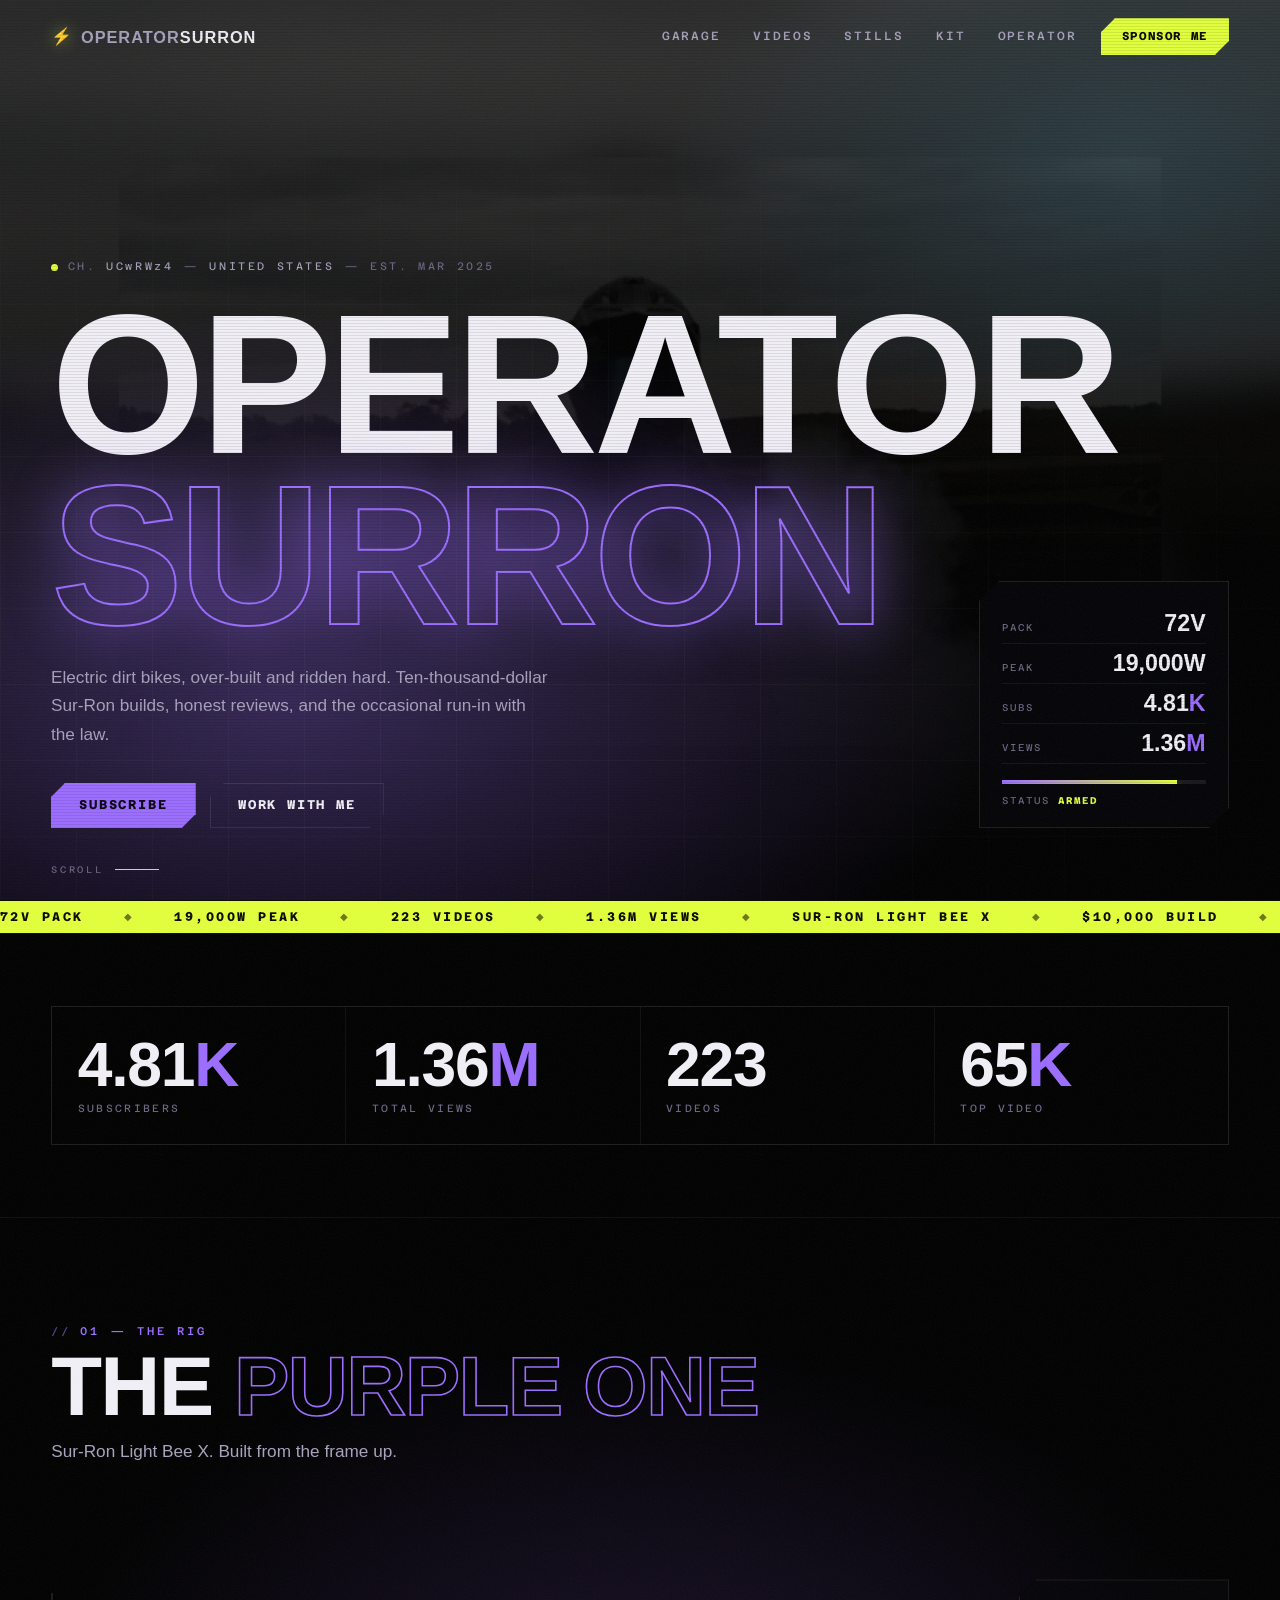
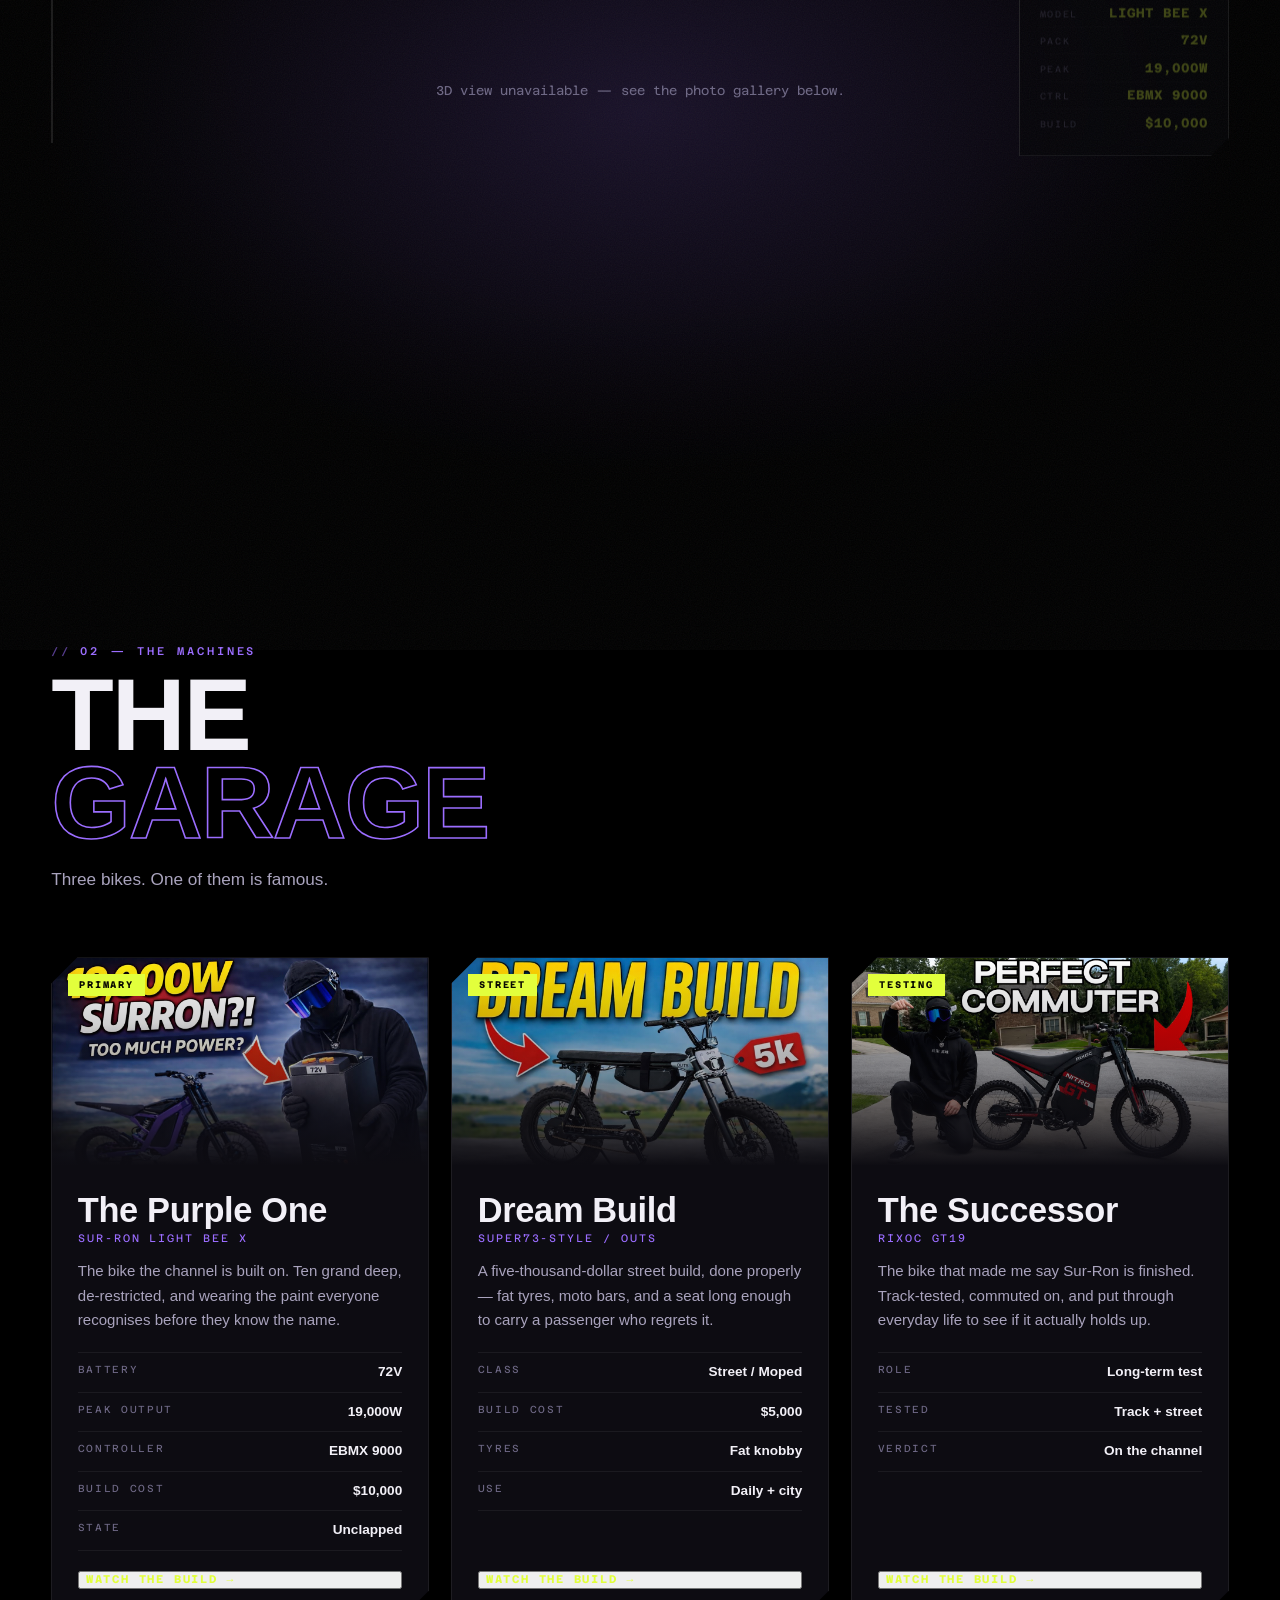
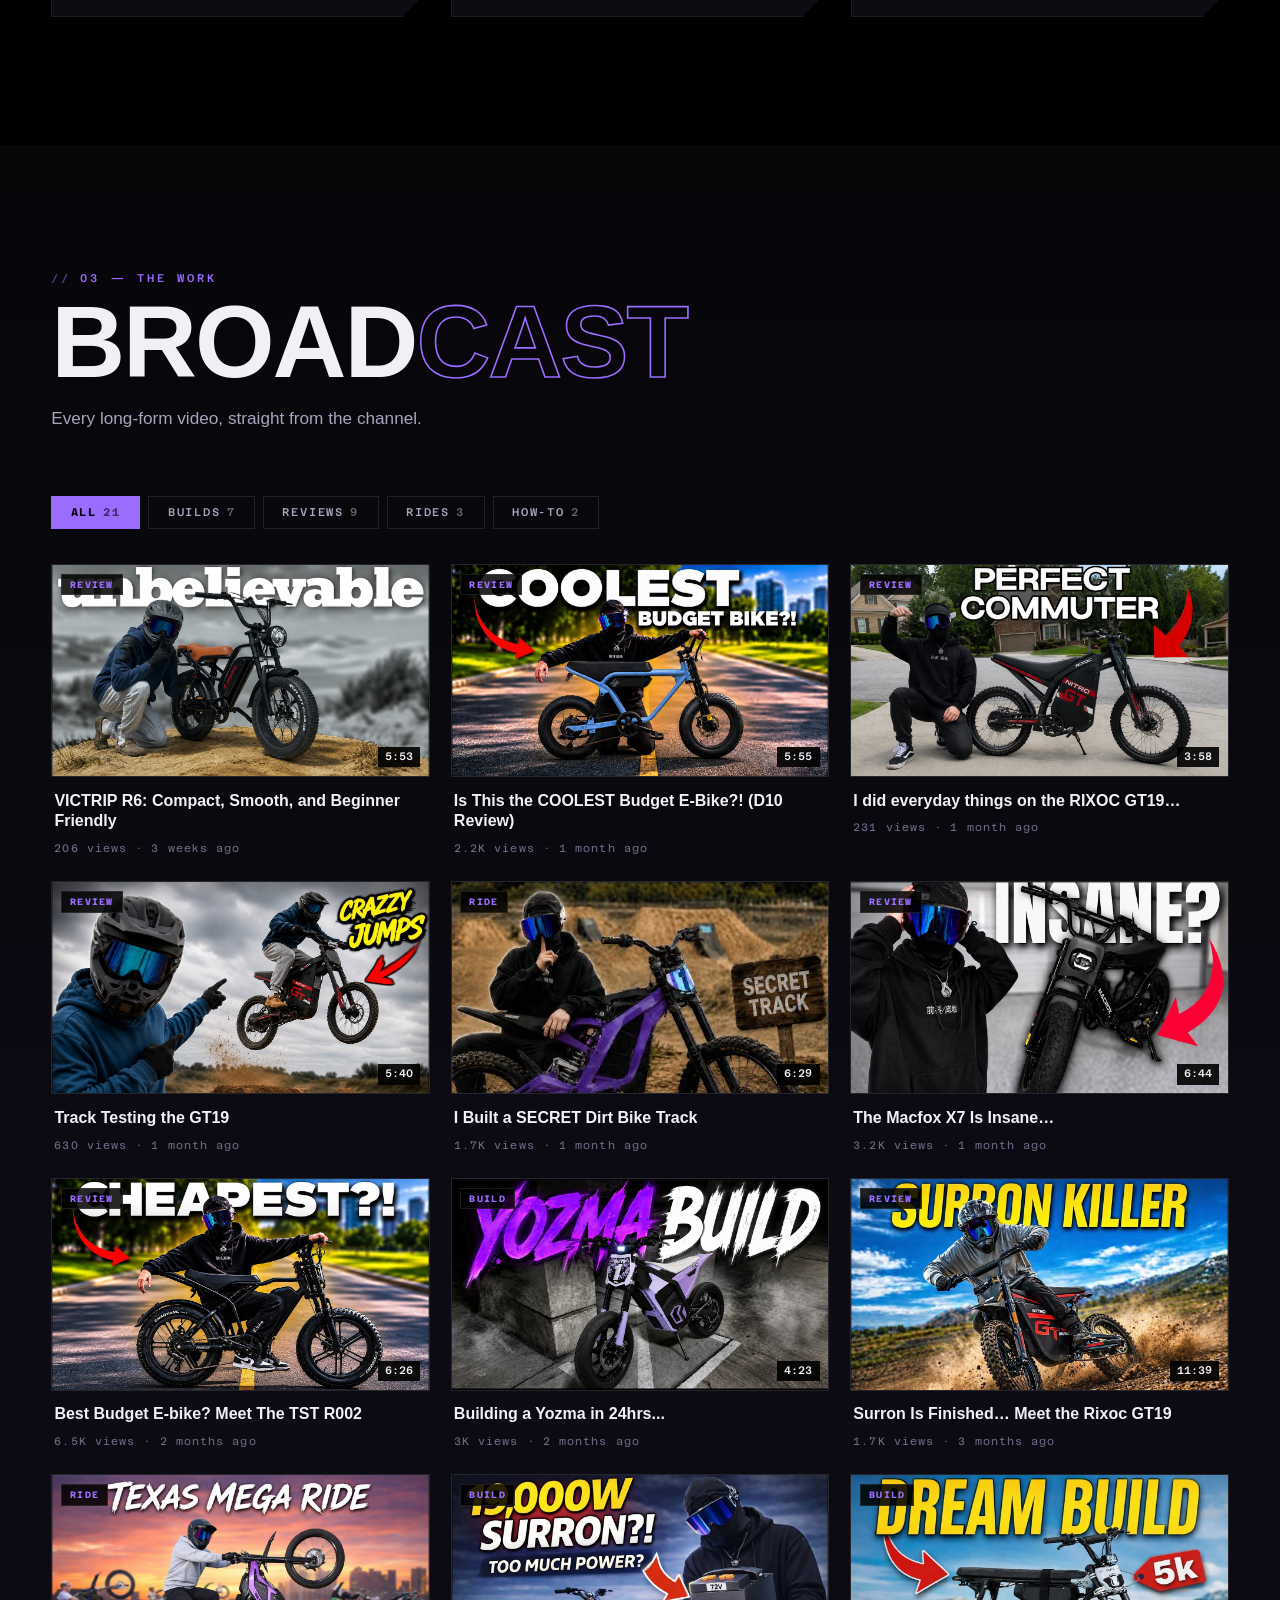
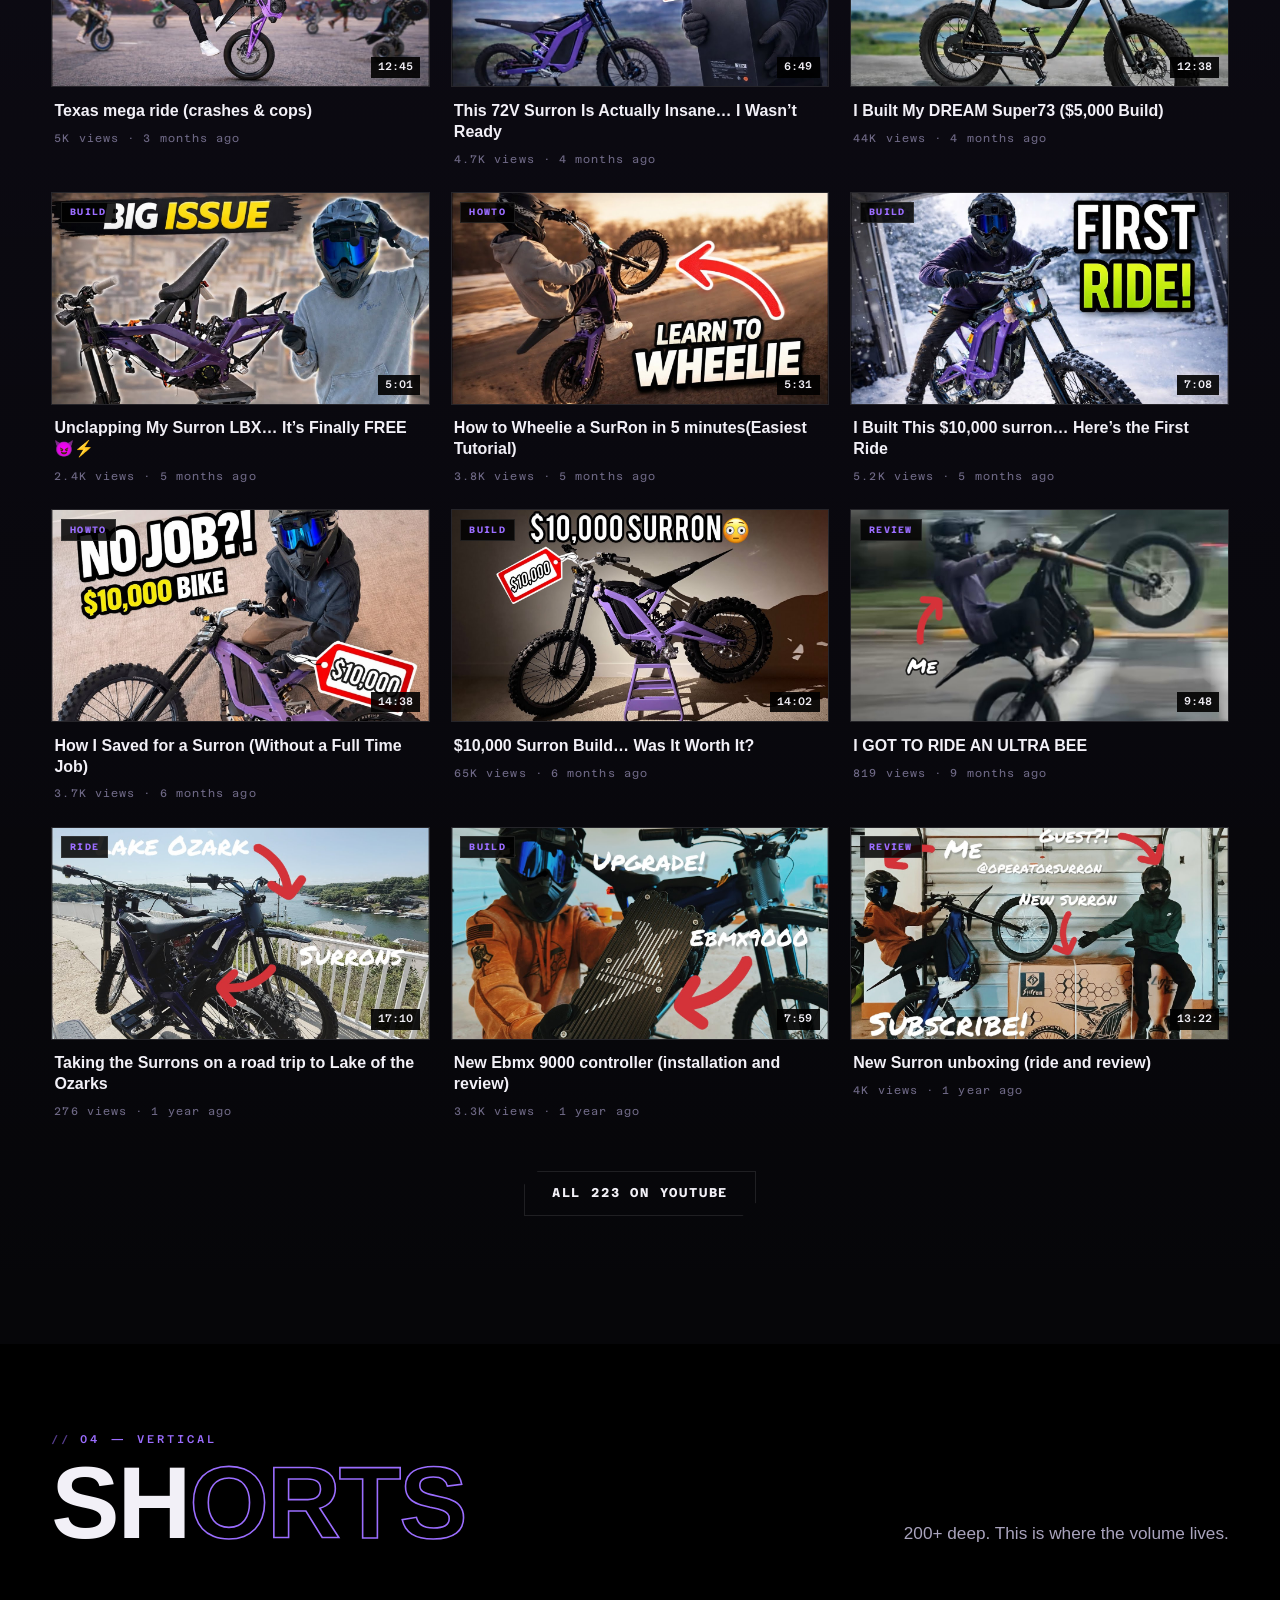
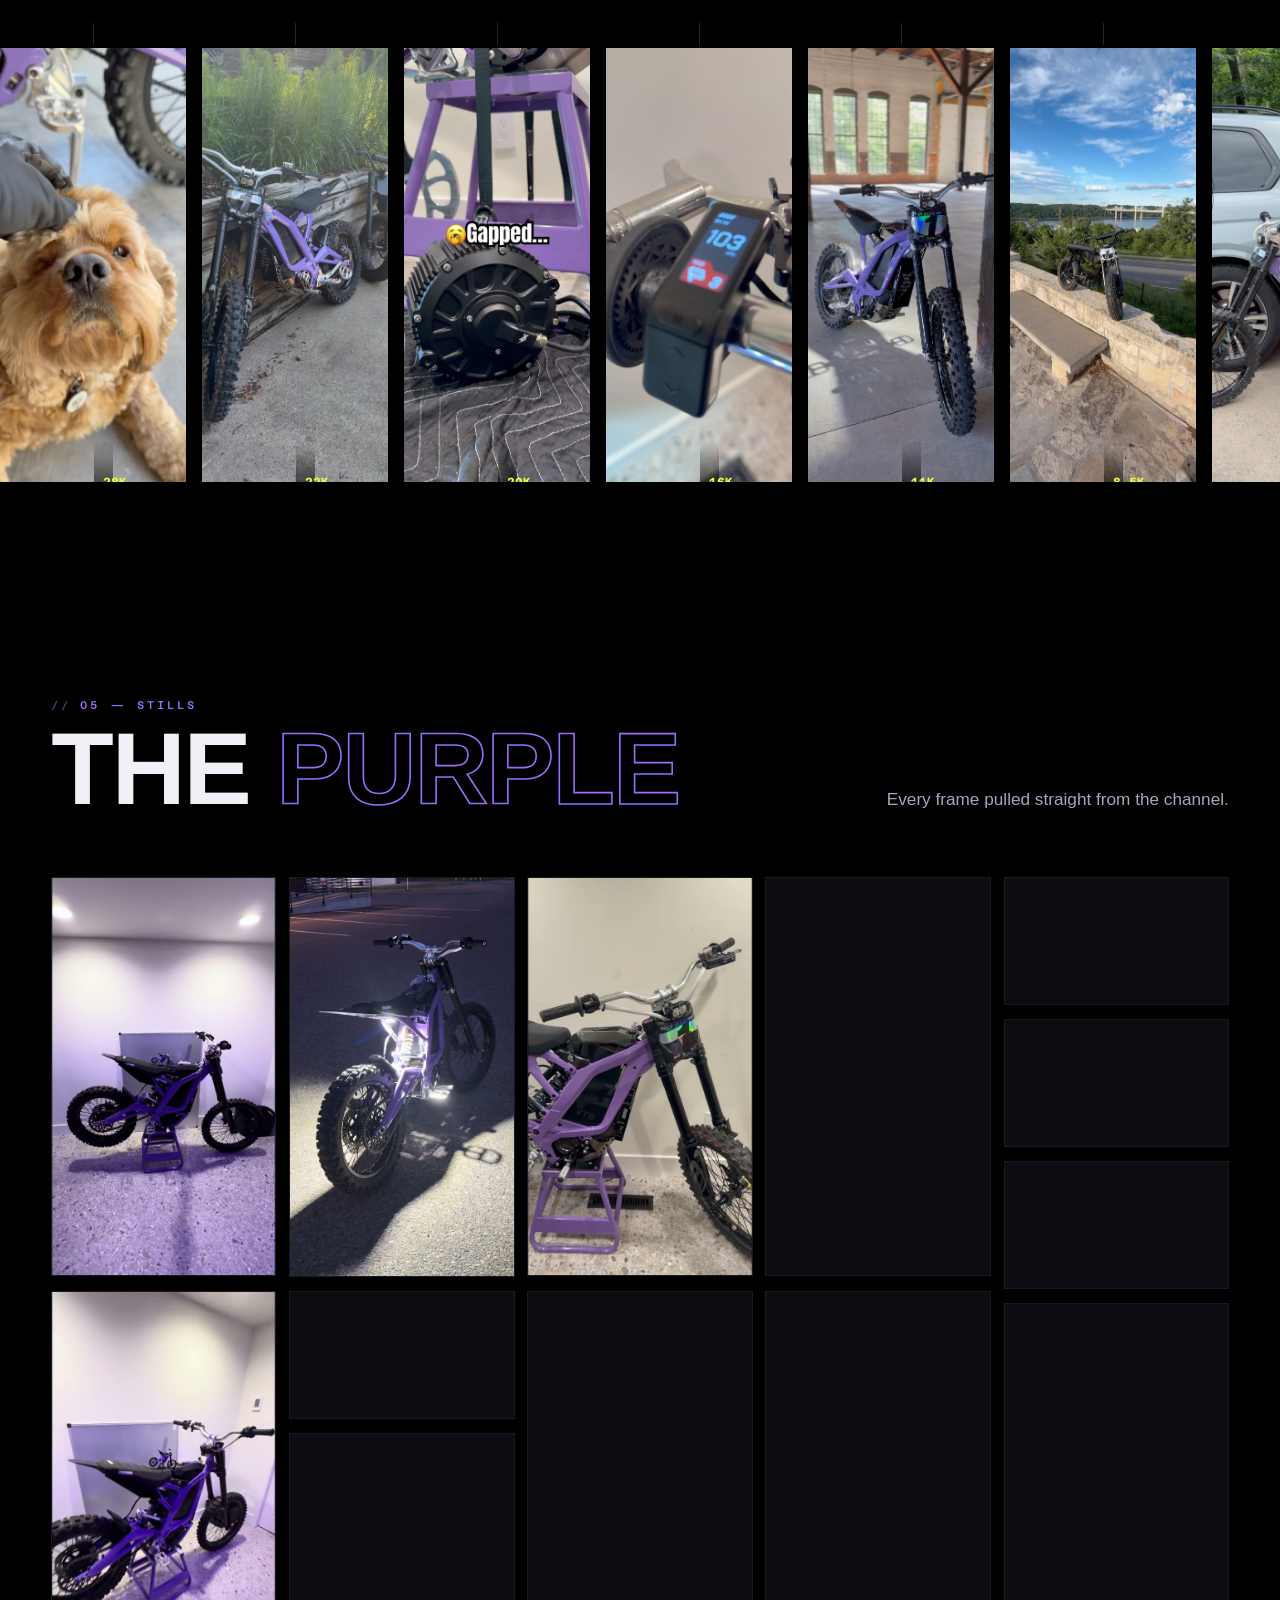
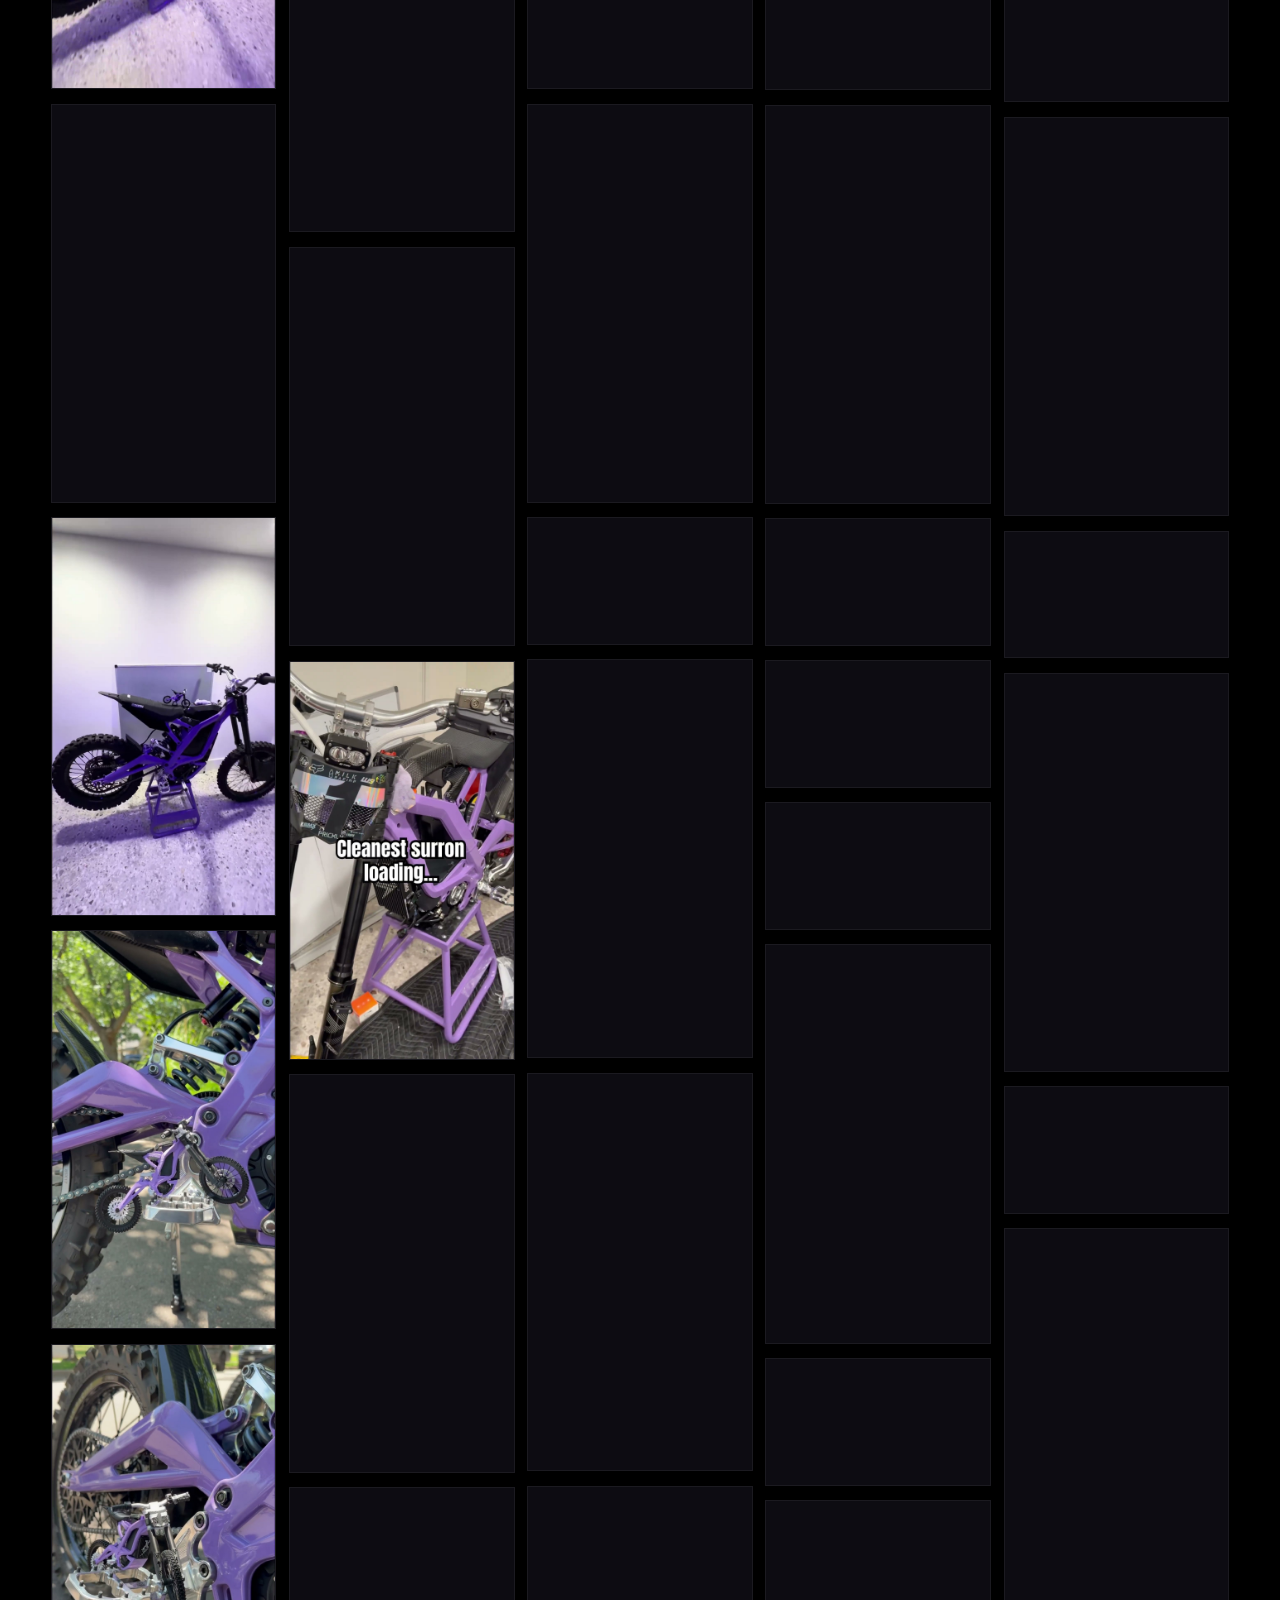
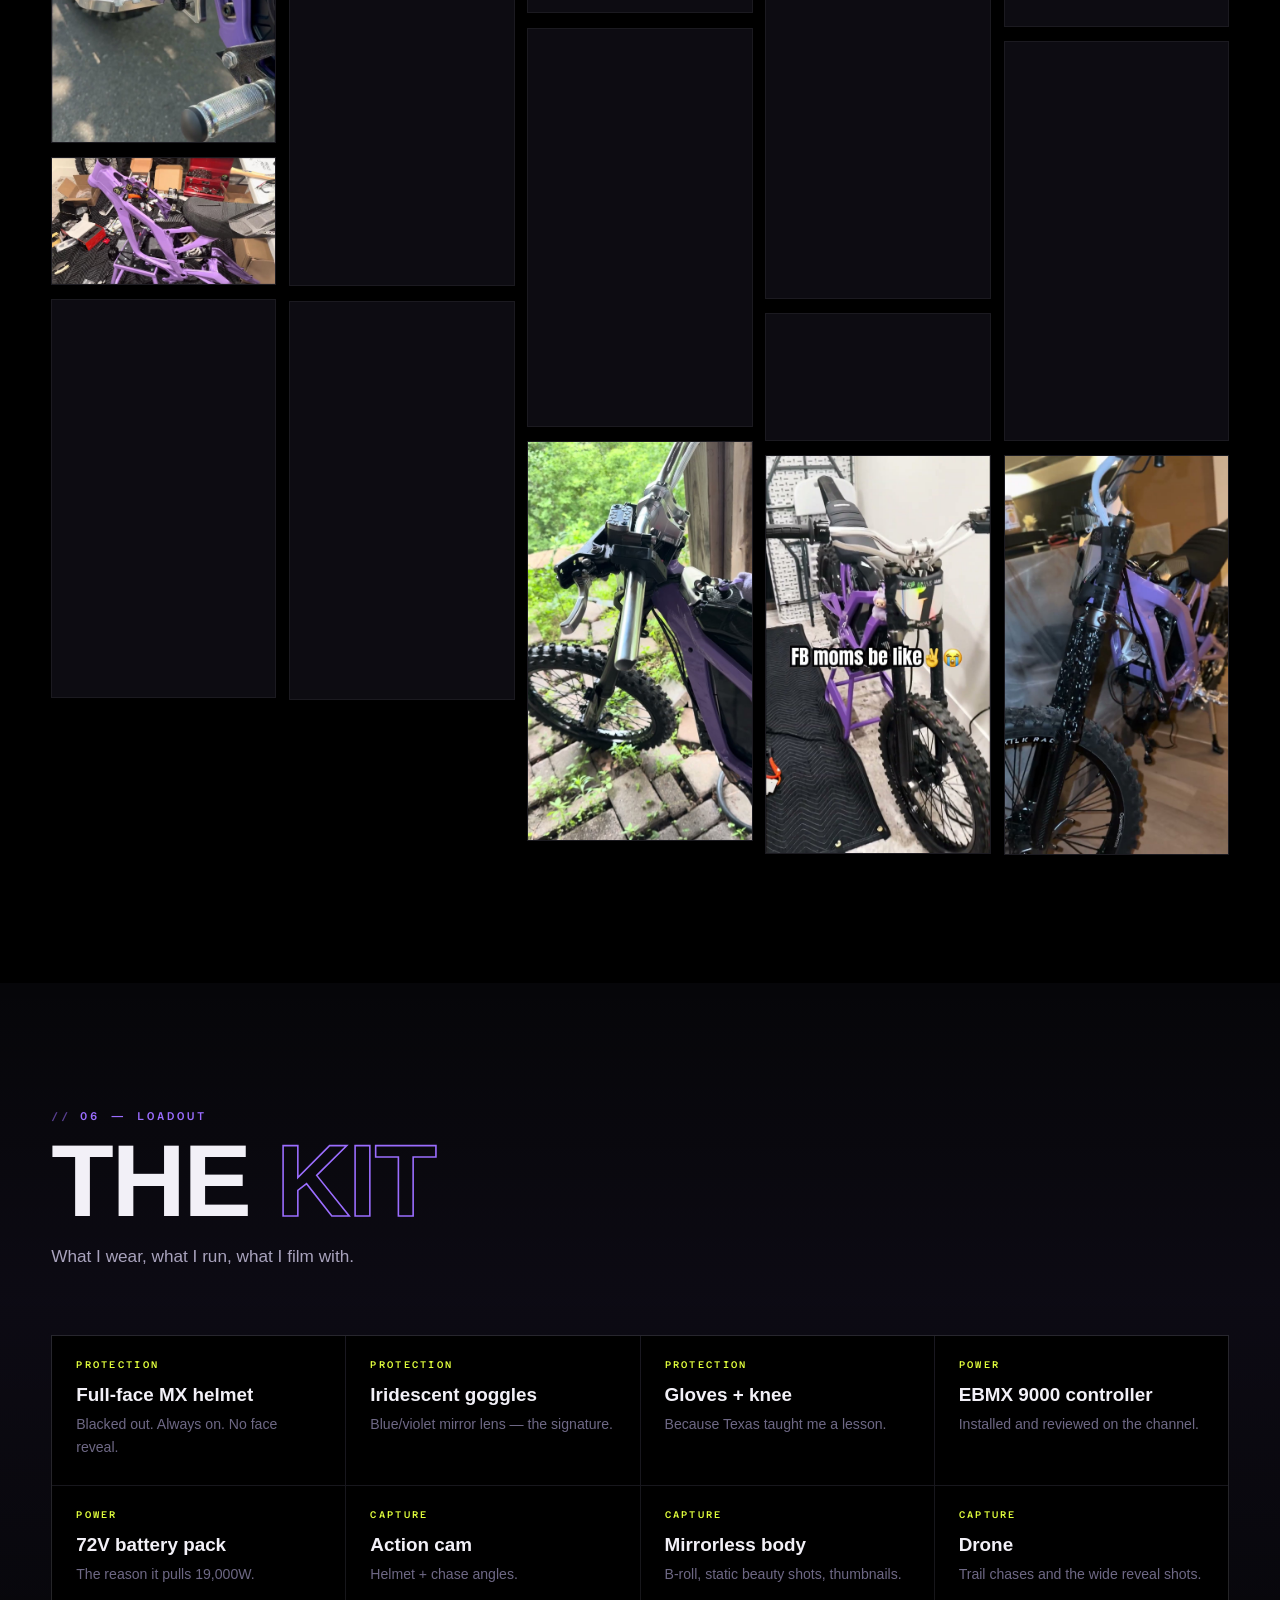
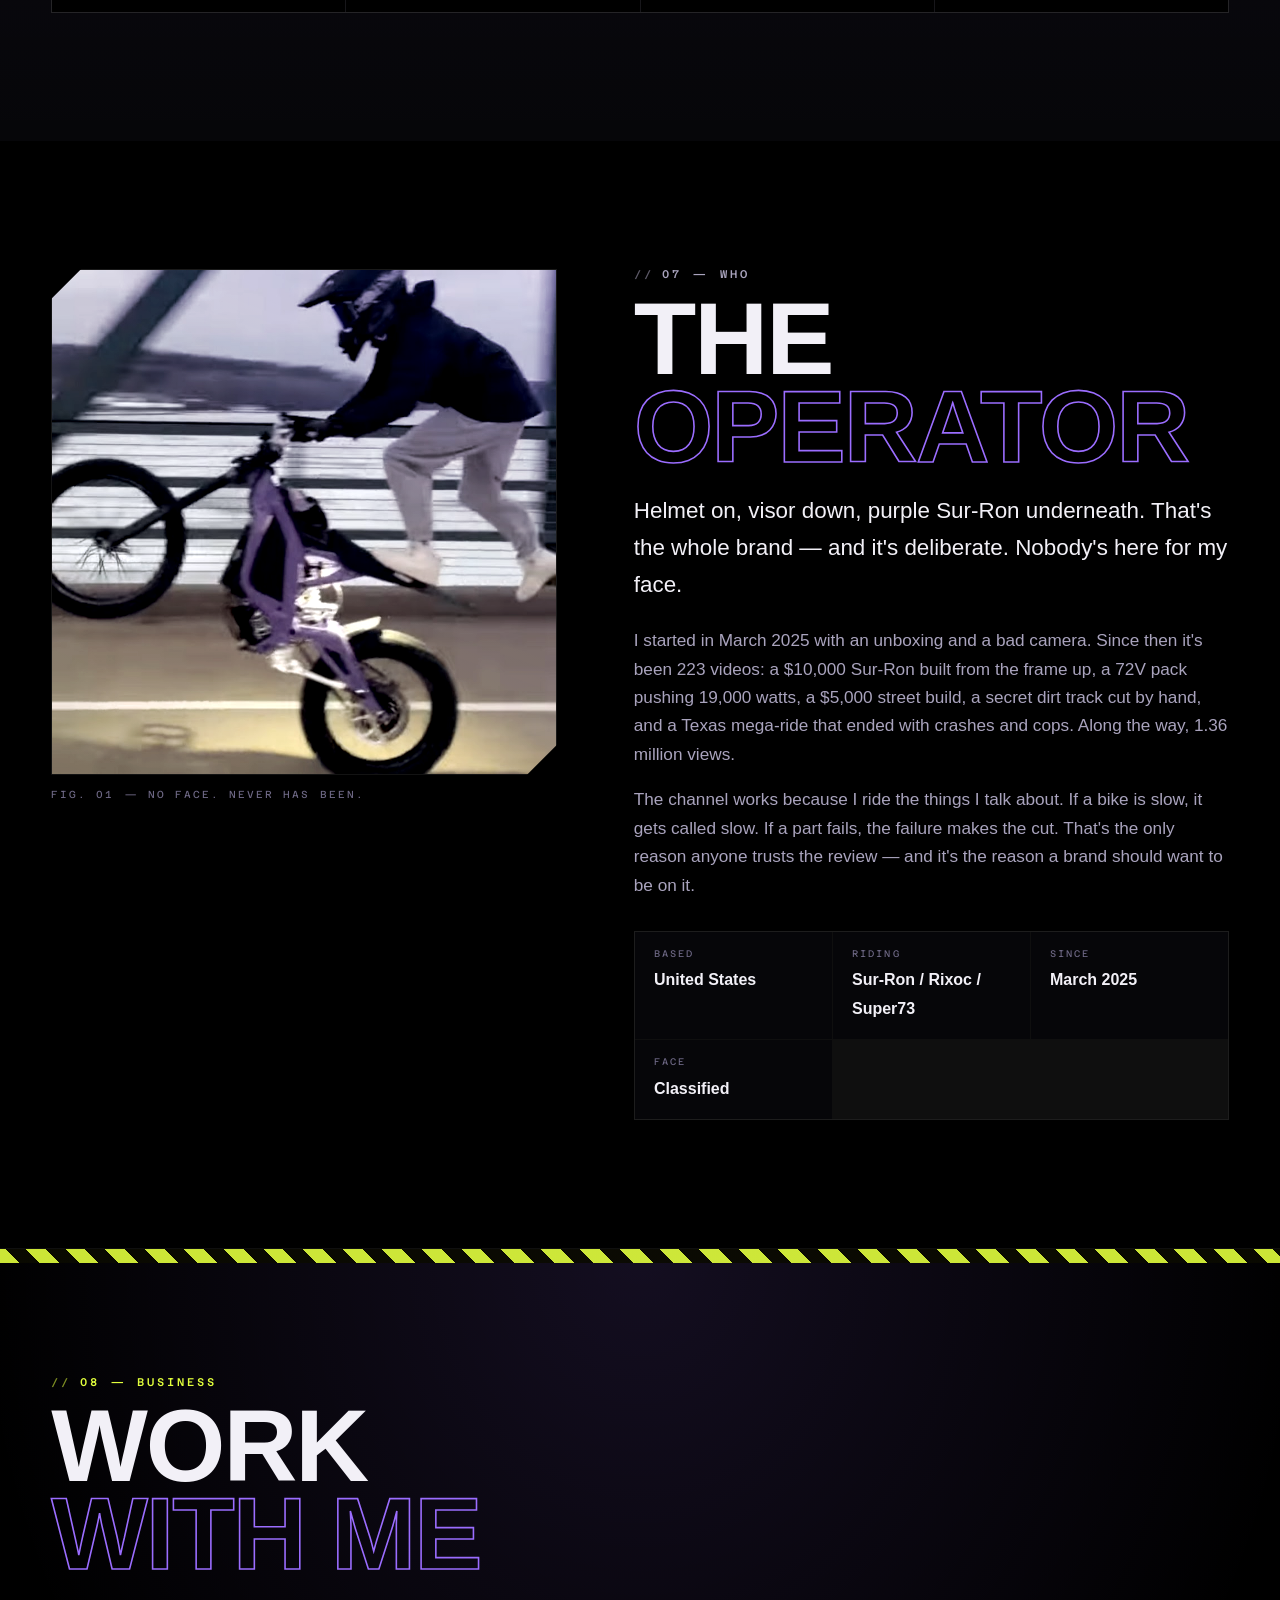
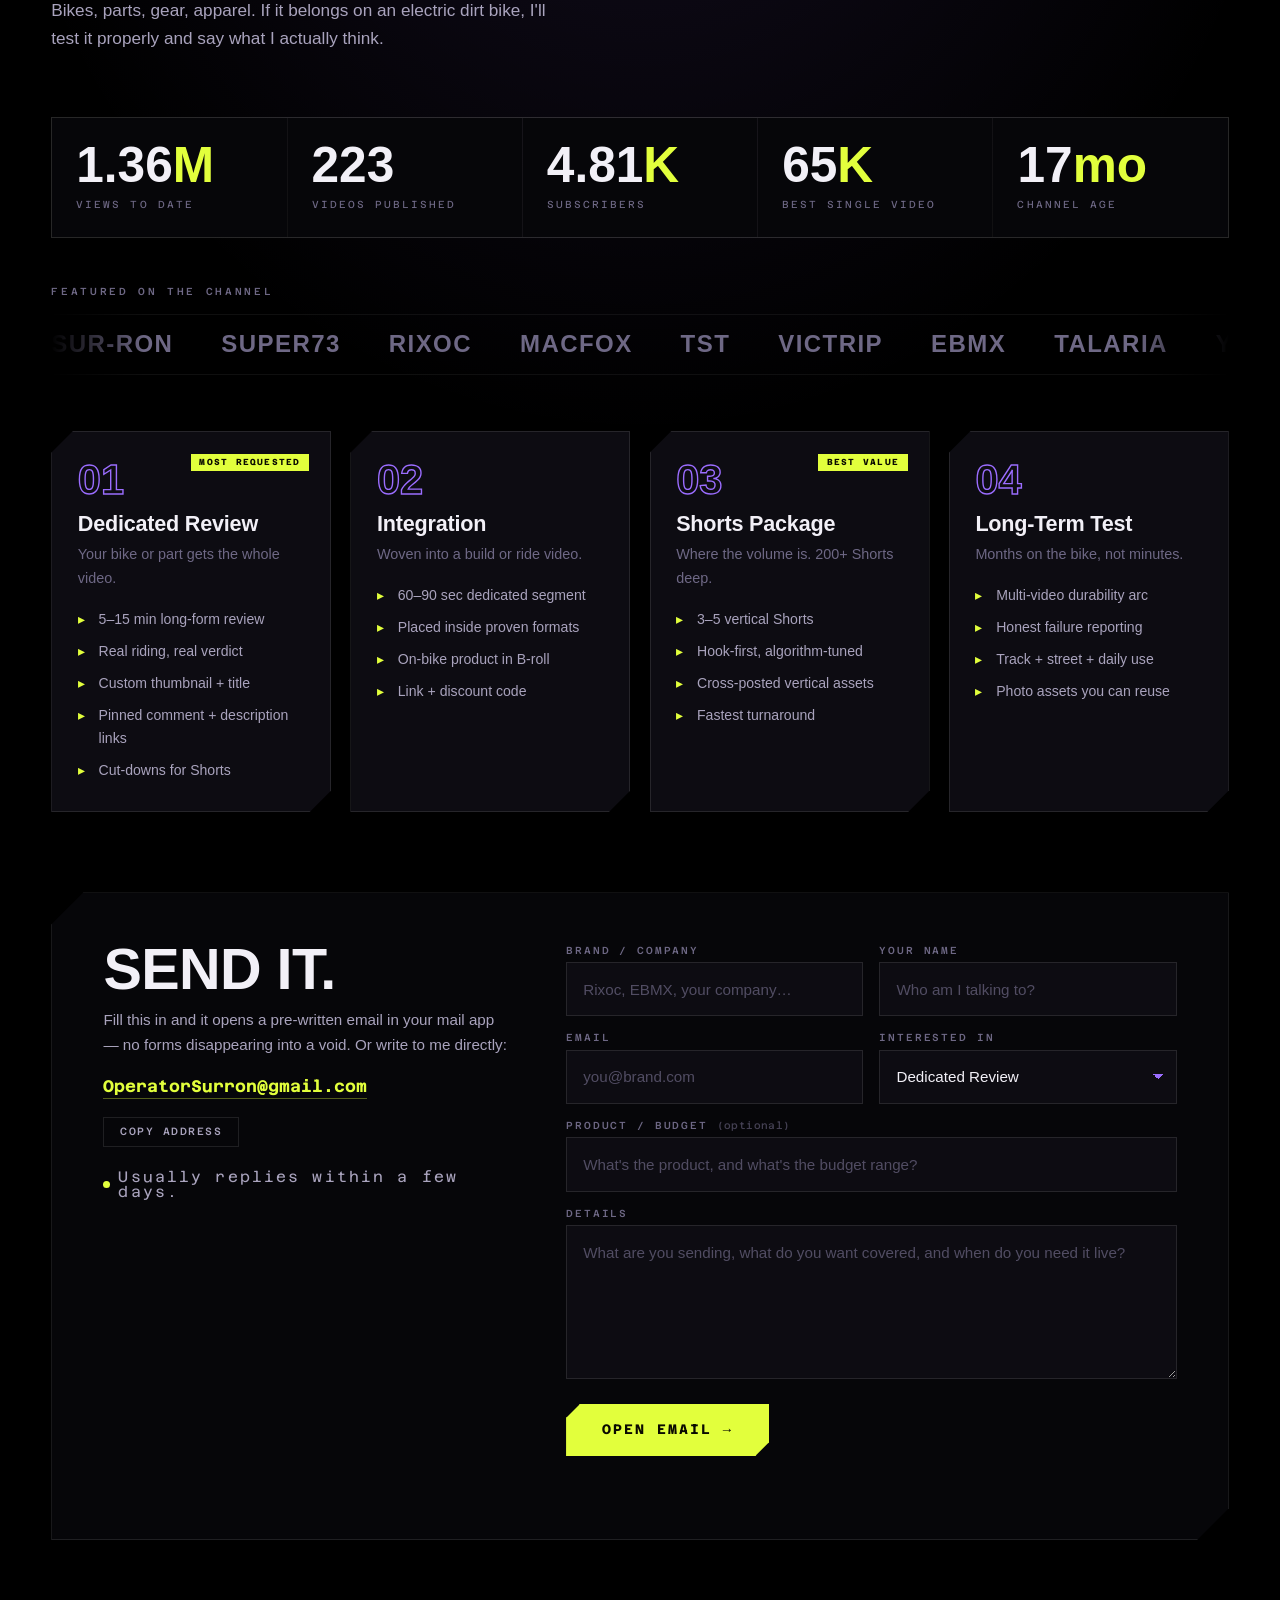
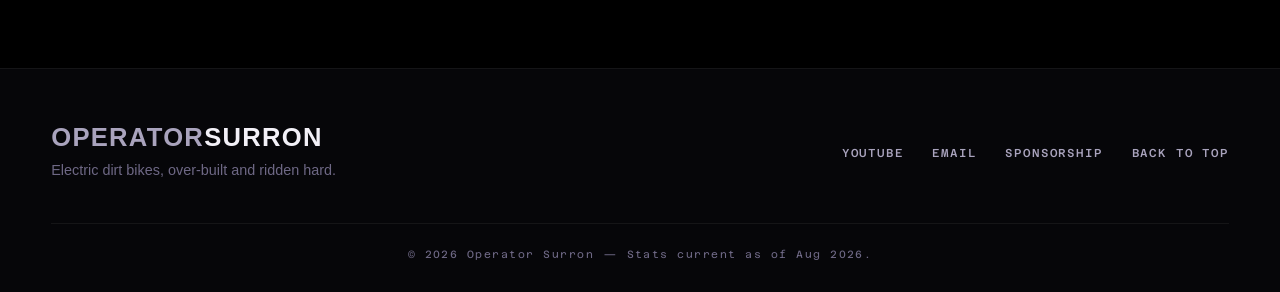
==== index.html @ 8637e09c "Build Operator Surron portfolio and sponsorship site Static single-page site for the @OperatorSurron" ====
<!doctype html>
<html lang="en">
<head>
<meta charset="utf-8">
<meta name="viewport" content="width=device-width, initial-scale=1, viewport-fit=cover">
<title>OPERATOR SURRON — Electric Dirt Bikes, Built Hard</title>
<meta name="description" content="Sur-Ron builds, e-bike reviews and rides from @OperatorSurron. 223 videos, 1.36M views. Sponsorship and partnership enquiries welcome.">
<meta name="theme-color" content="#000000">

<meta property="og:type" content="website">
<meta property="og:title" content="OPERATOR SURRON">
<meta property="og:description" content="Electric dirt bikes, over-built and ridden hard. Builds, reviews, and rides.">
<meta property="og:image" content="assets/brand/banner.jpg">
<meta name="twitter:card" content="summary_large_image">

<link rel="icon" href="assets/brand/avatar.jpg">
<link rel="stylesheet" href="styles/fonts.css">
<link rel="stylesheet" href="styles/main.css">
</head>
<body>

<!-- ── boot overlay ─────────────────────────────────────────────────────── -->
<div class="boot" id="boot" aria-hidden="true">
  <div class="boot__inner">
    <div class="boot__bar"><i></i></div>
    <div class="boot__txt">
      <span data-boot="0">ARMING SYSTEM</span>
      <span data-boot="1">72V — PACK LIVE</span>
      <span data-boot="2">19,000W AVAILABLE</span>
      <span data-boot="3">OPERATOR ONLINE</span>
    </div>
  </div>
</div>

<!-- ── texture layers ───────────────────────────────────────────────────── -->
<div class="grain" aria-hidden="true"></div>
<div class="scan" aria-hidden="true"></div>

<a class="skip" href="#main">Skip to content</a>

<!-- ── nav ──────────────────────────────────────────────────────────────── -->
<header class="nav" id="nav">
  <a class="nav__mark" href="#top" aria-label="Operator Surron — home">
    <span class="nav__bolt" aria-hidden="true">⚡</span>
    <span class="nav__name">OPERATOR<b>SURRON</b></span>
  </a>

  <nav class="nav__links" aria-label="Primary">
    <a href="#garage">Garage</a>
    <a href="#videos">Videos</a>
    <a href="#gallery">Stills</a>
    <a href="#kit">Kit</a>
    <a href="#operator">Operator</a>
  </nav>

  <a class="btn btn--hazard nav__cta" href="#partner">
    <span>Sponsor Me</span>
  </a>

  <button class="nav__burger" id="burger" aria-label="Open menu" aria-expanded="false" aria-controls="drawer">
    <i></i><i></i><i></i>
  </button>
</header>

<div class="drawer" id="drawer" hidden>
  <a href="#garage">Garage</a>
  <a href="#videos">Videos</a>
  <a href="#shorts">Shorts</a>
  <a href="#gallery">Stills</a>
  <a href="#kit">Kit</a>
  <a href="#operator">Operator</a>
  <a href="#partner" class="drawer__cta">Sponsor Me</a>
</div>

<main id="main">
<span id="top"></span>

<!-- ══ HERO ═══════════════════════════════════════════════════════════════ -->
<section class="hero">
  <div class="hero__bg" aria-hidden="true">
    <img src="assets/brand/banner.jpg" alt="" fetchpriority="high">
    <div class="hero__wash"></div>
  </div>

  <div class="hero__grid" aria-hidden="true"></div>

  <div class="hero__body">
    <p class="eyebrow">
      <i class="dot"></i> CH. <span>UCwRWz4</span> — <span id="heroLoc">UNITED STATES</span> — EST. MAR 2025
    </p>

    <h1 class="hero__title">
      <span class="hero__l1">OPERATOR</span>
      <span class="hero__l2" data-text="SURRON">SURRON</span>
    </h1>

    <p class="hero__lede">
      Electric dirt bikes, over-built and ridden hard. Ten-thousand-dollar
      Sur-Ron builds, honest reviews, and the occasional run-in with the law.
    </p>

    <div class="hero__acts">
      <a class="btn btn--solid" href="https://www.youtube.com/@OperatorSurron?sub_confirmation=1" target="_blank" rel="noopener">
        <span>Subscribe</span>
      </a>
      <a class="btn btn--ghost" href="#partner"><span>Work With Me</span></a>
    </div>
  </div>

  <!-- HUD telemetry -->
  <aside class="hud" aria-label="Channel telemetry">
    <div class="hud__row"><span>PACK</span><b data-count="72" data-suffix="V">0V</b></div>
    <div class="hud__row"><span>PEAK</span><b data-count="19000" data-suffix="W">0W</b></div>
    <div class="hud__row"><span>SUBS</span><b>4.81<i>K</i></b></div>
    <div class="hud__row"><span>VIEWS</span><b>1.36<i>M</i></b></div>
    <div class="hud__meter"><i style="--p:.86"></i></div>
    <p class="hud__note">STATUS <b>ARMED</b></p>
  </aside>

  <div class="hero__scroll" aria-hidden="true"><span>SCROLL</span><i></i></div>
</section>

<!-- ══ TICKER ═════════════════════════════════════════════════════════════ -->
<div class="ticker" aria-hidden="true">
  <div class="ticker__track" id="tickerTrack"></div>
</div>

<!-- ══ STATS ══════════════════════════════════════════════════════════════ -->
<section class="stats" id="stats">
  <div class="wrap stats__grid" id="statsGrid"></div>
</section>

<!-- ══ THE RIG — scroll-driven 3D bike ════════════════════════════════════ -->
<section class="rig" id="rig">
  <div class="rig__pin">
    <canvas class="rig__canvas" id="rigCanvas"></canvas>

    <div class="rig__vignette" aria-hidden="true"></div>

    <div class="rig__ui">
      <div class="wrap rig__uiwrap">
        <p class="kicker"><i>//</i> 01 — THE RIG</p>
        <h2 class="rig__title" id="rigTitle">THE <em>PURPLE ONE</em></h2>
        <p class="rig__copy" id="rigCopy">
          Sur-Ron Light Bee X. Built from the frame up.
        </p>
      </div>
    </div>

    <div class="rig__spec" id="rigSpec" aria-hidden="true">
      <div class="rig__specrow"><span>MODEL</span><b>LIGHT BEE X</b></div>
      <div class="rig__specrow"><span>PACK</span><b>72V</b></div>
      <div class="rig__specrow"><span>PEAK</span><b>19,000W</b></div>
      <div class="rig__specrow"><span>CTRL</span><b>EBMX 9000</b></div>
      <div class="rig__specrow"><span>BUILD</span><b>$10,000</b></div>
    </div>

    <div class="rig__prog" aria-hidden="true">
      <i id="rigProg"></i>
    </div>
    <p class="rig__hint" id="rigHint" aria-hidden="true">SCROLL TO ORBIT</p>
    <p class="rig__fallback" id="rigFallback" hidden>
      3D view unavailable — see the photo gallery below.
    </p>
  </div>
</section>

<!-- ══ GARAGE ═════════════════════════════════════════════════════════════ -->
<section class="sect" id="garage">
  <div class="wrap">
    <header class="sect__head">
      <p class="kicker"><i>//</i> 02 — THE MACHINES</p>
      <h2 class="sect__title">THE <em>GARAGE</em></h2>
      <p class="sect__sub">Three bikes. One of them is famous.</p>
    </header>
    <div class="garage" id="garageGrid"></div>
  </div>
</section>

<!-- ══ VIDEOS ═════════════════════════════════════════════════════════════ -->
<section class="sect sect--alt" id="videos">
  <div class="wrap">
    <header class="sect__head">
      <p class="kicker"><i>//</i> 03 — THE WORK</p>
      <h2 class="sect__title">BROAD<em>CAST</em></h2>
      <p class="sect__sub">Every long-form video, straight from the channel.</p>
    </header>

    <div class="filters" role="tablist" aria-label="Filter videos" id="filters"></div>
    <div class="vids" id="vidGrid"></div>

    <div class="sect__more">
      <a class="btn btn--ghost" href="https://www.youtube.com/@OperatorSurron/videos" target="_blank" rel="noopener">
        <span>All 223 On YouTube</span>
      </a>
    </div>
  </div>
</section>

<!-- ══ SHORTS ═════════════════════════════════════════════════════════════ -->
<section class="sect sect--tight" id="shorts">
  <div class="wrap">
    <header class="sect__head sect__head--row">
      <div>
        <p class="kicker"><i>//</i> 04 — VERTICAL</p>
        <h2 class="sect__title">SH<em>ORTS</em></h2>
      </div>
      <p class="sect__sub sect__sub--right">200+ deep. This is where the volume lives.</p>
    </header>
  </div>
  <div class="rail" id="shortsRail"></div>
</section>

<!-- ══ GALLERY ════════════════════════════════════════════════════════════ -->
<section class="sect" id="gallery">
  <div class="wrap">
    <header class="sect__head sect__head--row">
      <div>
        <p class="kicker"><i>//</i> 05 — STILLS</p>
        <h2 class="sect__title">THE <em>PURPLE</em></h2>
      </div>
      <p class="sect__sub sect__sub--right">
        Every frame pulled straight from the channel.
      </p>
    </header>
    <div class="gal" id="galGrid"></div>
  </div>
</section>

<!-- ══ KIT ════════════════════════════════════════════════════════════════ -->
<section class="sect sect--alt" id="kit">
  <div class="wrap">
    <header class="sect__head">
      <p class="kicker"><i>//</i> 06 — LOADOUT</p>
      <h2 class="sect__title">THE <em>KIT</em></h2>
      <p class="sect__sub">What I wear, what I run, what I film with.</p>
    </header>
    <div class="kit" id="kitGrid"></div>
  </div>
</section>

<!-- ══ OPERATOR ═══════════════════════════════════════════════════════════ -->
<section class="sect" id="operator">
  <div class="wrap op">
    <div class="op__media">
      <div class="op__frame">
        <img src="assets/brand/avatar.jpg" alt="Operator Surron mid-wheelie on the purple Sur-Ron" loading="lazy">
      </div>
      <p class="op__cap">FIG. 01 — NO FACE. NEVER HAS BEEN.</p>
    </div>

    <div class="op__body">
      <p class="kicker"><i>//</i> 07 — WHO</p>
      <h2 class="sect__title">THE <em>OPERATOR</em></h2>
      <p class="op__lead">
        Helmet on, visor down, purple Sur-Ron underneath. That's the whole
        brand — and it's deliberate. Nobody's here for my face.
      </p>
      <p>
        I started in March 2025 with an unboxing and a bad camera. Since then
        it's been 223 videos: a $10,000 Sur-Ron built from the frame up, a
        72V pack pushing 19,000 watts, a $5,000 street build, a secret dirt
        track cut by hand, and a Texas mega-ride that ended with crashes and
        cops. Along the way, 1.36 million views.
      </p>
      <p>
        The channel works because I ride the things I talk about. If a bike
        is slow, it gets called slow. If a part fails, the failure makes the
        cut. That's the only reason anyone trusts the review — and it's the
        reason a brand should want to be on it.
      </p>
      <ul class="op__facts">
        <li><span>BASED</span><b>United States</b></li>
        <li><span>RIDING</span><b>Sur-Ron / Rixoc / Super73</b></li>
        <li><span>SINCE</span><b>March 2025</b></li>
        <li><span>FACE</span><b>Classified</b></li>
      </ul>
    </div>
  </div>
</section>

<!-- ══ PARTNER ════════════════════════════════════════════════════════════ -->
<section class="sect partner" id="partner">
  <div class="hazard" aria-hidden="true"></div>

  <div class="wrap">
    <header class="sect__head">
      <p class="kicker kicker--yellow"><i>//</i> 08 — BUSINESS</p>
      <h2 class="sect__title">WORK <em>WITH ME</em></h2>
      <p class="sect__sub">
        Bikes, parts, gear, apparel. If it belongs on an electric dirt bike,
        I'll test it properly and say what I actually think.
      </p>
    </header>

    <!-- media kit numbers -->
    <div class="kitnum" id="mediaKit"></div>

    <!-- brands -->
    <div class="brands">
      <p class="brands__lab">FEATURED ON THE CHANNEL</p>
      <div class="brands__marq"><div class="brands__track" id="brandTrack"></div></div>
    </div>

    <!-- packages -->
    <div class="packs" id="packGrid"></div>

    <!-- contact -->
    <div class="contact" id="contact">
      <div class="contact__intro">
        <h3>SEND IT.</h3>
        <p>
          Fill this in and it opens a pre-written email in your mail app —
          no forms disappearing into a void. Or write to me directly:
        </p>
        <a class="contact__mail" href="mailto:OperatorSurron@gmail.com">
          OperatorSurron@gmail.com
        </a>
        <button class="copy" id="copyMail" type="button" data-mail="OperatorSurron@gmail.com">
          <span>Copy address</span>
        </button>
        <p class="contact__resp"><i class="dot"></i> Usually replies within a few days.</p>
      </div>

      <form class="form" id="sponsorForm" novalidate>
        <div class="form__row">
          <label class="fld">
            <span>Brand / Company</span>
            <input type="text" name="brand" required placeholder="Rixoc, EBMX, your company…">
          </label>
          <label class="fld">
            <span>Your Name</span>
            <input type="text" name="name" required placeholder="Who am I talking to?">
          </label>
        </div>

        <div class="form__row">
          <label class="fld">
            <span>Email</span>
            <input type="email" name="email" required placeholder="you@brand.com">
          </label>
          <label class="fld">
            <span>Interested In</span>
            <select name="type" id="enquiryType"></select>
          </label>
        </div>

        <label class="fld">
          <span>Product / Budget <i>(optional)</i></span>
          <input type="text" name="budget" placeholder="What's the product, and what's the budget range?">
        </label>

        <label class="fld">
          <span>Details</span>
          <textarea name="message" rows="5" required placeholder="What are you sending, what do you want covered, and when do you need it live?"></textarea>
        </label>

        <button class="btn btn--hazard btn--big" type="submit"><span>Open Email &rarr;</span></button>
        <p class="form__note" id="formNote" role="status"></p>
      </form>
    </div>
  </div>
</section>

</main>

<!-- ══ FOOTER ═════════════════════════════════════════════════════════════ -->
<footer class="foot">
  <div class="wrap foot__in">
    <div class="foot__brand">
      <p class="foot__logo">OPERATOR<b>SURRON</b></p>
      <p class="foot__tag">Electric dirt bikes, over-built and ridden hard.</p>
    </div>
    <nav class="foot__links" aria-label="Footer">
      <a href="https://www.youtube.com/@OperatorSurron" target="_blank" rel="noopener">YouTube</a>
      <a href="mailto:OperatorSurron@gmail.com">Email</a>
      <a href="#partner">Sponsorship</a>
      <a href="#top">Back to top</a>
    </nav>
  </div>
  <p class="foot__fine">
    © <span id="yr"></span> Operator Surron — Stats current as of Aug 2026.
  </p>
</footer>

<!-- ══ LIGHTBOX ═══════════════════════════════════════════════════════════ -->
<div class="lb" id="lightbox" hidden>
  <button class="lb__close" id="lbClose" aria-label="Close video">&times;</button>
  <div class="lb__stage">
    <div class="lb__frame" id="lbFrame"></div>
    <p class="lb__cap" id="lbCap"></p>
  </div>
</div>

<script type="module" src="scripts/main.js"></script>
</body>
</html>
---- styles/fonts.css ----
/* AUTO-GENERATED by scripts/fetch_fonts.py — self-hosted webfonts.
   Big Shoulders Display + Barlow + Azeret Mono, SIL Open Font License. */
/* latin-ext */
@font-face {
  font-family: 'Azeret Mono';
  font-style: normal;
  font-weight: 300;
  font-display: swap;
  src: url(../assets/fonts/f00.woff2) format('woff2');
  unicode-range: U+0100-02BA, U+02BD-02C5, U+02C7-02CC, U+02CE-02D7, U+02DD-02FF, U+0304, U+0308, U+0329, U+1D00-1DBF, U+1E00-1E9F, U+1EF2-1EFF, U+2020, U+20A0-20AB, U+20AD-20C0, U+2113, U+2C60-2C7F, U+A720-A7FF;
}
/* latin */
@font-face {
  font-family: 'Azeret Mono';
  font-style: normal;
  font-weight: 300;
  font-display: swap;
  src: url(../assets/fonts/f01.woff2) format('woff2');
  unicode-range: U+0000-00FF, U+0131, U+0152-0153, U+02BB-02BC, U+02C6, U+02DA, U+02DC, U+0304, U+0308, U+0329, U+2000-206F, U+20AC, U+2122, U+2191, U+2193, U+2212, U+2215, U+FEFF, U+FFFD;
}
/* latin-ext */
@font-face {
  font-family: 'Azeret Mono';
  font-style: normal;
  font-weight: 400;
  font-display: swap;
  src: url(../assets/fonts/f00.woff2) format('woff2');
  unicode-range: U+0100-02BA, U+02BD-02C5, U+02C7-02CC, U+02CE-02D7, U+02DD-02FF, U+0304, U+0308, U+0329, U+1D00-1DBF, U+1E00-1E9F, U+1EF2-1EFF, U+2020, U+20A0-20AB, U+20AD-20C0, U+2113, U+2C60-2C7F, U+A720-A7FF;
}
/* latin */
@font-face {
  font-family: 'Azeret Mono';
  font-style: normal;
  font-weight: 400;
  font-display: swap;
  src: url(../assets/fonts/f01.woff2) format('woff2');
  unicode-range: U+0000-00FF, U+0131, U+0152-0153, U+02BB-02BC, U+02C6, U+02DA, U+02DC, U+0304, U+0308, U+0329, U+2000-206F, U+20AC, U+2122, U+2191, U+2193, U+2212, U+2215, U+FEFF, U+FFFD;
}
/* latin-ext */
@font-face {
  font-family: 'Azeret Mono';
  font-style: normal;
  font-weight: 500;
  font-display: swap;
  src: url(../assets/fonts/f00.woff2) format('woff2');
  unicode-range: U+0100-02BA, U+02BD-02C5, U+02C7-02CC, U+02CE-02D7, U+02DD-02FF, U+0304, U+0308, U+0329, U+1D00-1DBF, U+1E00-1E9F, U+1EF2-1EFF, U+2020, U+20A0-20AB, U+20AD-20C0, U+2113, U+2C60-2C7F, U+A720-A7FF;
}
/* latin */
@font-face {
  font-family: 'Azeret Mono';
  font-style: normal;
  font-weight: 500;
  font-display: swap;
  src: url(../assets/fonts/f01.woff2) format('woff2');
  unicode-range: U+0000-00FF, U+0131, U+0152-0153, U+02BB-02BC, U+02C6, U+02DA, U+02DC, U+0304, U+0308, U+0329, U+2000-206F, U+20AC, U+2122, U+2191, U+2193, U+2212, U+2215, U+FEFF, U+FFFD;
}
/* latin-ext */
@font-face {
  font-family: 'Azeret Mono';
  font-style: normal;
  font-weight: 700;
  font-display: swap;
  src: url(../assets/fonts/f00.woff2) format('woff2');
  unicode-range: U+0100-02BA, U+02BD-02C5, U+02C7-02CC, U+02CE-02D7, U+02DD-02FF, U+0304, U+0308, U+0329, U+1D00-1DBF, U+1E00-1E9F, U+1EF2-1EFF, U+2020, U+20A0-20AB, U+20AD-20C0, U+2113, U+2C60-2C7F, U+A720-A7FF;
}
/* latin */
@font-face {
  font-family: 'Azeret Mono';
  font-style: normal;
  font-weight: 700;
  font-display: swap;
  src: url(../assets/fonts/f01.woff2) format('woff2');
  unicode-range: U+0000-00FF, U+0131, U+0152-0153, U+02BB-02BC, U+02C6, U+02DA, U+02DC, U+0304, U+0308, U+0329, U+2000-206F, U+20AC, U+2122, U+2191, U+2193, U+2212, U+2215, U+FEFF, U+FFFD;
}
/* vietnamese */
@font-face {
  font-family: 'Barlow';
  font-style: italic;
  font-weight: 400;
  font-display: swap;
  src: url(../assets/fonts/f02.woff2) format('woff2');
  unicode-range: U+0102-0103, U+0110-0111, U+0128-0129, U+0168-0169, U+01A0-01A1, U+01AF-01B0, U+0300-0301, U+0303-0304, U+0308-0309, U+0323, U+0329, U+1EA0-1EF9, U+20AB;
}
/* latin-ext */
@font-face {
  font-family: 'Barlow';
  font-style: italic;
  font-weight: 400;
  font-display: swap;
  src: url(../assets/fonts/f03.woff2) format('woff2');
  unicode-range: U+0100-02BA, U+02BD-02C5, U+02C7-02CC, U+02CE-02D7, U+02DD-02FF, U+0304, U+0308, U+0329, U+1D00-1DBF, U+1E00-1E9F, U+1EF2-1EFF, U+2020, U+20A0-20AB, U+20AD-20C0, U+2113, U+2C60-2C7F, U+A720-A7FF;
}
/* latin */
@font-face {
  font-family: 'Barlow';
  font-style: italic;
  font-weight: 400;
  font-display: swap;
  src: url(../assets/fonts/f04.woff2) format('woff2');
  unicode-range: U+0000-00FF, U+0131, U+0152-0153, U+02BB-02BC, U+02C6, U+02DA, U+02DC, U+0304, U+0308, U+0329, U+2000-206F, U+20AC, U+2122, U+2191, U+2193, U+2212, U+2215, U+FEFF, U+FFFD;
}
/* vietnamese */
@font-face {
  font-family: 'Barlow';
  font-style: normal;
  font-weight: 300;
  font-display: swap;
  src: url(../assets/fonts/f05.woff2) format('woff2');
  unicode-range: U+0102-0103, U+0110-0111, U+0128-0129, U+0168-0169, U+01A0-01A1, U+01AF-01B0, U+0300-0301, U+0303-0304, U+0308-0309, U+0323, U+0329, U+1EA0-1EF9, U+20AB;
}
/* latin-ext */
@font-face {
  font-family: 'Barlow';
  font-style: normal;
  font-weight: 300;
  font-display: swap;
  src: url(../assets/fonts/f06.woff2) format('woff2');
  unicode-range: U+0100-02BA, U+02BD-02C5, U+02C7-02CC, U+02CE-02D7, U+02DD-02FF, U+0304, U+0308, U+0329, U+1D00-1DBF, U+1E00-1E9F, U+1EF2-1EFF, U+2020, U+20A0-20AB, U+20AD-20C0, U+2113, U+2C60-2C7F, U+A720-A7FF;
}
/* latin */
@font-face {
  font-family: 'Barlow';
  font-style: normal;
  font-weight: 300;
  font-display: swap;
  src: url(../assets/fonts/f07.woff2) format('woff2');
  unicode-range: U+0000-00FF, U+0131, U+0152-0153, U+02BB-02BC, U+02C6, U+02DA, U+02DC, U+0304, U+0308, U+0329, U+2000-206F, U+20AC, U+2122, U+2191, U+2193, U+2212, U+2215, U+FEFF, U+FFFD;
}
/* vietnamese */
@font-face {
  font-family: 'Barlow';
  font-style: normal;
  font-weight: 400;
  font-display: swap;
  src: url(../assets/fonts/f08.woff2) format('woff2');
  unicode-range: U+0102-0103, U+0110-0111, U+0128-0129, U+0168-0169, U+01A0-01A1, U+01AF-01B0, U+0300-0301, U+0303-0304, U+0308-0309, U+0323, U+0329, U+1EA0-1EF9, U+20AB;
}
/* latin-ext */
@font-face {
  font-family: 'Barlow';
  font-style: normal;
  font-weight: 400;
  font-display: swap;
  src: url(../assets/fonts/f09.woff2) format('woff2');
  unicode-range: U+0100-02BA, U+02BD-02C5, U+02C7-02CC, U+02CE-02D7, U+02DD-02FF, U+0304, U+0308, U+0329, U+1D00-1DBF, U+1E00-1E9F, U+1EF2-1EFF, U+2020, U+20A0-20AB, U+20AD-20C0, U+2113, U+2C60-2C7F, U+A720-A7FF;
}
/* latin */
@font-face {
  font-family: 'Barlow';
  font-style: normal;
  font-weight: 400;
  font-display: swap;
  src: url(../assets/fonts/f10.woff2) format('woff2');
  unicode-range: U+0000-00FF, U+0131, U+0152-0153, U+02BB-02BC, U+02C6, U+02DA, U+02DC, U+0304, U+0308, U+0329, U+2000-206F, U+20AC, U+2122, U+2191, U+2193, U+2212, U+2215, U+FEFF, U+FFFD;
}
/* vietnamese */
@font-face {
  font-family: 'Barlow';
  font-style: normal;
  font-weight: 500;
  font-display: swap;
  src: url(../assets/fonts/f11.woff2) format('woff2');
  unicode-range: U+0102-0103, U+0110-0111, U+0128-0129, U+0168-0169, U+01A0-01A1, U+01AF-01B0, U+0300-0301, U+0303-0304, U+0308-0309, U+0323, U+0329, U+1EA0-1EF9, U+20AB;
}
/* latin-ext */
@font-face {
  font-family: 'Barlow';
  font-style: normal;
  font-weight: 500;
  font-display: swap;
  src: url(../assets/fonts/f12.woff2) format('woff2');
  unicode-range: U+0100-02BA, U+02BD-02C5, U+02C7-02CC, U+02CE-02D7, U+02DD-02FF, U+0304, U+0308, U+0329, U+1D00-1DBF, U+1E00-1E9F, U+1EF2-1EFF, U+2020, U+20A0-20AB, U+20AD-20C0, U+2113, U+2C60-2C7F, U+A720-A7FF;
}
/* latin */
@font-face {
  font-family: 'Barlow';
  font-style: normal;
  font-weight: 500;
  font-display: swap;
  src: url(../assets/fonts/f13.woff2) format('woff2');
  unicode-range: U+0000-00FF, U+0131, U+0152-0153, U+02BB-02BC, U+02C6, U+02DA, U+02DC, U+0304, U+0308, U+0329, U+2000-206F, U+20AC, U+2122, U+2191, U+2193, U+2212, U+2215, U+FEFF, U+FFFD;
}
/* vietnamese */
@font-face {
  font-family: 'Barlow';
  font-style: normal;
  font-weight: 600;
  font-display: swap;
  src: url(../assets/fonts/f14.woff2) format('woff2');
  unicode-range: U+0102-0103, U+0110-0111, U+0128-0129, U+0168-0169, U+01A0-01A1, U+01AF-01B0, U+0300-0301, U+0303-0304, U+0308-0309, U+0323, U+0329, U+1EA0-1EF9, U+20AB;
}
/* latin-ext */
@font-face {
  font-family: 'Barlow';
  font-style: normal;
  font-weight: 600;
  font-display: swap;
  src: url(../assets/fonts/f15.woff2) format('woff2');
  unicode-range: U+0100-02BA, U+02BD-02C5, U+02C7-02CC, U+02CE-02D7, U+02DD-02FF, U+0304, U+0308, U+0329, U+1D00-1DBF, U+1E00-1E9F, U+1EF2-1EFF, U+2020, U+20A0-20AB, U+20AD-20C0, U+2113, U+2C60-2C7F, U+A720-A7FF;
}
/* latin */
@font-face {
  font-family: 'Barlow';
  font-style: normal;
  font-weight: 600;
  font-display: swap;
  src: url(../assets/fonts/f16.woff2) format('woff2');
  unicode-range: U+0000-00FF, U+0131, U+0152-0153, U+02BB-02BC, U+02C6, U+02DA, U+02DC, U+0304, U+0308, U+0329, U+2000-206F, U+20AC, U+2122, U+2191, U+2193, U+2212, U+2215, U+FEFF, U+FFFD;
}
/* vietnamese */
@font-face {
  font-family: 'Barlow';
  font-style: normal;
  font-weight: 700;
  font-display: swap;
  src: url(../assets/fonts/f17.woff2) format('woff2');
  unicode-range: U+0102-0103, U+0110-0111, U+0128-0129, U+0168-0169, U+01A0-01A1, U+01AF-01B0, U+0300-0301, U+0303-0304, U+0308-0309, U+0323, U+0329, U+1EA0-1EF9, U+20AB;
}
/* latin-ext */
@font-face {
  font-family: 'Barlow';
  font-style: normal;
  font-weight: 700;
  font-display: swap;
  src: url(../assets/fonts/f18.woff2) format('woff2');
  unicode-range: U+0100-02BA, U+02BD-02C5, U+02C7-02CC, U+02CE-02D7, U+02DD-02FF, U+0304, U+0308, U+0329, U+1D00-1DBF, U+1E00-1E9F, U+1EF2-1EFF, U+2020, U+20A0-20AB, U+20AD-20C0, U+2113, U+2C60-2C7F, U+A720-A7FF;
}
/* latin */
@font-face {
  font-family: 'Barlow';
  font-style: normal;
  font-weight: 700;
  font-display: swap;
  src: url(../assets/fonts/f19.woff2) format('woff2');
  unicode-range: U+0000-00FF, U+0131, U+0152-0153, U+02BB-02BC, U+02C6, U+02DA, U+02DC, U+0304, U+0308, U+0329, U+2000-206F, U+20AC, U+2122, U+2191, U+2193, U+2212, U+2215, U+FEFF, U+FFFD;
}
/* vietnamese */
@font-face {
  font-family: 'Big Shoulders Display';
  font-style: normal;
  font-weight: 400;
  font-display: swap;
  src: url(../assets/fonts/f20.woff2) format('woff2');
  unicode-range: U+0102-0103, U+0110-0111, U+0128-0129, U+0168-0169, U+01A0-01A1, U+01AF-01B0, U+0300-0301, U+0303-0304, U+0308-0309, U+0323, U+0329, U+1EA0-1EF9, U+20AB;
}
/* latin-ext */
@font-face {
  font-family: 'Big Shoulders Display';
  font-style: normal;
  font-weight: 400;
  font-display: swap;
  src: url(../assets/fonts/f21.woff2) format('woff2');
  unicode-range: U+0100-02BA, U+02BD-02C5, U+02C7-02CC, U+02CE-02D7, U+02DD-02FF, U+0304, U+0308, U+0329, U+1D00-1DBF, U+1E00-1E9F, U+1EF2-1EFF, U+2020, U+20A0-20AB, U+20AD-20C0, U+2113, U+2C60-2C7F, U+A720-A7FF;
}
/* latin */
@font-face {
  font-family: 'Big Shoulders Display';
  font-style: normal;
  font-weight: 400;
  font-display: swap;
  src: url(../assets/fonts/f22.woff2) format('woff2');
  unicode-range: U+0000-00FF, U+0131, U+0152-0153, U+02BB-02BC, U+02C6, U+02DA, U+02DC, U+0304, U+0308, U+0329, U+2000-206F, U+20AC, U+2122, U+2191, U+2193, U+2212, U+2215, U+FEFF, U+FFFD;
}
/* vietnamese */
@font-face {
  font-family: 'Big Shoulders Display';
  font-style: normal;
  font-weight: 600;
  font-display: swap;
  src: url(../assets/fonts/f20.woff2) format('woff2');
  unicode-range: U+0102-0103, U+0110-0111, U+0128-0129, U+0168-0169, U+01A0-01A1, U+01AF-01B0, U+0300-0301, U+0303-0304, U+0308-0309, U+0323, U+0329, U+1EA0-1EF9, U+20AB;
}
/* latin-ext */
@font-face {
  font-family: 'Big Shoulders Display';
  font-style: normal;
  font-weight: 600;
  font-display: swap;
  src: url(../assets/fonts/f21.woff2) format('woff2');
  unicode-range: U+0100-02BA, U+02BD-02C5, U+02C7-02CC, U+02CE-02D7, U+02DD-02FF, U+0304, U+0308, U+0329, U+1D00-1DBF, U+1E00-1E9F, U+1EF2-1EFF, U+2020, U+20A0-20AB, U+20AD-20C0, U+2113, U+2C60-2C7F, U+A720-A7FF;
}
/* latin */
@font-face {
  font-family: 'Big Shoulders Display';
  font-style: normal;
  font-weight: 600;
  font-display: swap;
  src: url(../assets/fonts/f22.woff2) format('woff2');
  unicode-range: U+0000-00FF, U+0131, U+0152-0153, U+02BB-02BC, U+02C6, U+02DA, U+02DC, U+0304, U+0308, U+0329, U+2000-206F, U+20AC, U+2122, U+2191, U+2193, U+2212, U+2215, U+FEFF, U+FFFD;
}
/* vietnamese */
@font-face {
  font-family: 'Big Shoulders Display';
  font-style: normal;
  font-weight: 800;
  font-display: swap;
  src: url(../assets/fonts/f20.woff2) format('woff2');
  unicode-range: U+0102-0103, U+0110-0111, U+0128-0129, U+0168-0169, U+01A0-01A1, U+01AF-01B0, U+0300-0301, U+0303-0304, U+0308-0309, U+0323, U+0329, U+1EA0-1EF9, U+20AB;
}
/* latin-ext */
@font-face {
  font-family: 'Big Shoulders Display';
  font-style: normal;
  font-weight: 800;
  font-display: swap;
  src: url(../assets/fonts/f21.woff2) format('woff2');
  unicode-range: U+0100-02BA, U+02BD-02C5, U+02C7-02CC, U+02CE-02D7, U+02DD-02FF, U+0304, U+0308, U+0329, U+1D00-1DBF, U+1E00-1E9F, U+1EF2-1EFF, U+2020, U+20A0-20AB, U+20AD-20C0, U+2113, U+2C60-2C7F, U+A720-A7FF;
}
/* latin */
@font-face {
  font-family: 'Big Shoulders Display';
  font-style: normal;
  font-weight: 800;
  font-display: swap;
  src: url(../assets/fonts/f22.woff2) format('woff2');
  unicode-range: U+0000-00FF, U+0131, U+0152-0153, U+02BB-02BC, U+02C6, U+02DA, U+02DC, U+0304, U+0308, U+0329, U+2000-206F, U+20AC, U+2122, U+2191, U+2193, U+2212, U+2215, U+FEFF, U+FFFD;
}
/* vietnamese */
@font-face {
  font-family: 'Big Shoulders Display';
  font-style: normal;
  font-weight: 900;
  font-display: swap;
  src: url(../assets/fonts/f20.woff2) format('woff2');
  unicode-range: U+0102-0103, U+0110-0111, U+0128-0129, U+0168-0169, U+01A0-01A1, U+01AF-01B0, U+0300-0301, U+0303-0304, U+0308-0309, U+0323, U+0329, U+1EA0-1EF9, U+20AB;
}
/* latin-ext */
@font-face {
  font-family: 'Big Shoulders Display';
  font-style: normal;
  font-weight: 900;
  font-display: swap;
  src: url(../assets/fonts/f21.woff2) format('woff2');
  unicode-range: U+0100-02BA, U+02BD-02C5, U+02C7-02CC, U+02CE-02D7, U+02DD-02FF, U+0304, U+0308, U+0329, U+1D00-1DBF, U+1E00-1E9F, U+1EF2-1EFF, U+2020, U+20A0-20AB, U+20AD-20C0, U+2113, U+2C60-2C7F, U+A720-A7FF;
}
/* latin */
@font-face {
  font-family: 'Big Shoulders Display';
  font-style: normal;
  font-weight: 900;
  font-display: swap;
  src: url(../assets/fonts/f22.woff2) format('woff2');
  unicode-range: U+0000-00FF, U+0131, U+0152-0153, U+02BB-02BC, U+02C6, U+02DA, U+02DC, U+0304, U+0308, U+0329, U+2000-206F, U+20AC, U+2122, U+2191, U+2193, U+2212, U+2215, U+FEFF, U+FFFD;
}
---- styles/main.css ----
/* ============================================================================
   OPERATOR SURRON
   Palette sourced from the bike: violet frame, acid fork guards, void black.
   ========================================================================== */

:root{
  --void:#000000;
  --carbon:#060609;
  --panel:#0D0C12;
  --panel-2:#15131C;
  --line:rgba(255,255,255,.10);
  --line-2:rgba(255,255,255,.06);

  --violet:#9B6DFF;
  --violet-hot:#B18CFF;
  --violet-deep:#4A1FB8;
  --volt:#E2FF3C;
  --chrome:#5FD4FF;

  --ink:#F2F0F7;
  --ink-2:#A9A3BD;
  --ink-3:#6E6885;

  --f-disp:"Big Shoulders Display","Oswald","Arial Narrow",sans-serif;
  --f-body:"Barlow","Helvetica Neue",Arial,sans-serif;
  --f-mono:"Azeret Mono",ui-monospace,"SF Mono",Menlo,monospace;

  --gut:clamp(1.25rem,4vw,4rem);
  --max:1360px;
  --notch:14px;
  --ease:cubic-bezier(.22,1,.36,1);
}

*,*::before,*::after{box-sizing:border-box}
/* class-level display must not defeat the hidden attribute */
[hidden]{display:none!important}
html{scroll-behavior:smooth;-webkit-text-size-adjust:100%}
body{
  margin:0;background:var(--void);color:var(--ink);
  font-family:var(--f-body);font-size:clamp(1rem,.96rem + .2vw,1.075rem);
  line-height:1.65;overflow-x:hidden;
  font-synthesis-weight:none;-webkit-font-smoothing:antialiased;
}
img{display:block;max-width:100%;height:auto}
a{color:inherit;text-decoration:none}
button,input,select,textarea{font:inherit;color:inherit}
h1,h2,h3{margin:0;font-family:var(--f-disp);font-weight:900;line-height:.86;letter-spacing:-.01em}
p{margin:0 0 1em}
::selection{background:var(--violet);color:#fff}

.wrap{width:min(100% - var(--gut)*2,var(--max));margin-inline:auto}
.skip{position:fixed;top:-100px;left:1rem;z-index:999;background:var(--volt);color:#000;
  padding:.7rem 1.1rem;font:700 .8rem/1 var(--f-mono);transition:top .2s}
.skip:focus{top:1rem}
:focus-visible{outline:2px solid var(--volt);outline-offset:3px}

/* ── texture ─────────────────────────────────────────────────────────────── */
.grain{
  position:fixed;inset:-150%;z-index:9998;pointer-events:none;opacity:.05;
  background-image:url("data:image/svg+xml,%3Csvg xmlns='http://www.w3.org/2000/svg' width='300' height='300'%3E%3Cfilter id='n'%3E%3CfeTurbulence type='fractalNoise' baseFrequency='.85' numOctaves='4'/%3E%3C/filter%3E%3Crect width='100%25' height='100%25' filter='url(%23n)'/%3E%3C/svg%3E");
  animation:grain 6s steps(6) infinite;
}
@keyframes grain{
  0%,100%{transform:translate(0,0)}20%{transform:translate(-4%,3%)}
  40%{transform:translate(3%,-4%)}60%{transform:translate(-3%,-3%)}80%{transform:translate(4%,4%)}
}
.scan{
  position:fixed;inset:0;z-index:9997;pointer-events:none;opacity:.16;
  background:repeating-linear-gradient(180deg,transparent 0 2px,rgba(0,0,0,.55) 2px 3px);
  mix-blend-mode:multiply;
}

/* ── boot ────────────────────────────────────────────────────────────────── */
.boot{position:fixed;inset:0;z-index:9999;background:var(--void);
  display:grid;place-items:center;transition:opacity .5s var(--ease),visibility .5s}
.boot.done{opacity:0;visibility:hidden}
.boot__inner{width:min(340px,70vw);text-align:center}
.boot__bar{height:2px;background:rgba(255,255,255,.12);overflow:hidden}
.boot__bar i{display:block;height:100%;width:0;background:var(--volt);
  box-shadow:0 0 14px var(--volt);animation:load 1.5s var(--ease) forwards}
@keyframes load{to{width:100%}}
.boot__txt{position:relative;height:1.2em;margin-top:1.1rem}
.boot__txt span{position:absolute;inset:0;font:500 .72rem/1.2 var(--f-mono);
  letter-spacing:.28em;color:var(--ink-2);opacity:0;animation:flick .38s var(--ease) forwards}
.boot__txt span[data-boot="1"]{animation-delay:.38s}
.boot__txt span[data-boot="2"]{animation-delay:.76s}
.boot__txt span[data-boot="3"]{animation-delay:1.14s;color:var(--volt)}
@keyframes flick{0%{opacity:0}15%{opacity:1}85%{opacity:1}100%{opacity:0}}
.boot__txt span[data-boot="3"]{animation:flickHold .4s var(--ease) 1.14s forwards}
@keyframes flickHold{from{opacity:0}to{opacity:1}}

/* ── buttons ─────────────────────────────────────────────────────────────── */
.btn{
  --bg:transparent;--fg:var(--ink);--bd:var(--line);
  position:relative;display:inline-flex;align-items:center;gap:.5rem;
  padding:.95rem 1.7rem;background:var(--bg);color:var(--fg);
  border:1px solid var(--bd);cursor:pointer;
  font:700 .8rem/1 var(--f-mono);letter-spacing:.14em;text-transform:uppercase;
  clip-path:polygon(var(--notch) 0,100% 0,100% calc(100% - var(--notch)),calc(100% - var(--notch)) 100%,0 100%,0 var(--notch));
  transition:background .25s var(--ease),color .25s var(--ease),transform .25s var(--ease),box-shadow .25s var(--ease);
}
.btn span{position:relative;z-index:1}
.btn:hover{transform:translateY(-2px)}
.btn--solid{--bg:var(--violet);--fg:#0A0512;--bd:var(--violet)}
.btn--solid:hover{--bg:var(--violet-hot);box-shadow:0 10px 34px -10px var(--violet)}
.btn--ghost:hover{--bd:var(--violet);--fg:var(--violet-hot);box-shadow:0 10px 30px -14px var(--violet)}
.btn--hazard{--bg:var(--volt);--fg:#0A0A00;--bd:var(--volt);font-weight:700}
.btn--hazard:hover{box-shadow:0 10px 34px -10px var(--volt);--bg:#EEFF6E}
.btn--big{padding:1.15rem 2.2rem;font-size:.86rem}

/* ── nav ─────────────────────────────────────────────────────────────────── */
.nav{
  position:fixed;top:0;left:0;right:0;z-index:900;
  display:flex;align-items:center;gap:1.5rem;
  padding:1.15rem var(--gut);
  transition:background .4s var(--ease),backdrop-filter .4s,border-color .4s,padding .4s var(--ease);
  border-bottom:1px solid transparent;
}
.nav.stuck{background:rgba(0,0,0,.85);backdrop-filter:blur(14px) saturate(140%);
  border-bottom-color:var(--line-2);padding-block:.8rem}
.nav__mark{display:flex;align-items:center;gap:.55rem;margin-right:auto}
.nav__bolt{color:var(--volt);font-size:1.05rem;filter:drop-shadow(0 0 8px rgba(226,255,60,.6))}
.nav__name{font:800 1.02rem/1 var(--f-disp);letter-spacing:.06em;color:var(--ink-2)}
.nav__name b{color:var(--ink)}
.nav__links{display:flex;gap:2rem}
.nav__links a{position:relative;font:500 .74rem/1 var(--f-mono);letter-spacing:.16em;
  text-transform:uppercase;color:var(--ink-2);transition:color .25s}
.nav__links a::after{content:"";position:absolute;left:0;bottom:-7px;width:0;height:1px;
  background:var(--volt);transition:width .3s var(--ease)}
.nav__links a:hover{color:var(--ink)}
.nav__links a:hover::after{width:100%}
.nav__cta{padding:.72rem 1.25rem;font-size:.72rem}
.nav__burger{display:none;flex-direction:column;gap:5px;background:none;border:0;padding:.5rem;cursor:pointer}
.nav__burger i{display:block;width:24px;height:2px;background:var(--ink);transition:transform .3s var(--ease),opacity .2s}
.nav__burger[aria-expanded="true"] i:nth-child(1){transform:translateY(7px) rotate(45deg)}
.nav__burger[aria-expanded="true"] i:nth-child(2){opacity:0}
.nav__burger[aria-expanded="true"] i:nth-child(3){transform:translateY(-7px) rotate(-45deg)}

.drawer{position:fixed;inset:0;z-index:890;background:rgba(0,0,0,.97);
  backdrop-filter:blur(10px);display:flex;flex-direction:column;justify-content:center;
  gap:.4rem;padding:0 var(--gut)}
.drawer a{font:800 clamp(2.4rem,10vw,3.6rem)/1 var(--f-disp);letter-spacing:-.01em;
  color:var(--ink-2);transition:color .2s,transform .2s var(--ease)}
.drawer a:hover{color:var(--ink);transform:translateX(10px)}
.drawer__cta{color:var(--volt)!important;margin-top:1rem}

/* ── hero ────────────────────────────────────────────────────────────────── */
.hero{position:relative;min-height:100svh;display:flex;align-items:flex-end;
  padding:8rem var(--gut) 4.5rem;overflow:hidden;isolation:isolate}
.hero__bg{position:absolute;inset:0;z-index:-2}
.hero__bg img{width:100%;height:100%;object-fit:cover;object-position:center 42%;
  filter:grayscale(.62) contrast(1.14) brightness(.52);
  transform:scale(1.08);animation:drift 26s ease-in-out infinite alternate}
@keyframes drift{to{transform:scale(1.16) translate3d(-1.5%,-1%,0)}}
.hero__wash{position:absolute;inset:0;
  background:
    radial-gradient(90% 70% at 22% 78%,rgba(155,109,255,.32),transparent 62%),
    radial-gradient(60% 50% at 88% 18%,rgba(95,212,255,.14),transparent 60%),
    linear-gradient(to top,var(--void) 4%,rgba(0,0,0,.88) 38%,rgba(0,0,0,.6) 100%);
}
.hero__grid{position:absolute;inset:0;z-index:-1;pointer-events:none;opacity:.5;
  background-image:linear-gradient(var(--line-2) 1px,transparent 1px),
                   linear-gradient(90deg,var(--line-2) 1px,transparent 1px);
  background-size:76px 76px;
  mask-image:radial-gradient(120% 90% at 30% 70%,#000 20%,transparent 75%)}

.hero__body{position:relative;max-width:min(820px,68%)}
.eyebrow{display:flex;align-items:center;gap:.6rem;flex-wrap:wrap;
  font:400 .68rem/1 var(--f-mono);letter-spacing:.24em;color:var(--ink-3);margin-bottom:1.6rem}
.eyebrow span{color:var(--ink-2)}
.dot{width:7px;height:7px;border-radius:50%;background:var(--volt);flex:none;
  box-shadow:0 0 0 0 rgba(226,255,60,.6);animation:pulse 2.4s infinite}
@keyframes pulse{70%{box-shadow:0 0 0 9px rgba(226,255,60,0)}100%{box-shadow:0 0 0 0 rgba(226,255,60,0)}}

.hero__title{font-size:clamp(4rem,15.5vw,14rem);letter-spacing:-.025em;margin-bottom:1.4rem}
.hero__l1,.hero__l2{display:block}
.hero__l1{color:var(--ink);opacity:0;animation:rise .9s var(--ease) .15s forwards}
.hero__l2{
  position:relative;color:transparent;-webkit-text-stroke:2px var(--violet);
  opacity:0;animation:rise .9s var(--ease) .32s forwards;
}
.hero__l2::after{
  content:attr(data-text);position:absolute;inset:0;color:var(--violet);
  filter:blur(28px);opacity:.5;z-index:-1;-webkit-text-stroke:0;
}
@keyframes rise{from{opacity:0;transform:translateY(.35em) skewY(2deg)}to{opacity:1;transform:none}}

.hero__lede{max-width:52ch;color:var(--ink-2);font-size:clamp(1rem,.95rem+.35vw,1.2rem);
  opacity:0;animation:rise .9s var(--ease) .5s forwards}
.hero__acts{display:flex;flex-wrap:wrap;gap:.9rem;margin-top:2.2rem;
  opacity:0;animation:rise .9s var(--ease) .66s forwards}

.hud{
  position:absolute;right:var(--gut);bottom:4.5rem;width:250px;
  padding:1.35rem 1.4rem;background:rgba(6,6,9,.78);backdrop-filter:blur(10px);
  border:1px solid var(--line);
  clip-path:polygon(20px 0,100% 0,100% calc(100% - 20px),calc(100% - 20px) 100%,0 100%,0 20px);
  opacity:0;animation:rise .9s var(--ease) .85s forwards;
}
.hud__row{display:flex;justify-content:space-between;align-items:baseline;gap:1rem;
  padding:.5rem 0;border-bottom:1px solid var(--line-2)}
.hud__row span{font:400 .62rem/1 var(--f-mono);letter-spacing:.2em;color:var(--ink-3)}
.hud__row b{font:800 1.45rem/1 var(--f-disp);color:var(--ink);font-variant-numeric:tabular-nums}
.hud__row b i{color:var(--violet);font-style:normal}
.hud__meter{height:4px;background:rgba(255,255,255,.08);margin:1rem 0 .7rem;overflow:hidden}
.hud__meter i{display:block;height:100%;width:calc(var(--p)*100%);
  background:linear-gradient(90deg,var(--violet),var(--volt));
  transform-origin:left;animation:meter 1.6s var(--ease) 1s backwards;box-shadow:0 0 12px rgba(226,255,60,.4)}
@keyframes meter{from{transform:scaleX(0)}}
.hud__note{margin:0;font:400 .62rem/1 var(--f-mono);letter-spacing:.2em;color:var(--ink-3)}
.hud__note b{color:var(--volt)}

.hero__scroll{position:absolute;left:var(--gut);bottom:1.6rem;display:flex;align-items:center;gap:.7rem;
  font:400 .6rem/1 var(--f-mono);letter-spacing:.28em;color:var(--ink-3)}
.hero__scroll i{width:44px;height:1px;background:linear-gradient(90deg,var(--ink-3),transparent);
  position:relative;overflow:hidden}
.hero__scroll i::after{content:"";position:absolute;inset:0;background:var(--volt);
  animation:sweep 2s var(--ease) infinite}
@keyframes sweep{0%{transform:translateX(-100%)}100%{transform:translateX(100%)}}

/* ── ticker ──────────────────────────────────────────────────────────────── */
.ticker{position:relative;overflow:hidden;background:var(--volt);color:#0A0A00;
  border-block:1px solid #0A0A00;padding:.6rem 0}
.ticker__track{display:flex;gap:2.5rem;width:max-content;animation:marq 34s linear infinite}
.ticker__track span{font:700 .78rem/1 var(--f-mono);letter-spacing:.2em;text-transform:uppercase;
  display:flex;align-items:center;gap:2.5rem;white-space:nowrap}
.ticker__track span::after{content:"◆";font-size:.6rem;opacity:.55}
@keyframes marq{to{transform:translateX(-50%)}}

/* ── sections ────────────────────────────────────────────────────────────── */
.sect{position:relative;padding:clamp(4.5rem,10vw,9rem) 0}
.sect--alt{background:
  linear-gradient(180deg,transparent,rgba(155,109,255,.045) 42%,transparent),var(--carbon)}
.sect--tight{padding-block:clamp(3rem,7vw,6rem)}
.sect__head{margin-bottom:clamp(2.5rem,5vw,4rem);max-width:62ch}
.sect__head--row{display:flex;justify-content:space-between;align-items:flex-end;
  gap:2rem;flex-wrap:wrap;max-width:none}
.kicker{display:flex;align-items:center;gap:.55rem;margin-bottom:.9rem;
  font:500 .7rem/1 var(--f-mono);letter-spacing:.26em;color:var(--violet)}
.kicker i{font-style:normal;opacity:.55}
.kicker--yellow{color:var(--volt)}
.sect__title{font-size:clamp(2.8rem,8vw,6.4rem);letter-spacing:-.02em}
.sect__title em{font-style:normal;color:transparent;-webkit-text-stroke:1.6px var(--violet)}
.sect__sub{margin:1.1rem 0 0;color:var(--ink-2);max-width:52ch}
.sect__sub--right{text-align:right;margin:0}
.sect__more{margin-top:3rem;text-align:center}

/* ── stats ───────────────────────────────────────────────────────────────── */
.stats{padding:clamp(3rem,6vw,4.5rem) 0;border-bottom:1px solid var(--line-2)}
.stats__grid{display:grid;grid-template-columns:repeat(4,1fr);gap:1px;
  background:var(--line-2);border:1px solid var(--line-2)}
.stat{background:var(--void);padding:1.9rem 1.6rem;position:relative;overflow:hidden}
.stat::after{content:"";position:absolute;left:0;bottom:0;width:100%;height:2px;
  background:linear-gradient(90deg,var(--violet),transparent);transform:scaleX(0);
  transform-origin:left;transition:transform .5s var(--ease)}
.stat:hover::after{transform:scaleX(1)}
.stat b{display:block;font:900 clamp(2.4rem,5.4vw,3.9rem)/.9 var(--f-disp);
  font-variant-numeric:tabular-nums;letter-spacing:-.02em}
.stat b i{font-style:normal;color:var(--violet)}
.stat span{display:block;margin-top:.6rem;font:400 .66rem/1 var(--f-mono);
  letter-spacing:.22em;text-transform:uppercase;color:var(--ink-3)}

/* ── the rig (scroll-driven 3D) ──────────────────────────────────────────── */
.rig{position:relative;height:520vh;background:var(--void)}
.rig__pin{position:sticky;top:0;height:100svh;overflow:hidden;
  background:radial-gradient(70% 60% at 50% 55%,rgba(155,109,255,.16),transparent 70%),var(--void)}
.rig__canvas{position:absolute;inset:0;width:100%;height:100%;display:block}
.rig__vignette{position:absolute;inset:0;pointer-events:none;
  background:radial-gradient(75% 65% at 50% 50%,transparent 40%,rgba(0,0,0,.75) 100%)}

.rig__ui{position:absolute;inset:0;display:flex;align-items:flex-start;
  padding-top:clamp(5.5rem,12vh,8rem);pointer-events:none}
.rig__uiwrap{width:min(100% - var(--gut)*2,var(--max));margin-inline:auto}
.rig__title{font-size:clamp(2.4rem,6.5vw,5.2rem);letter-spacing:-.02em;
  transition:opacity .45s var(--ease),transform .45s var(--ease)}
.rig__title em{font-style:normal;color:transparent;-webkit-text-stroke:1.6px var(--violet)}
.rig__copy{margin:.9rem 0 0;max-width:42ch;color:var(--ink-2);
  transition:opacity .45s var(--ease),transform .45s var(--ease)}
.rig__title.swap,.rig__copy.swap{opacity:0;transform:translateY(12px)}

.rig__spec{position:absolute;right:var(--gut);top:50%;transform:translateY(-50%);
  width:210px;padding:1.2rem 1.25rem;background:rgba(6,6,9,.7);backdrop-filter:blur(10px);
  border:1px solid var(--line);pointer-events:none;
  clip-path:polygon(18px 0,100% 0,100% calc(100% - 18px),calc(100% - 18px) 100%,0 100%,0 18px)}
.rig__specrow{display:flex;justify-content:space-between;align-items:baseline;gap:.8rem;
  padding:.42rem 0;border-bottom:1px solid var(--line-2);opacity:.25;
  transition:opacity .4s var(--ease)}
.rig__specrow:last-child{border-bottom:0}
.rig__specrow.on{opacity:1}
.rig__specrow span{font:400 .58rem/1 var(--f-mono);letter-spacing:.18em;color:var(--ink-3)}
.rig__specrow b{font:700 .82rem/1 var(--f-mono);color:var(--volt)}

.rig__prog{position:absolute;left:var(--gut);top:50%;transform:translateY(-50%);
  width:2px;height:150px;background:rgba(255,255,255,.1)}
.rig__prog i{display:block;width:100%;height:0;background:var(--volt);
  box-shadow:0 0 12px var(--volt)}
.rig__hint{position:absolute;left:0;right:0;bottom:2rem;margin:0;text-align:center;
  font:400 .62rem/1 var(--f-mono);letter-spacing:.3em;color:var(--ink-3);
  transition:opacity .4s}
.rig__hint.gone{opacity:0}
.rig__fallback{position:absolute;inset:auto 0 45%;text-align:center;color:var(--ink-3);
  font:400 .8rem/1.5 var(--f-mono)}

/* Label callouts drawn over the canvas during the exploded phase. */
.rig__labels{position:absolute;inset:0;pointer-events:none}
.rig__lab{position:absolute;transform:translate(-50%,-50%);white-space:nowrap;
  font:500 .6rem/1 var(--f-mono);letter-spacing:.16em;text-transform:uppercase;
  color:var(--volt);opacity:0;transition:opacity .3s}
.rig__lab.on{opacity:1}
.rig__lab::before{content:"";position:absolute;left:-10px;top:50%;width:6px;height:6px;
  margin-top:-3px;border-radius:50%;background:var(--volt);box-shadow:0 0 8px var(--volt)}

@media (max-width:860px){
  .rig{height:420vh}
  .rig__spec{right:auto;left:var(--gut);top:auto;bottom:4.5rem;transform:none;width:170px}
  .rig__prog{display:none}
}

/* ── gallery ─────────────────────────────────────────────────────────────── */
.gal{columns:5 215px;column-gap:.8rem}
.gal__i{position:relative;display:block;width:100%;margin:0 0 .9rem;padding:0;border:0;
  background:var(--panel);cursor:zoom-in;overflow:hidden;break-inside:avoid;
  border:1px solid var(--line-2);transition:border-color .35s,box-shadow .35s,transform .35s var(--ease)}
.gal__i img{width:100%;height:auto;display:block;max-height:560px;object-fit:cover;transition:transform .6s var(--ease),filter .35s}
.gal__i:hover{border-color:var(--violet);transform:translateY(-4px);
  box-shadow:0 20px 46px -22px rgba(155,109,255,.7);z-index:2}
.gal__i:hover img{transform:scale(1.05)}
.gal__i::after{content:"↗";position:absolute;right:.5rem;bottom:.4rem;color:var(--volt);
  font-size:.85rem;opacity:0;transition:opacity .3s}
.gal__i:hover::after{opacity:1}
@media (max-width:520px){.gal{columns:2 140px;column-gap:.6rem}.gal__i{margin-bottom:.6rem}}

/* Full-bleed image viewer (shared shell with the video lightbox). */
.lb__img{max-width:100%;max-height:82vh;width:auto;margin-inline:auto;
  border:1px solid var(--line);box-shadow:0 40px 100px -40px rgba(155,109,255,.6)}

/* ── garage ──────────────────────────────────────────────────────────────── */
.garage{display:grid;gap:1.4rem;grid-template-columns:repeat(auto-fit,minmax(310px,1fr))}
.bike{
  position:relative;display:flex;flex-direction:column;background:var(--panel);
  border:1px solid var(--line);overflow:hidden;
  clip-path:polygon(26px 0,100% 0,100% calc(100% - 26px),calc(100% - 26px) 100%,0 100%,0 26px);
  transition:transform .45s var(--ease),border-color .45s,box-shadow .45s;
}
.bike:hover{transform:translateY(-7px);border-color:rgba(155,109,255,.5);
  box-shadow:0 26px 60px -26px rgba(155,109,255,.55)}
.bike__img{position:relative;aspect-ratio:16/9;overflow:hidden;background:#000}
.bike__img img{width:100%;height:100%;object-fit:cover;
  filter:saturate(1.05) contrast(1.05);transition:transform .7s var(--ease)}
.bike:hover .bike__img img{transform:scale(1.07)}
.bike__img::after{content:"";position:absolute;inset:0;
  background:linear-gradient(to top,var(--panel) 2%,rgba(13,12,18,.35) 45%,transparent)}
.bike__tag{position:absolute;top:1rem;left:1rem;z-index:2;padding:.36rem .7rem;
  background:var(--volt);color:#0A0A00;font:700 .6rem/1 var(--f-mono);letter-spacing:.18em}
.bike__body{padding:1.5rem 1.6rem 1.7rem;display:flex;flex-direction:column;flex:1}
.bike__name{font-size:clamp(1.7rem,3vw,2.15rem);line-height:.95}
.bike__model{margin:.45rem 0 .9rem;font:400 .68rem/1 var(--f-mono);
  letter-spacing:.18em;text-transform:uppercase;color:var(--violet)}
.bike__blurb{color:var(--ink-2);font-size:.94rem;margin-bottom:1.2rem}
.bike__specs{margin:0 0 1.3rem;padding:0;list-style:none;border-top:1px solid var(--line-2)}
.bike__specs li{display:flex;justify-content:space-between;gap:1rem;padding:.5rem 0;
  border-bottom:1px solid var(--line-2);font-size:.85rem}
.bike__specs span{font:400 .64rem/1.6 var(--f-mono);letter-spacing:.16em;
  text-transform:uppercase;color:var(--ink-3)}
.bike__specs b{font-weight:600;color:var(--ink)}
.bike__link{margin-top:auto;display:inline-flex;align-items:center;gap:.5rem;
  font:700 .7rem/1 var(--f-mono);letter-spacing:.16em;text-transform:uppercase;
  color:var(--volt);transition:gap .25s var(--ease)}
.bike__link:hover{gap:.9rem}

/* ── filters ─────────────────────────────────────────────────────────────── */
.filters{display:flex;flex-wrap:wrap;gap:.5rem;margin-bottom:2.2rem}
.filt{padding:.6rem 1.15rem;background:transparent;border:1px solid var(--line);
  cursor:pointer;font:500 .7rem/1 var(--f-mono);letter-spacing:.16em;text-transform:uppercase;
  color:var(--ink-2);transition:all .25s var(--ease)}
.filt:hover{border-color:var(--violet);color:var(--ink)}
.filt[aria-selected="true"]{background:var(--violet);border-color:var(--violet);color:#0A0512;font-weight:700}
.filt em{font-style:normal;opacity:.6;margin-left:.4rem}

/* ── videos ──────────────────────────────────────────────────────────────── */
.vids{display:grid;gap:1.3rem;grid-template-columns:repeat(auto-fill,minmax(285px,1fr))}
.vid{position:relative;background:none;border:0;padding:0;text-align:left;cursor:pointer;
  display:flex;flex-direction:column;transition:transform .4s var(--ease)}
.vid:hover{transform:translateY(-6px)}
.vid__shot{position:relative;aspect-ratio:16/9;overflow:hidden;background:var(--panel);
  border:1px solid var(--line);transition:border-color .35s,box-shadow .35s}
.vid:hover .vid__shot{border-color:var(--violet);box-shadow:0 20px 46px -22px rgba(155,109,255,.7)}
.vid__shot img{width:100%;height:100%;object-fit:cover;transition:transform .65s var(--ease),filter .35s}
.vid:hover .vid__shot img{transform:scale(1.06)}
.vid__play{position:absolute;inset:0;display:grid;place-items:center;
  background:rgba(0,0,0,.4);opacity:0;transition:opacity .3s}
.vid:hover .vid__play,.vid:focus-visible .vid__play{opacity:1}
.vid__play i{width:56px;height:56px;display:grid;place-items:center;border-radius:50%;
  background:var(--volt);color:#0A0A00;font-size:1.1rem;font-style:normal;
  box-shadow:0 0 30px rgba(226,255,60,.5);transform:scale(.8);transition:transform .3s var(--ease)}
.vid:hover .vid__play i{transform:scale(1)}
.vid__dur{position:absolute;right:.55rem;bottom:.55rem;padding:.2rem .45rem;
  background:rgba(0,0,0,.9);font:500 .68rem/1.3 var(--f-mono);color:var(--ink)}
.vid__cat{position:absolute;left:.55rem;top:.55rem;padding:.24rem .5rem;
  font:700 .58rem/1.3 var(--f-mono);letter-spacing:.14em;
  background:rgba(0,0,0,.85);border:1px solid var(--line);color:var(--violet)}
.vid__meta{padding:.85rem .2rem 0}
.vid__t{font:600 1rem/1.3 var(--f-body);color:var(--ink);
  display:-webkit-box;-webkit-line-clamp:2;-webkit-box-orient:vertical;overflow:hidden}
.vid__sub{margin:.45rem 0 0;font:400 .68rem/1 var(--f-mono);letter-spacing:.1em;color:var(--ink-3)}
.vid.is-hidden{display:none}

/* ── shorts rail ─────────────────────────────────────────────────────────── */
.rail{display:flex;gap:1rem;overflow-x:auto;padding:.5rem var(--gut) 1.5rem;
  scroll-snap-type:x mandatory;scrollbar-width:thin;
  scrollbar-color:var(--violet) transparent}
.rail::-webkit-scrollbar{height:5px}
.rail::-webkit-scrollbar-thumb{background:var(--violet)}
.rail::-webkit-scrollbar-track{background:var(--line-2)}
.short{flex:0 0 auto;width:186px;scroll-snap-align:start;position:relative;
  background:none;border:0;padding:0;cursor:pointer;transition:transform .35s var(--ease)}
.short:hover{transform:translateY(-6px)}
.short__shot{position:relative;aspect-ratio:9/16;overflow:hidden;background:var(--panel);
  border:1px solid var(--line);transition:border-color .3s,box-shadow .3s}
.short:hover .short__shot{border-color:var(--volt);box-shadow:0 18px 40px -20px rgba(226,255,60,.5)}
.short__shot img{width:100%;height:100%;object-fit:cover;transition:transform .6s var(--ease)}
.short:hover .short__shot img{transform:scale(1.07)}
.short__v{position:absolute;left:0;right:0;bottom:0;padding:2.2rem .6rem .6rem;
  background:linear-gradient(to top,rgba(0,0,0,.94),transparent);
  font:700 .74rem/1 var(--f-mono);color:var(--volt);text-align:left}
.short__t{margin:.55rem 0 0;font-size:.8rem;color:var(--ink-2);text-align:left;
  display:-webkit-box;-webkit-line-clamp:2;-webkit-box-orient:vertical;overflow:hidden;min-height:2.2em}

/* ── kit ─────────────────────────────────────────────────────────────────── */
.kit{display:grid;gap:1px;background:var(--line-2);border:1px solid var(--line-2);
  grid-template-columns:repeat(auto-fit,minmax(260px,1fr))}
.kitc{background:var(--void);padding:1.5rem 1.5rem 1.6rem;position:relative;
  transition:background .35s var(--ease)}
.kitc:hover{background:var(--panel)}
.kitc__g{font:500 .6rem/1 var(--f-mono);letter-spacing:.24em;text-transform:uppercase;
  color:var(--volt);display:block;margin-bottom:.85rem}
.kitc__n{font:700 1.18rem/1.25 var(--f-body);margin:0 0 .4rem}
.kitc__d{margin:0;font-size:.88rem;color:var(--ink-3)}
.kitc__a{position:absolute;top:1.4rem;right:1.4rem;color:var(--violet);opacity:0;
  transition:opacity .3s,transform .3s var(--ease);font-size:.9rem}
.kitc:hover .kitc__a{opacity:1;transform:translate(2px,-2px)}

/* ── operator ────────────────────────────────────────────────────────────── */
.op{display:grid;gap:clamp(2.5rem,6vw,5rem);align-items:start;
  grid-template-columns:minmax(0,.85fr) minmax(0,1fr)}
.op__frame{position:relative;border:1px solid var(--line);overflow:hidden;
  clip-path:polygon(30px 0,100% 0,100% calc(100% - 30px),calc(100% - 30px) 100%,0 100%,0 30px)}
.op__frame::after{content:"";position:absolute;inset:0;
  background:linear-gradient(200deg,rgba(155,109,255,.28),transparent 55%,rgba(226,255,60,.12));
  mix-blend-mode:overlay}
.op__frame img{width:100%;aspect-ratio:1;object-fit:cover;
  filter:grayscale(.35) contrast(1.15)}
.op__cap{margin:.9rem 0 0;font:400 .64rem/1 var(--f-mono);letter-spacing:.2em;color:var(--ink-3)}
.op__body p{color:var(--ink-2)}
.op__lead{font-size:clamp(1.1rem,1rem + .5vw,1.4rem)!important;color:var(--ink)!important;
  margin-top:1.4rem}
.op__facts{list-style:none;margin:2rem 0 0;padding:0;display:grid;gap:1px;
  background:var(--line-2);border:1px solid var(--line-2);
  grid-template-columns:repeat(auto-fit,minmax(160px,1fr))}
.op__facts li{background:var(--carbon);padding:1.05rem 1.2rem}
.op__facts span{display:block;font:400 .6rem/1 var(--f-mono);letter-spacing:.22em;
  color:var(--ink-3);margin-bottom:.45rem}
.op__facts b{font:600 1rem/1.3 var(--f-body)}

/* ── partner ─────────────────────────────────────────────────────────────── */
.partner{background:
  radial-gradient(80% 60% at 50% 0%,rgba(155,109,255,.13),transparent 65%),var(--void);
  border-top:1px solid var(--line-2)}
.hazard{height:14px;width:100%;position:absolute;top:0;left:0;
  background:repeating-linear-gradient(45deg,var(--volt) 0 14px,#0A0A00 14px 28px);opacity:.9}

.kitnum{display:grid;gap:1px;background:var(--line-2);border:1px solid var(--line);
  grid-template-columns:repeat(auto-fit,minmax(180px,1fr));margin-bottom:3rem}
.kitnum > div{background:var(--carbon);padding:1.6rem 1.5rem}
.kitnum b{display:block;font:900 clamp(2rem,4.4vw,3.1rem)/.9 var(--f-disp);
  font-variant-numeric:tabular-nums}
.kitnum b i{font-style:normal;color:var(--volt)}
.kitnum span{display:block;margin-top:.55rem;font:400 .64rem/1.4 var(--f-mono);
  letter-spacing:.2em;text-transform:uppercase;color:var(--ink-3)}

.brands{margin-bottom:3.5rem}
.brands__lab{font:500 .64rem/1 var(--f-mono);letter-spacing:.26em;color:var(--ink-3);
  margin-bottom:1.1rem}
.brands__marq{overflow:hidden;border-block:1px solid var(--line-2);padding:1.1rem 0;
  mask-image:linear-gradient(90deg,transparent,#000 8%,#000 92%,transparent)}
.brands__track{display:flex;gap:3rem;width:max-content;animation:marq 30s linear infinite}
.brands__track span{font:800 1.5rem/1 var(--f-disp);letter-spacing:.06em;color:var(--ink-3);
  white-space:nowrap;transition:color .3s}
.brands__track span:hover{color:var(--violet)}

.packs{display:grid;gap:1.2rem;grid-template-columns:repeat(auto-fit,minmax(255px,1fr));
  margin-bottom:clamp(3rem,7vw,5rem)}
.pack{position:relative;background:var(--panel);border:1px solid var(--line);
  padding:1.7rem 1.6rem 1.8rem;display:flex;flex-direction:column;
  clip-path:polygon(22px 0,100% 0,100% calc(100% - 22px),calc(100% - 22px) 100%,0 100%,0 22px);
  transition:transform .4s var(--ease),border-color .4s,box-shadow .4s}
.pack:hover{transform:translateY(-6px);border-color:rgba(226,255,60,.45);
  box-shadow:0 24px 55px -26px rgba(226,255,60,.4)}
.pack__code{font:800 2.6rem/1 var(--f-disp);color:transparent;
  -webkit-text-stroke:1.4px var(--violet);margin-bottom:.7rem}
.pack__flag{position:absolute;top:1.4rem;right:1.3rem;padding:.26rem .55rem;
  background:var(--volt);color:#0A0A00;font:700 .55rem/1 var(--f-mono);letter-spacing:.14em}
.pack__n{font:700 1.35rem/1.15 var(--f-body);margin:0 0 .4rem}
.pack__l{margin:0 0 1.1rem;font-size:.9rem;color:var(--ink-3)}
.pack__i{list-style:none;margin:0;padding:0;display:grid;gap:.55rem}
.pack__i li{position:relative;padding-left:1.3rem;font-size:.88rem;color:var(--ink-2)}
.pack__i li::before{content:"▸";position:absolute;left:0;color:var(--volt)}

/* ── contact ─────────────────────────────────────────────────────────────── */
.contact{display:grid;gap:clamp(2rem,5vw,3.5rem);align-items:start;
  grid-template-columns:minmax(0,.8fr) minmax(0,1.2fr);
  background:var(--carbon);border:1px solid var(--line);padding:clamp(1.8rem,4vw,3.2rem);
  clip-path:polygon(32px 0,100% 0,100% calc(100% - 32px),calc(100% - 32px) 100%,0 100%,0 32px)}
.contact__intro h3{font-size:clamp(2.4rem,5vw,3.6rem);margin-bottom:.8rem}
.contact__intro p{color:var(--ink-2);font-size:.95rem}
.contact__mail{display:inline-block;font:700 1.05rem/1.3 var(--f-mono);color:var(--volt);
  word-break:break-all;border-bottom:1px solid rgba(226,255,60,.35);transition:border-color .25s}
.contact__mail:hover{border-color:var(--volt)}
.copy{display:block;margin-top:1rem;padding:.55rem 1rem;background:transparent;
  border:1px solid var(--line);color:var(--ink-2);cursor:pointer;
  font:500 .66rem/1 var(--f-mono);letter-spacing:.14em;text-transform:uppercase;
  transition:all .25s var(--ease)}
.copy:hover{border-color:var(--volt);color:var(--volt)}
.copy.ok{background:var(--volt);color:#0A0A00;border-color:var(--volt)}
.contact__resp{display:flex;align-items:center;gap:.5rem;margin-top:1.4rem;
  font:400 .68rem/1 var(--f-mono);letter-spacing:.14em;color:var(--ink-3)}

.form__row{display:grid;gap:1rem;grid-template-columns:1fr 1fr}
.fld{display:block;margin-bottom:1rem}
.fld > span{display:block;margin-bottom:.45rem;font:500 .64rem/1 var(--f-mono);
  letter-spacing:.18em;text-transform:uppercase;color:var(--ink-3)}
.fld > span i{font-style:normal;opacity:.6;text-transform:none;letter-spacing:.04em}
.fld input,.fld select,.fld textarea{
  width:100%;padding:.85rem 1rem;background:var(--panel);border:1px solid var(--line);
  color:var(--ink);font-family:var(--f-body);font-size:.95rem;
  transition:border-color .25s,background .25s;resize:vertical}
.fld input::placeholder,.fld textarea::placeholder{color:var(--ink-3);opacity:.7}
.fld input:focus,.fld select:focus,.fld textarea:focus{
  outline:none;border-color:var(--violet);background:var(--panel-2)}
.fld input:user-invalid,.fld textarea:user-invalid{border-color:#FF5C5C}
.fld select{appearance:none;cursor:pointer;
  background-image:linear-gradient(45deg,transparent 50%,var(--violet) 50%),
                   linear-gradient(135deg,var(--violet) 50%,transparent 50%);
  background-position:calc(100% - 18px) 50%,calc(100% - 13px) 50%;
  background-size:5px 5px,5px 5px;background-repeat:no-repeat}
.fld select option{background:var(--panel);color:var(--ink)}
.form__note{margin:.9rem 0 0;font:500 .72rem/1.5 var(--f-mono);color:var(--volt);min-height:1.5em}
.form__note.err{color:#FF7B7B}

/* ── footer ──────────────────────────────────────────────────────────────── */
.foot{border-top:1px solid var(--line-2);padding:3.5rem 0 2rem;background:var(--carbon)}
.foot__in{display:flex;justify-content:space-between;gap:2rem;flex-wrap:wrap;
  padding-bottom:2.5rem;border-bottom:1px solid var(--line-2)}
.foot__logo{font:900 1.6rem/1 var(--f-disp);letter-spacing:.05em;color:var(--ink-2);margin:0 0 .5rem}
.foot__logo b{color:var(--ink)}
.foot__tag{margin:0;font-size:.9rem;color:var(--ink-3)}
.foot__links{display:flex;gap:1.8rem;flex-wrap:wrap;align-items:center}
.foot__links a{font:500 .72rem/1 var(--f-mono);letter-spacing:.16em;text-transform:uppercase;
  color:var(--ink-2);transition:color .25s}
.foot__links a:hover{color:var(--volt)}
.foot__fine{margin:1.6rem 0 0;text-align:center;font:400 .66rem/1 var(--f-mono);
  letter-spacing:.14em;color:var(--ink-3)}

/* ── lightbox ────────────────────────────────────────────────────────────── */
.lb{position:fixed;inset:0;z-index:1000;background:rgba(0,0,0,.95);
  backdrop-filter:blur(8px);display:grid;place-items:center;padding:var(--gut);
  animation:fade .3s var(--ease)}
@keyframes fade{from{opacity:0}}
.lb__stage{width:min(1080px,100%)}
.lb__frame{position:relative;aspect-ratio:16/9;background:#000;border:1px solid var(--line);
  box-shadow:0 40px 100px -40px rgba(155,109,255,.6)}
.lb__frame iframe{position:absolute;inset:0;width:100%;height:100%;border:0}
.lb__cap{margin:1rem 0 0;font:600 1rem/1.4 var(--f-body);color:var(--ink-2);text-align:center}
.lb__close{position:absolute;top:1.2rem;right:1.4rem;width:46px;height:46px;
  background:transparent;border:1px solid var(--line);color:var(--ink);font-size:1.7rem;
  line-height:1;cursor:pointer;transition:all .25s var(--ease)}
.lb__close:hover{background:var(--volt);color:#0A0A00;border-color:var(--volt);transform:rotate(90deg)}

/* ── reveal on scroll ────────────────────────────────────────────────────── */
.rv{opacity:0;transform:translateY(28px);
  transition:opacity .75s var(--ease),transform .75s var(--ease)}
.rv.in{opacity:1;transform:none}

/* ── responsive ──────────────────────────────────────────────────────────── */
@media (max-width:1080px){
  .hero__body{max-width:100%}
  .hud{position:static;width:100%;max-width:340px;margin-top:2.5rem}
  .hero{align-items:center;padding-top:7rem}
  .hero__scroll{display:none}
  .op{grid-template-columns:1fr}
  .op__media{max-width:420px}
  .contact{grid-template-columns:1fr}
  .stats__grid{grid-template-columns:repeat(2,1fr)}
}
@media (max-width:820px){
  .nav__links,.nav__cta{display:none}
  .nav__burger{display:flex}
  .sect__sub--right{text-align:left}
  .form__row{grid-template-columns:1fr}
  .foot__in{flex-direction:column}
}
@media (max-width:520px){
  .stats__grid{grid-template-columns:1fr}
  .vids{grid-template-columns:1fr}
  .short{width:150px}
  .hero__title{font-size:clamp(3.2rem,17vw,5rem)}
}

@media (prefers-reduced-motion:reduce){
  html{scroll-behavior:auto}
  *,*::before,*::after{animation-duration:.01ms!important;animation-iteration-count:1!important;
    transition-duration:.01ms!important}
  .hero__l1,.hero__l2,.hero__lede,.hero__acts,.hud{opacity:1!important;animation:none!important}
  .grain{display:none}
  .rv{opacity:1;transform:none}
}
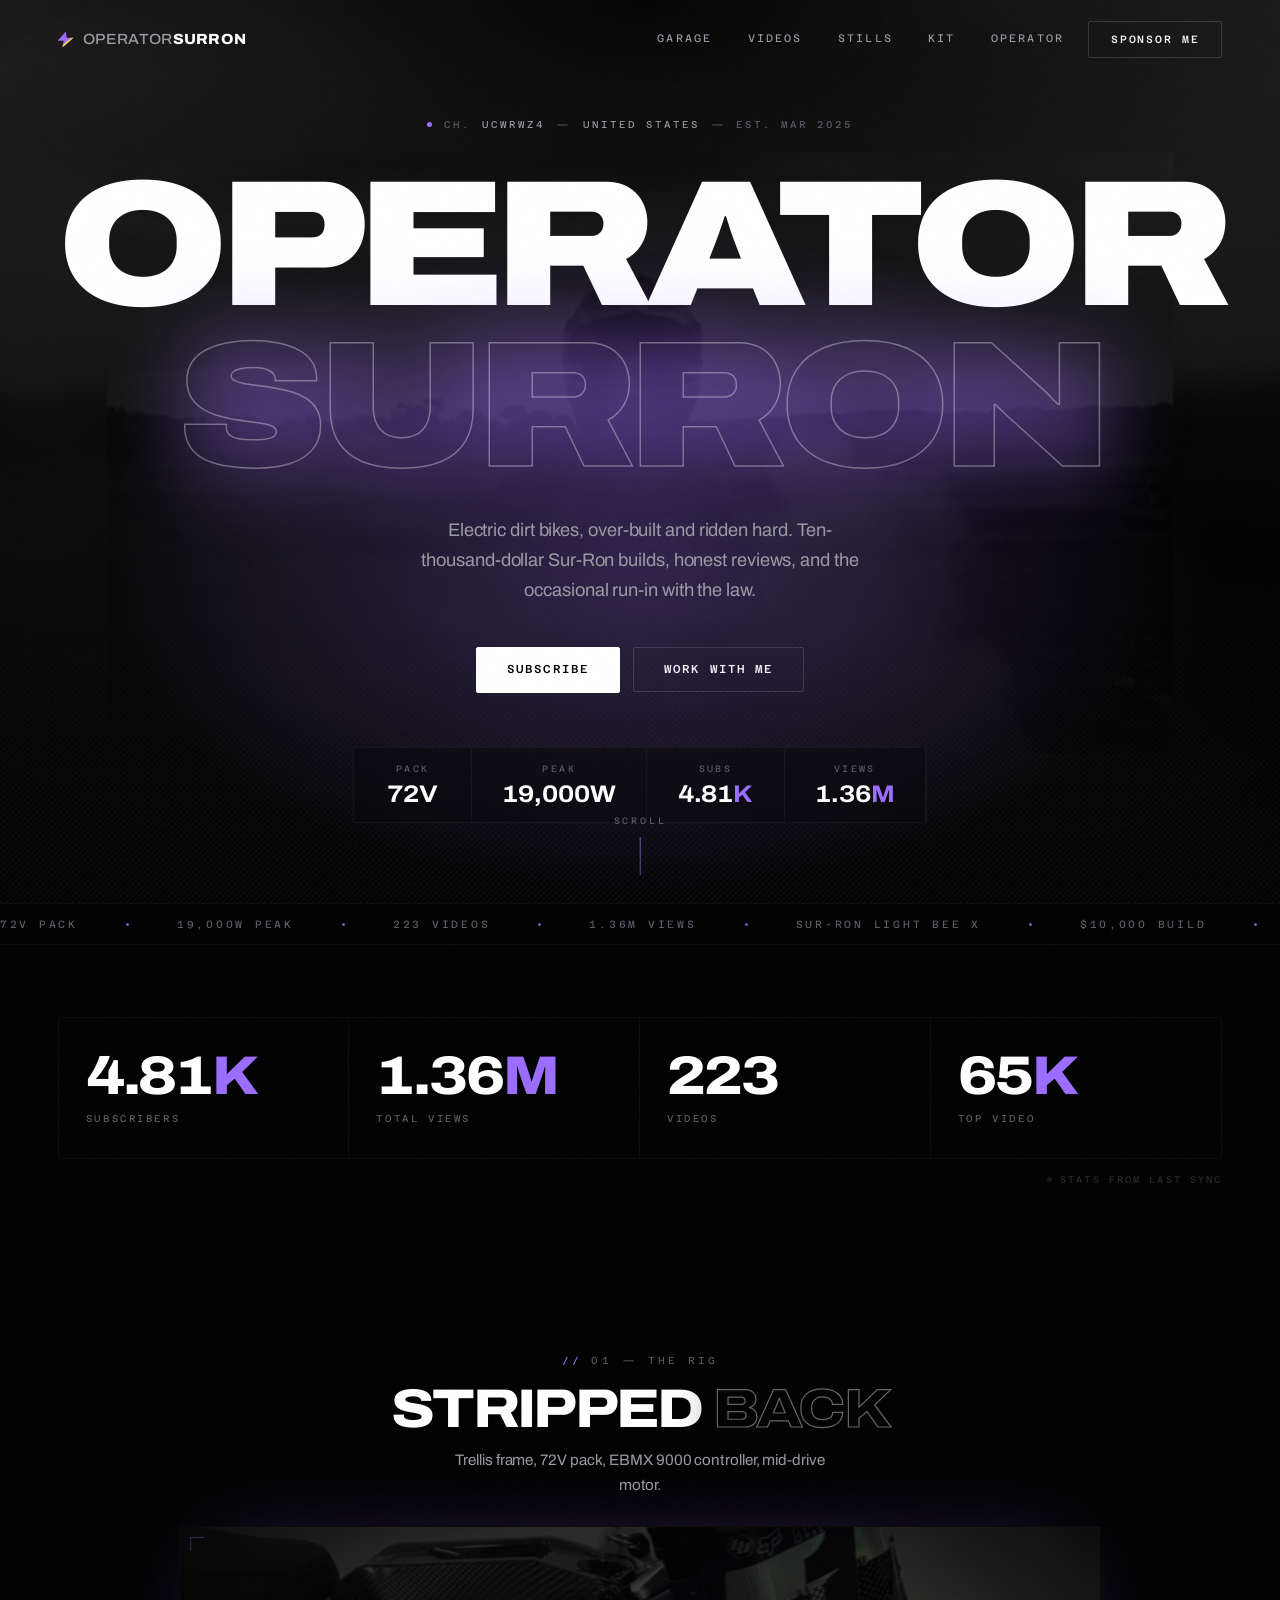
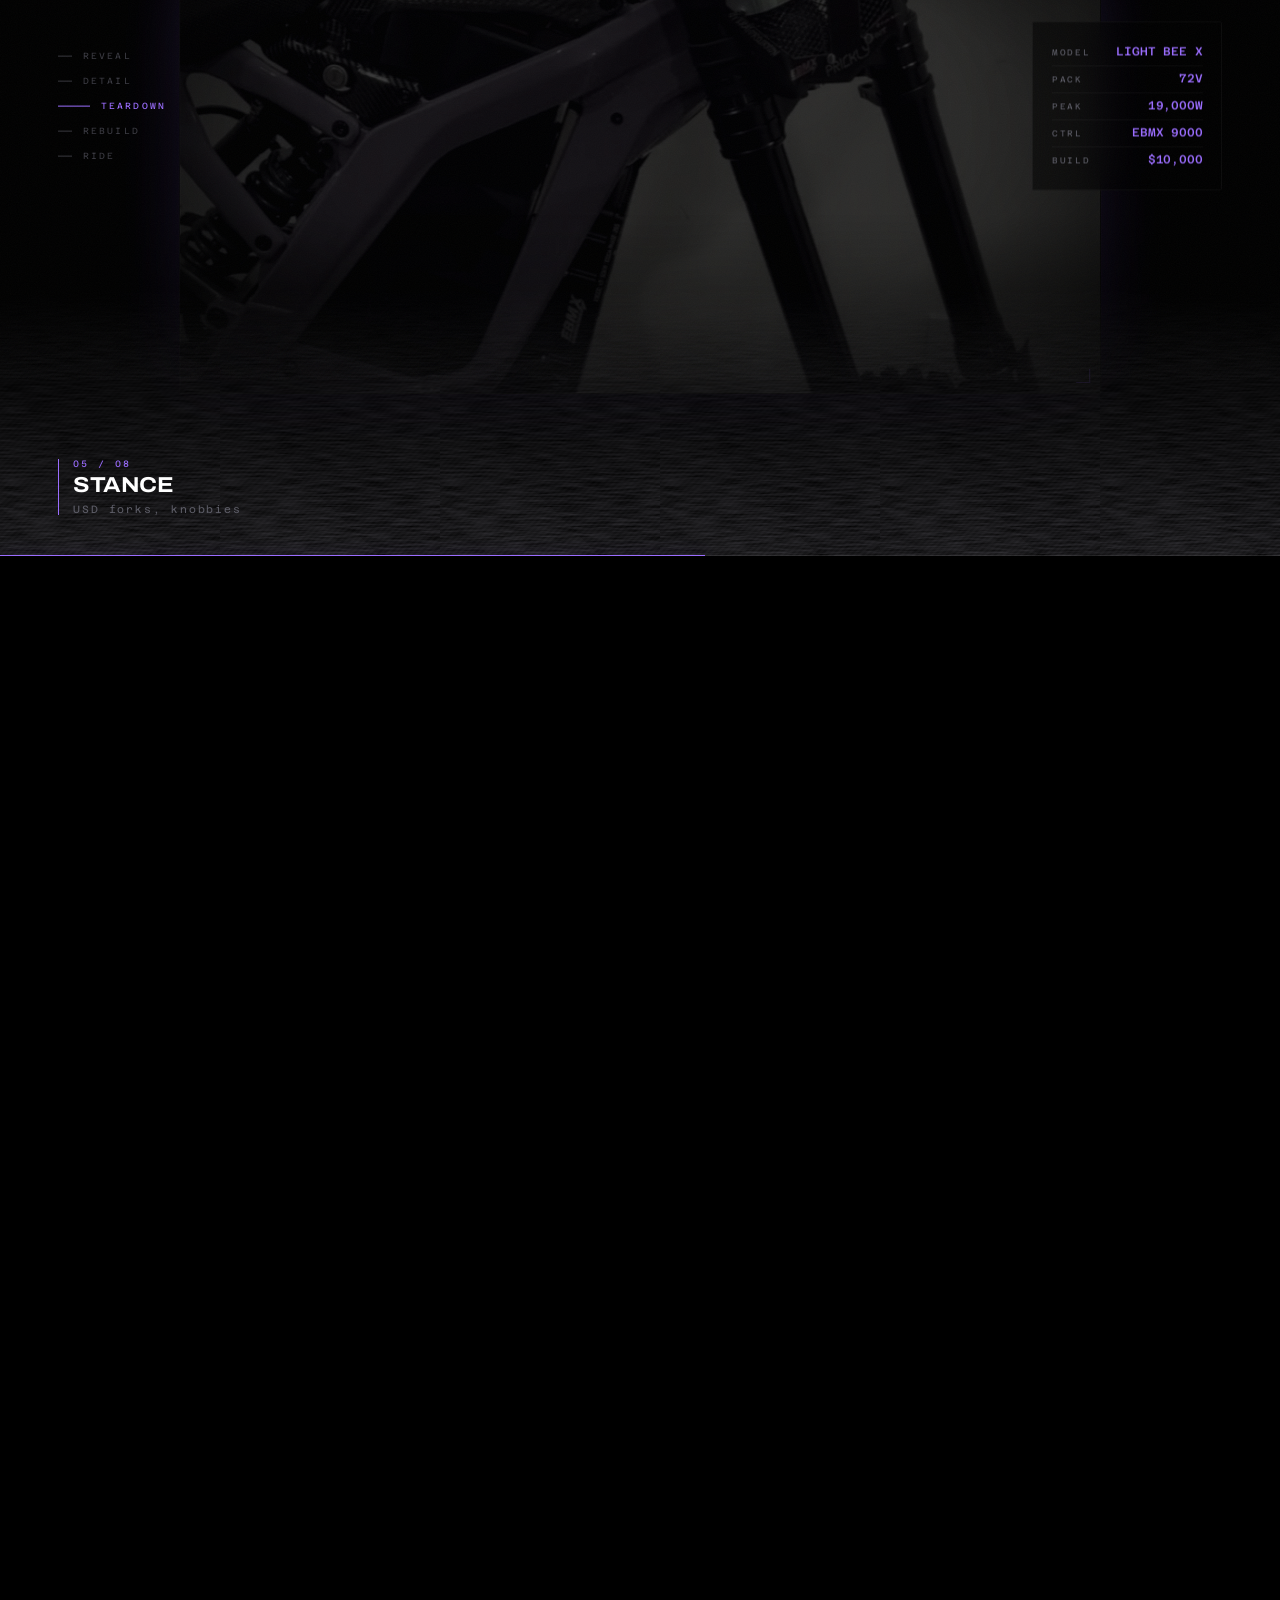
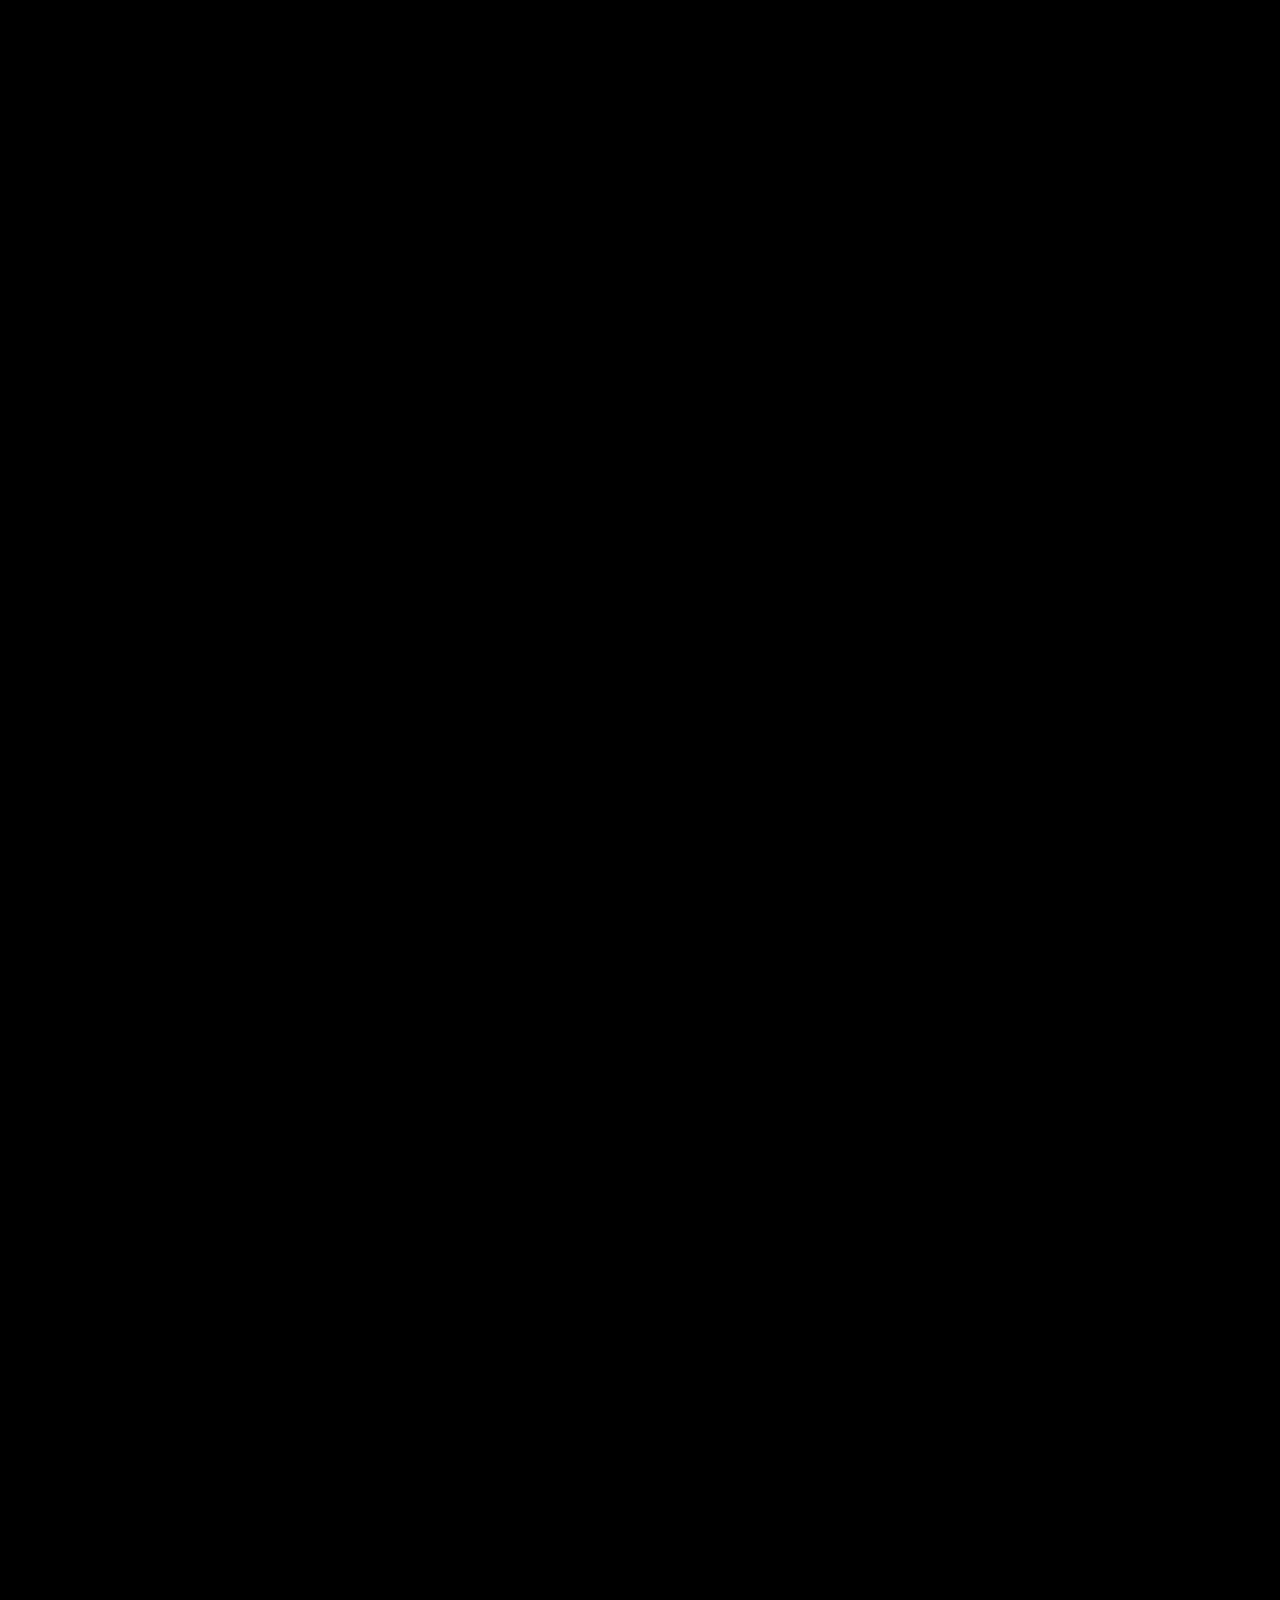
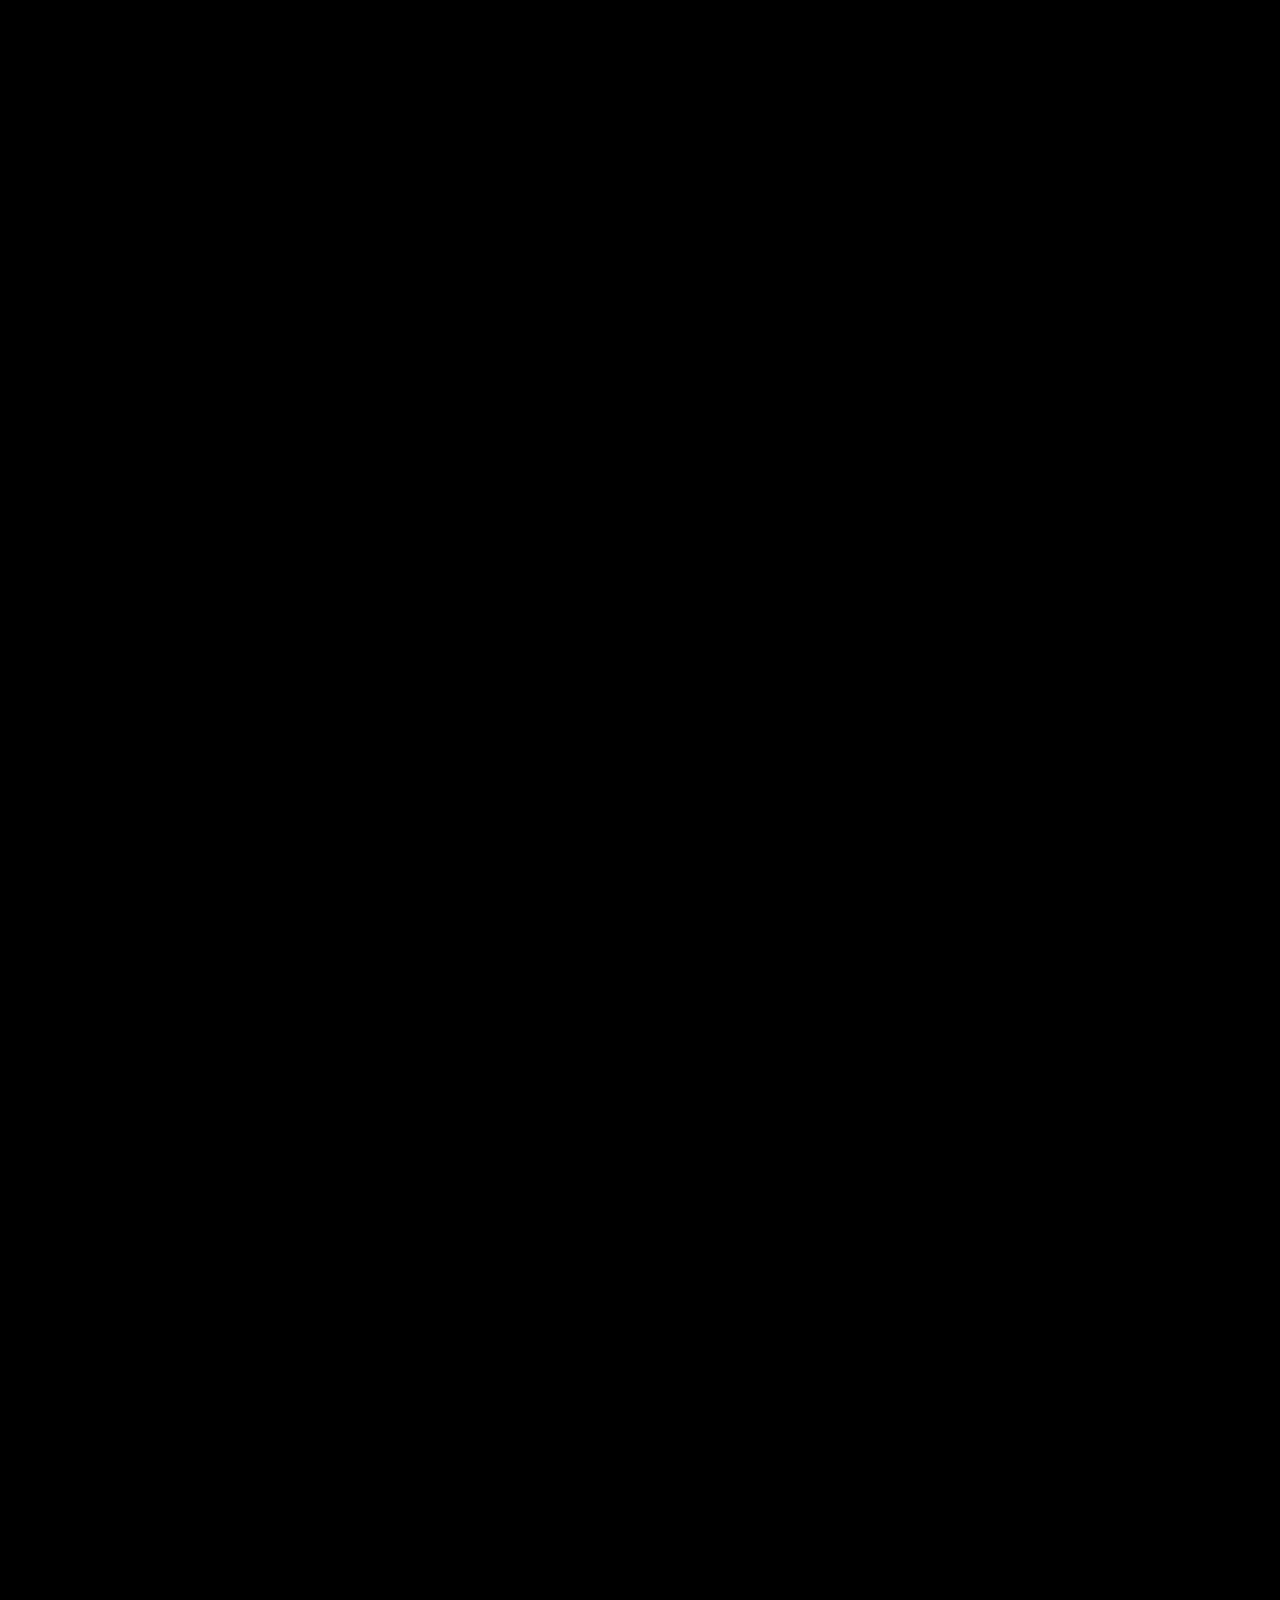
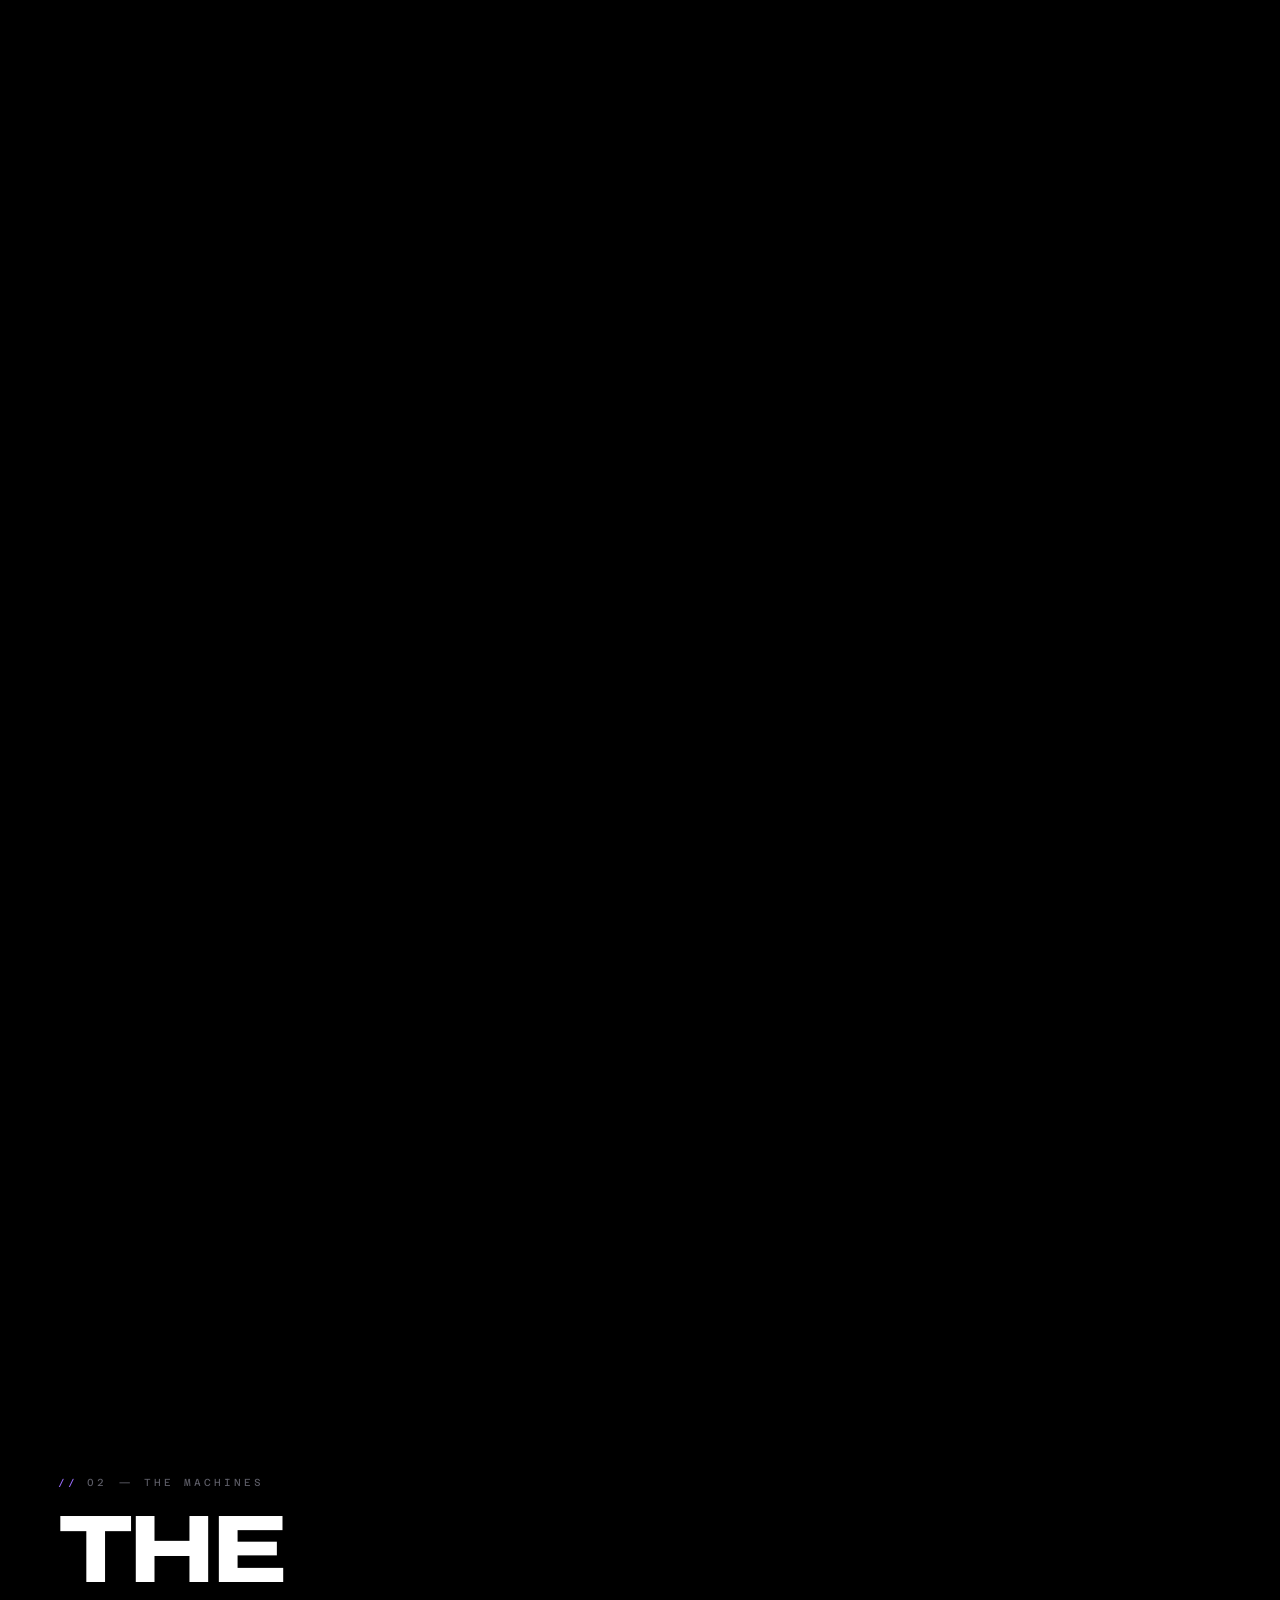
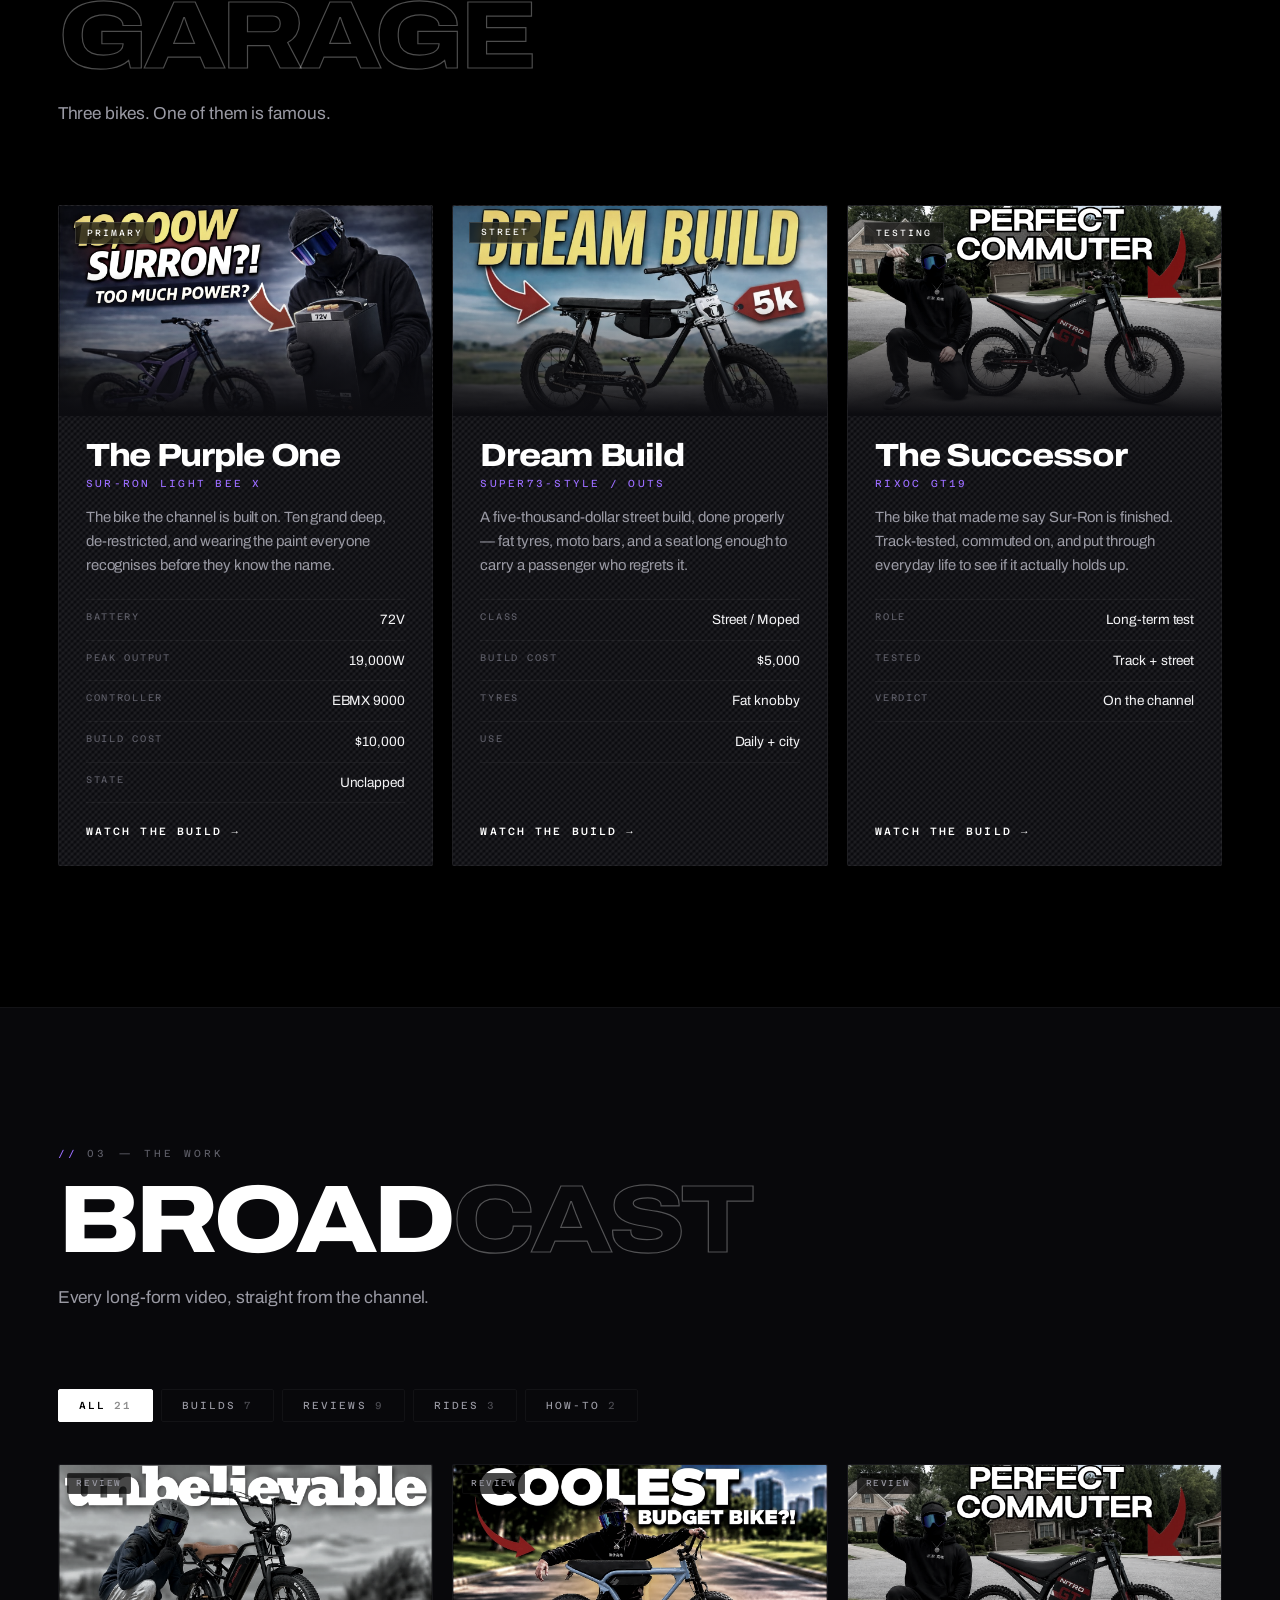
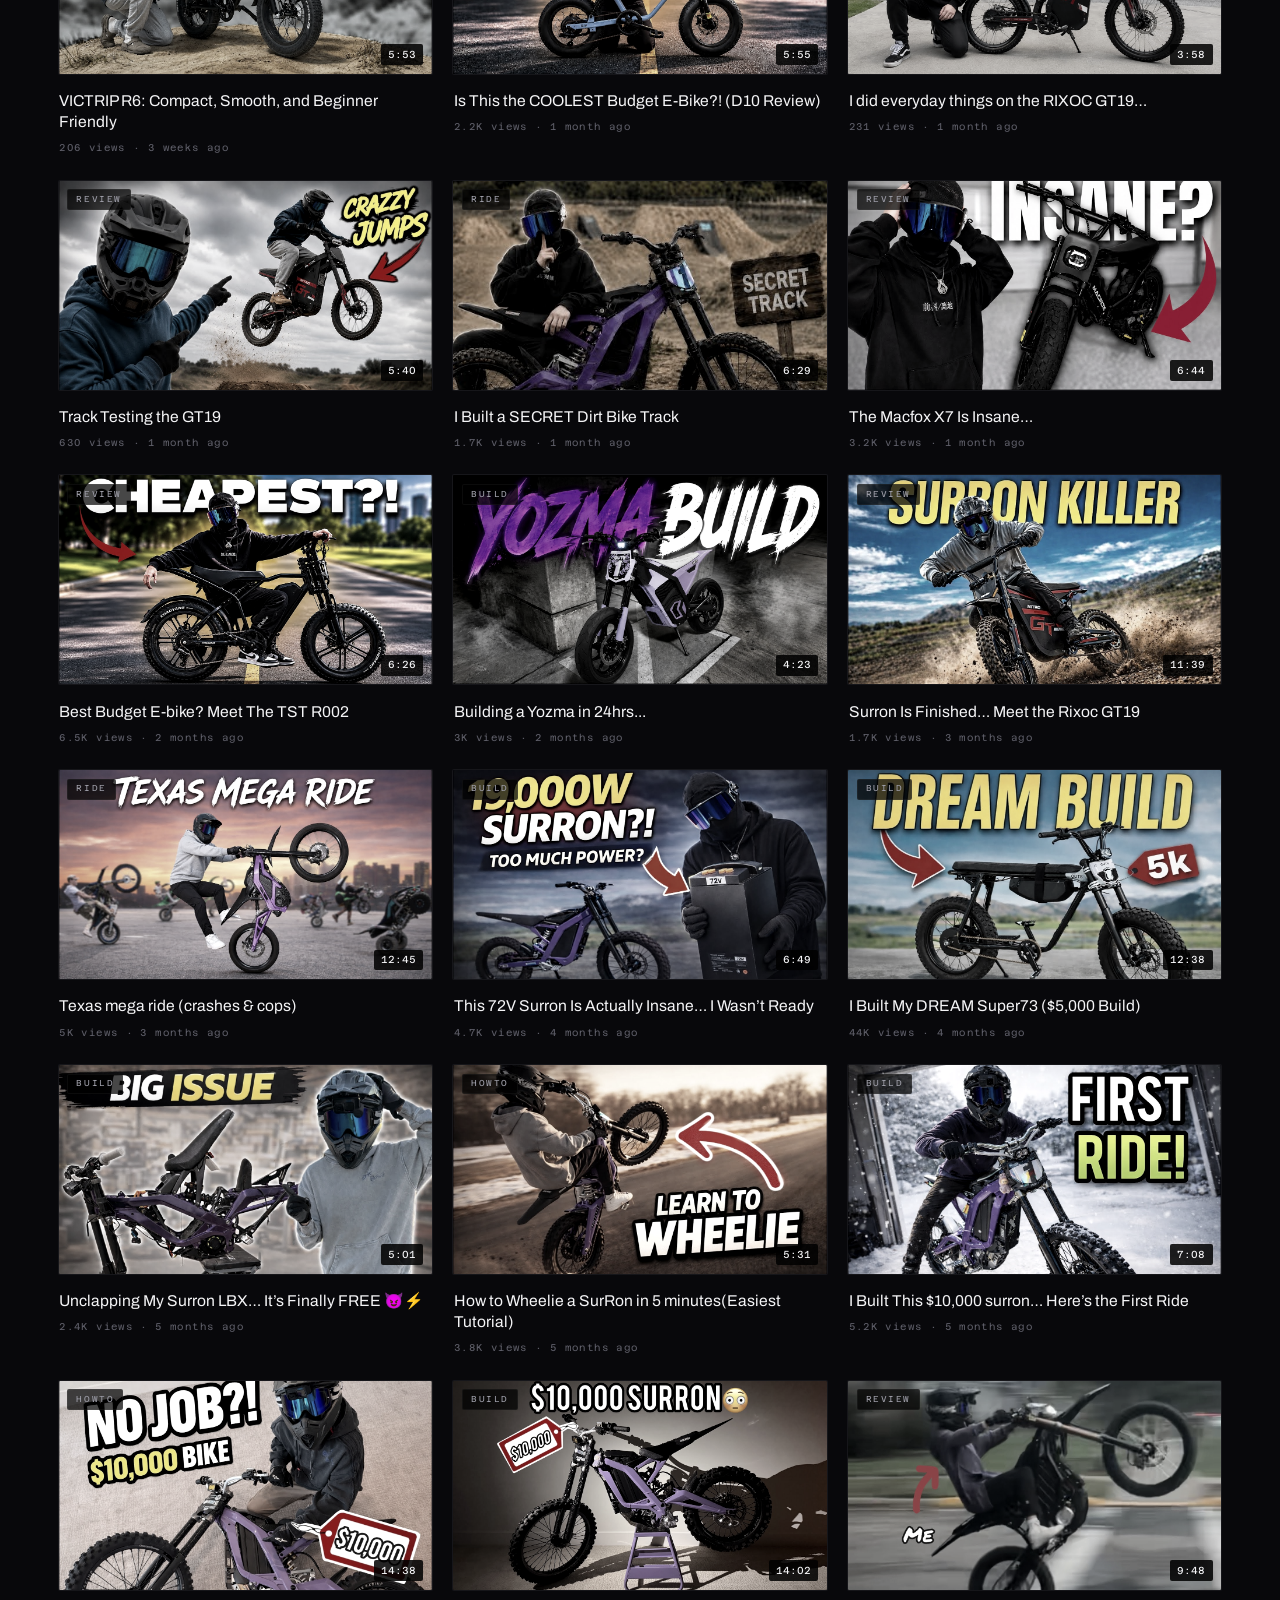
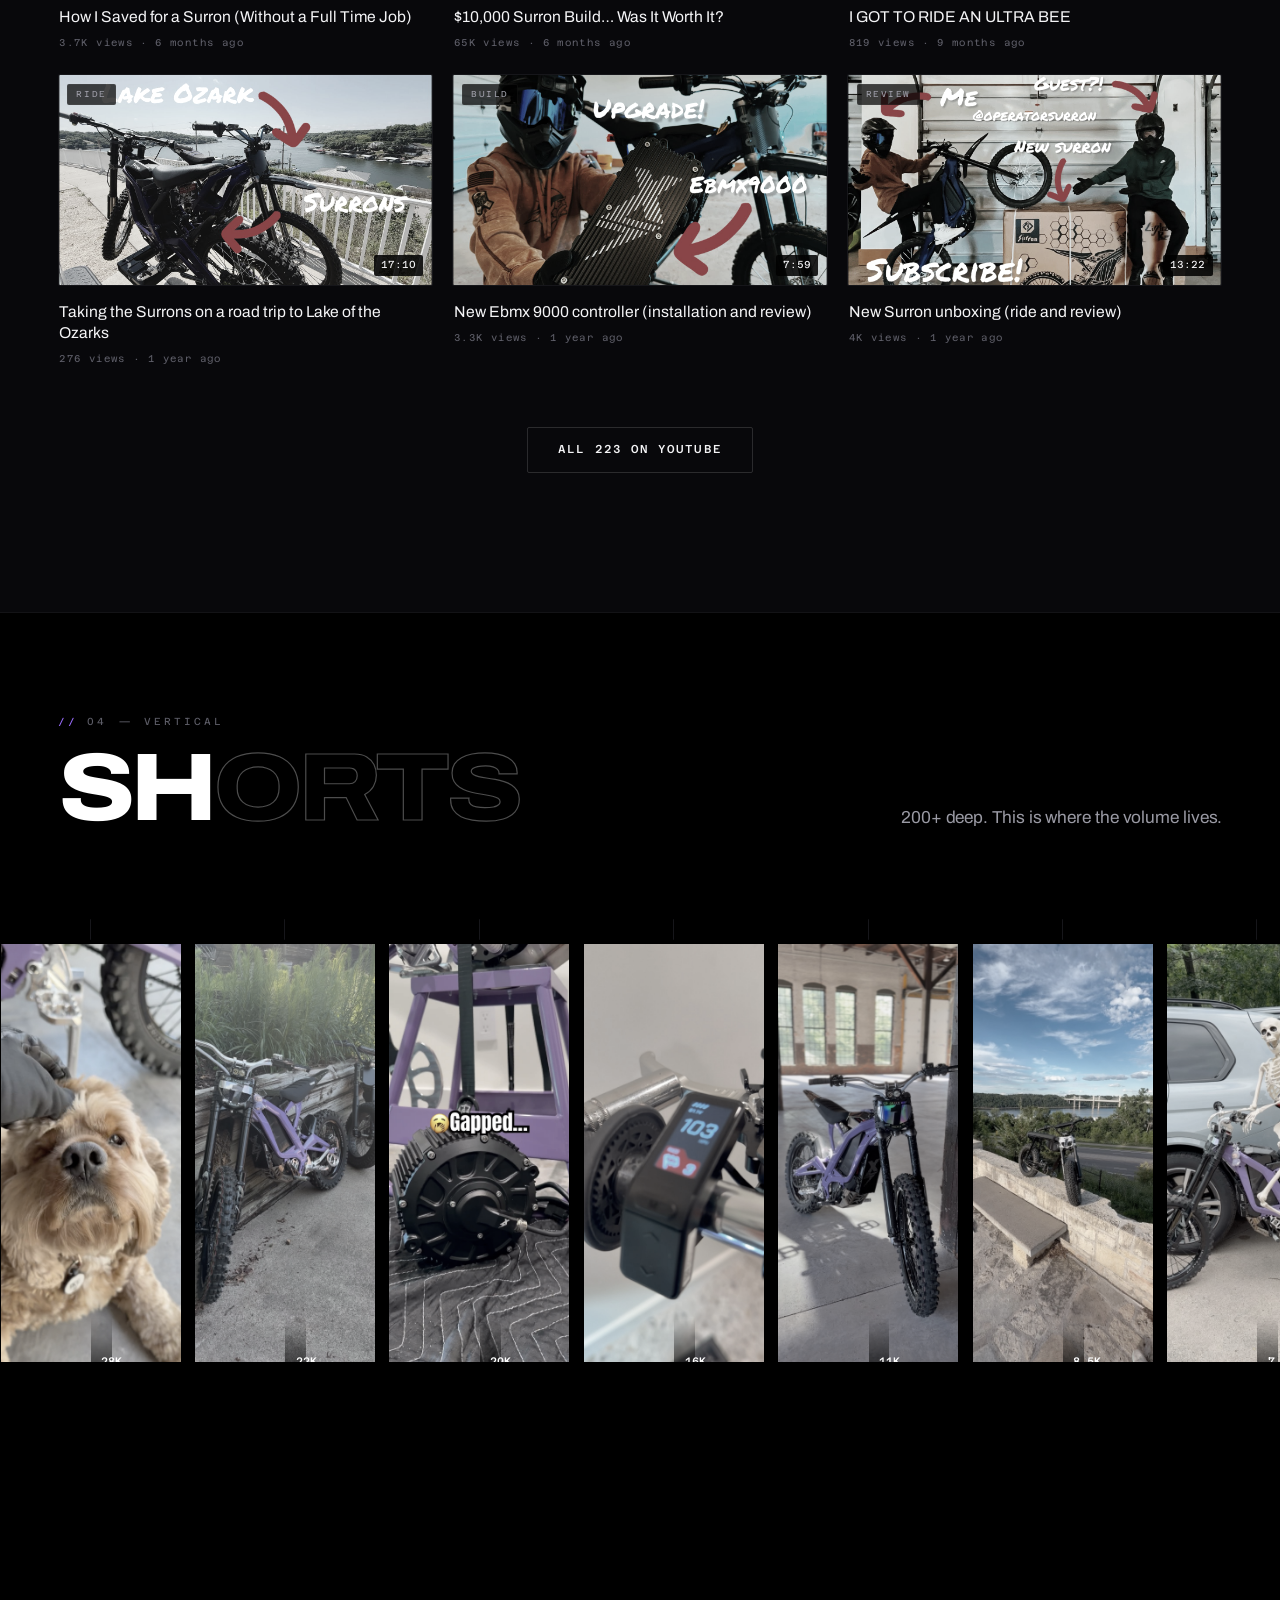
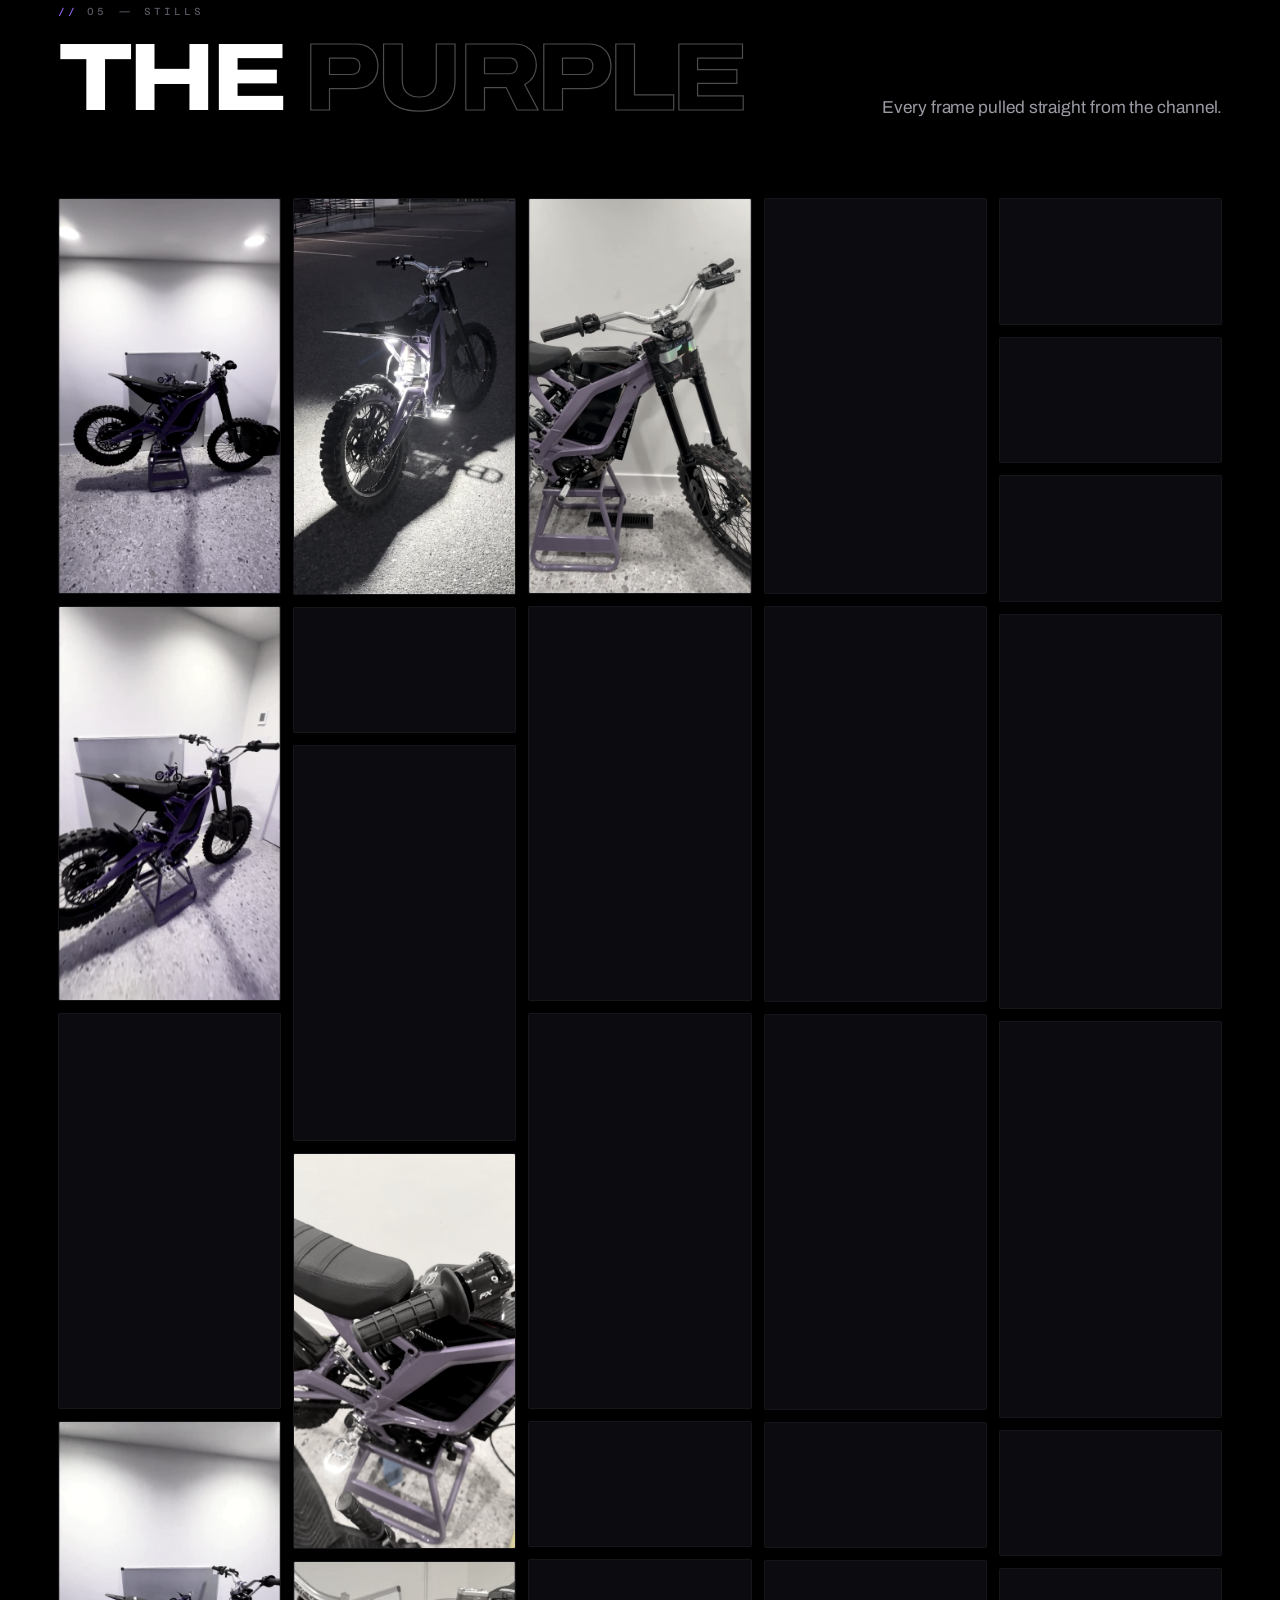
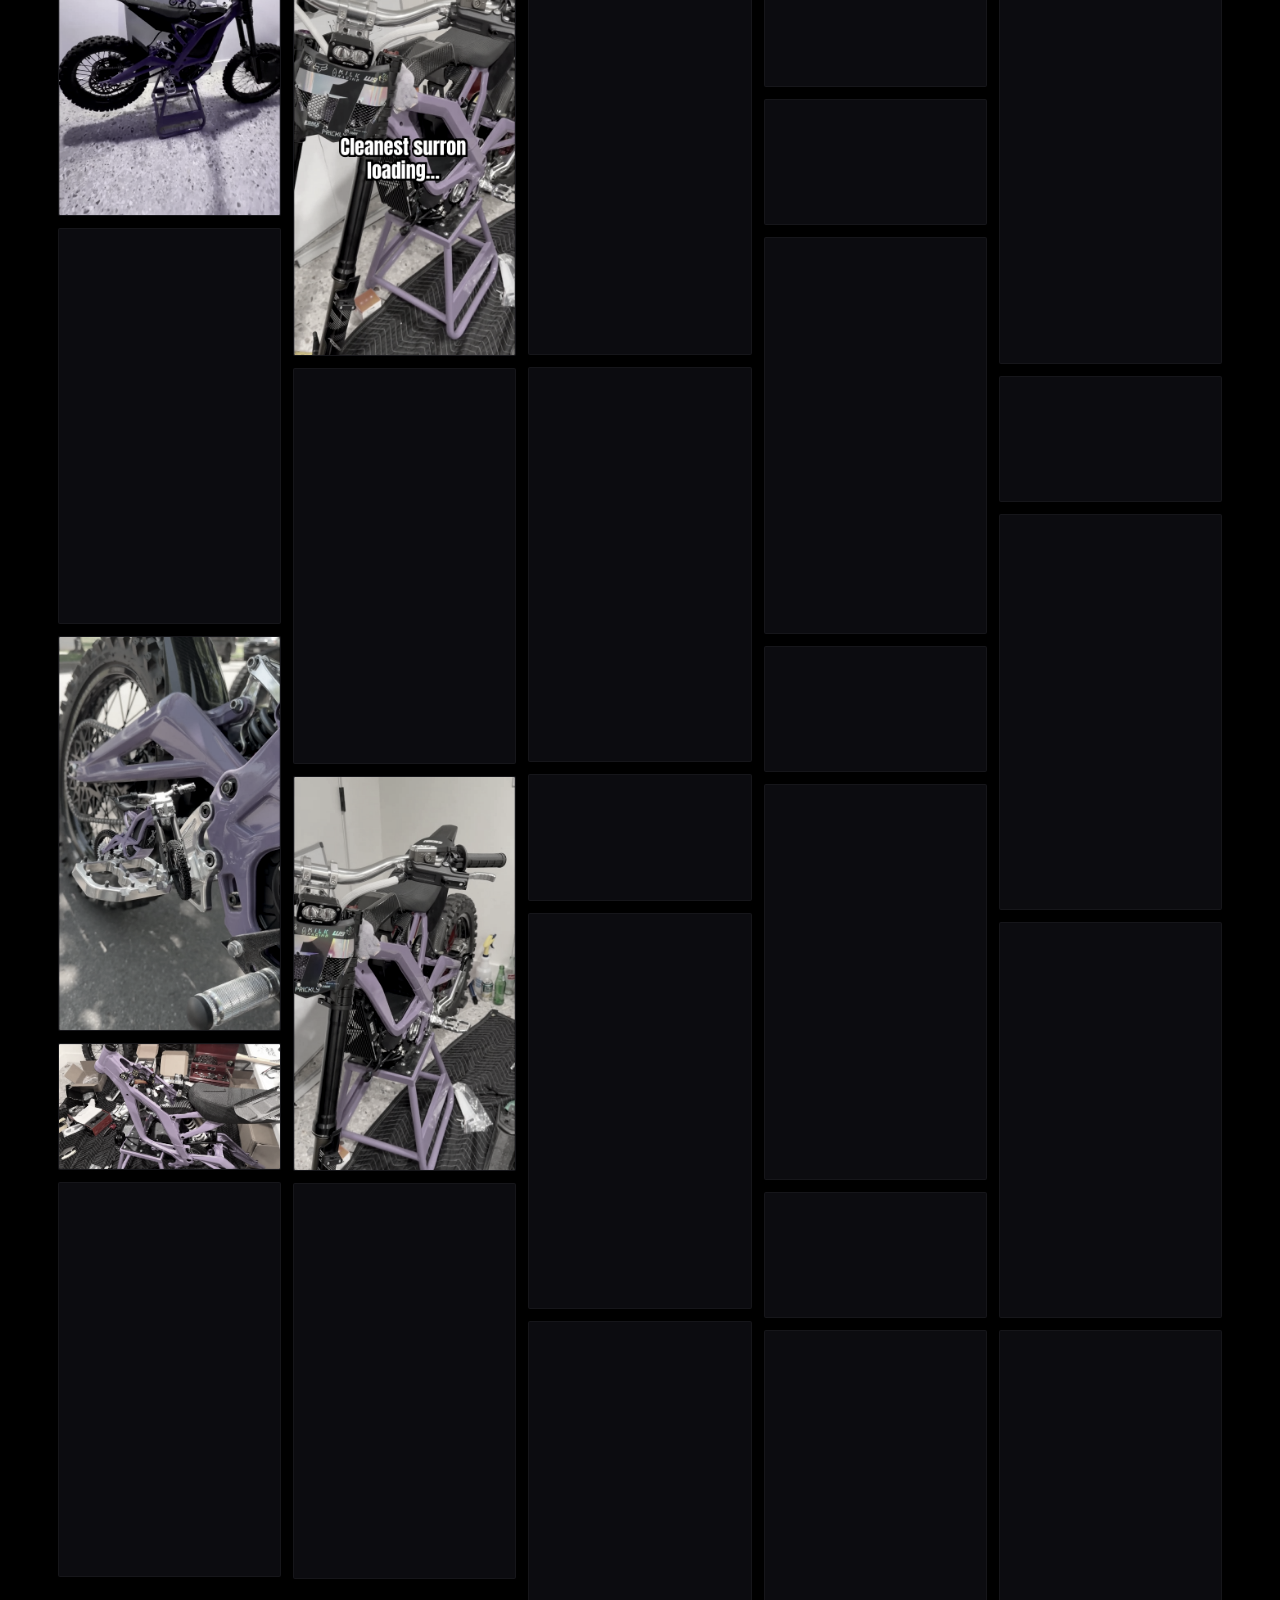
==== commit 717f9373: "Rebuild as a monochrome product display with a photographic scroll reel Replaces the tactical/hazard" ====
--- a/index.html
+++ b/index.html
@@ -127,24 +127,36 @@
 
 <!-- ══ STATS ══════════════════════════════════════════════════════════════ -->
 <section class="stats" id="stats">
-  <div class="wrap stats__grid" id="statsGrid"></div>
-</section>
-
-<!-- ══ THE RIG — scroll-driven 3D bike ════════════════════════════════════ -->
+  <div class="wrap">
+    <div class="stats__grid" id="statsGrid"></div>
+    <p class="stats__live" id="statsLive" data-state="off">
+      <i class="dot"></i><span>Stats from last sync</span>
+    </p>
+  </div>
+</section>
+
+<!-- ══ THE RIG — scroll-driven product display ═══════════════════════════ -->
 <section class="rig" id="rig">
   <div class="rig__pin">
+    <div class="rig__stage" id="rigStage"></div>
     <canvas class="rig__canvas" id="rigCanvas"></canvas>
-
     <div class="rig__vignette" aria-hidden="true"></div>
+    <div class="rig__weave" aria-hidden="true"></div>
 
     <div class="rig__ui">
-      <div class="wrap rig__uiwrap">
+      <div class="rig__uiwrap">
         <p class="kicker"><i>//</i> 01 — THE RIG</p>
         <h2 class="rig__title" id="rigTitle">THE <em>PURPLE ONE</em></h2>
         <p class="rig__copy" id="rigCopy">
-          Sur-Ron Light Bee X. Built from the frame up.
+          Sur-Ron Light Bee X. Powder-coated over cast alloy, built from the frame up.
         </p>
       </div>
+    </div>
+
+    <div class="rig__plate" aria-hidden="true">
+      <span class="rig__idx" id="rigIdx">01 / 08</span>
+      <span class="rig__label" id="rigLabel">SIDE PROFILE</span>
+      <span class="rig__sub" id="rigSub">Sur-Ron Light Bee X</span>
     </div>
 
     <div class="rig__spec" id="rigSpec" aria-hidden="true">
@@ -155,13 +167,16 @@
       <div class="rig__specrow"><span>BUILD</span><b>$10,000</b></div>
     </div>
 
-    <div class="rig__prog" aria-hidden="true">
-      <i id="rigProg"></i>
-    </div>
-    <p class="rig__hint" id="rigHint" aria-hidden="true">SCROLL TO ORBIT</p>
-    <p class="rig__fallback" id="rigFallback" hidden>
-      3D view unavailable — see the photo gallery below.
-    </p>
+    <div class="rig__phases" aria-hidden="true">
+      <span class="rig__ph on"><i></i>Reveal</span>
+      <span class="rig__ph"><i></i>Detail</span>
+      <span class="rig__ph"><i></i>Teardown</span>
+      <span class="rig__ph"><i></i>Rebuild</span>
+      <span class="rig__ph"><i></i>Ride</span>
+    </div>
+
+    <div class="rig__prog" aria-hidden="true"><i id="rigProg"></i></div>
+    <p class="rig__hint" id="rigHint" aria-hidden="true">Scroll</p>
   </div>
 </section>
 
--- a/styles/fonts.css
+++ b/styles/fonts.css
@@ -1,12 +1,42 @@
 /* AUTO-GENERATED by scripts/fetch_fonts.py — self-hosted webfonts.
    Big Shoulders Display + Barlow + Azeret Mono, SIL Open Font License. */
+/* vietnamese */
+@font-face {
+  font-family: 'Archivo';
+  font-style: normal;
+  font-weight: 300 900;
+  font-stretch: 62% 125%;
+  font-display: swap;
+  src: url(../assets/fonts/f00.woff2) format('woff2');
+  unicode-range: U+0102-0103, U+0110-0111, U+0128-0129, U+0168-0169, U+01A0-01A1, U+01AF-01B0, U+0300-0301, U+0303-0304, U+0308-0309, U+0323, U+0329, U+1EA0-1EF9, U+20AB;
+}
+/* latin-ext */
+@font-face {
+  font-family: 'Archivo';
+  font-style: normal;
+  font-weight: 300 900;
+  font-stretch: 62% 125%;
+  font-display: swap;
+  src: url(../assets/fonts/f01.woff2) format('woff2');
+  unicode-range: U+0100-02BA, U+02BD-02C5, U+02C7-02CC, U+02CE-02D7, U+02DD-02FF, U+0304, U+0308, U+0329, U+1D00-1DBF, U+1E00-1E9F, U+1EF2-1EFF, U+2020, U+20A0-20AB, U+20AD-20C0, U+2113, U+2C60-2C7F, U+A720-A7FF;
+}
+/* latin */
+@font-face {
+  font-family: 'Archivo';
+  font-style: normal;
+  font-weight: 300 900;
+  font-stretch: 62% 125%;
+  font-display: swap;
+  src: url(../assets/fonts/f02.woff2) format('woff2');
+  unicode-range: U+0000-00FF, U+0131, U+0152-0153, U+02BB-02BC, U+02C6, U+02DA, U+02DC, U+0304, U+0308, U+0329, U+2000-206F, U+20AC, U+2122, U+2191, U+2193, U+2212, U+2215, U+FEFF, U+FFFD;
+}
 /* latin-ext */
 @font-face {
   font-family: 'Azeret Mono';
   font-style: normal;
   font-weight: 300;
   font-display: swap;
-  src: url(../assets/fonts/f00.woff2) format('woff2');
+  src: url(../assets/fonts/f03.woff2) format('woff2');
   unicode-range: U+0100-02BA, U+02BD-02C5, U+02C7-02CC, U+02CE-02D7, U+02DD-02FF, U+0304, U+0308, U+0329, U+1D00-1DBF, U+1E00-1E9F, U+1EF2-1EFF, U+2020, U+20A0-20AB, U+20AD-20C0, U+2113, U+2C60-2C7F, U+A720-A7FF;
 }
 /* latin */
@@ -15,7 +45,7 @@
   font-style: normal;
   font-weight: 300;
   font-display: swap;
-  src: url(../assets/fonts/f01.woff2) format('woff2');
+  src: url(../assets/fonts/f04.woff2) format('woff2');
   unicode-range: U+0000-00FF, U+0131, U+0152-0153, U+02BB-02BC, U+02C6, U+02DA, U+02DC, U+0304, U+0308, U+0329, U+2000-206F, U+20AC, U+2122, U+2191, U+2193, U+2212, U+2215, U+FEFF, U+FFFD;
 }
 /* latin-ext */
@@ -24,7 +54,7 @@
   font-style: normal;
   font-weight: 400;
   font-display: swap;
-  src: url(../assets/fonts/f00.woff2) format('woff2');
+  src: url(../assets/fonts/f03.woff2) format('woff2');
   unicode-range: U+0100-02BA, U+02BD-02C5, U+02C7-02CC, U+02CE-02D7, U+02DD-02FF, U+0304, U+0308, U+0329, U+1D00-1DBF, U+1E00-1E9F, U+1EF2-1EFF, U+2020, U+20A0-20AB, U+20AD-20C0, U+2113, U+2C60-2C7F, U+A720-A7FF;
 }
 /* latin */
@@ -33,7 +63,7 @@
   font-style: normal;
   font-weight: 400;
   font-display: swap;
-  src: url(../assets/fonts/f01.woff2) format('woff2');
+  src: url(../assets/fonts/f04.woff2) format('woff2');
   unicode-range: U+0000-00FF, U+0131, U+0152-0153, U+02BB-02BC, U+02C6, U+02DA, U+02DC, U+0304, U+0308, U+0329, U+2000-206F, U+20AC, U+2122, U+2191, U+2193, U+2212, U+2215, U+FEFF, U+FFFD;
 }
 /* latin-ext */
@@ -42,7 +72,7 @@
   font-style: normal;
   font-weight: 500;
   font-display: swap;
-  src: url(../assets/fonts/f00.woff2) format('woff2');
+  src: url(../assets/fonts/f03.woff2) format('woff2');
   unicode-range: U+0100-02BA, U+02BD-02C5, U+02C7-02CC, U+02CE-02D7, U+02DD-02FF, U+0304, U+0308, U+0329, U+1D00-1DBF, U+1E00-1E9F, U+1EF2-1EFF, U+2020, U+20A0-20AB, U+20AD-20C0, U+2113, U+2C60-2C7F, U+A720-A7FF;
 }
 /* latin */
@@ -51,7 +81,7 @@
   font-style: normal;
   font-weight: 500;
   font-display: swap;
-  src: url(../assets/fonts/f01.woff2) format('woff2');
+  src: url(../assets/fonts/f04.woff2) format('woff2');
   unicode-range: U+0000-00FF, U+0131, U+0152-0153, U+02BB-02BC, U+02C6, U+02DA, U+02DC, U+0304, U+0308, U+0329, U+2000-206F, U+20AC, U+2122, U+2191, U+2193, U+2212, U+2215, U+FEFF, U+FFFD;
 }
 /* latin-ext */
@@ -60,7 +90,7 @@
   font-style: normal;
   font-weight: 700;
   font-display: swap;
-  src: url(../assets/fonts/f00.woff2) format('woff2');
+  src: url(../assets/fonts/f03.woff2) format('woff2');
   unicode-range: U+0100-02BA, U+02BD-02C5, U+02C7-02CC, U+02CE-02D7, U+02DD-02FF, U+0304, U+0308, U+0329, U+1D00-1DBF, U+1E00-1E9F, U+1EF2-1EFF, U+2020, U+20A0-20AB, U+20AD-20C0, U+2113, U+2C60-2C7F, U+A720-A7FF;
 }
 /* latin */
@@ -69,276 +99,6 @@
   font-style: normal;
   font-weight: 700;
   font-display: swap;
-  src: url(../assets/fonts/f01.woff2) format('woff2');
-  unicode-range: U+0000-00FF, U+0131, U+0152-0153, U+02BB-02BC, U+02C6, U+02DA, U+02DC, U+0304, U+0308, U+0329, U+2000-206F, U+20AC, U+2122, U+2191, U+2193, U+2212, U+2215, U+FEFF, U+FFFD;
-}
-/* vietnamese */
-@font-face {
-  font-family: 'Barlow';
-  font-style: italic;
-  font-weight: 400;
-  font-display: swap;
-  src: url(../assets/fonts/f02.woff2) format('woff2');
-  unicode-range: U+0102-0103, U+0110-0111, U+0128-0129, U+0168-0169, U+01A0-01A1, U+01AF-01B0, U+0300-0301, U+0303-0304, U+0308-0309, U+0323, U+0329, U+1EA0-1EF9, U+20AB;
-}
-/* latin-ext */
-@font-face {
-  font-family: 'Barlow';
-  font-style: italic;
-  font-weight: 400;
-  font-display: swap;
-  src: url(../assets/fonts/f03.woff2) format('woff2');
-  unicode-range: U+0100-02BA, U+02BD-02C5, U+02C7-02CC, U+02CE-02D7, U+02DD-02FF, U+0304, U+0308, U+0329, U+1D00-1DBF, U+1E00-1E9F, U+1EF2-1EFF, U+2020, U+20A0-20AB, U+20AD-20C0, U+2113, U+2C60-2C7F, U+A720-A7FF;
-}
-/* latin */
-@font-face {
-  font-family: 'Barlow';
-  font-style: italic;
-  font-weight: 400;
-  font-display: swap;
   src: url(../assets/fonts/f04.woff2) format('woff2');
   unicode-range: U+0000-00FF, U+0131, U+0152-0153, U+02BB-02BC, U+02C6, U+02DA, U+02DC, U+0304, U+0308, U+0329, U+2000-206F, U+20AC, U+2122, U+2191, U+2193, U+2212, U+2215, U+FEFF, U+FFFD;
 }
-/* vietnamese */
-@font-face {
-  font-family: 'Barlow';
-  font-style: normal;
-  font-weight: 300;
-  font-display: swap;
-  src: url(../assets/fonts/f05.woff2) format('woff2');
-  unicode-range: U+0102-0103, U+0110-0111, U+0128-0129, U+0168-0169, U+01A0-01A1, U+01AF-01B0, U+0300-0301, U+0303-0304, U+0308-0309, U+0323, U+0329, U+1EA0-1EF9, U+20AB;
-}
-/* latin-ext */
-@font-face {
-  font-family: 'Barlow';
-  font-style: normal;
-  font-weight: 300;
-  font-display: swap;
-  src: url(../assets/fonts/f06.woff2) format('woff2');
-  unicode-range: U+0100-02BA, U+02BD-02C5, U+02C7-02CC, U+02CE-02D7, U+02DD-02FF, U+0304, U+0308, U+0329, U+1D00-1DBF, U+1E00-1E9F, U+1EF2-1EFF, U+2020, U+20A0-20AB, U+20AD-20C0, U+2113, U+2C60-2C7F, U+A720-A7FF;
-}
-/* latin */
-@font-face {
-  font-family: 'Barlow';
-  font-style: normal;
-  font-weight: 300;
-  font-display: swap;
-  src: url(../assets/fonts/f07.woff2) format('woff2');
-  unicode-range: U+0000-00FF, U+0131, U+0152-0153, U+02BB-02BC, U+02C6, U+02DA, U+02DC, U+0304, U+0308, U+0329, U+2000-206F, U+20AC, U+2122, U+2191, U+2193, U+2212, U+2215, U+FEFF, U+FFFD;
-}
-/* vietnamese */
-@font-face {
-  font-family: 'Barlow';
-  font-style: normal;
-  font-weight: 400;
-  font-display: swap;
-  src: url(../assets/fonts/f08.woff2) format('woff2');
-  unicode-range: U+0102-0103, U+0110-0111, U+0128-0129, U+0168-0169, U+01A0-01A1, U+01AF-01B0, U+0300-0301, U+0303-0304, U+0308-0309, U+0323, U+0329, U+1EA0-1EF9, U+20AB;
-}
-/* latin-ext */
-@font-face {
-  font-family: 'Barlow';
-  font-style: normal;
-  font-weight: 400;
-  font-display: swap;
-  src: url(../assets/fonts/f09.woff2) format('woff2');
-  unicode-range: U+0100-02BA, U+02BD-02C5, U+02C7-02CC, U+02CE-02D7, U+02DD-02FF, U+0304, U+0308, U+0329, U+1D00-1DBF, U+1E00-1E9F, U+1EF2-1EFF, U+2020, U+20A0-20AB, U+20AD-20C0, U+2113, U+2C60-2C7F, U+A720-A7FF;
-}
-/* latin */
-@font-face {
-  font-family: 'Barlow';
-  font-style: normal;
-  font-weight: 400;
-  font-display: swap;
-  src: url(../assets/fonts/f10.woff2) format('woff2');
-  unicode-range: U+0000-00FF, U+0131, U+0152-0153, U+02BB-02BC, U+02C6, U+02DA, U+02DC, U+0304, U+0308, U+0329, U+2000-206F, U+20AC, U+2122, U+2191, U+2193, U+2212, U+2215, U+FEFF, U+FFFD;
-}
-/* vietnamese */
-@font-face {
-  font-family: 'Barlow';
-  font-style: normal;
-  font-weight: 500;
-  font-display: swap;
-  src: url(../assets/fonts/f11.woff2) format('woff2');
-  unicode-range: U+0102-0103, U+0110-0111, U+0128-0129, U+0168-0169, U+01A0-01A1, U+01AF-01B0, U+0300-0301, U+0303-0304, U+0308-0309, U+0323, U+0329, U+1EA0-1EF9, U+20AB;
-}
-/* latin-ext */
-@font-face {
-  font-family: 'Barlow';
-  font-style: normal;
-  font-weight: 500;
-  font-display: swap;
-  src: url(../assets/fonts/f12.woff2) format('woff2');
-  unicode-range: U+0100-02BA, U+02BD-02C5, U+02C7-02CC, U+02CE-02D7, U+02DD-02FF, U+0304, U+0308, U+0329, U+1D00-1DBF, U+1E00-1E9F, U+1EF2-1EFF, U+2020, U+20A0-20AB, U+20AD-20C0, U+2113, U+2C60-2C7F, U+A720-A7FF;
-}
-/* latin */
-@font-face {
-  font-family: 'Barlow';
-  font-style: normal;
-  font-weight: 500;
-  font-display: swap;
-  src: url(../assets/fonts/f13.woff2) format('woff2');
-  unicode-range: U+0000-00FF, U+0131, U+0152-0153, U+02BB-02BC, U+02C6, U+02DA, U+02DC, U+0304, U+0308, U+0329, U+2000-206F, U+20AC, U+2122, U+2191, U+2193, U+2212, U+2215, U+FEFF, U+FFFD;
-}
-/* vietnamese */
-@font-face {
-  font-family: 'Barlow';
-  font-style: normal;
-  font-weight: 600;
-  font-display: swap;
-  src: url(../assets/fonts/f14.woff2) format('woff2');
-  unicode-range: U+0102-0103, U+0110-0111, U+0128-0129, U+0168-0169, U+01A0-01A1, U+01AF-01B0, U+0300-0301, U+0303-0304, U+0308-0309, U+0323, U+0329, U+1EA0-1EF9, U+20AB;
-}
-/* latin-ext */
-@font-face {
-  font-family: 'Barlow';
-  font-style: normal;
-  font-weight: 600;
-  font-display: swap;
-  src: url(../assets/fonts/f15.woff2) format('woff2');
-  unicode-range: U+0100-02BA, U+02BD-02C5, U+02C7-02CC, U+02CE-02D7, U+02DD-02FF, U+0304, U+0308, U+0329, U+1D00-1DBF, U+1E00-1E9F, U+1EF2-1EFF, U+2020, U+20A0-20AB, U+20AD-20C0, U+2113, U+2C60-2C7F, U+A720-A7FF;
-}
-/* latin */
-@font-face {
-  font-family: 'Barlow';
-  font-style: normal;
-  font-weight: 600;
-  font-display: swap;
-  src: url(../assets/fonts/f16.woff2) format('woff2');
-  unicode-range: U+0000-00FF, U+0131, U+0152-0153, U+02BB-02BC, U+02C6, U+02DA, U+02DC, U+0304, U+0308, U+0329, U+2000-206F, U+20AC, U+2122, U+2191, U+2193, U+2212, U+2215, U+FEFF, U+FFFD;
-}
-/* vietnamese */
-@font-face {
-  font-family: 'Barlow';
-  font-style: normal;
-  font-weight: 700;
-  font-display: swap;
-  src: url(../assets/fonts/f17.woff2) format('woff2');
-  unicode-range: U+0102-0103, U+0110-0111, U+0128-0129, U+0168-0169, U+01A0-01A1, U+01AF-01B0, U+0300-0301, U+0303-0304, U+0308-0309, U+0323, U+0329, U+1EA0-1EF9, U+20AB;
-}
-/* latin-ext */
-@font-face {
-  font-family: 'Barlow';
-  font-style: normal;
-  font-weight: 700;
-  font-display: swap;
-  src: url(../assets/fonts/f18.woff2) format('woff2');
-  unicode-range: U+0100-02BA, U+02BD-02C5, U+02C7-02CC, U+02CE-02D7, U+02DD-02FF, U+0304, U+0308, U+0329, U+1D00-1DBF, U+1E00-1E9F, U+1EF2-1EFF, U+2020, U+20A0-20AB, U+20AD-20C0, U+2113, U+2C60-2C7F, U+A720-A7FF;
-}
-/* latin */
-@font-face {
-  font-family: 'Barlow';
-  font-style: normal;
-  font-weight: 700;
-  font-display: swap;
-  src: url(../assets/fonts/f19.woff2) format('woff2');
-  unicode-range: U+0000-00FF, U+0131, U+0152-0153, U+02BB-02BC, U+02C6, U+02DA, U+02DC, U+0304, U+0308, U+0329, U+2000-206F, U+20AC, U+2122, U+2191, U+2193, U+2212, U+2215, U+FEFF, U+FFFD;
-}
-/* vietnamese */
-@font-face {
-  font-family: 'Big Shoulders Display';
-  font-style: normal;
-  font-weight: 400;
-  font-display: swap;
-  src: url(../assets/fonts/f20.woff2) format('woff2');
-  unicode-range: U+0102-0103, U+0110-0111, U+0128-0129, U+0168-0169, U+01A0-01A1, U+01AF-01B0, U+0300-0301, U+0303-0304, U+0308-0309, U+0323, U+0329, U+1EA0-1EF9, U+20AB;
-}
-/* latin-ext */
-@font-face {
-  font-family: 'Big Shoulders Display';
-  font-style: normal;
-  font-weight: 400;
-  font-display: swap;
-  src: url(../assets/fonts/f21.woff2) format('woff2');
-  unicode-range: U+0100-02BA, U+02BD-02C5, U+02C7-02CC, U+02CE-02D7, U+02DD-02FF, U+0304, U+0308, U+0329, U+1D00-1DBF, U+1E00-1E9F, U+1EF2-1EFF, U+2020, U+20A0-20AB, U+20AD-20C0, U+2113, U+2C60-2C7F, U+A720-A7FF;
-}
-/* latin */
-@font-face {
-  font-family: 'Big Shoulders Display';
-  font-style: normal;
-  font-weight: 400;
-  font-display: swap;
-  src: url(../assets/fonts/f22.woff2) format('woff2');
-  unicode-range: U+0000-00FF, U+0131, U+0152-0153, U+02BB-02BC, U+02C6, U+02DA, U+02DC, U+0304, U+0308, U+0329, U+2000-206F, U+20AC, U+2122, U+2191, U+2193, U+2212, U+2215, U+FEFF, U+FFFD;
-}
-/* vietnamese */
-@font-face {
-  font-family: 'Big Shoulders Display';
-  font-style: normal;
-  font-weight: 600;
-  font-display: swap;
-  src: url(../assets/fonts/f20.woff2) format('woff2');
-  unicode-range: U+0102-0103, U+0110-0111, U+0128-0129, U+0168-0169, U+01A0-01A1, U+01AF-01B0, U+0300-0301, U+0303-0304, U+0308-0309, U+0323, U+0329, U+1EA0-1EF9, U+20AB;
-}
-/* latin-ext */
-@font-face {
-  font-family: 'Big Shoulders Display';
-  font-style: normal;
-  font-weight: 600;
-  font-display: swap;
-  src: url(../assets/fonts/f21.woff2) format('woff2');
-  unicode-range: U+0100-02BA, U+02BD-02C5, U+02C7-02CC, U+02CE-02D7, U+02DD-02FF, U+0304, U+0308, U+0329, U+1D00-1DBF, U+1E00-1E9F, U+1EF2-1EFF, U+2020, U+20A0-20AB, U+20AD-20C0, U+2113, U+2C60-2C7F, U+A720-A7FF;
-}
-/* latin */
-@font-face {
-  font-family: 'Big Shoulders Display';
-  font-style: normal;
-  font-weight: 600;
-  font-display: swap;
-  src: url(../assets/fonts/f22.woff2) format('woff2');
-  unicode-range: U+0000-00FF, U+0131, U+0152-0153, U+02BB-02BC, U+02C6, U+02DA, U+02DC, U+0304, U+0308, U+0329, U+2000-206F, U+20AC, U+2122, U+2191, U+2193, U+2212, U+2215, U+FEFF, U+FFFD;
-}
-/* vietnamese */
-@font-face {
-  font-family: 'Big Shoulders Display';
-  font-style: normal;
-  font-weight: 800;
-  font-display: swap;
-  src: url(../assets/fonts/f20.woff2) format('woff2');
-  unicode-range: U+0102-0103, U+0110-0111, U+0128-0129, U+0168-0169, U+01A0-01A1, U+01AF-01B0, U+0300-0301, U+0303-0304, U+0308-0309, U+0323, U+0329, U+1EA0-1EF9, U+20AB;
-}
-/* latin-ext */
-@font-face {
-  font-family: 'Big Shoulders Display';
-  font-style: normal;
-  font-weight: 800;
-  font-display: swap;
-  src: url(../assets/fonts/f21.woff2) format('woff2');
-  unicode-range: U+0100-02BA, U+02BD-02C5, U+02C7-02CC, U+02CE-02D7, U+02DD-02FF, U+0304, U+0308, U+0329, U+1D00-1DBF, U+1E00-1E9F, U+1EF2-1EFF, U+2020, U+20A0-20AB, U+20AD-20C0, U+2113, U+2C60-2C7F, U+A720-A7FF;
-}
-/* latin */
-@font-face {
-  font-family: 'Big Shoulders Display';
-  font-style: normal;
-  font-weight: 800;
-  font-display: swap;
-  src: url(../assets/fonts/f22.woff2) format('woff2');
-  unicode-range: U+0000-00FF, U+0131, U+0152-0153, U+02BB-02BC, U+02C6, U+02DA, U+02DC, U+0304, U+0308, U+0329, U+2000-206F, U+20AC, U+2122, U+2191, U+2193, U+2212, U+2215, U+FEFF, U+FFFD;
-}
-/* vietnamese */
-@font-face {
-  font-family: 'Big Shoulders Display';
-  font-style: normal;
-  font-weight: 900;
-  font-display: swap;
-  src: url(../assets/fonts/f20.woff2) format('woff2');
-  unicode-range: U+0102-0103, U+0110-0111, U+0128-0129, U+0168-0169, U+01A0-01A1, U+01AF-01B0, U+0300-0301, U+0303-0304, U+0308-0309, U+0323, U+0329, U+1EA0-1EF9, U+20AB;
-}
-/* latin-ext */
-@font-face {
-  font-family: 'Big Shoulders Display';
-  font-style: normal;
-  font-weight: 900;
-  font-display: swap;
-  src: url(../assets/fonts/f21.woff2) format('woff2');
-  unicode-range: U+0100-02BA, U+02BD-02C5, U+02C7-02CC, U+02CE-02D7, U+02DD-02FF, U+0304, U+0308, U+0329, U+1D00-1DBF, U+1E00-1E9F, U+1EF2-1EFF, U+2020, U+20A0-20AB, U+20AD-20C0, U+2113, U+2C60-2C7F, U+A720-A7FF;
-}
-/* latin */
-@font-face {
-  font-family: 'Big Shoulders Display';
-  font-style: normal;
-  font-weight: 900;
-  font-display: swap;
-  src: url(../assets/fonts/f22.woff2) format('woff2');
-  unicode-range: U+0000-00FF, U+0131, U+0152-0153, U+02BB-02BC, U+02C6, U+02DA, U+02DC, U+0304, U+0308, U+0329, U+2000-206F, U+20AC, U+2122, U+2191, U+2193, U+2212, U+2215, U+FEFF, U+FFFD;
-}
--- a/styles/main.css
+++ b/styles/main.css
@@ -1,34 +1,54 @@
 /* ============================================================================
    OPERATOR SURRON
-   Palette sourced from the bike: violet frame, acid fork guards, void black.
+   Product-display dark. Black, white, grey — violet is the only hue.
+   Surfaces are carbon weave; rules are hairlines; the bike is the product.
    ========================================================================== */
 
 :root{
   --void:#000000;
-  --carbon:#060609;
-  --panel:#0D0C12;
-  --panel-2:#15131C;
-  --line:rgba(255,255,255,.10);
-  --line-2:rgba(255,255,255,.06);
+  --carbon:#08080B;
+  --panel:#0C0C10;
+  --panel-2:#131318;
+  --edge:#1C1C22;
+
+  --line:rgba(255,255,255,.085);
+  --line-2:rgba(255,255,255,.045);
+  --line-3:rgba(255,255,255,.14);
 
   --violet:#9B6DFF;
-  --violet-hot:#B18CFF;
-  --violet-deep:#4A1FB8;
-  --volt:#E2FF3C;
-  --chrome:#5FD4FF;
-
-  --ink:#F2F0F7;
-  --ink-2:#A9A3BD;
-  --ink-3:#6E6885;
-
-  --f-disp:"Big Shoulders Display","Oswald","Arial Narrow",sans-serif;
-  --f-body:"Barlow","Helvetica Neue",Arial,sans-serif;
+  --violet-hot:#B893FF;
+  --violet-deep:#5B2BD6;
+  --violet-glow:rgba(155,109,255,.42);
+
+  --white:#FFFFFF;
+  --ink:#F4F4F6;
+  --ink-2:#9A9AA4;
+  --ink-3:#5C5C66;
+  --ink-4:#37373E;
+
+  --f-disp:"Archivo","Helvetica Neue",Arial,sans-serif;
+  --f-body:"Archivo","Helvetica Neue",Arial,sans-serif;
   --f-mono:"Azeret Mono",ui-monospace,"SF Mono",Menlo,monospace;
 
-  --gut:clamp(1.25rem,4vw,4rem);
-  --max:1360px;
-  --notch:14px;
+  /* 2×2 twill — reads as carbon at a glance, costs nothing */
+  --weave:
+    linear-gradient(135deg,rgba(255,255,255,.042) 25%,transparent 25%,transparent 50%,
+      rgba(255,255,255,.042) 50%,rgba(255,255,255,.042) 75%,transparent 75%),
+    linear-gradient(45deg,rgba(255,255,255,.026) 25%,transparent 25%,transparent 50%,
+      rgba(255,255,255,.026) 50%,rgba(255,255,255,.026) 75%,transparent 75%);
+  --weave-size:6px 6px;
+  --weave-pos:0 0,3px 3px;
+
+  /* forged carbon — chopped flake, not a woven grid. His helmets and the
+     bike's cover panels are this, so it earns its place as the accent. */
+  --forged:
+    url("data:image/svg+xml,%3Csvg xmlns='http://www.w3.org/2000/svg' width='220' height='220'%3E%3Cfilter id='f'%3E%3CfeTurbulence type='fractalNoise' baseFrequency='.035 .5' numOctaves='4' seed='7'/%3E%3CfeColorMatrix values='0 0 0 0 .58 0 0 0 0 .55 0 0 0 0 .68 0 0 0 .5 0'/%3E%3C/filter%3E%3Crect width='100%25' height='100%25' filter='url(%23f)'/%3E%3C/svg%3E");
+  --forged-size:220px 220px;
+
+  --gut:clamp(1.25rem,4.5vw,5rem);
+  --max:1320px;
   --ease:cubic-bezier(.22,1,.36,1);
+  --ease-io:cubic-bezier(.65,0,.35,1);
 }
 
 *,*::before,*::after{box-sizing:border-box}
@@ -37,560 +57,679 @@
 html{scroll-behavior:smooth;-webkit-text-size-adjust:100%}
 body{
   margin:0;background:var(--void);color:var(--ink);
-  font-family:var(--f-body);font-size:clamp(1rem,.96rem + .2vw,1.075rem);
-  line-height:1.65;overflow-x:hidden;
-  font-synthesis-weight:none;-webkit-font-smoothing:antialiased;
+  font-family:var(--f-body);font-size:clamp(1rem,.95rem + .22vw,1.08rem);
+  font-variation-settings:"wdth" 100,"wght" 400;
+  line-height:1.62;overflow-x:hidden;letter-spacing:-.005em;
+  -webkit-font-smoothing:antialiased;
 }
 img{display:block;max-width:100%;height:auto}
 a{color:inherit;text-decoration:none}
 button,input,select,textarea{font:inherit;color:inherit}
-h1,h2,h3{margin:0;font-family:var(--f-disp);font-weight:900;line-height:.86;letter-spacing:-.01em}
 p{margin:0 0 1em}
-::selection{background:var(--violet);color:#fff}
+::selection{background:var(--violet);color:#000}
+
+h1,h2,h3{margin:0;font-family:var(--f-disp);line-height:.9;letter-spacing:-.035em;
+  font-variation-settings:"wdth" 112,"wght" 800}
 
 .wrap{width:min(100% - var(--gut)*2,var(--max));margin-inline:auto}
-.skip{position:fixed;top:-100px;left:1rem;z-index:999;background:var(--volt);color:#000;
-  padding:.7rem 1.1rem;font:700 .8rem/1 var(--f-mono);transition:top .2s}
+.skip{position:fixed;top:-100px;left:1rem;z-index:9999;background:var(--white);color:#000;
+  padding:.7rem 1.1rem;font:600 .78rem/1 var(--f-mono);transition:top .2s}
 .skip:focus{top:1rem}
-:focus-visible{outline:2px solid var(--volt);outline-offset:3px}
-
-/* ── texture ─────────────────────────────────────────────────────────────── */
+:focus-visible{outline:1px solid var(--violet);outline-offset:4px}
+
+/* micro-label used all over */
+.mono{font-family:var(--f-mono);font-size:.66rem;font-weight:400;
+  letter-spacing:.24em;text-transform:uppercase;color:var(--ink-3)}
+
+/* ── atmosphere ──────────────────────────────────────────────────────────── */
 .grain{
-  position:fixed;inset:-150%;z-index:9998;pointer-events:none;opacity:.05;
-  background-image:url("data:image/svg+xml,%3Csvg xmlns='http://www.w3.org/2000/svg' width='300' height='300'%3E%3Cfilter id='n'%3E%3CfeTurbulence type='fractalNoise' baseFrequency='.85' numOctaves='4'/%3E%3C/filter%3E%3Crect width='100%25' height='100%25' filter='url(%23n)'/%3E%3C/svg%3E");
-  animation:grain 6s steps(6) infinite;
+  position:fixed;inset:-120%;z-index:9998;pointer-events:none;opacity:.032;
+  background-image:url("data:image/svg+xml,%3Csvg xmlns='http://www.w3.org/2000/svg' width='300' height='300'%3E%3Cfilter id='n'%3E%3CfeTurbulence type='fractalNoise' baseFrequency='.9' numOctaves='3'/%3E%3C/filter%3E%3Crect width='100%25' height='100%25' filter='url(%23n)'/%3E%3C/svg%3E");
+  animation:grain 8s steps(5) infinite;
 }
 @keyframes grain{
-  0%,100%{transform:translate(0,0)}20%{transform:translate(-4%,3%)}
-  40%{transform:translate(3%,-4%)}60%{transform:translate(-3%,-3%)}80%{transform:translate(4%,4%)}
-}
-.scan{
-  position:fixed;inset:0;z-index:9997;pointer-events:none;opacity:.16;
-  background:repeating-linear-gradient(180deg,transparent 0 2px,rgba(0,0,0,.55) 2px 3px);
-  mix-blend-mode:multiply;
-}
+  0%,100%{transform:translate(0,0)}20%{transform:translate(-3%,2%)}
+  40%{transform:translate(2%,-3%)}60%{transform:translate(-2%,-2%)}80%{transform:translate(3%,3%)}
+}
+/* soft cinema vignette — replaces the old scanlines */
+.scan{position:fixed;inset:0;z-index:9997;pointer-events:none;
+  background:radial-gradient(130% 100% at 50% 45%,transparent 55%,rgba(0,0,0,.55) 100%)}
 
 /* ── boot ────────────────────────────────────────────────────────────────── */
 .boot{position:fixed;inset:0;z-index:9999;background:var(--void);
-  display:grid;place-items:center;transition:opacity .5s var(--ease),visibility .5s}
+  display:grid;place-items:center;transition:opacity .7s var(--ease),visibility .7s}
 .boot.done{opacity:0;visibility:hidden}
-.boot__inner{width:min(340px,70vw);text-align:center}
-.boot__bar{height:2px;background:rgba(255,255,255,.12);overflow:hidden}
-.boot__bar i{display:block;height:100%;width:0;background:var(--volt);
-  box-shadow:0 0 14px var(--volt);animation:load 1.5s var(--ease) forwards}
+.boot__inner{width:min(300px,64vw);text-align:center}
+.boot__bar{height:1px;background:rgba(255,255,255,.1);overflow:hidden}
+.boot__bar i{display:block;height:100%;width:0;background:var(--white);
+  animation:load 1.5s var(--ease-io) forwards}
 @keyframes load{to{width:100%}}
-.boot__txt{position:relative;height:1.2em;margin-top:1.1rem}
-.boot__txt span{position:absolute;inset:0;font:500 .72rem/1.2 var(--f-mono);
-  letter-spacing:.28em;color:var(--ink-2);opacity:0;animation:flick .38s var(--ease) forwards}
+.boot__txt{position:relative;height:1.2em;margin-top:1.2rem}
+.boot__txt span{position:absolute;inset:0;font:400 .64rem/1.2 var(--f-mono);
+  letter-spacing:.34em;color:var(--ink-3);opacity:0;animation:flick .38s linear forwards}
 .boot__txt span[data-boot="1"]{animation-delay:.38s}
 .boot__txt span[data-boot="2"]{animation-delay:.76s}
-.boot__txt span[data-boot="3"]{animation-delay:1.14s;color:var(--volt)}
 @keyframes flick{0%{opacity:0}15%{opacity:1}85%{opacity:1}100%{opacity:0}}
-.boot__txt span[data-boot="3"]{animation:flickHold .4s var(--ease) 1.14s forwards}
+.boot__txt span[data-boot="3"]{animation:flickHold .45s var(--ease) 1.14s forwards;color:var(--white)}
 @keyframes flickHold{from{opacity:0}to{opacity:1}}
 
 /* ── buttons ─────────────────────────────────────────────────────────────── */
 .btn{
-  --bg:transparent;--fg:var(--ink);--bd:var(--line);
-  position:relative;display:inline-flex;align-items:center;gap:.5rem;
-  padding:.95rem 1.7rem;background:var(--bg);color:var(--fg);
-  border:1px solid var(--bd);cursor:pointer;
-  font:700 .8rem/1 var(--f-mono);letter-spacing:.14em;text-transform:uppercase;
-  clip-path:polygon(var(--notch) 0,100% 0,100% calc(100% - var(--notch)),calc(100% - var(--notch)) 100%,0 100%,0 var(--notch));
-  transition:background .25s var(--ease),color .25s var(--ease),transform .25s var(--ease),box-shadow .25s var(--ease);
+  --bg:transparent;--fg:var(--ink);--bd:var(--line-3);
+  position:relative;display:inline-flex;align-items:center;justify-content:center;gap:.6rem;
+  padding:1rem 1.9rem;background:var(--bg);color:var(--fg);border:1px solid var(--bd);
+  cursor:pointer;overflow:hidden;border-radius:2px;
+  font:500 .72rem/1 var(--f-mono);letter-spacing:.18em;text-transform:uppercase;
+  transition:color .4s var(--ease),border-color .4s var(--ease),
+             background .4s var(--ease),transform .4s var(--ease),box-shadow .4s var(--ease);
 }
 .btn span{position:relative;z-index:1}
-.btn:hover{transform:translateY(-2px)}
-.btn--solid{--bg:var(--violet);--fg:#0A0512;--bd:var(--violet)}
-.btn--solid:hover{--bg:var(--violet-hot);box-shadow:0 10px 34px -10px var(--violet)}
-.btn--ghost:hover{--bd:var(--violet);--fg:var(--violet-hot);box-shadow:0 10px 30px -14px var(--violet)}
-.btn--hazard{--bg:var(--volt);--fg:#0A0A00;--bd:var(--volt);font-weight:700}
-.btn--hazard:hover{box-shadow:0 10px 34px -10px var(--volt);--bg:#EEFF6E}
-.btn--big{padding:1.15rem 2.2rem;font-size:.86rem}
+/* wipe fill */
+.btn::before{content:"";position:absolute;inset:0;background:var(--white);
+  transform:translateY(101%);transition:transform .45s var(--ease-io)}
+.btn:hover::before{transform:translateY(0)}
+.btn:hover{color:#000;border-color:var(--white)}
+.btn--solid{--bg:var(--white);--fg:#000;--bd:var(--white)}
+.btn--solid::before{background:var(--violet)}
+.btn--solid:hover{color:#000;border-color:var(--violet);
+  box-shadow:0 12px 44px -14px var(--violet-glow)}
+.btn--accent{--bd:var(--violet);--fg:var(--violet-hot)}
+.btn--accent::before{background:var(--violet)}
+.btn--accent:hover{color:#000;border-color:var(--violet);
+  box-shadow:0 12px 44px -14px var(--violet-glow)}
+.btn--big{padding:1.2rem 2.4rem;font-size:.76rem}
 
 /* ── nav ─────────────────────────────────────────────────────────────────── */
 .nav{
   position:fixed;top:0;left:0;right:0;z-index:900;
-  display:flex;align-items:center;gap:1.5rem;
-  padding:1.15rem var(--gut);
-  transition:background .4s var(--ease),backdrop-filter .4s,border-color .4s,padding .4s var(--ease);
+  display:flex;align-items:center;gap:1.5rem;padding:1.3rem var(--gut);
   border-bottom:1px solid transparent;
-}
-.nav.stuck{background:rgba(0,0,0,.85);backdrop-filter:blur(14px) saturate(140%);
-  border-bottom-color:var(--line-2);padding-block:.8rem}
-.nav__mark{display:flex;align-items:center;gap:.55rem;margin-right:auto}
-.nav__bolt{color:var(--volt);font-size:1.05rem;filter:drop-shadow(0 0 8px rgba(226,255,60,.6))}
-.nav__name{font:800 1.02rem/1 var(--f-disp);letter-spacing:.06em;color:var(--ink-2)}
-.nav__name b{color:var(--ink)}
-.nav__links{display:flex;gap:2rem}
-.nav__links a{position:relative;font:500 .74rem/1 var(--f-mono);letter-spacing:.16em;
-  text-transform:uppercase;color:var(--ink-2);transition:color .25s}
-.nav__links a::after{content:"";position:absolute;left:0;bottom:-7px;width:0;height:1px;
-  background:var(--volt);transition:width .3s var(--ease)}
-.nav__links a:hover{color:var(--ink)}
+  transition:background .5s var(--ease),backdrop-filter .5s,
+             border-color .5s,padding .5s var(--ease);
+}
+.nav.stuck{background:rgba(0,0,0,.72);backdrop-filter:blur(20px) saturate(120%);
+  border-bottom-color:var(--line-2);padding-block:.85rem}
+.nav__mark{display:flex;align-items:center;gap:.6rem;margin-right:auto}
+.nav__bolt{width:16px;height:16px;flex:none;background:var(--violet);
+  clip-path:polygon(52% 0,0 58%,38% 58%,30% 100%,100% 38%,56% 38%);
+  box-shadow:0 0 14px var(--violet-glow)}
+.nav__name{font-family:var(--f-disp);font-size:.92rem;letter-spacing:.02em;
+  font-variation-settings:"wdth" 105,"wght" 500;color:var(--ink-2)}
+.nav__name b{font-variation-settings:"wdth" 105,"wght" 800;color:var(--white)}
+.nav__links{display:flex;gap:2.2rem}
+.nav__links a{position:relative;font:400 .68rem/1 var(--f-mono);letter-spacing:.2em;
+  text-transform:uppercase;color:var(--ink-2);transition:color .3s}
+.nav__links a::after{content:"";position:absolute;left:0;bottom:-8px;width:0;height:1px;
+  background:var(--violet);transition:width .35s var(--ease)}
+.nav__links a:hover{color:var(--white)}
 .nav__links a:hover::after{width:100%}
-.nav__cta{padding:.72rem 1.25rem;font-size:.72rem}
-.nav__burger{display:none;flex-direction:column;gap:5px;background:none;border:0;padding:.5rem;cursor:pointer}
-.nav__burger i{display:block;width:24px;height:2px;background:var(--ink);transition:transform .3s var(--ease),opacity .2s}
-.nav__burger[aria-expanded="true"] i:nth-child(1){transform:translateY(7px) rotate(45deg)}
+.nav__cta{padding:.78rem 1.35rem;font-size:.66rem}
+.nav__burger{display:none;flex-direction:column;gap:5px;background:none;border:0;
+  padding:.5rem;cursor:pointer}
+.nav__burger i{display:block;width:22px;height:1px;background:var(--white);
+  transition:transform .35s var(--ease),opacity .2s}
+.nav__burger[aria-expanded="true"] i:nth-child(1){transform:translateY(6px) rotate(45deg)}
 .nav__burger[aria-expanded="true"] i:nth-child(2){opacity:0}
-.nav__burger[aria-expanded="true"] i:nth-child(3){transform:translateY(-7px) rotate(-45deg)}
+.nav__burger[aria-expanded="true"] i:nth-child(3){transform:translateY(-6px) rotate(-45deg)}
 
 .drawer{position:fixed;inset:0;z-index:890;background:rgba(0,0,0,.97);
-  backdrop-filter:blur(10px);display:flex;flex-direction:column;justify-content:center;
-  gap:.4rem;padding:0 var(--gut)}
-.drawer a{font:800 clamp(2.4rem,10vw,3.6rem)/1 var(--f-disp);letter-spacing:-.01em;
-  color:var(--ink-2);transition:color .2s,transform .2s var(--ease)}
-.drawer a:hover{color:var(--ink);transform:translateX(10px)}
-.drawer__cta{color:var(--volt)!important;margin-top:1rem}
-
-/* ── hero ────────────────────────────────────────────────────────────────── */
-.hero{position:relative;min-height:100svh;display:flex;align-items:flex-end;
-  padding:8rem var(--gut) 4.5rem;overflow:hidden;isolation:isolate}
+  backdrop-filter:blur(14px);display:flex;flex-direction:column;justify-content:center;
+  gap:.2rem;padding:0 var(--gut)}
+.drawer a{font-family:var(--f-disp);font-size:clamp(2.2rem,9vw,3.2rem);line-height:1.14;
+  font-variation-settings:"wdth" 110,"wght" 700;letter-spacing:-.03em;
+  color:var(--ink-3);transition:color .25s,transform .3s var(--ease)}
+.drawer a:hover{color:var(--white);transform:translateX(12px)}
+.drawer__cta{color:var(--violet)!important}
+
+/* ── hero — centred product launch ───────────────────────────────────────── */
+.hero{position:relative;min-height:100svh;display:flex;flex-direction:column;
+  align-items:center;justify-content:center;text-align:center;
+  padding:7.5rem var(--gut) 5rem;overflow:hidden;isolation:isolate}
 .hero__bg{position:absolute;inset:0;z-index:-2}
-.hero__bg img{width:100%;height:100%;object-fit:cover;object-position:center 42%;
-  filter:grayscale(.62) contrast(1.14) brightness(.52);
-  transform:scale(1.08);animation:drift 26s ease-in-out infinite alternate}
-@keyframes drift{to{transform:scale(1.16) translate3d(-1.5%,-1%,0)}}
+.hero__bg img{width:100%;height:100%;object-fit:cover;object-position:center 40%;
+  filter:grayscale(1) contrast(1.2) brightness(.34);
+  transform:scale(1.1);animation:drift 30s ease-in-out infinite alternate}
+@keyframes drift{to{transform:scale(1.18) translate3d(-1.5%,-1%,0)}}
 .hero__wash{position:absolute;inset:0;
   background:
-    radial-gradient(90% 70% at 22% 78%,rgba(155,109,255,.32),transparent 62%),
-    radial-gradient(60% 50% at 88% 18%,rgba(95,212,255,.14),transparent 60%),
-    linear-gradient(to top,var(--void) 4%,rgba(0,0,0,.88) 38%,rgba(0,0,0,.6) 100%);
-}
-.hero__grid{position:absolute;inset:0;z-index:-1;pointer-events:none;opacity:.5;
-  background-image:linear-gradient(var(--line-2) 1px,transparent 1px),
-                   linear-gradient(90deg,var(--line-2) 1px,transparent 1px);
-  background-size:76px 76px;
-  mask-image:radial-gradient(120% 90% at 30% 70%,#000 20%,transparent 75%)}
-
-.hero__body{position:relative;max-width:min(820px,68%)}
-.eyebrow{display:flex;align-items:center;gap:.6rem;flex-wrap:wrap;
-  font:400 .68rem/1 var(--f-mono);letter-spacing:.24em;color:var(--ink-3);margin-bottom:1.6rem}
+    radial-gradient(60% 55% at 50% 62%,rgba(155,109,255,.28),transparent 70%),
+    radial-gradient(90% 60% at 50% 0%,rgba(0,0,0,.9),transparent 60%),
+    linear-gradient(to top,var(--void) 3%,rgba(0,0,0,.82) 42%,rgba(0,0,0,.6) 100%);
+}
+/* faint carbon floor catching the spotlight */
+.hero__grid{position:absolute;inset:auto 0 0;height:44%;z-index:-1;pointer-events:none;
+  background-image:var(--weave);background-size:var(--weave-size);
+  background-position:var(--weave-pos);opacity:.5;
+  mask-image:linear-gradient(to top,#000 0%,transparent 100%)}
+
+.hero__body{position:relative;max-width:100%;display:flex;flex-direction:column;
+  align-items:center}
+.eyebrow{display:flex;align-items:center;justify-content:center;gap:.7rem;flex-wrap:wrap;
+  font:400 .62rem/1 var(--f-mono);letter-spacing:.3em;color:var(--ink-3);
+  margin:0 0 2.2rem;text-transform:uppercase}
 .eyebrow span{color:var(--ink-2)}
-.dot{width:7px;height:7px;border-radius:50%;background:var(--volt);flex:none;
-  box-shadow:0 0 0 0 rgba(226,255,60,.6);animation:pulse 2.4s infinite}
-@keyframes pulse{70%{box-shadow:0 0 0 9px rgba(226,255,60,0)}100%{box-shadow:0 0 0 0 rgba(226,255,60,0)}}
-
-.hero__title{font-size:clamp(4rem,15.5vw,14rem);letter-spacing:-.025em;margin-bottom:1.4rem}
+.dot{width:5px;height:5px;border-radius:50%;background:var(--violet);flex:none;
+  box-shadow:0 0 0 0 var(--violet-glow);animation:pulse 2.6s infinite}
+@keyframes pulse{70%{box-shadow:0 0 0 8px rgba(155,109,255,0)}100%{box-shadow:0 0 0 0 rgba(155,109,255,0)}}
+
+.hero__title{font-size:clamp(3.4rem,14vw,12rem);letter-spacing:-.055em;margin:0 0 1.8rem;
+  font-variation-settings:"wdth" 118,"wght" 900}
 .hero__l1,.hero__l2{display:block}
-.hero__l1{color:var(--ink);opacity:0;animation:rise .9s var(--ease) .15s forwards}
-.hero__l2{
-  position:relative;color:transparent;-webkit-text-stroke:2px var(--violet);
-  opacity:0;animation:rise .9s var(--ease) .32s forwards;
-}
-.hero__l2::after{
-  content:attr(data-text);position:absolute;inset:0;color:var(--violet);
-  filter:blur(28px);opacity:.5;z-index:-1;-webkit-text-stroke:0;
-}
-@keyframes rise{from{opacity:0;transform:translateY(.35em) skewY(2deg)}to{opacity:1;transform:none}}
-
-.hero__lede{max-width:52ch;color:var(--ink-2);font-size:clamp(1rem,.95rem+.35vw,1.2rem);
-  opacity:0;animation:rise .9s var(--ease) .5s forwards}
-.hero__acts{display:flex;flex-wrap:wrap;gap:.9rem;margin-top:2.2rem;
-  opacity:0;animation:rise .9s var(--ease) .66s forwards}
-
-.hud{
-  position:absolute;right:var(--gut);bottom:4.5rem;width:250px;
-  padding:1.35rem 1.4rem;background:rgba(6,6,9,.78);backdrop-filter:blur(10px);
-  border:1px solid var(--line);
-  clip-path:polygon(20px 0,100% 0,100% calc(100% - 20px),calc(100% - 20px) 100%,0 100%,0 20px);
-  opacity:0;animation:rise .9s var(--ease) .85s forwards;
-}
-.hud__row{display:flex;justify-content:space-between;align-items:baseline;gap:1rem;
-  padding:.5rem 0;border-bottom:1px solid var(--line-2)}
-.hud__row span{font:400 .62rem/1 var(--f-mono);letter-spacing:.2em;color:var(--ink-3)}
-.hud__row b{font:800 1.45rem/1 var(--f-disp);color:var(--ink);font-variant-numeric:tabular-nums}
-.hud__row b i{color:var(--violet);font-style:normal}
-.hud__meter{height:4px;background:rgba(255,255,255,.08);margin:1rem 0 .7rem;overflow:hidden}
-.hud__meter i{display:block;height:100%;width:calc(var(--p)*100%);
-  background:linear-gradient(90deg,var(--violet),var(--volt));
-  transform-origin:left;animation:meter 1.6s var(--ease) 1s backwards;box-shadow:0 0 12px rgba(226,255,60,.4)}
-@keyframes meter{from{transform:scaleX(0)}}
-.hud__note{margin:0;font:400 .62rem/1 var(--f-mono);letter-spacing:.2em;color:var(--ink-3)}
-.hud__note b{color:var(--volt)}
-
-.hero__scroll{position:absolute;left:var(--gut);bottom:1.6rem;display:flex;align-items:center;gap:.7rem;
-  font:400 .6rem/1 var(--f-mono);letter-spacing:.28em;color:var(--ink-3)}
-.hero__scroll i{width:44px;height:1px;background:linear-gradient(90deg,var(--ink-3),transparent);
+.hero__l1{color:var(--white);opacity:0;animation:rise 1.1s var(--ease) .2s forwards}
+.hero__l2{position:relative;color:transparent;-webkit-text-stroke:1.5px rgba(255,255,255,.34);
+  opacity:0;animation:rise 1.1s var(--ease) .38s forwards}
+.hero__l2::after{content:attr(data-text);position:absolute;inset:0;color:var(--violet);
+  filter:blur(42px);opacity:.55;z-index:-1;-webkit-text-stroke:0}
+@keyframes rise{from{opacity:0;transform:translateY(.3em)}to{opacity:1;transform:none}}
+
+.hero__lede{max-width:46ch;color:var(--ink-2);font-size:clamp(1rem,.94rem + .3vw,1.14rem);
+  margin:0 auto;opacity:0;animation:rise 1.1s var(--ease) .56s forwards}
+.hero__acts{display:flex;flex-wrap:wrap;justify-content:center;gap:.8rem;margin-top:2.6rem;
+  opacity:0;animation:rise 1.1s var(--ease) .72s forwards}
+
+/* telemetry strip — centred under the product */
+.hud{display:flex;flex-wrap:wrap;justify-content:center;gap:0;margin-top:3.4rem;
+  border:1px solid var(--line-2);background:rgba(8,8,11,.55);backdrop-filter:blur(14px);
+  opacity:0;animation:rise 1.1s var(--ease) .9s forwards;border-radius:2px;overflow:hidden}
+.hud__row{display:flex;flex-direction:column;align-items:center;gap:.5rem;
+  padding:1.05rem 1.9rem;border-right:1px solid var(--line-2);min-width:118px}
+.hud__row:last-of-type{border-right:0}
+.hud__row span{font:400 .58rem/1 var(--f-mono);letter-spacing:.26em;color:var(--ink-3)}
+.hud__row b{font-family:var(--f-disp);font-size:1.5rem;line-height:1;color:var(--white);
+  font-variation-settings:"wdth" 112,"wght" 700;font-variant-numeric:tabular-nums}
+.hud__row b i{font-style:normal;color:var(--violet)}
+.hud__meter,.hud__note{display:none}
+
+.hero__scroll{position:absolute;left:50%;transform:translateX(-50%);bottom:1.8rem;
+  display:flex;flex-direction:column;align-items:center;gap:.7rem;
+  font:400 .58rem/1 var(--f-mono);letter-spacing:.3em;color:var(--ink-3)}
+.hero__scroll i{width:1px;height:38px;background:linear-gradient(var(--ink-4),transparent);
   position:relative;overflow:hidden}
-.hero__scroll i::after{content:"";position:absolute;inset:0;background:var(--volt);
-  animation:sweep 2s var(--ease) infinite}
-@keyframes sweep{0%{transform:translateX(-100%)}100%{transform:translateX(100%)}}
+.hero__scroll i::after{content:"";position:absolute;inset:0;background:var(--violet);
+  animation:sweepY 2.4s var(--ease-io) infinite}
+@keyframes sweepY{0%{transform:translateY(-100%)}100%{transform:translateY(100%)}}
 
 /* ── ticker ──────────────────────────────────────────────────────────────── */
-.ticker{position:relative;overflow:hidden;background:var(--volt);color:#0A0A00;
-  border-block:1px solid #0A0A00;padding:.6rem 0}
-.ticker__track{display:flex;gap:2.5rem;width:max-content;animation:marq 34s linear infinite}
-.ticker__track span{font:700 .78rem/1 var(--f-mono);letter-spacing:.2em;text-transform:uppercase;
-  display:flex;align-items:center;gap:2.5rem;white-space:nowrap}
-.ticker__track span::after{content:"◆";font-size:.6rem;opacity:.55}
+.ticker{position:relative;overflow:hidden;background:var(--void);color:var(--ink-3);
+  border-block:1px solid var(--line-2);padding:.9rem 0}
+.ticker__track{display:flex;gap:3rem;width:max-content;animation:marq 44s linear infinite}
+.ticker__track span{display:flex;align-items:center;gap:3rem;white-space:nowrap;
+  font:400 .66rem/1 var(--f-mono);letter-spacing:.26em;text-transform:uppercase}
+.ticker__track span::after{content:"";width:3px;height:3px;border-radius:50%;
+  background:var(--violet);opacity:.8}
 @keyframes marq{to{transform:translateX(-50%)}}
 
 /* ── sections ────────────────────────────────────────────────────────────── */
-.sect{position:relative;padding:clamp(4.5rem,10vw,9rem) 0}
-.sect--alt{background:
-  linear-gradient(180deg,transparent,rgba(155,109,255,.045) 42%,transparent),var(--carbon)}
-.sect--tight{padding-block:clamp(3rem,7vw,6rem)}
-.sect__head{margin-bottom:clamp(2.5rem,5vw,4rem);max-width:62ch}
+.sect{position:relative;padding:clamp(5rem,11vw,10rem) 0}
+.sect--alt{background:var(--carbon)}
+.sect--alt::before,.sect--alt::after{content:"";position:absolute;left:0;right:0;height:1px;
+  background:var(--line-2)}
+.sect--alt::before{top:0}.sect--alt::after{bottom:0}
+.sect--tight{padding-block:clamp(3.5rem,8vw,7rem)}
+
+.sect__head{margin-bottom:clamp(3rem,6vw,5rem);max-width:64ch}
 .sect__head--row{display:flex;justify-content:space-between;align-items:flex-end;
   gap:2rem;flex-wrap:wrap;max-width:none}
-.kicker{display:flex;align-items:center;gap:.55rem;margin-bottom:.9rem;
-  font:500 .7rem/1 var(--f-mono);letter-spacing:.26em;color:var(--violet)}
-.kicker i{font-style:normal;opacity:.55}
-.kicker--yellow{color:var(--volt)}
-.sect__title{font-size:clamp(2.8rem,8vw,6.4rem);letter-spacing:-.02em}
-.sect__title em{font-style:normal;color:transparent;-webkit-text-stroke:1.6px var(--violet)}
-.sect__sub{margin:1.1rem 0 0;color:var(--ink-2);max-width:52ch}
+.kicker{display:flex;align-items:center;gap:.6rem;margin:0 0 1.2rem;
+  font:400 .64rem/1 var(--f-mono);letter-spacing:.3em;color:var(--ink-3);
+  text-transform:uppercase}
+.kicker i{font-style:normal;color:var(--violet)}
+.kicker--yellow{color:var(--ink-3)}
+.sect__title{font-size:clamp(2.6rem,7.5vw,6rem);letter-spacing:-.05em;
+  font-variation-settings:"wdth" 116,"wght" 800;color:var(--white)}
+.sect__title em{font-style:normal;color:transparent;
+  -webkit-text-stroke:1.2px rgba(255,255,255,.3)}
+.sect__sub{margin:1.3rem 0 0;color:var(--ink-2);max-width:52ch}
 .sect__sub--right{text-align:right;margin:0}
-.sect__more{margin-top:3rem;text-align:center}
+.sect__more{margin-top:3.5rem;text-align:center}
 
 /* ── stats ───────────────────────────────────────────────────────────────── */
-.stats{padding:clamp(3rem,6vw,4.5rem) 0;border-bottom:1px solid var(--line-2)}
-.stats__grid{display:grid;grid-template-columns:repeat(4,1fr);gap:1px;
-  background:var(--line-2);border:1px solid var(--line-2)}
-.stat{background:var(--void);padding:1.9rem 1.6rem;position:relative;overflow:hidden}
-.stat::after{content:"";position:absolute;left:0;bottom:0;width:100%;height:2px;
-  background:linear-gradient(90deg,var(--violet),transparent);transform:scaleX(0);
-  transform-origin:left;transition:transform .5s var(--ease)}
-.stat:hover::after{transform:scaleX(1)}
-.stat b{display:block;font:900 clamp(2.4rem,5.4vw,3.9rem)/.9 var(--f-disp);
-  font-variant-numeric:tabular-nums;letter-spacing:-.02em}
+.stats{padding:clamp(3rem,6vw,4.5rem) 0}
+.stats__grid{display:grid;grid-template-columns:repeat(4,1fr);
+  border:1px solid var(--line-2);border-radius:2px;overflow:hidden}
+.stat{position:relative;padding:2.1rem 1.7rem;border-right:1px solid var(--line-2);
+  overflow:hidden;transition:background .5s var(--ease)}
+.stat:last-child{border-right:0}
+.stat:hover{background:var(--panel)}
+.stat b{display:block;font-family:var(--f-disp);
+  font-size:clamp(2.2rem,5vw,3.4rem);line-height:.92;color:var(--white);
+  font-variation-settings:"wdth" 114,"wght" 800;
+  font-variant-numeric:tabular-nums;letter-spacing:-.04em}
 .stat b i{font-style:normal;color:var(--violet)}
-.stat span{display:block;margin-top:.6rem;font:400 .66rem/1 var(--f-mono);
-  letter-spacing:.22em;text-transform:uppercase;color:var(--ink-3)}
-
-/* ── the rig (scroll-driven 3D) ──────────────────────────────────────────── */
-.rig{position:relative;height:520vh;background:var(--void)}
-.rig__pin{position:sticky;top:0;height:100svh;overflow:hidden;
-  background:radial-gradient(70% 60% at 50% 55%,rgba(155,109,255,.16),transparent 70%),var(--void)}
-.rig__canvas{position:absolute;inset:0;width:100%;height:100%;display:block}
+.stat span{display:block;margin-top:.8rem;font:400 .62rem/1 var(--f-mono);
+  letter-spacing:.26em;text-transform:uppercase;color:var(--ink-3)}
+
+/* live-update flourish */
+.stat.bump{animation:bump .9s var(--ease)}
+@keyframes bump{0%{transform:none}22%{transform:translateY(-6px)}100%{transform:none}}
+.stat.bump b{animation:glow 1.4s var(--ease)}
+@keyframes glow{0%{color:var(--violet);text-shadow:0 0 26px var(--violet-glow)}
+  100%{color:var(--white);text-shadow:none}}
+.stat__delta{position:absolute;top:1.2rem;right:1.3rem;
+  font:500 .68rem/1 var(--f-mono);color:var(--violet);opacity:0;pointer-events:none}
+.stat__delta.on{animation:delta 2.4s var(--ease) forwards}
+@keyframes delta{
+  0%{opacity:0;transform:translateY(10px)}
+  18%{opacity:1;transform:translateY(0)}
+  72%{opacity:1;transform:translateY(0)}
+  100%{opacity:0;transform:translateY(-12px)}
+}
+.stats__live{display:flex;align-items:center;justify-content:flex-end;gap:.5rem;
+  margin:1rem 0 0;font:400 .6rem/1 var(--f-mono);letter-spacing:.22em;
+  text-transform:uppercase;color:var(--ink-3)}
+.stats__live .dot{animation:pulse 2.6s infinite}
+.stats__live[data-state="off"]{opacity:.45}
+.stats__live[data-state="off"] .dot{background:var(--ink-4);box-shadow:none;animation:none}
+
+/* ── the rig — product display ───────────────────────────────────────────── */
+.rig{position:relative;height:720vh;background:var(--void)}
+.rig__pin{position:sticky;top:0;height:100svh;overflow:hidden;background:var(--void)}
+
+/* Centred product viewport — one fixed frame, every shot cropped to fill it.
+   Mixed portrait/landscape sources then crossfade cleanly instead of
+   double-exposing through each other. */
+.rig__stage{position:absolute;left:50%;top:56%;transform:translate(-50%,-50%);
+  width:min(72vw,980px);aspect-ratio:4/3;max-height:52vh;
+  border:1px solid var(--line-2);border-radius:2px;overflow:hidden;background:#000;
+  box-shadow:0 60px 140px -50px rgba(0,0,0,1),0 0 90px -30px var(--violet-glow)}
+.rig__stage::after{content:"";position:absolute;inset:0;pointer-events:none;z-index:3;
+  background:radial-gradient(80% 70% at 50% 45%,transparent 55%,rgba(0,0,0,.6) 100%)}
+.shot{position:absolute;inset:0;margin:0;opacity:0;will-change:opacity;background:#000}
+.shot img{width:100%;height:100%;object-fit:cover;will-change:transform;
+  transform:scale(1.06)}
+/* corner ticks — a framing device, not decoration for its own sake */
+.rig__stage::before{content:"";position:absolute;inset:10px;z-index:3;pointer-events:none;
+  background:
+    linear-gradient(var(--violet),var(--violet)) left top/14px 1px no-repeat,
+    linear-gradient(var(--violet),var(--violet)) left top/1px 14px no-repeat,
+    linear-gradient(var(--violet),var(--violet)) right bottom/14px 1px no-repeat,
+    linear-gradient(var(--violet),var(--violet)) right bottom/1px 14px no-repeat;
+  opacity:.75}
+.rig__canvas{position:absolute;left:50%;top:56%;transform:translate(-50%,-50%);
+  width:min(72vw,980px);aspect-ratio:4/3;max-height:52vh;display:block;
+  opacity:0;transition:opacity .2s linear;pointer-events:none;z-index:2}
 .rig__vignette{position:absolute;inset:0;pointer-events:none;
-  background:radial-gradient(75% 65% at 50% 50%,transparent 40%,rgba(0,0,0,.75) 100%)}
-
-.rig__ui{position:absolute;inset:0;display:flex;align-items:flex-start;
-  padding-top:clamp(5.5rem,12vh,8rem);pointer-events:none}
-.rig__uiwrap{width:min(100% - var(--gut)*2,var(--max));margin-inline:auto}
-.rig__title{font-size:clamp(2.4rem,6.5vw,5.2rem);letter-spacing:-.02em;
-  transition:opacity .45s var(--ease),transform .45s var(--ease)}
-.rig__title em{font-style:normal;color:transparent;-webkit-text-stroke:1.6px var(--violet)}
-.rig__copy{margin:.9rem 0 0;max-width:42ch;color:var(--ink-2);
-  transition:opacity .45s var(--ease),transform .45s var(--ease)}
-.rig__title.swap,.rig__copy.swap{opacity:0;transform:translateY(12px)}
+  background:
+    radial-gradient(68% 58% at 50% 52%,transparent 38%,rgba(0,0,0,.72) 100%),
+    linear-gradient(to bottom,rgba(0,0,0,.86) 0%,transparent 26%,transparent 62%,rgba(0,0,0,.92) 100%)}
+/* forged-carbon floor catching the stage light */
+.rig__weave{position:absolute;inset:auto 0 0;height:30%;pointer-events:none;opacity:.5;
+  background-image:var(--forged),var(--weave);
+  background-size:var(--forged-size),var(--weave-size);
+  mask-image:linear-gradient(to top,#000,transparent)}
+
+.rig__ui{position:absolute;inset:0 0 auto;display:flex;align-items:flex-start;
+  justify-content:center;padding:clamp(5.5rem,11vh,7.5rem) var(--gut) 0;pointer-events:none;z-index:4}
+.rig__uiwrap{width:min(100%,760px);text-align:center}
+.rig__uiwrap .kicker{justify-content:center}
+.rig__title{font-size:clamp(1.8rem,4.4vw,3.4rem);letter-spacing:-.05em;color:var(--white);
+  font-variation-settings:"wdth" 116,"wght" 800;
+  text-shadow:0 6px 40px rgba(0,0,0,.85);
+  transition:opacity .55s var(--ease),transform .55s var(--ease)}
+.rig__title em{font-style:normal;color:transparent;
+  -webkit-text-stroke:1.2px rgba(255,255,255,.4)}
+.rig__copy{margin:.9rem auto 0;max-width:46ch;font-size:.95rem;color:var(--ink-2);
+  text-shadow:0 2px 20px rgba(0,0,0,.9);
+  transition:opacity .55s var(--ease),transform .55s var(--ease)}
+.rig__title.swap,.rig__copy.swap{opacity:0;transform:translateY(14px)}
+
+/* shot plate, bottom-left */
+.rig__plate{position:absolute;left:var(--gut);bottom:2.6rem;display:flex;
+  flex-direction:column;gap:.45rem;pointer-events:none;
+  border-left:1px solid var(--violet);padding-left:.9rem}
+.rig__idx{font:400 .58rem/1 var(--f-mono);letter-spacing:.26em;color:var(--violet)}
+.rig__label{font-family:var(--f-disp);font-size:1.35rem;line-height:1;color:var(--white);
+  font-variation-settings:"wdth" 112,"wght" 700;letter-spacing:-.02em}
+.rig__sub{font:400 .66rem/1 var(--f-mono);letter-spacing:.18em;color:var(--ink-3)}
 
 .rig__spec{position:absolute;right:var(--gut);top:50%;transform:translateY(-50%);
-  width:210px;padding:1.2rem 1.25rem;background:rgba(6,6,9,.7);backdrop-filter:blur(10px);
-  border:1px solid var(--line);pointer-events:none;
-  clip-path:polygon(18px 0,100% 0,100% calc(100% - 18px),calc(100% - 18px) 100%,0 100%,0 18px)}
+  width:190px;padding:1.05rem 1.15rem;background:rgba(0,0,0,.5);
+  backdrop-filter:blur(16px);border:1px solid var(--line-2);
+  pointer-events:none;border-radius:2px}
 .rig__specrow{display:flex;justify-content:space-between;align-items:baseline;gap:.8rem;
-  padding:.42rem 0;border-bottom:1px solid var(--line-2);opacity:.25;
-  transition:opacity .4s var(--ease)}
+  padding:.44rem 0;border-bottom:1px solid var(--line-2);opacity:.18;
+  transition:opacity .55s var(--ease)}
 .rig__specrow:last-child{border-bottom:0}
 .rig__specrow.on{opacity:1}
-.rig__specrow span{font:400 .58rem/1 var(--f-mono);letter-spacing:.18em;color:var(--ink-3)}
-.rig__specrow b{font:700 .82rem/1 var(--f-mono);color:var(--volt)}
-
-.rig__prog{position:absolute;left:var(--gut);top:50%;transform:translateY(-50%);
-  width:2px;height:150px;background:rgba(255,255,255,.1)}
-.rig__prog i{display:block;width:100%;height:0;background:var(--volt);
-  box-shadow:0 0 12px var(--volt)}
-.rig__hint{position:absolute;left:0;right:0;bottom:2rem;margin:0;text-align:center;
-  font:400 .62rem/1 var(--f-mono);letter-spacing:.3em;color:var(--ink-3);
-  transition:opacity .4s}
+.rig__specrow span{font:400 .54rem/1 var(--f-mono);letter-spacing:.2em;color:var(--ink-3)}
+.rig__specrow b{font:500 .74rem/1 var(--f-mono);color:var(--violet)}
+
+.rig__phases{position:absolute;left:var(--gut);top:50%;transform:translateY(-50%);
+  display:flex;flex-direction:column;gap:1rem;pointer-events:none}
+.rig__ph{display:flex;align-items:center;gap:.7rem;
+  font:400 .56rem/1 var(--f-mono);letter-spacing:.24em;text-transform:uppercase;
+  color:var(--ink-4);transition:color .5s var(--ease)}
+.rig__ph i{width:14px;height:1px;background:currentColor;
+  transition:width .5s var(--ease)}
+.rig__ph.on{color:var(--violet)}
+.rig__ph.on i{width:32px}
+
+.rig__prog{position:absolute;left:0;right:0;bottom:0;height:1px;
+  background:rgba(255,255,255,.08)}
+.rig__prog i{display:block;height:100%;width:0;background:var(--violet);
+  box-shadow:0 0 14px var(--violet-glow)}
+.rig__hint{position:absolute;right:var(--gut);bottom:2.6rem;margin:0;
+  font:400 .58rem/1 var(--f-mono);letter-spacing:.34em;color:var(--ink-3);
+  transition:opacity .5s;text-transform:uppercase}
 .rig__hint.gone{opacity:0}
 .rig__fallback{position:absolute;inset:auto 0 45%;text-align:center;color:var(--ink-3);
-  font:400 .8rem/1.5 var(--f-mono)}
-
-/* Label callouts drawn over the canvas during the exploded phase. */
-.rig__labels{position:absolute;inset:0;pointer-events:none}
-.rig__lab{position:absolute;transform:translate(-50%,-50%);white-space:nowrap;
-  font:500 .6rem/1 var(--f-mono);letter-spacing:.16em;text-transform:uppercase;
-  color:var(--volt);opacity:0;transition:opacity .3s}
-.rig__lab.on{opacity:1}
-.rig__lab::before{content:"";position:absolute;left:-10px;top:50%;width:6px;height:6px;
-  margin-top:-3px;border-radius:50%;background:var(--volt);box-shadow:0 0 8px var(--volt)}
-
-@media (max-width:860px){
-  .rig{height:420vh}
-  .rig__spec{right:auto;left:var(--gut);top:auto;bottom:4.5rem;transform:none;width:170px}
-  .rig__prog{display:none}
-}
-
-/* ── gallery ─────────────────────────────────────────────────────────────── */
-.gal{columns:5 215px;column-gap:.8rem}
-.gal__i{position:relative;display:block;width:100%;margin:0 0 .9rem;padding:0;border:0;
-  background:var(--panel);cursor:zoom-in;overflow:hidden;break-inside:avoid;
-  border:1px solid var(--line-2);transition:border-color .35s,box-shadow .35s,transform .35s var(--ease)}
-.gal__i img{width:100%;height:auto;display:block;max-height:560px;object-fit:cover;transition:transform .6s var(--ease),filter .35s}
-.gal__i:hover{border-color:var(--violet);transform:translateY(-4px);
-  box-shadow:0 20px 46px -22px rgba(155,109,255,.7);z-index:2}
-.gal__i:hover img{transform:scale(1.05)}
-.gal__i::after{content:"↗";position:absolute;right:.5rem;bottom:.4rem;color:var(--volt);
-  font-size:.85rem;opacity:0;transition:opacity .3s}
-.gal__i:hover::after{opacity:1}
-@media (max-width:520px){.gal{columns:2 140px;column-gap:.6rem}.gal__i{margin-bottom:.6rem}}
-
-/* Full-bleed image viewer (shared shell with the video lightbox). */
-.lb__img{max-width:100%;max-height:82vh;width:auto;margin-inline:auto;
-  border:1px solid var(--line);box-shadow:0 40px 100px -40px rgba(155,109,255,.6)}
+  font:400 .78rem/1.6 var(--f-mono);padding:0 var(--gut)}
+
+@media (max-width:900px){
+  .rig{height:560vh}
+  .rig__spec,.rig__phases{display:none}
+  .rig__plate{bottom:2rem}
+  .rig__label{font-size:1.1rem}
+}
 
 /* ── garage ──────────────────────────────────────────────────────────────── */
-.garage{display:grid;gap:1.4rem;grid-template-columns:repeat(auto-fit,minmax(310px,1fr))}
-.bike{
-  position:relative;display:flex;flex-direction:column;background:var(--panel);
-  border:1px solid var(--line);overflow:hidden;
-  clip-path:polygon(26px 0,100% 0,100% calc(100% - 26px),calc(100% - 26px) 100%,0 100%,0 26px);
-  transition:transform .45s var(--ease),border-color .45s,box-shadow .45s;
-}
-.bike:hover{transform:translateY(-7px);border-color:rgba(155,109,255,.5);
-  box-shadow:0 26px 60px -26px rgba(155,109,255,.55)}
+.garage{display:grid;gap:1.2rem;grid-template-columns:repeat(auto-fit,minmax(300px,1fr))}
+.bike{position:relative;display:flex;flex-direction:column;background:var(--panel);
+  background-image:var(--weave);background-size:var(--weave-size);
+  background-position:var(--weave-pos);
+  border:1px solid var(--line-2);border-radius:2px;overflow:hidden;
+  transition:transform .55s var(--ease),border-color .55s,box-shadow .55s}
+.bike:hover{transform:translateY(-6px);border-color:rgba(155,109,255,.4);
+  box-shadow:0 30px 70px -32px var(--violet-glow)}
 .bike__img{position:relative;aspect-ratio:16/9;overflow:hidden;background:#000}
 .bike__img img{width:100%;height:100%;object-fit:cover;
-  filter:saturate(1.05) contrast(1.05);transition:transform .7s var(--ease)}
-.bike:hover .bike__img img{transform:scale(1.07)}
+  filter:grayscale(.55) contrast(1.06);transition:transform .8s var(--ease),filter .55s}
+.bike:hover .bike__img img{transform:scale(1.06);filter:grayscale(.15) contrast(1.08)}
 .bike__img::after{content:"";position:absolute;inset:0;
-  background:linear-gradient(to top,var(--panel) 2%,rgba(13,12,18,.35) 45%,transparent)}
-.bike__tag{position:absolute;top:1rem;left:1rem;z-index:2;padding:.36rem .7rem;
-  background:var(--volt);color:#0A0A00;font:700 .6rem/1 var(--f-mono);letter-spacing:.18em}
-.bike__body{padding:1.5rem 1.6rem 1.7rem;display:flex;flex-direction:column;flex:1}
-.bike__name{font-size:clamp(1.7rem,3vw,2.15rem);line-height:.95}
-.bike__model{margin:.45rem 0 .9rem;font:400 .68rem/1 var(--f-mono);
-  letter-spacing:.18em;text-transform:uppercase;color:var(--violet)}
-.bike__blurb{color:var(--ink-2);font-size:.94rem;margin-bottom:1.2rem}
-.bike__specs{margin:0 0 1.3rem;padding:0;list-style:none;border-top:1px solid var(--line-2)}
-.bike__specs li{display:flex;justify-content:space-between;gap:1rem;padding:.5rem 0;
+  background:linear-gradient(to top,var(--panel) 1%,transparent 55%)}
+.bike__tag{position:absolute;top:1rem;left:1rem;z-index:2;padding:.34rem .7rem;
+  background:rgba(0,0,0,.62);backdrop-filter:blur(8px);border:1px solid var(--line-3);
+  color:var(--white);font:400 .56rem/1 var(--f-mono);letter-spacing:.22em}
+.bike__body{padding:1.6rem 1.7rem 1.8rem;display:flex;flex-direction:column;flex:1}
+.bike__name{font-size:clamp(1.6rem,2.6vw,2rem);letter-spacing:-.04em;color:var(--white)}
+.bike__model{margin:.5rem 0 1rem;font:400 .64rem/1 var(--f-mono);
+  letter-spacing:.22em;text-transform:uppercase;color:var(--violet)}
+.bike__blurb{color:var(--ink-2);font-size:.93rem;margin-bottom:1.4rem}
+.bike__specs{margin:0 0 1.4rem;padding:0;list-style:none;border-top:1px solid var(--line-2)}
+.bike__specs li{display:flex;justify-content:space-between;gap:1rem;padding:.55rem 0;
   border-bottom:1px solid var(--line-2);font-size:.85rem}
-.bike__specs span{font:400 .64rem/1.6 var(--f-mono);letter-spacing:.16em;
+.bike__specs span{font:400 .6rem/1.7 var(--f-mono);letter-spacing:.18em;
   text-transform:uppercase;color:var(--ink-3)}
 .bike__specs b{font-weight:600;color:var(--ink)}
-.bike__link{margin-top:auto;display:inline-flex;align-items:center;gap:.5rem;
-  font:700 .7rem/1 var(--f-mono);letter-spacing:.16em;text-transform:uppercase;
-  color:var(--volt);transition:gap .25s var(--ease)}
-.bike__link:hover{gap:.9rem}
+.bike__link{margin-top:auto;align-self:flex-start;background:none;border:0;padding:0;
+  cursor:pointer;display:inline-flex;align-items:center;gap:.5rem;
+  font:500 .66rem/1 var(--f-mono);letter-spacing:.2em;text-transform:uppercase;
+  color:var(--white);transition:gap .3s var(--ease),color .3s}
+.bike__link:hover{gap:.95rem;color:var(--violet)}
 
 /* ── filters ─────────────────────────────────────────────────────────────── */
-.filters{display:flex;flex-wrap:wrap;gap:.5rem;margin-bottom:2.2rem}
-.filt{padding:.6rem 1.15rem;background:transparent;border:1px solid var(--line);
-  cursor:pointer;font:500 .7rem/1 var(--f-mono);letter-spacing:.16em;text-transform:uppercase;
-  color:var(--ink-2);transition:all .25s var(--ease)}
-.filt:hover{border-color:var(--violet);color:var(--ink)}
-.filt[aria-selected="true"]{background:var(--violet);border-color:var(--violet);color:#0A0512;font-weight:700}
-.filt em{font-style:normal;opacity:.6;margin-left:.4rem}
+.filters{display:flex;flex-wrap:wrap;gap:.5rem;margin-bottom:2.6rem}
+.filt{padding:.65rem 1.25rem;background:transparent;border:1px solid var(--line-2);
+  cursor:pointer;border-radius:2px;
+  font:400 .64rem/1 var(--f-mono);letter-spacing:.2em;text-transform:uppercase;
+  color:var(--ink-2);transition:all .35s var(--ease)}
+.filt:hover{border-color:var(--line-3);color:var(--white)}
+.filt[aria-selected="true"]{background:var(--white);border-color:var(--white);
+  color:#000;font-weight:500}
+.filt em{font-style:normal;opacity:.45;margin-left:.5rem}
 
 /* ── videos ──────────────────────────────────────────────────────────────── */
-.vids{display:grid;gap:1.3rem;grid-template-columns:repeat(auto-fill,minmax(285px,1fr))}
+.vids{display:grid;gap:1.2rem;grid-template-columns:repeat(auto-fill,minmax(280px,1fr))}
 .vid{position:relative;background:none;border:0;padding:0;text-align:left;cursor:pointer;
-  display:flex;flex-direction:column;transition:transform .4s var(--ease)}
-.vid:hover{transform:translateY(-6px)}
+  display:flex;flex-direction:column;transition:transform .5s var(--ease)}
+.vid:hover{transform:translateY(-5px)}
 .vid__shot{position:relative;aspect-ratio:16/9;overflow:hidden;background:var(--panel);
-  border:1px solid var(--line);transition:border-color .35s,box-shadow .35s}
-.vid:hover .vid__shot{border-color:var(--violet);box-shadow:0 20px 46px -22px rgba(155,109,255,.7)}
-.vid__shot img{width:100%;height:100%;object-fit:cover;transition:transform .65s var(--ease),filter .35s}
-.vid:hover .vid__shot img{transform:scale(1.06)}
+  border:1px solid var(--line-2);border-radius:2px;
+  transition:border-color .45s,box-shadow .45s}
+.vid:hover .vid__shot{border-color:rgba(155,109,255,.45);
+  box-shadow:0 24px 54px -26px var(--violet-glow)}
+.vid__shot img{width:100%;height:100%;object-fit:cover;
+  filter:grayscale(.6) contrast(1.05);
+  transition:transform .75s var(--ease),filter .45s}
+.vid:hover .vid__shot img{transform:scale(1.05);filter:grayscale(0) contrast(1.05)}
 .vid__play{position:absolute;inset:0;display:grid;place-items:center;
-  background:rgba(0,0,0,.4);opacity:0;transition:opacity .3s}
+  background:rgba(0,0,0,.3);opacity:0;transition:opacity .35s}
 .vid:hover .vid__play,.vid:focus-visible .vid__play{opacity:1}
-.vid__play i{width:56px;height:56px;display:grid;place-items:center;border-radius:50%;
-  background:var(--volt);color:#0A0A00;font-size:1.1rem;font-style:normal;
-  box-shadow:0 0 30px rgba(226,255,60,.5);transform:scale(.8);transition:transform .3s var(--ease)}
+.vid__play i{width:52px;height:52px;display:grid;place-items:center;border-radius:50%;
+  background:rgba(255,255,255,.94);color:#000;font-size:.95rem;font-style:normal;
+  padding-left:3px;transform:scale(.82);transition:transform .35s var(--ease)}
 .vid:hover .vid__play i{transform:scale(1)}
-.vid__dur{position:absolute;right:.55rem;bottom:.55rem;padding:.2rem .45rem;
-  background:rgba(0,0,0,.9);font:500 .68rem/1.3 var(--f-mono);color:var(--ink)}
-.vid__cat{position:absolute;left:.55rem;top:.55rem;padding:.24rem .5rem;
-  font:700 .58rem/1.3 var(--f-mono);letter-spacing:.14em;
-  background:rgba(0,0,0,.85);border:1px solid var(--line);color:var(--violet)}
-.vid__meta{padding:.85rem .2rem 0}
-.vid__t{font:600 1rem/1.3 var(--f-body);color:var(--ink);
-  display:-webkit-box;-webkit-line-clamp:2;-webkit-box-orient:vertical;overflow:hidden}
-.vid__sub{margin:.45rem 0 0;font:400 .68rem/1 var(--f-mono);letter-spacing:.1em;color:var(--ink-3)}
+.vid__dur{position:absolute;right:.55rem;bottom:.55rem;padding:.22rem .45rem;
+  background:rgba(0,0,0,.86);border-radius:2px;
+  font:400 .64rem/1.35 var(--f-mono);color:var(--ink)}
+.vid__cat{position:absolute;left:.55rem;top:.55rem;padding:.22rem .5rem;border-radius:2px;
+  font:400 .54rem/1.35 var(--f-mono);letter-spacing:.18em;
+  background:rgba(0,0,0,.72);border:1px solid var(--line-2);color:var(--ink-2)}
+.vid__meta{padding:.95rem .1rem 0}
+.vid__t{font-family:var(--f-body);font-size:.98rem;line-height:1.35;font-weight:600;
+  color:var(--ink);display:-webkit-box;-webkit-line-clamp:2;
+  -webkit-box-orient:vertical;overflow:hidden}
+.vid__sub{margin:.5rem 0 0;font:400 .62rem/1 var(--f-mono);letter-spacing:.14em;
+  color:var(--ink-3)}
 .vid.is-hidden{display:none}
 
 /* ── shorts rail ─────────────────────────────────────────────────────────── */
-.rail{display:flex;gap:1rem;overflow-x:auto;padding:.5rem var(--gut) 1.5rem;
+.rail{display:flex;gap:.9rem;overflow-x:auto;padding:.5rem var(--gut) 1.6rem;
   scroll-snap-type:x mandatory;scrollbar-width:thin;
-  scrollbar-color:var(--violet) transparent}
-.rail::-webkit-scrollbar{height:5px}
-.rail::-webkit-scrollbar-thumb{background:var(--violet)}
+  scrollbar-color:var(--ink-4) transparent}
+.rail::-webkit-scrollbar{height:3px}
+.rail::-webkit-scrollbar-thumb{background:var(--ink-4)}
 .rail::-webkit-scrollbar-track{background:var(--line-2)}
-.short{flex:0 0 auto;width:186px;scroll-snap-align:start;position:relative;
-  background:none;border:0;padding:0;cursor:pointer;transition:transform .35s var(--ease)}
-.short:hover{transform:translateY(-6px)}
+.short{flex:0 0 auto;width:180px;scroll-snap-align:start;position:relative;
+  background:none;border:0;padding:0;cursor:pointer;transition:transform .45s var(--ease)}
+.short:hover{transform:translateY(-5px)}
 .short__shot{position:relative;aspect-ratio:9/16;overflow:hidden;background:var(--panel);
-  border:1px solid var(--line);transition:border-color .3s,box-shadow .3s}
-.short:hover .short__shot{border-color:var(--volt);box-shadow:0 18px 40px -20px rgba(226,255,60,.5)}
-.short__shot img{width:100%;height:100%;object-fit:cover;transition:transform .6s var(--ease)}
-.short:hover .short__shot img{transform:scale(1.07)}
-.short__v{position:absolute;left:0;right:0;bottom:0;padding:2.2rem .6rem .6rem;
-  background:linear-gradient(to top,rgba(0,0,0,.94),transparent);
-  font:700 .74rem/1 var(--f-mono);color:var(--volt);text-align:left}
-.short__t{margin:.55rem 0 0;font-size:.8rem;color:var(--ink-2);text-align:left;
-  display:-webkit-box;-webkit-line-clamp:2;-webkit-box-orient:vertical;overflow:hidden;min-height:2.2em}
+  border:1px solid var(--line-2);border-radius:2px;transition:border-color .35s,box-shadow .35s}
+.short:hover .short__shot{border-color:rgba(155,109,255,.45);
+  box-shadow:0 20px 46px -22px var(--violet-glow)}
+.short__shot img{width:100%;height:100%;object-fit:cover;filter:grayscale(.5);
+  transition:transform .7s var(--ease),filter .35s}
+.short:hover .short__shot img{transform:scale(1.06);filter:grayscale(0)}
+.short__v{position:absolute;left:0;right:0;bottom:0;padding:2.4rem .65rem .6rem;
+  background:linear-gradient(to top,rgba(0,0,0,.92),transparent);
+  font:500 .68rem/1 var(--f-mono);color:var(--white);text-align:left}
+.short__t{margin:.6rem 0 0;font-size:.78rem;color:var(--ink-3);text-align:left;
+  display:-webkit-box;-webkit-line-clamp:2;-webkit-box-orient:vertical;
+  overflow:hidden;min-height:2.2em;line-height:1.4}
 
 /* ── kit ─────────────────────────────────────────────────────────────────── */
-.kit{display:grid;gap:1px;background:var(--line-2);border:1px solid var(--line-2);
-  grid-template-columns:repeat(auto-fit,minmax(260px,1fr))}
-.kitc{background:var(--void);padding:1.5rem 1.5rem 1.6rem;position:relative;
-  transition:background .35s var(--ease)}
+.kit{display:grid;border:1px solid var(--line-2);border-radius:2px;overflow:hidden;
+  grid-template-columns:repeat(auto-fit,minmax(250px,1fr))}
+.kitc{position:relative;padding:1.7rem 1.6rem 1.8rem;
+  border-right:1px solid var(--line-2);border-bottom:1px solid var(--line-2);
+  transition:background .45s var(--ease)}
 .kitc:hover{background:var(--panel)}
-.kitc__g{font:500 .6rem/1 var(--f-mono);letter-spacing:.24em;text-transform:uppercase;
-  color:var(--volt);display:block;margin-bottom:.85rem}
-.kitc__n{font:700 1.18rem/1.25 var(--f-body);margin:0 0 .4rem}
-.kitc__d{margin:0;font-size:.88rem;color:var(--ink-3)}
-.kitc__a{position:absolute;top:1.4rem;right:1.4rem;color:var(--violet);opacity:0;
-  transition:opacity .3s,transform .3s var(--ease);font-size:.9rem}
+.kitc__g{display:block;margin-bottom:1rem;font:400 .56rem/1 var(--f-mono);
+  letter-spacing:.28em;text-transform:uppercase;color:var(--violet)}
+.kitc__n{margin:0 0 .45rem;font-family:var(--f-body);font-size:1.1rem;font-weight:600;
+  line-height:1.3;color:var(--ink)}
+.kitc__d{margin:0;font-size:.86rem;color:var(--ink-3)}
+.kitc__a{position:absolute;top:1.5rem;right:1.5rem;color:var(--violet);opacity:0;
+  transition:opacity .35s,transform .35s var(--ease);font-size:.85rem}
 .kitc:hover .kitc__a{opacity:1;transform:translate(2px,-2px)}
 
 /* ── operator ────────────────────────────────────────────────────────────── */
 .op{display:grid;gap:clamp(2.5rem,6vw,5rem);align-items:start;
-  grid-template-columns:minmax(0,.85fr) minmax(0,1fr)}
-.op__frame{position:relative;border:1px solid var(--line);overflow:hidden;
-  clip-path:polygon(30px 0,100% 0,100% calc(100% - 30px),calc(100% - 30px) 100%,0 100%,0 30px)}
+  grid-template-columns:minmax(0,.8fr) minmax(0,1fr)}
+.op__frame{position:relative;border:1px solid var(--line-2);border-radius:2px;
+  overflow:hidden}
 .op__frame::after{content:"";position:absolute;inset:0;
-  background:linear-gradient(200deg,rgba(155,109,255,.28),transparent 55%,rgba(226,255,60,.12));
+  background:linear-gradient(200deg,rgba(155,109,255,.22),transparent 60%);
   mix-blend-mode:overlay}
 .op__frame img{width:100%;aspect-ratio:1;object-fit:cover;
-  filter:grayscale(.35) contrast(1.15)}
-.op__cap{margin:.9rem 0 0;font:400 .64rem/1 var(--f-mono);letter-spacing:.2em;color:var(--ink-3)}
+  filter:grayscale(1) contrast(1.18)}
+.op__cap{margin:1rem 0 0;font:400 .6rem/1 var(--f-mono);letter-spacing:.24em;
+  color:var(--ink-3);text-transform:uppercase}
 .op__body p{color:var(--ink-2)}
-.op__lead{font-size:clamp(1.1rem,1rem + .5vw,1.4rem)!important;color:var(--ink)!important;
-  margin-top:1.4rem}
-.op__facts{list-style:none;margin:2rem 0 0;padding:0;display:grid;gap:1px;
-  background:var(--line-2);border:1px solid var(--line-2);
-  grid-template-columns:repeat(auto-fit,minmax(160px,1fr))}
-.op__facts li{background:var(--carbon);padding:1.05rem 1.2rem}
-.op__facts span{display:block;font:400 .6rem/1 var(--f-mono);letter-spacing:.22em;
-  color:var(--ink-3);margin-bottom:.45rem}
-.op__facts b{font:600 1rem/1.3 var(--f-body)}
+.op__lead{font-size:clamp(1.14rem,1rem + .5vw,1.44rem)!important;color:var(--ink)!important;
+  margin-top:1.6rem;line-height:1.45;letter-spacing:-.015em}
+.op__facts{list-style:none;margin:2.4rem 0 0;padding:0;display:grid;
+  border:1px solid var(--line-2);border-radius:2px;overflow:hidden;
+  grid-template-columns:repeat(auto-fit,minmax(150px,1fr))}
+.op__facts li{padding:1.1rem 1.25rem;border-right:1px solid var(--line-2)}
+.op__facts li:last-child{border-right:0}
+.op__facts span{display:block;font:400 .56rem/1 var(--f-mono);letter-spacing:.26em;
+  color:var(--ink-3);margin-bottom:.5rem;text-transform:uppercase}
+.op__facts b{font-size:.95rem;font-weight:600;color:var(--ink)}
 
 /* ── partner ─────────────────────────────────────────────────────────────── */
-.partner{background:
-  radial-gradient(80% 60% at 50% 0%,rgba(155,109,255,.13),transparent 65%),var(--void);
-  border-top:1px solid var(--line-2)}
-.hazard{height:14px;width:100%;position:absolute;top:0;left:0;
-  background:repeating-linear-gradient(45deg,var(--volt) 0 14px,#0A0A00 14px 28px);opacity:.9}
-
-.kitnum{display:grid;gap:1px;background:var(--line-2);border:1px solid var(--line);
-  grid-template-columns:repeat(auto-fit,minmax(180px,1fr));margin-bottom:3rem}
-.kitnum > div{background:var(--carbon);padding:1.6rem 1.5rem}
-.kitnum b{display:block;font:900 clamp(2rem,4.4vw,3.1rem)/.9 var(--f-disp);
+.partner{background:var(--void);border-top:1px solid var(--line-2)}
+.partner::before{content:"";position:absolute;inset:0 0 auto;height:1px;
+  background:linear-gradient(90deg,transparent,var(--violet),transparent);opacity:.55}
+.hazard{display:none}
+
+.kitnum{display:grid;border:1px solid var(--line-2);border-radius:2px;overflow:hidden;
+  grid-template-columns:repeat(auto-fit,minmax(170px,1fr));margin-bottom:3.5rem}
+.kitnum > div{padding:1.7rem 1.6rem;border-right:1px solid var(--line-2)}
+.kitnum > div:last-child{border-right:0}
+.kitnum b{display:block;font-family:var(--f-disp);
+  font-size:clamp(1.9rem,4vw,2.9rem);line-height:.92;color:var(--white);
+  font-variation-settings:"wdth" 114,"wght" 800;letter-spacing:-.04em;
   font-variant-numeric:tabular-nums}
-.kitnum b i{font-style:normal;color:var(--volt)}
-.kitnum span{display:block;margin-top:.55rem;font:400 .64rem/1.4 var(--f-mono);
-  letter-spacing:.2em;text-transform:uppercase;color:var(--ink-3)}
-
-.brands{margin-bottom:3.5rem}
-.brands__lab{font:500 .64rem/1 var(--f-mono);letter-spacing:.26em;color:var(--ink-3);
-  margin-bottom:1.1rem}
-.brands__marq{overflow:hidden;border-block:1px solid var(--line-2);padding:1.1rem 0;
-  mask-image:linear-gradient(90deg,transparent,#000 8%,#000 92%,transparent)}
-.brands__track{display:flex;gap:3rem;width:max-content;animation:marq 30s linear infinite}
-.brands__track span{font:800 1.5rem/1 var(--f-disp);letter-spacing:.06em;color:var(--ink-3);
-  white-space:nowrap;transition:color .3s}
+.kitnum b i{font-style:normal;color:var(--violet)}
+.kitnum span{display:block;margin-top:.65rem;font:400 .58rem/1.4 var(--f-mono);
+  letter-spacing:.24em;text-transform:uppercase;color:var(--ink-3)}
+
+.brands{margin-bottom:4rem}
+.brands__lab{font:400 .6rem/1 var(--f-mono);letter-spacing:.3em;color:var(--ink-3);
+  margin-bottom:1.3rem;text-transform:uppercase}
+.brands__marq{overflow:hidden;border-block:1px solid var(--line-2);padding:1.4rem 0;
+  mask-image:linear-gradient(90deg,transparent,#000 10%,#000 90%,transparent)}
+.brands__track{display:flex;gap:3.4rem;width:max-content;animation:marq 38s linear infinite}
+.brands__track span{font-family:var(--f-disp);font-size:1.35rem;
+  font-variation-settings:"wdth" 108,"wght" 700;letter-spacing:.01em;
+  color:var(--ink-4);white-space:nowrap;transition:color .35s}
 .brands__track span:hover{color:var(--violet)}
 
-.packs{display:grid;gap:1.2rem;grid-template-columns:repeat(auto-fit,minmax(255px,1fr));
-  margin-bottom:clamp(3rem,7vw,5rem)}
-.pack{position:relative;background:var(--panel);border:1px solid var(--line);
-  padding:1.7rem 1.6rem 1.8rem;display:flex;flex-direction:column;
-  clip-path:polygon(22px 0,100% 0,100% calc(100% - 22px),calc(100% - 22px) 100%,0 100%,0 22px);
-  transition:transform .4s var(--ease),border-color .4s,box-shadow .4s}
-.pack:hover{transform:translateY(-6px);border-color:rgba(226,255,60,.45);
-  box-shadow:0 24px 55px -26px rgba(226,255,60,.4)}
-.pack__code{font:800 2.6rem/1 var(--f-disp);color:transparent;
-  -webkit-text-stroke:1.4px var(--violet);margin-bottom:.7rem}
-.pack__flag{position:absolute;top:1.4rem;right:1.3rem;padding:.26rem .55rem;
-  background:var(--volt);color:#0A0A00;font:700 .55rem/1 var(--f-mono);letter-spacing:.14em}
-.pack__n{font:700 1.35rem/1.15 var(--f-body);margin:0 0 .4rem}
-.pack__l{margin:0 0 1.1rem;font-size:.9rem;color:var(--ink-3)}
-.pack__i{list-style:none;margin:0;padding:0;display:grid;gap:.55rem}
-.pack__i li{position:relative;padding-left:1.3rem;font-size:.88rem;color:var(--ink-2)}
-.pack__i li::before{content:"▸";position:absolute;left:0;color:var(--volt)}
+.packs{display:grid;gap:1.1rem;grid-template-columns:repeat(auto-fit,minmax(248px,1fr));
+  margin-bottom:clamp(3.5rem,8vw,5.5rem)}
+.pack{position:relative;background:var(--panel);
+  background-image:var(--weave);background-size:var(--weave-size);
+  background-position:var(--weave-pos);
+  border:1px solid var(--line-2);border-radius:2px;padding:1.8rem 1.7rem 1.9rem;
+  display:flex;flex-direction:column;
+  transition:transform .5s var(--ease),border-color .5s,box-shadow .5s}
+.pack:hover{transform:translateY(-6px);border-color:rgba(155,109,255,.45);
+  box-shadow:0 30px 66px -32px var(--violet-glow)}
+.pack__code{font-family:var(--f-disp);font-size:2.4rem;line-height:1;
+  font-variation-settings:"wdth" 116,"wght" 800;color:transparent;
+  -webkit-text-stroke:1px rgba(255,255,255,.26);margin-bottom:.9rem}
+.pack__flag{position:absolute;top:1.5rem;right:1.4rem;padding:.24rem .55rem;
+  border:1px solid var(--violet);color:var(--violet);border-radius:2px;
+  font:400 .52rem/1.4 var(--f-mono);letter-spacing:.18em}
+.pack__n{margin:0 0 .45rem;font-family:var(--f-body);font-size:1.24rem;font-weight:700;
+  line-height:1.2;letter-spacing:-.02em;color:var(--white)}
+.pack__l{margin:0 0 1.3rem;font-size:.88rem;color:var(--ink-3)}
+.pack__i{list-style:none;margin:0;padding:0;display:grid;gap:.6rem}
+.pack__i li{position:relative;padding-left:1.15rem;font-size:.86rem;color:var(--ink-2)}
+.pack__i li::before{content:"";position:absolute;left:0;top:.62em;width:5px;height:1px;
+  background:var(--violet)}
 
 /* ── contact ─────────────────────────────────────────────────────────────── */
-.contact{display:grid;gap:clamp(2rem,5vw,3.5rem);align-items:start;
-  grid-template-columns:minmax(0,.8fr) minmax(0,1.2fr);
-  background:var(--carbon);border:1px solid var(--line);padding:clamp(1.8rem,4vw,3.2rem);
-  clip-path:polygon(32px 0,100% 0,100% calc(100% - 32px),calc(100% - 32px) 100%,0 100%,0 32px)}
-.contact__intro h3{font-size:clamp(2.4rem,5vw,3.6rem);margin-bottom:.8rem}
-.contact__intro p{color:var(--ink-2);font-size:.95rem}
-.contact__mail{display:inline-block;font:700 1.05rem/1.3 var(--f-mono);color:var(--volt);
-  word-break:break-all;border-bottom:1px solid rgba(226,255,60,.35);transition:border-color .25s}
-.contact__mail:hover{border-color:var(--volt)}
-.copy{display:block;margin-top:1rem;padding:.55rem 1rem;background:transparent;
-  border:1px solid var(--line);color:var(--ink-2);cursor:pointer;
-  font:500 .66rem/1 var(--f-mono);letter-spacing:.14em;text-transform:uppercase;
-  transition:all .25s var(--ease)}
-.copy:hover{border-color:var(--volt);color:var(--volt)}
-.copy.ok{background:var(--volt);color:#0A0A00;border-color:var(--volt)}
-.contact__resp{display:flex;align-items:center;gap:.5rem;margin-top:1.4rem;
-  font:400 .68rem/1 var(--f-mono);letter-spacing:.14em;color:var(--ink-3)}
+.contact{display:grid;gap:clamp(2rem,5vw,4rem);align-items:start;
+  grid-template-columns:minmax(0,.78fr) minmax(0,1.22fr);
+  background:var(--carbon);border:1px solid var(--line-2);border-radius:2px;
+  padding:clamp(2rem,4.5vw,3.5rem)}
+.contact__intro h3{font-size:clamp(2.2rem,4.5vw,3.2rem);letter-spacing:-.05em;
+  margin-bottom:1rem;color:var(--white);font-variation-settings:"wdth" 116,"wght" 800}
+.contact__intro p{color:var(--ink-2);font-size:.94rem}
+.contact__mail{display:inline-block;font:400 1rem/1.4 var(--f-mono);color:var(--white);
+  word-break:break-all;border-bottom:1px solid var(--line-3);transition:border-color .3s,color .3s}
+.contact__mail:hover{border-color:var(--violet);color:var(--violet)}
+.copy{display:block;margin-top:1.2rem;padding:.6rem 1.1rem;background:transparent;
+  border:1px solid var(--line-2);border-radius:2px;color:var(--ink-2);cursor:pointer;
+  font:400 .62rem/1 var(--f-mono);letter-spacing:.18em;text-transform:uppercase;
+  transition:all .3s var(--ease)}
+.copy:hover{border-color:var(--line-3);color:var(--white)}
+.copy.ok{background:var(--violet);color:#000;border-color:var(--violet)}
+.contact__resp{display:flex;align-items:center;gap:.55rem;margin-top:1.6rem;
+  font:400 .62rem/1 var(--f-mono);letter-spacing:.18em;color:var(--ink-3);
+  text-transform:uppercase}
 
 .form__row{display:grid;gap:1rem;grid-template-columns:1fr 1fr}
-.fld{display:block;margin-bottom:1rem}
-.fld > span{display:block;margin-bottom:.45rem;font:500 .64rem/1 var(--f-mono);
-  letter-spacing:.18em;text-transform:uppercase;color:var(--ink-3)}
+.fld{display:block;margin-bottom:1.1rem}
+.fld > span{display:block;margin-bottom:.55rem;font:400 .58rem/1 var(--f-mono);
+  letter-spacing:.24em;text-transform:uppercase;color:var(--ink-3)}
 .fld > span i{font-style:normal;opacity:.6;text-transform:none;letter-spacing:.04em}
 .fld input,.fld select,.fld textarea{
-  width:100%;padding:.85rem 1rem;background:var(--panel);border:1px solid var(--line);
-  color:var(--ink);font-family:var(--f-body);font-size:.95rem;
-  transition:border-color .25s,background .25s;resize:vertical}
-.fld input::placeholder,.fld textarea::placeholder{color:var(--ink-3);opacity:.7}
+  width:100%;padding:.9rem 1.05rem;background:var(--panel);border:1px solid var(--line-2);
+  border-radius:2px;color:var(--ink);font-family:var(--f-body);font-size:.94rem;
+  transition:border-color .3s,background .3s;resize:vertical}
+.fld input::placeholder,.fld textarea::placeholder{color:var(--ink-4)}
 .fld input:focus,.fld select:focus,.fld textarea:focus{
   outline:none;border-color:var(--violet);background:var(--panel-2)}
-.fld input:user-invalid,.fld textarea:user-invalid{border-color:#FF5C5C}
+.fld input:user-invalid,.fld textarea:user-invalid{border-color:#8A4A4A}
 .fld select{appearance:none;cursor:pointer;
-  background-image:linear-gradient(45deg,transparent 50%,var(--violet) 50%),
-                   linear-gradient(135deg,var(--violet) 50%,transparent 50%);
-  background-position:calc(100% - 18px) 50%,calc(100% - 13px) 50%;
+  background-image:linear-gradient(45deg,transparent 50%,var(--ink-2) 50%),
+                   linear-gradient(135deg,var(--ink-2) 50%,transparent 50%);
+  background-position:calc(100% - 19px) 50%,calc(100% - 14px) 50%;
   background-size:5px 5px,5px 5px;background-repeat:no-repeat}
 .fld select option{background:var(--panel);color:var(--ink)}
-.form__note{margin:.9rem 0 0;font:500 .72rem/1.5 var(--f-mono);color:var(--volt);min-height:1.5em}
-.form__note.err{color:#FF7B7B}
+.form__note{margin:1rem 0 0;font:400 .7rem/1.5 var(--f-mono);color:var(--violet);
+  min-height:1.5em}
+.form__note.err{color:#C98A8A}
 
 /* ── footer ──────────────────────────────────────────────────────────────── */
-.foot{border-top:1px solid var(--line-2);padding:3.5rem 0 2rem;background:var(--carbon)}
+.foot{border-top:1px solid var(--line-2);padding:4rem 0 2.2rem;background:var(--void)}
 .foot__in{display:flex;justify-content:space-between;gap:2rem;flex-wrap:wrap;
-  padding-bottom:2.5rem;border-bottom:1px solid var(--line-2)}
-.foot__logo{font:900 1.6rem/1 var(--f-disp);letter-spacing:.05em;color:var(--ink-2);margin:0 0 .5rem}
-.foot__logo b{color:var(--ink)}
-.foot__tag{margin:0;font-size:.9rem;color:var(--ink-3)}
-.foot__links{display:flex;gap:1.8rem;flex-wrap:wrap;align-items:center}
-.foot__links a{font:500 .72rem/1 var(--f-mono);letter-spacing:.16em;text-transform:uppercase;
-  color:var(--ink-2);transition:color .25s}
-.foot__links a:hover{color:var(--volt)}
-.foot__fine{margin:1.6rem 0 0;text-align:center;font:400 .66rem/1 var(--f-mono);
-  letter-spacing:.14em;color:var(--ink-3)}
+  padding-bottom:2.8rem;border-bottom:1px solid var(--line-2)}
+.foot__logo{margin:0 0 .6rem;font-family:var(--f-disp);font-size:1.4rem;
+  font-variation-settings:"wdth" 110,"wght" 500;letter-spacing:-.01em;color:var(--ink-3)}
+.foot__logo b{font-variation-settings:"wdth" 110,"wght" 800;color:var(--white)}
+.foot__tag{margin:0;font-size:.88rem;color:var(--ink-3)}
+.foot__links{display:flex;gap:2rem;flex-wrap:wrap;align-items:center}
+.foot__links a{font:400 .66rem/1 var(--f-mono);letter-spacing:.2em;text-transform:uppercase;
+  color:var(--ink-2);transition:color .3s}
+.foot__links a:hover{color:var(--violet)}
+.foot__fine{margin:1.8rem 0 0;text-align:center;font:400 .6rem/1 var(--f-mono);
+  letter-spacing:.18em;color:var(--ink-4);text-transform:uppercase}
 
 /* ── lightbox ────────────────────────────────────────────────────────────── */
-.lb{position:fixed;inset:0;z-index:1000;background:rgba(0,0,0,.95);
-  backdrop-filter:blur(8px);display:grid;place-items:center;padding:var(--gut);
-  animation:fade .3s var(--ease)}
+.lb{position:fixed;inset:0;z-index:1000;background:rgba(0,0,0,.96);
+  backdrop-filter:blur(10px);display:grid;place-items:center;padding:var(--gut);
+  animation:fade .35s var(--ease)}
 @keyframes fade{from{opacity:0}}
 .lb__stage{width:min(1080px,100%)}
-.lb__frame{position:relative;aspect-ratio:16/9;background:#000;border:1px solid var(--line);
-  box-shadow:0 40px 100px -40px rgba(155,109,255,.6)}
+.lb__frame{position:relative;aspect-ratio:16/9;background:#000;
+  border:1px solid var(--line-2);border-radius:2px;
+  box-shadow:0 50px 120px -50px var(--violet-glow)}
 .lb__frame iframe{position:absolute;inset:0;width:100%;height:100%;border:0}
-.lb__cap{margin:1rem 0 0;font:600 1rem/1.4 var(--f-body);color:var(--ink-2);text-align:center}
-.lb__close{position:absolute;top:1.2rem;right:1.4rem;width:46px;height:46px;
-  background:transparent;border:1px solid var(--line);color:var(--ink);font-size:1.7rem;
-  line-height:1;cursor:pointer;transition:all .25s var(--ease)}
-.lb__close:hover{background:var(--volt);color:#0A0A00;border-color:var(--volt);transform:rotate(90deg)}
-
-/* ── reveal on scroll ────────────────────────────────────────────────────── */
-.rv{opacity:0;transform:translateY(28px);
-  transition:opacity .75s var(--ease),transform .75s var(--ease)}
+.lb__cap{margin:1.2rem 0 0;font-size:.92rem;color:var(--ink-3);text-align:center}
+.lb__close{position:absolute;top:1.4rem;right:1.6rem;width:44px;height:44px;
+  background:transparent;border:1px solid var(--line-2);border-radius:2px;
+  color:var(--ink);font-size:1.5rem;line-height:1;cursor:pointer;
+  transition:all .35s var(--ease)}
+.lb__close:hover{background:var(--white);color:#000;border-color:var(--white);
+  transform:rotate(90deg)}
+.lb__img{max-width:100%;max-height:82vh;width:auto;margin-inline:auto;
+  border:1px solid var(--line-2);border-radius:2px;
+  box-shadow:0 50px 120px -50px var(--violet-glow)}
+
+/* ── gallery ─────────────────────────────────────────────────────────────── */
+.gal{columns:5 210px;column-gap:.75rem}
+.gal__i{position:relative;display:block;width:100%;margin:0 0 .75rem;padding:0;
+  background:var(--panel);cursor:zoom-in;overflow:hidden;break-inside:avoid;
+  border:1px solid var(--line-2);border-radius:2px;
+  transition:border-color .45s,box-shadow .45s,transform .45s var(--ease)}
+.gal__i img{width:100%;height:auto;display:block;max-height:540px;object-fit:cover;
+  filter:grayscale(.72) contrast(1.06);
+  transition:transform .7s var(--ease),filter .45s}
+.gal__i:hover{border-color:rgba(155,109,255,.5);transform:translateY(-4px);
+  box-shadow:0 24px 54px -26px var(--violet-glow);z-index:2}
+.gal__i:hover img{transform:scale(1.05);filter:grayscale(0) contrast(1.06)}
+.gal__i::after{content:"";position:absolute;right:.55rem;bottom:.55rem;width:9px;height:9px;
+  border-right:1px solid var(--white);border-bottom:1px solid var(--white);
+  opacity:0;transition:opacity .35s}
+.gal__i:hover::after{opacity:.85}
+
+/* ── reveal ──────────────────────────────────────────────────────────────── */
+.rv{opacity:0;transform:translateY(24px);
+  transition:opacity .9s var(--ease),transform .9s var(--ease)}
 .rv.in{opacity:1;transform:none}
 
 /* ── responsive ──────────────────────────────────────────────────────────── */
 @media (max-width:1080px){
-  .hero__body{max-width:100%}
-  .hud{position:static;width:100%;max-width:340px;margin-top:2.5rem}
-  .hero{align-items:center;padding-top:7rem}
-  .hero__scroll{display:none}
   .op{grid-template-columns:1fr}
   .op__media{max-width:420px}
   .contact{grid-template-columns:1fr}
   .stats__grid{grid-template-columns:repeat(2,1fr)}
+  .stat:nth-child(2n){border-right:0}
+  .stat:nth-child(-n+2){border-bottom:1px solid var(--line-2)}
 }
 @media (max-width:820px){
   .nav__links,.nav__cta{display:none}
@@ -598,12 +737,18 @@
   .sect__sub--right{text-align:left}
   .form__row{grid-template-columns:1fr}
   .foot__in{flex-direction:column}
+  .hud__row{padding:.9rem 1.3rem;min-width:96px}
+  .hud__row b{font-size:1.25rem}
 }
 @media (max-width:520px){
   .stats__grid{grid-template-columns:1fr}
+  .stat{border-right:0;border-bottom:1px solid var(--line-2)}
+  .stat:last-child{border-bottom:0}
   .vids{grid-template-columns:1fr}
-  .short{width:150px}
-  .hero__title{font-size:clamp(3.2rem,17vw,5rem)}
+  .short{width:148px}
+  .gal{columns:2 140px;column-gap:.5rem}
+  .gal__i{margin-bottom:.5rem}
+  .kitc{border-right:0}
 }
 
 @media (prefers-reduced-motion:reduce){
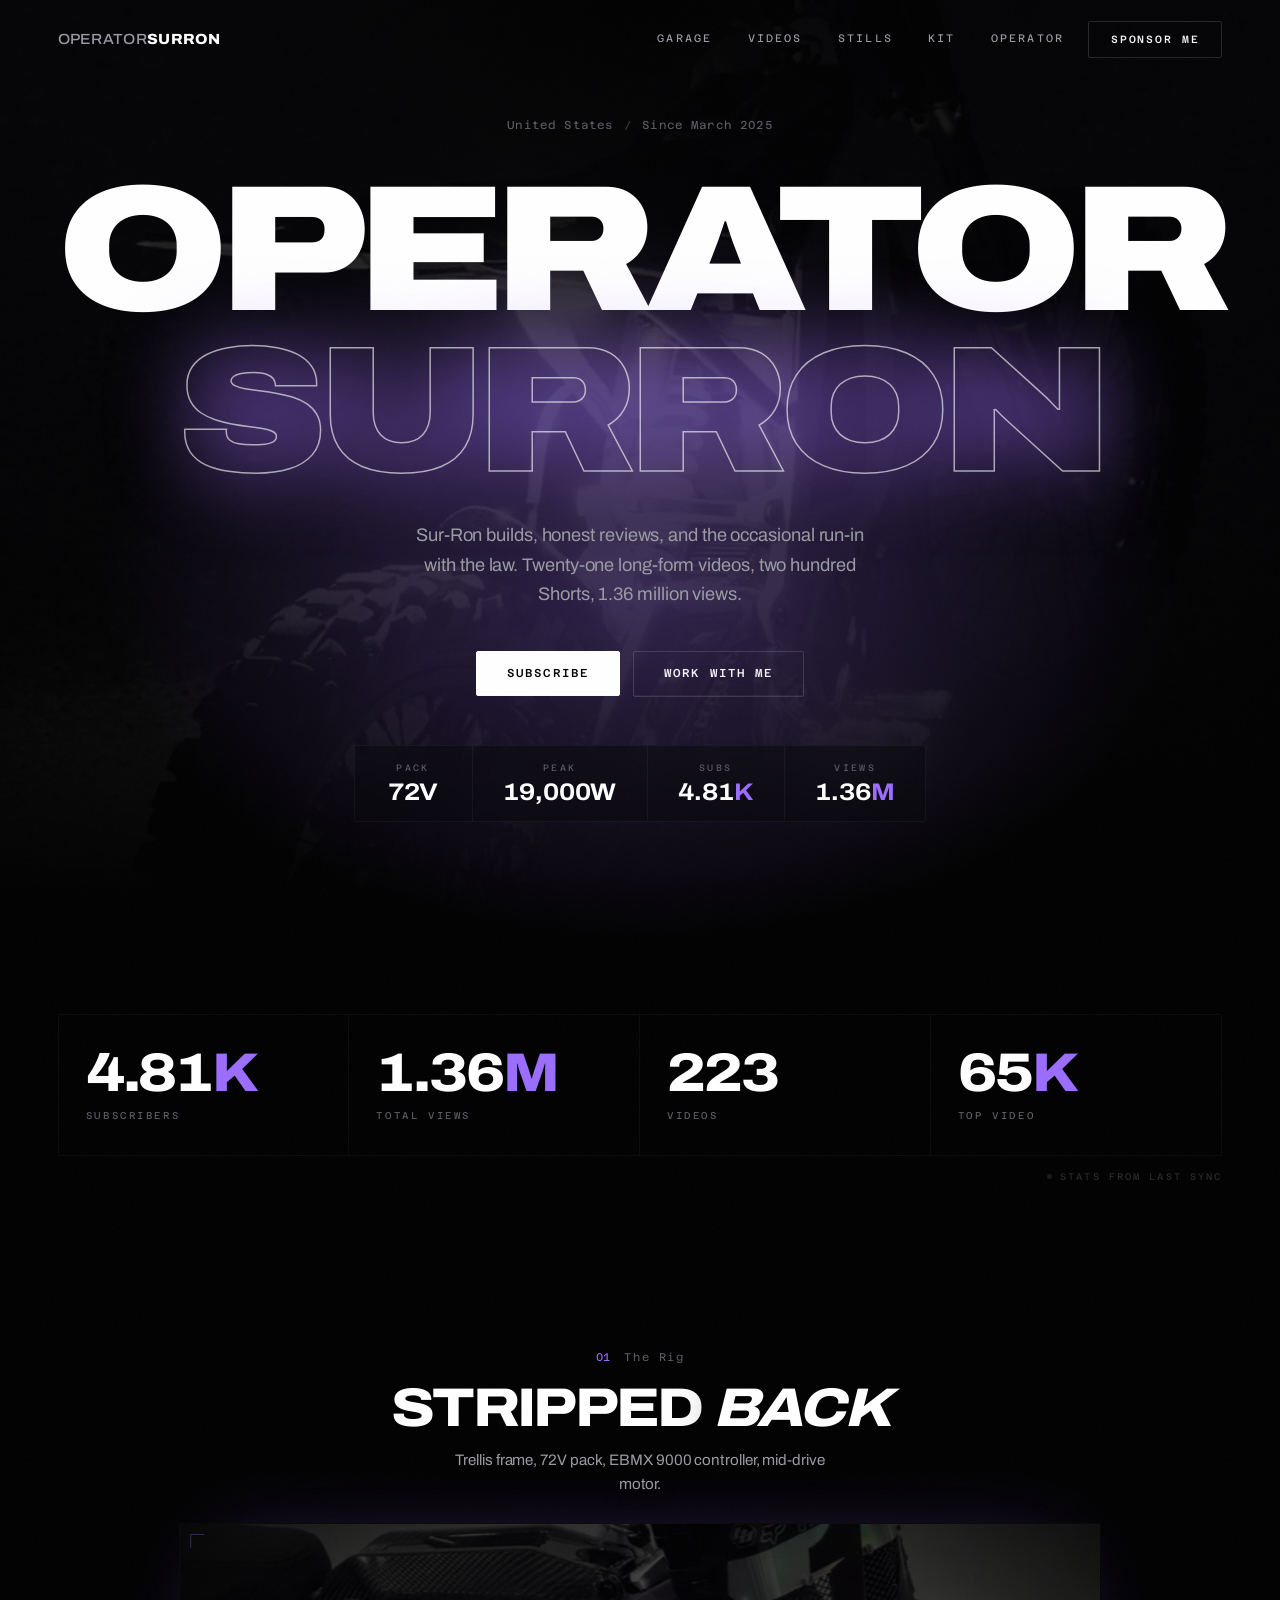
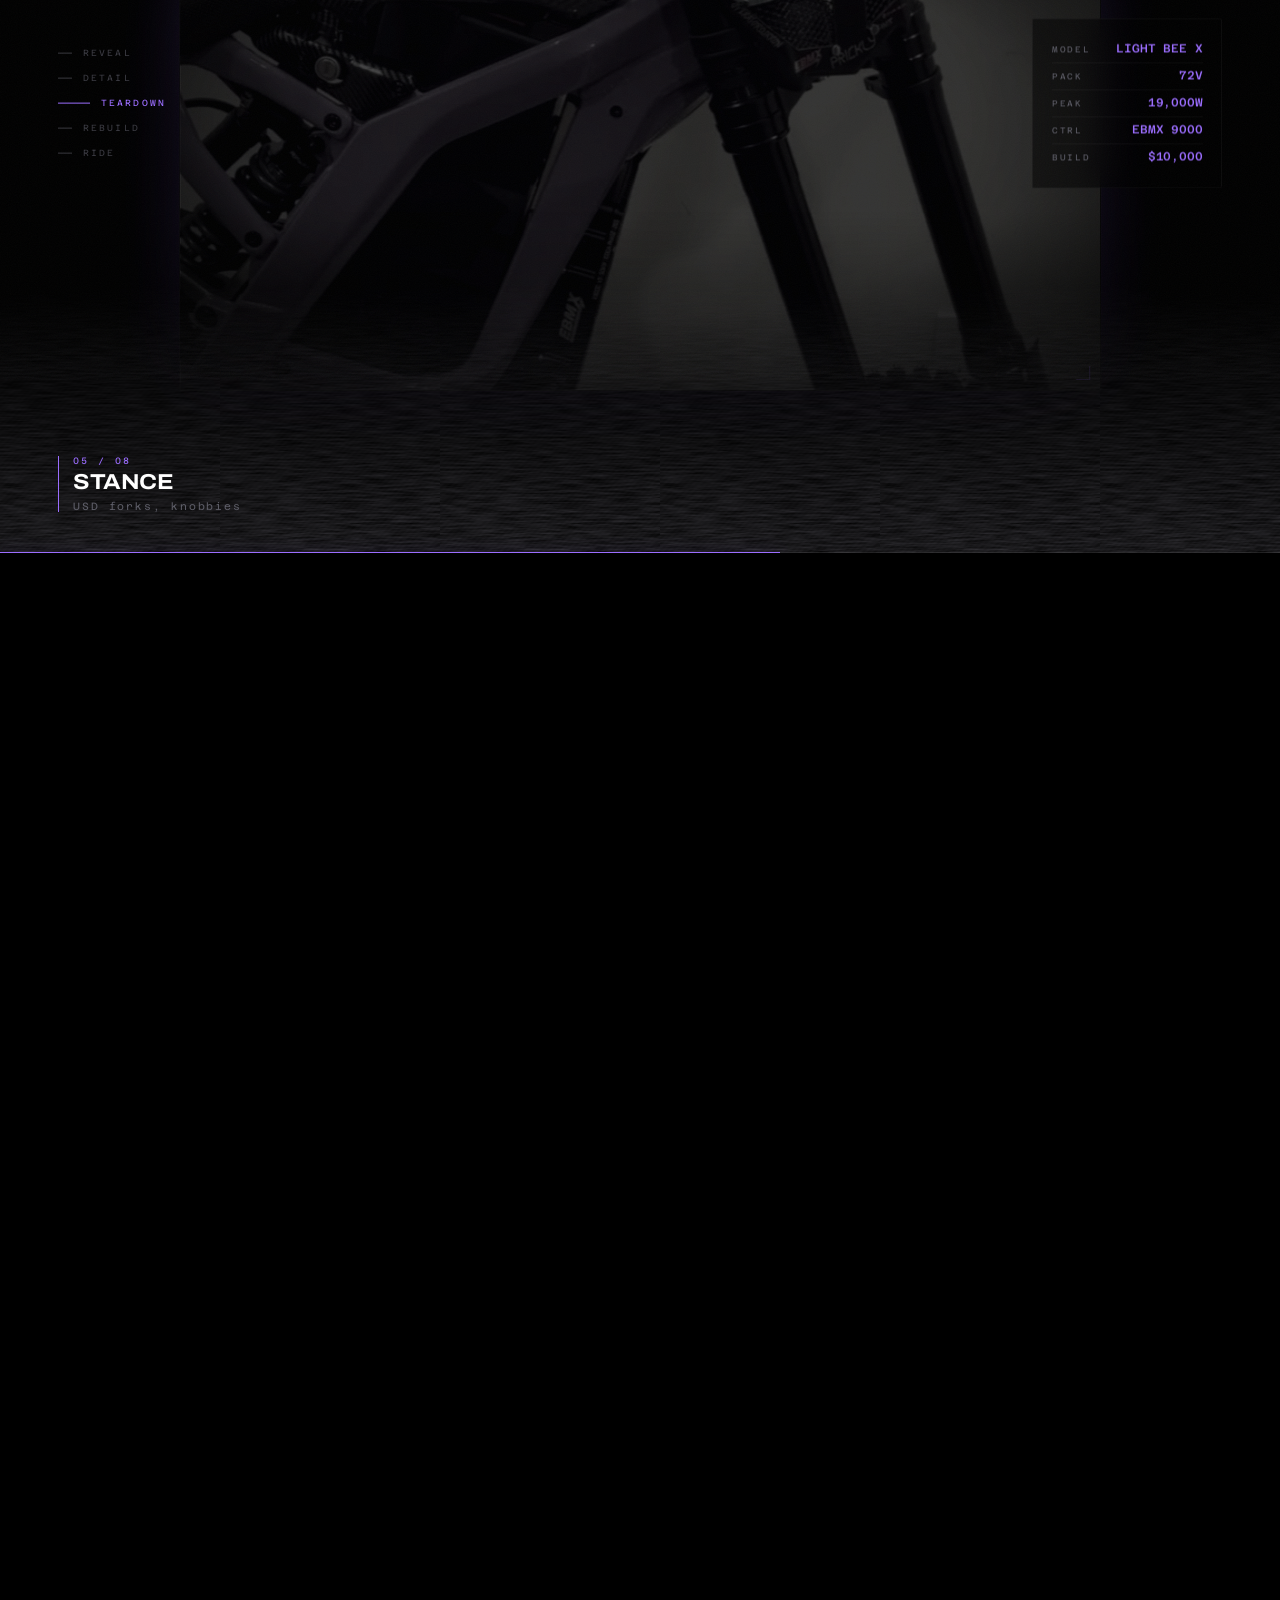
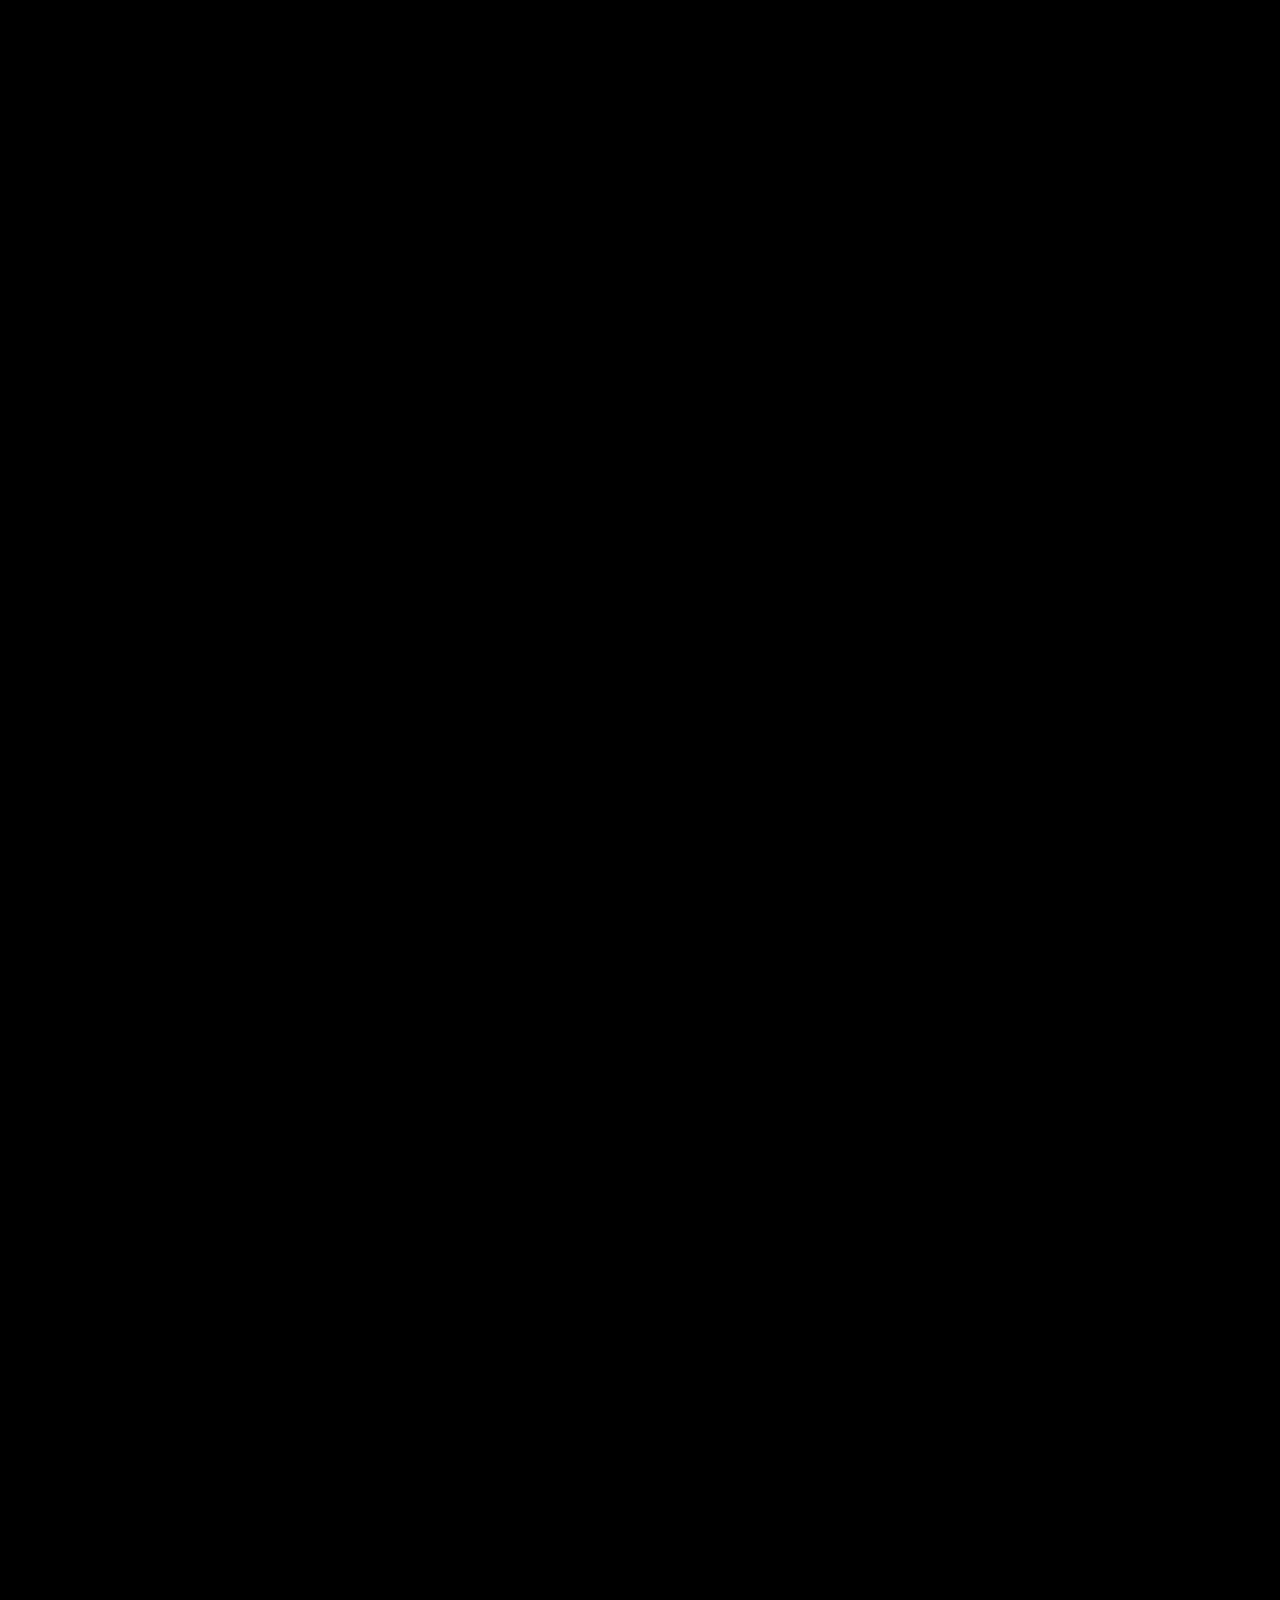
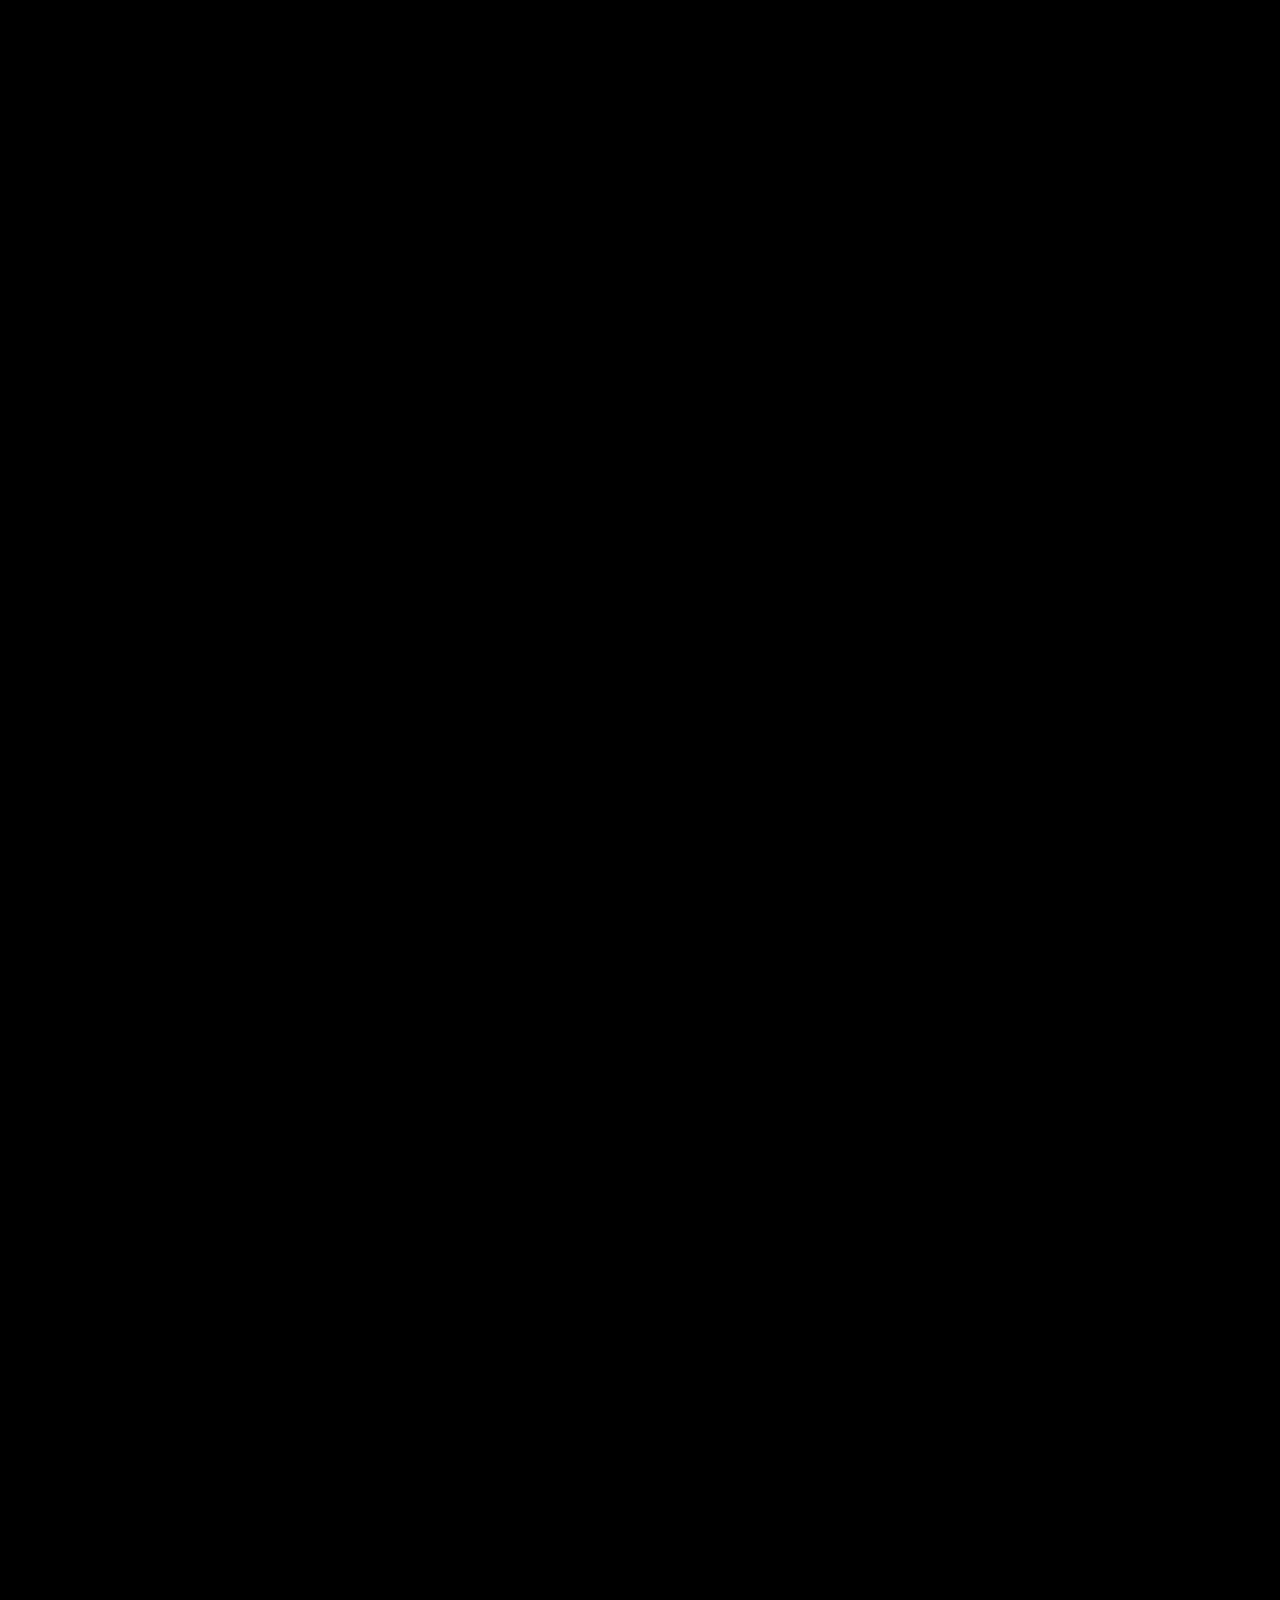
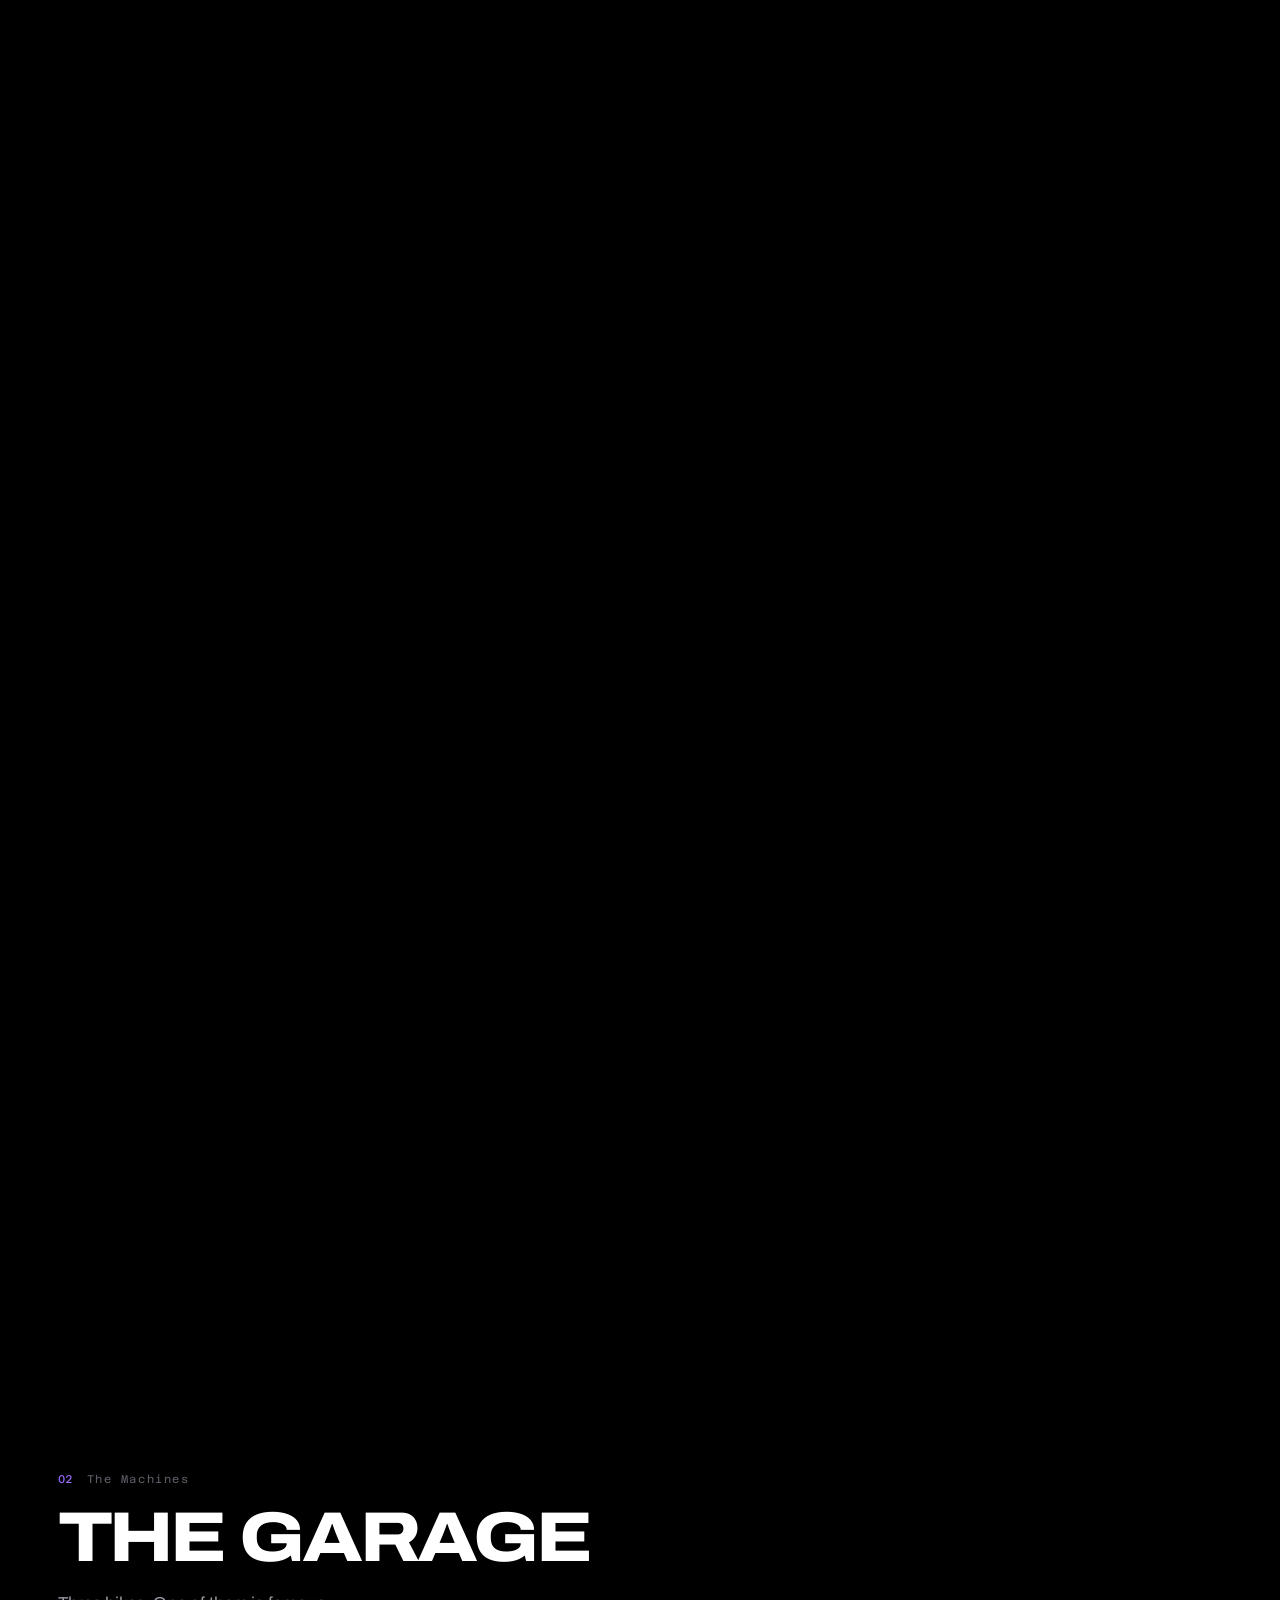
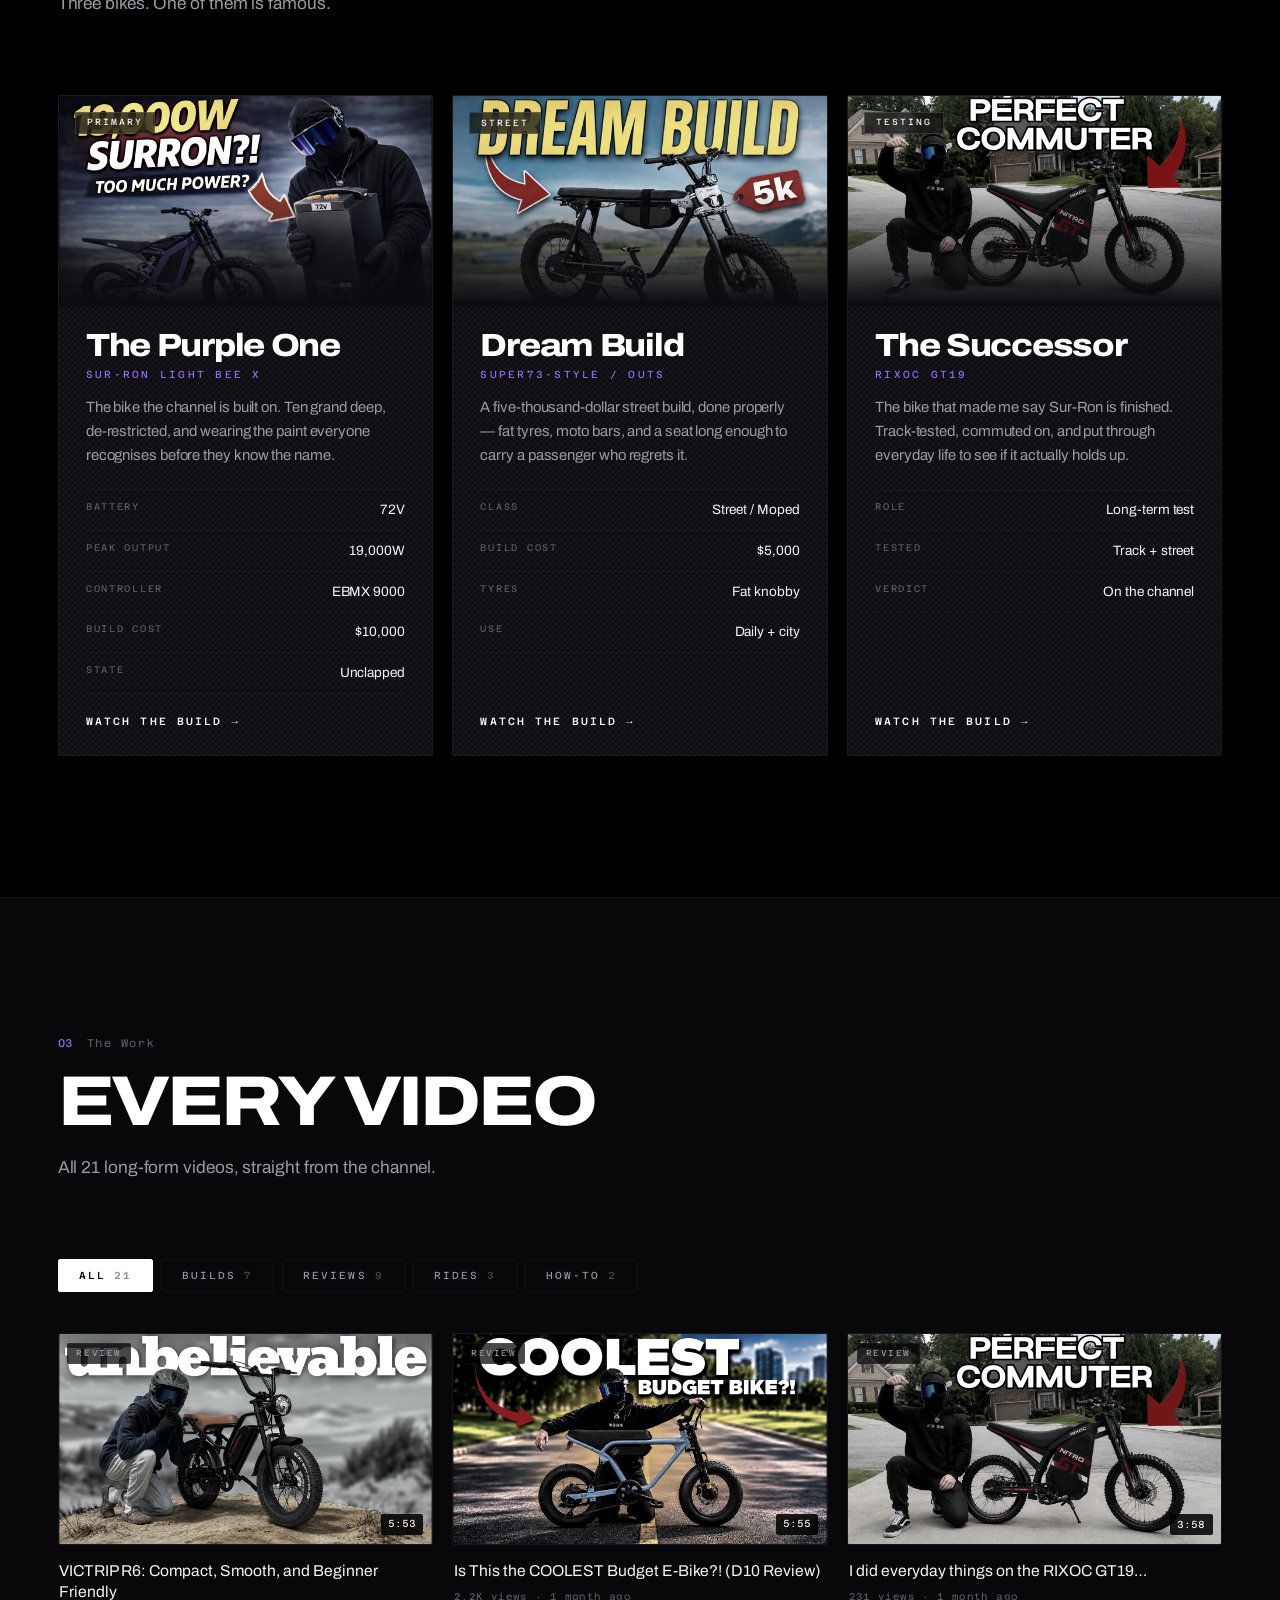
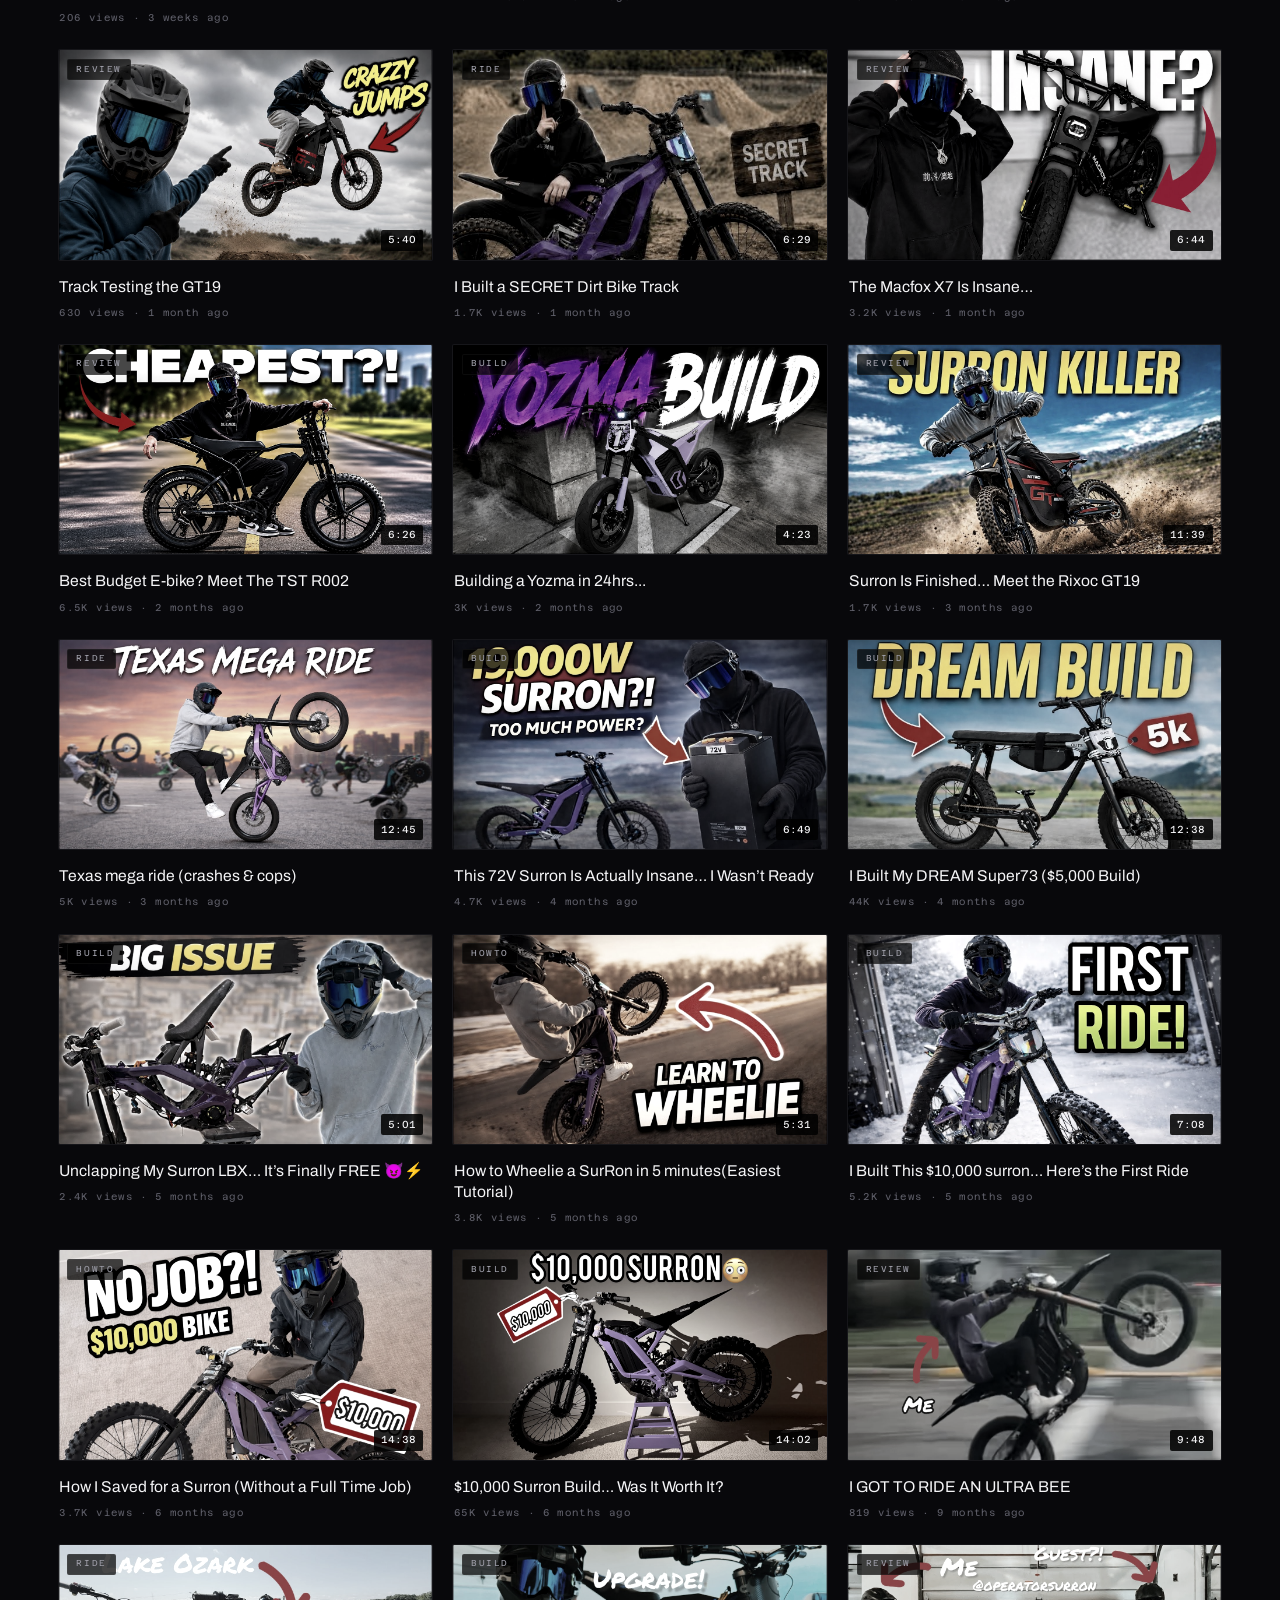
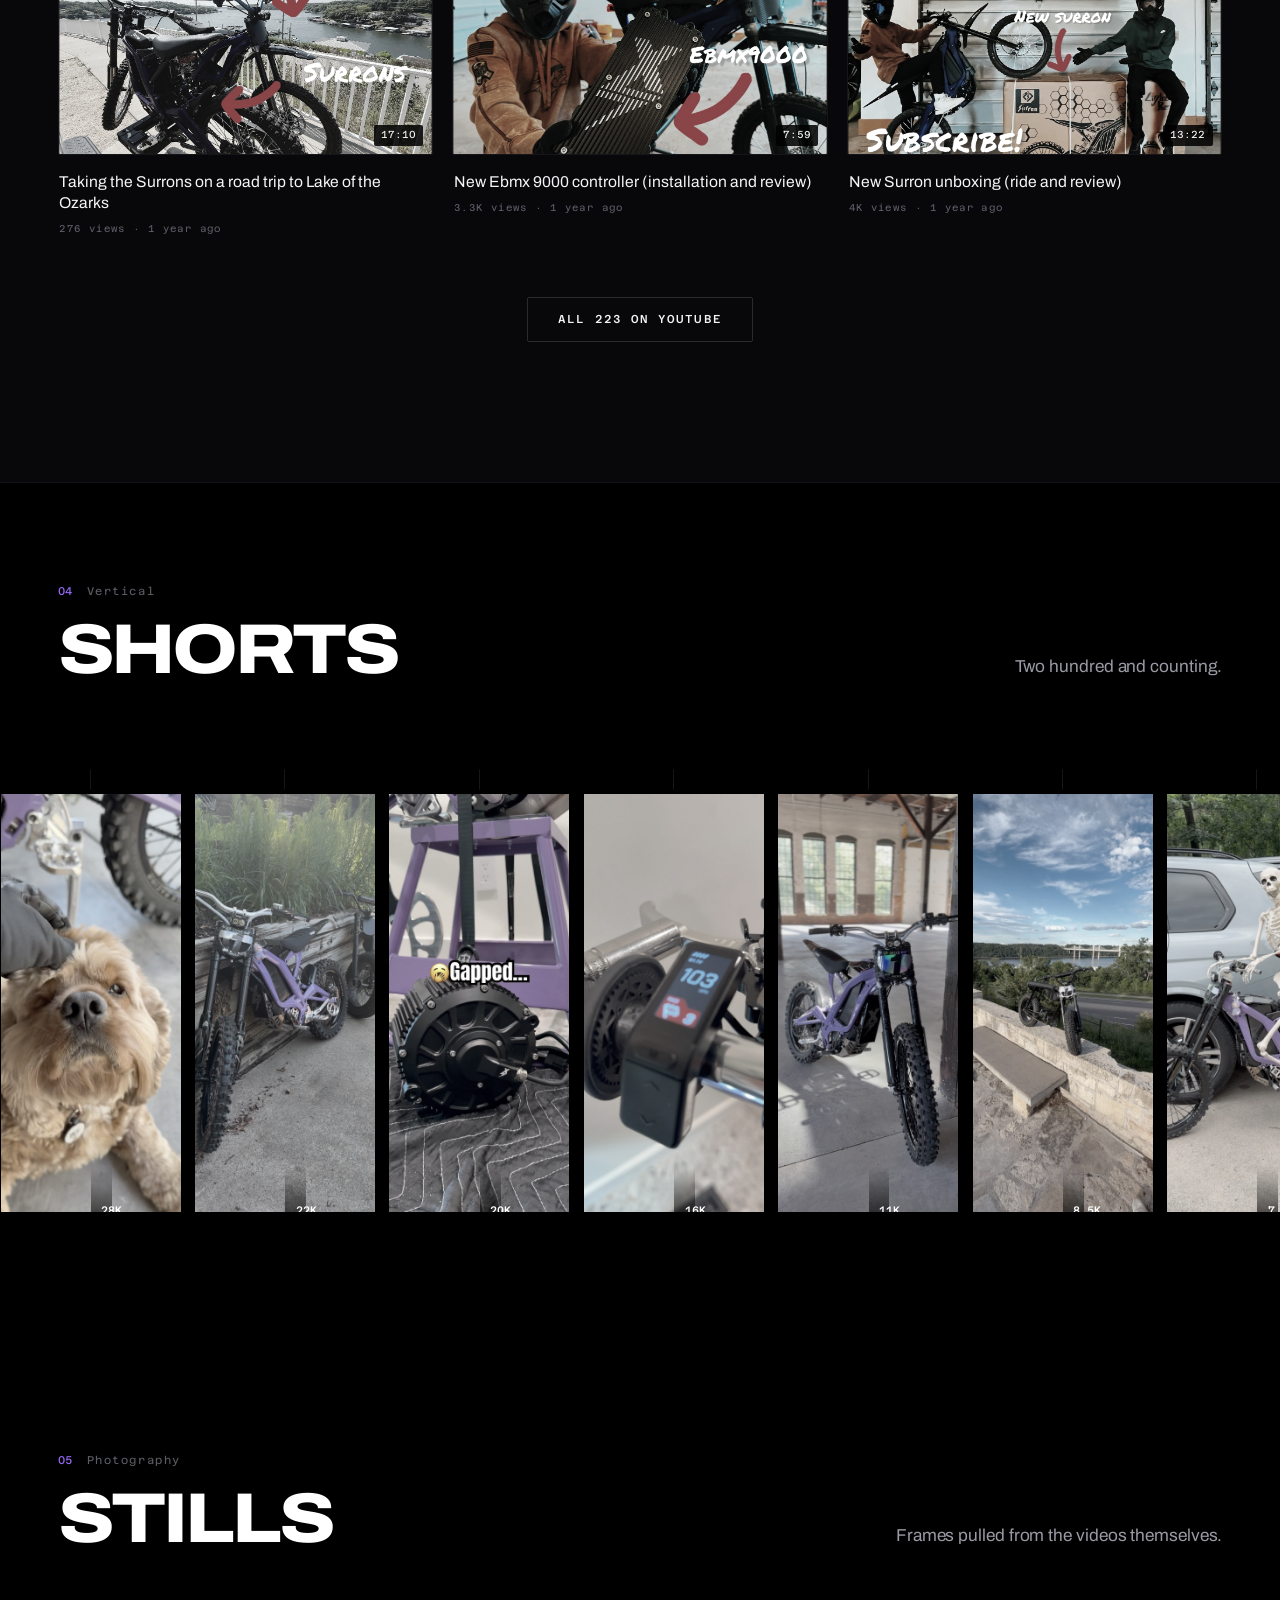
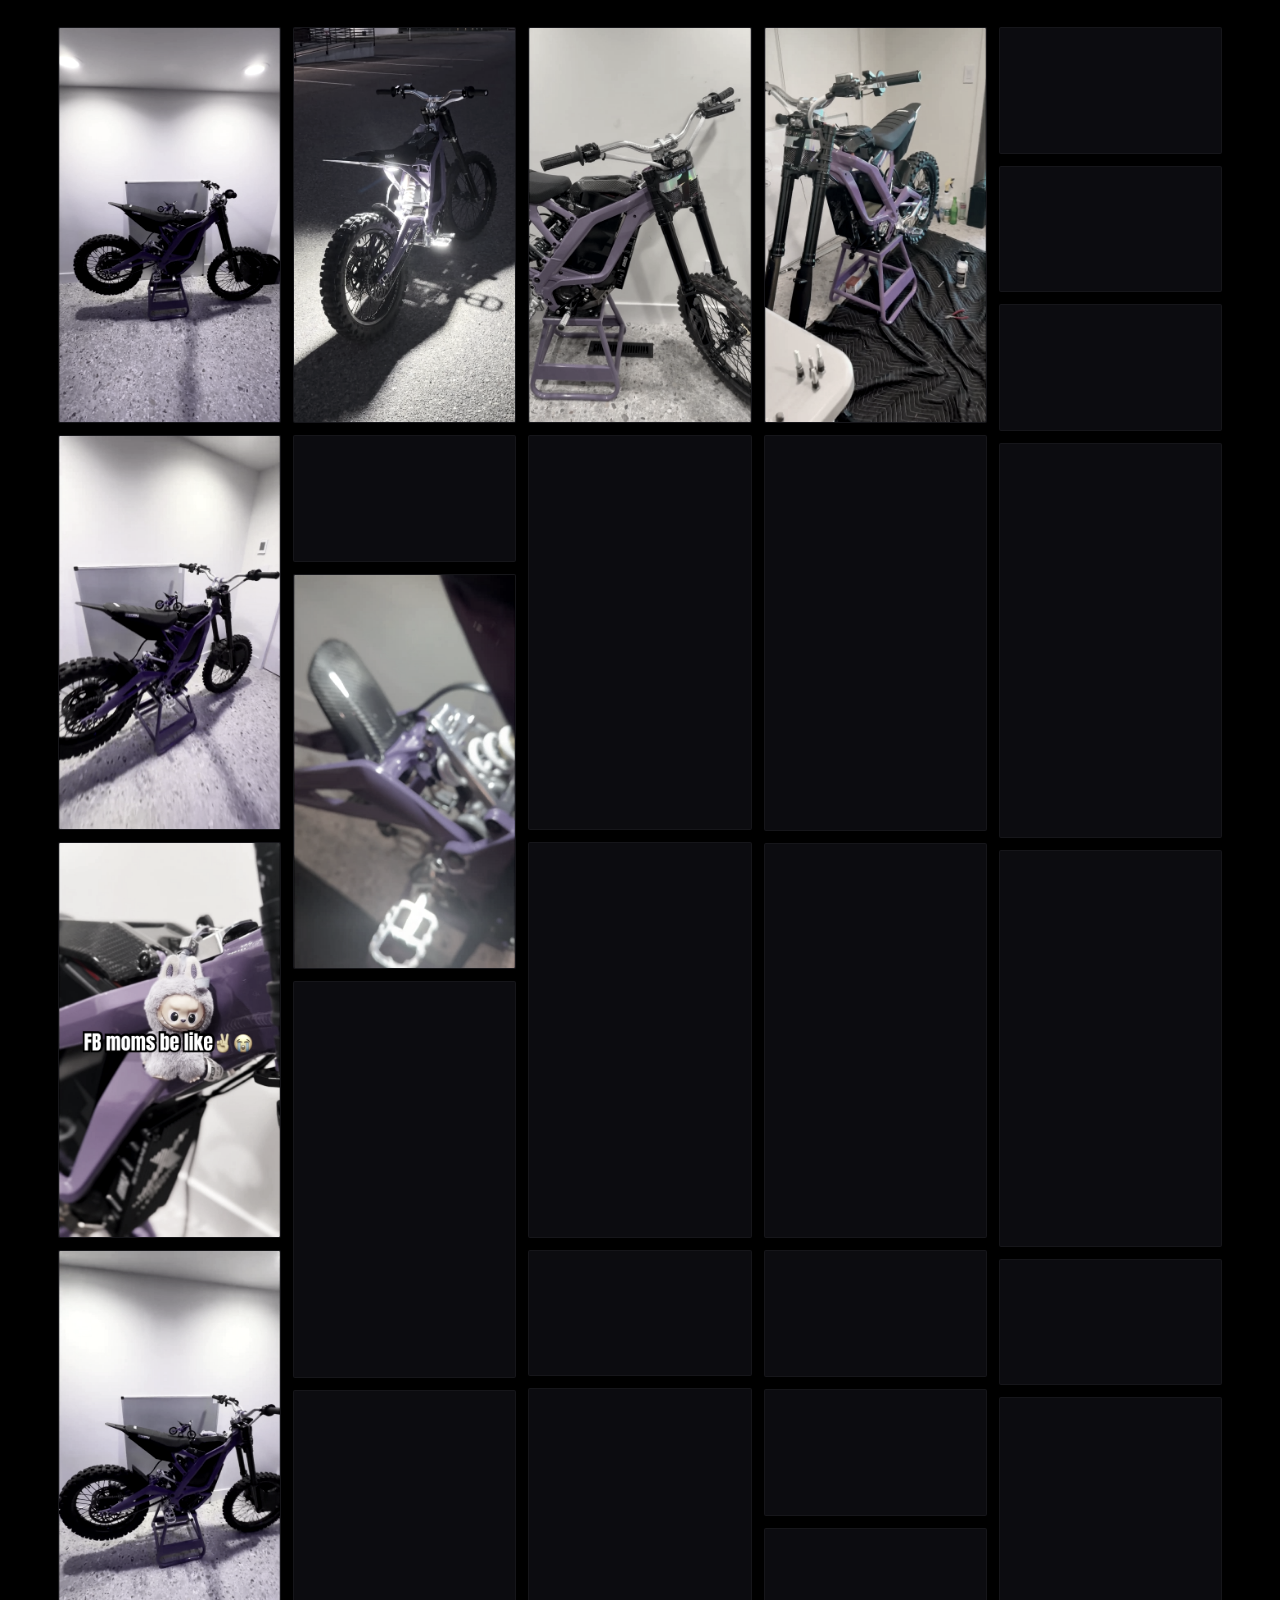
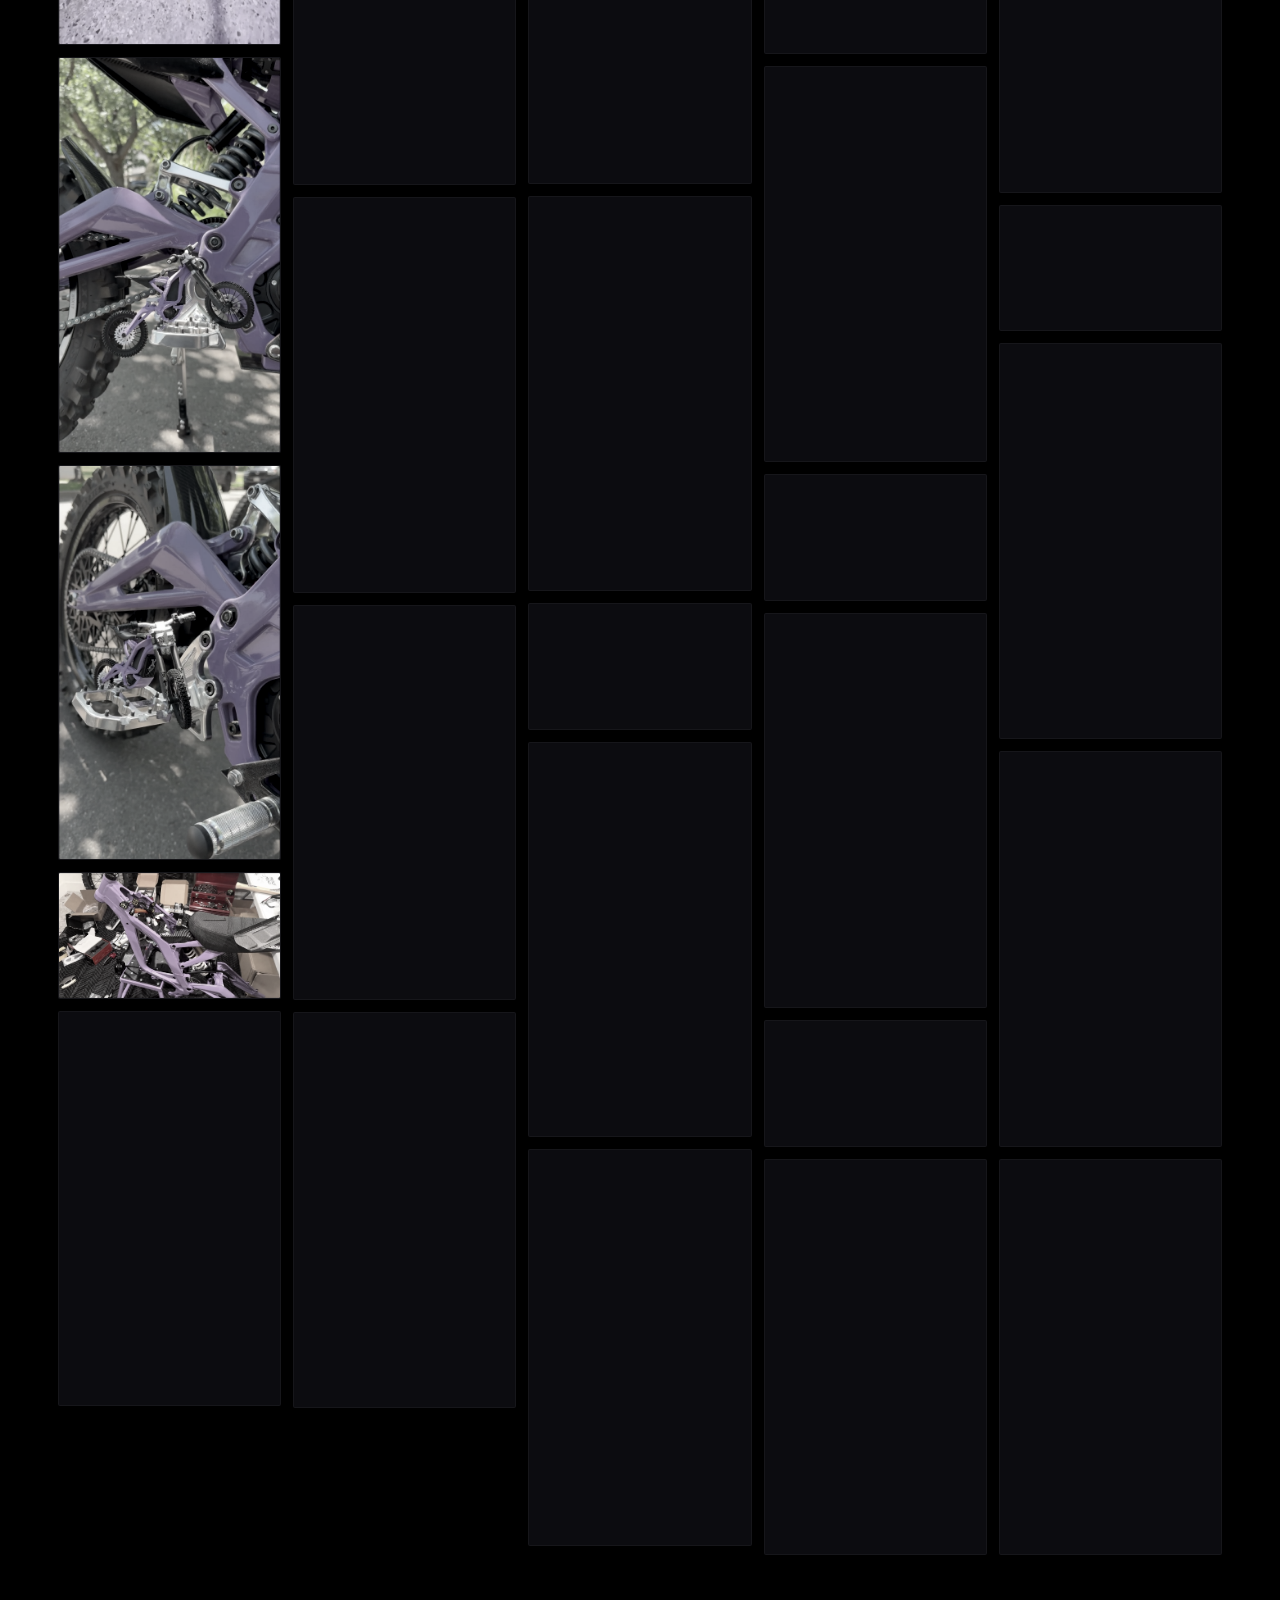
==== commit 220909a9: "Refinement pass: cut decoration, systematise motion and type Removed the chrome that was doing atmos" ====
--- a/index.html
+++ b/index.html
@@ -3,7 +3,7 @@
 <head>
 <meta charset="utf-8">
 <meta name="viewport" content="width=device-width, initial-scale=1, viewport-fit=cover">
-<title>OPERATOR SURRON — Electric Dirt Bikes, Built Hard</title>
+<title>Operator Surron — Sur-Ron builds, reviews and rides</title>
 <meta name="description" content="Sur-Ron builds, e-bike reviews and rides from @OperatorSurron. 223 videos, 1.36M views. Sponsorship and partnership enquiries welcome.">
 <meta name="theme-color" content="#000000">
 
@@ -19,29 +19,14 @@
 </head>
 <body>
 
-<!-- ── boot overlay ─────────────────────────────────────────────────────── -->
-<div class="boot" id="boot" aria-hidden="true">
-  <div class="boot__inner">
-    <div class="boot__bar"><i></i></div>
-    <div class="boot__txt">
-      <span data-boot="0">ARMING SYSTEM</span>
-      <span data-boot="1">72V — PACK LIVE</span>
-      <span data-boot="2">19,000W AVAILABLE</span>
-      <span data-boot="3">OPERATOR ONLINE</span>
-    </div>
-  </div>
-</div>
-
 <!-- ── texture layers ───────────────────────────────────────────────────── -->
 <div class="grain" aria-hidden="true"></div>
-<div class="scan" aria-hidden="true"></div>
 
 <a class="skip" href="#main">Skip to content</a>
 
 <!-- ── nav ──────────────────────────────────────────────────────────────── -->
 <header class="nav" id="nav">
   <a class="nav__mark" href="#top" aria-label="Operator Surron — home">
-    <span class="nav__bolt" aria-hidden="true">⚡</span>
     <span class="nav__name">OPERATOR<b>SURRON</b></span>
   </a>
 
@@ -53,7 +38,7 @@
     <a href="#operator">Operator</a>
   </nav>
 
-  <a class="btn btn--hazard nav__cta" href="#partner">
+  <a class="btn nav__cta" href="#partner">
     <span>Sponsor Me</span>
   </a>
 
@@ -78,15 +63,13 @@
 <!-- ══ HERO ═══════════════════════════════════════════════════════════════ -->
 <section class="hero">
   <div class="hero__bg" aria-hidden="true">
-    <img src="assets/brand/banner.jpg" alt="" fetchpriority="high">
+    <img src="assets/hero/h05.jpg" alt="" fetchpriority="high">
     <div class="hero__wash"></div>
   </div>
 
-  <div class="hero__grid" aria-hidden="true"></div>
-
-  <div class="hero__body">
+    <div class="hero__body">
     <p class="eyebrow">
-      <i class="dot"></i> CH. <span>UCwRWz4</span> — <span id="heroLoc">UNITED STATES</span> — EST. MAR 2025
+      <span id="heroLoc">United States</span> <i>/</i> Since March 2025
     </p>
 
     <h1 class="hero__title">
@@ -95,8 +78,8 @@
     </h1>
 
     <p class="hero__lede">
-      Electric dirt bikes, over-built and ridden hard. Ten-thousand-dollar
       Sur-Ron builds, honest reviews, and the occasional run-in with the law.
+      Twenty-one long-form videos, two hundred Shorts, 1.36 million views.
     </p>
 
     <div class="hero__acts">
@@ -108,22 +91,14 @@
   </div>
 
   <!-- HUD telemetry -->
-  <aside class="hud" aria-label="Channel telemetry">
+  <aside class="hud" aria-label="Channel at a glance">
     <div class="hud__row"><span>PACK</span><b data-count="72" data-suffix="V">0V</b></div>
     <div class="hud__row"><span>PEAK</span><b data-count="19000" data-suffix="W">0W</b></div>
     <div class="hud__row"><span>SUBS</span><b>4.81<i>K</i></b></div>
     <div class="hud__row"><span>VIEWS</span><b>1.36<i>M</i></b></div>
-    <div class="hud__meter"><i style="--p:.86"></i></div>
-    <p class="hud__note">STATUS <b>ARMED</b></p>
   </aside>
 
-  <div class="hero__scroll" aria-hidden="true"><span>SCROLL</span><i></i></div>
-</section>
-
-<!-- ══ TICKER ═════════════════════════════════════════════════════════════ -->
-<div class="ticker" aria-hidden="true">
-  <div class="ticker__track" id="tickerTrack"></div>
-</div>
+</section>
 
 <!-- ══ STATS ══════════════════════════════════════════════════════════════ -->
 <section class="stats" id="stats">
@@ -145,8 +120,8 @@
 
     <div class="rig__ui">
       <div class="rig__uiwrap">
-        <p class="kicker"><i>//</i> 01 — THE RIG</p>
-        <h2 class="rig__title" id="rigTitle">THE <em>PURPLE ONE</em></h2>
+        <p class="kicker"><i>01</i>The Rig</p>
+        <h2 class="rig__title" id="rigTitle">THE PURPLE ONE</h2>
         <p class="rig__copy" id="rigCopy">
           Sur-Ron Light Bee X. Powder-coated over cast alloy, built from the frame up.
         </p>
@@ -184,8 +159,8 @@
 <section class="sect" id="garage">
   <div class="wrap">
     <header class="sect__head">
-      <p class="kicker"><i>//</i> 02 — THE MACHINES</p>
-      <h2 class="sect__title">THE <em>GARAGE</em></h2>
+      <p class="kicker"><i>02</i>The Machines</p>
+      <h2 class="sect__title">THE GARAGE</h2>
       <p class="sect__sub">Three bikes. One of them is famous.</p>
     </header>
     <div class="garage" id="garageGrid"></div>
@@ -196,9 +171,9 @@
 <section class="sect sect--alt" id="videos">
   <div class="wrap">
     <header class="sect__head">
-      <p class="kicker"><i>//</i> 03 — THE WORK</p>
-      <h2 class="sect__title">BROAD<em>CAST</em></h2>
-      <p class="sect__sub">Every long-form video, straight from the channel.</p>
+      <p class="kicker"><i>03</i>The Work</p>
+      <h2 class="sect__title">EVERY VIDEO</h2>
+      <p class="sect__sub">All 21 long-form videos, straight from the channel.</p>
     </header>
 
     <div class="filters" role="tablist" aria-label="Filter videos" id="filters"></div>
@@ -217,10 +192,10 @@
   <div class="wrap">
     <header class="sect__head sect__head--row">
       <div>
-        <p class="kicker"><i>//</i> 04 — VERTICAL</p>
-        <h2 class="sect__title">SH<em>ORTS</em></h2>
-      </div>
-      <p class="sect__sub sect__sub--right">200+ deep. This is where the volume lives.</p>
+        <p class="kicker"><i>04</i>Vertical</p>
+        <h2 class="sect__title">SHORTS</h2>
+      </div>
+      <p class="sect__sub sect__sub--right">Two hundred and counting.</p>
     </header>
   </div>
   <div class="rail" id="shortsRail"></div>
@@ -231,11 +206,11 @@
   <div class="wrap">
     <header class="sect__head sect__head--row">
       <div>
-        <p class="kicker"><i>//</i> 05 — STILLS</p>
-        <h2 class="sect__title">THE <em>PURPLE</em></h2>
+        <p class="kicker"><i>05</i>Photography</p>
+        <h2 class="sect__title">STILLS</h2>
       </div>
       <p class="sect__sub sect__sub--right">
-        Every frame pulled straight from the channel.
+        Frames pulled from the videos themselves.
       </p>
     </header>
     <div class="gal" id="galGrid"></div>
@@ -246,8 +221,8 @@
 <section class="sect sect--alt" id="kit">
   <div class="wrap">
     <header class="sect__head">
-      <p class="kicker"><i>//</i> 06 — LOADOUT</p>
-      <h2 class="sect__title">THE <em>KIT</em></h2>
+      <p class="kicker"><i>06</i>Loadout</p>
+      <h2 class="sect__title">THE KIT</h2>
       <p class="sect__sub">What I wear, what I run, what I film with.</p>
     </header>
     <div class="kit" id="kitGrid"></div>
@@ -261,12 +236,12 @@
       <div class="op__frame">
         <img src="assets/brand/avatar.jpg" alt="Operator Surron mid-wheelie on the purple Sur-Ron" loading="lazy">
       </div>
-      <p class="op__cap">FIG. 01 — NO FACE. NEVER HAS BEEN.</p>
+      <p class="op__cap">Helmet on, every video since 2025.</p>
     </div>
 
     <div class="op__body">
-      <p class="kicker"><i>//</i> 07 — WHO</p>
-      <h2 class="sect__title">THE <em>OPERATOR</em></h2>
+      <p class="kicker"><i>07</i>Who</p>
+      <h2 class="sect__title">THE OPERATOR</h2>
       <p class="op__lead">
         Helmet on, visor down, purple Sur-Ron underneath. That's the whole
         brand — and it's deliberate. Nobody's here for my face.
@@ -300,8 +275,8 @@
 
   <div class="wrap">
     <header class="sect__head">
-      <p class="kicker kicker--yellow"><i>//</i> 08 — BUSINESS</p>
-      <h2 class="sect__title">WORK <em>WITH ME</em></h2>
+      <p class="kicker"><i>08</i>Business</p>
+      <h2 class="sect__title">WORK WITH ME</h2>
       <p class="sect__sub">
         Bikes, parts, gear, apparel. If it belongs on an electric dirt bike,
         I'll test it properly and say what I actually think.
--- a/styles/main.css
+++ b/styles/main.css
@@ -32,10 +32,10 @@
 
   /* 2×2 twill — reads as carbon at a glance, costs nothing */
   --weave:
-    linear-gradient(135deg,rgba(255,255,255,.042) 25%,transparent 25%,transparent 50%,
-      rgba(255,255,255,.042) 50%,rgba(255,255,255,.042) 75%,transparent 75%),
-    linear-gradient(45deg,rgba(255,255,255,.026) 25%,transparent 25%,transparent 50%,
-      rgba(255,255,255,.026) 50%,rgba(255,255,255,.026) 75%,transparent 75%);
+    linear-gradient(135deg,rgba(255,255,255,.022) 25%,transparent 25%,transparent 50%,
+      rgba(255,255,255,.022) 50%,rgba(255,255,255,.022) 75%,transparent 75%),
+    linear-gradient(45deg,rgba(255,255,255,.014) 25%,transparent 25%,transparent 50%,
+      rgba(255,255,255,.014) 50%,rgba(255,255,255,.014) 75%,transparent 75%);
   --weave-size:6px 6px;
   --weave-pos:0 0,3px 3px;
 
@@ -47,6 +47,9 @@
 
   --gut:clamp(1.25rem,4.5vw,5rem);
   --max:1320px;
+  --t-fast:.18s;
+  --t:.3s;
+  --t-slow:.55s;
   --ease:cubic-bezier(.22,1,.36,1);
   --ease-io:cubic-bezier(.65,0,.35,1);
 }
@@ -91,27 +94,6 @@
   0%,100%{transform:translate(0,0)}20%{transform:translate(-3%,2%)}
   40%{transform:translate(2%,-3%)}60%{transform:translate(-2%,-2%)}80%{transform:translate(3%,3%)}
 }
-/* soft cinema vignette — replaces the old scanlines */
-.scan{position:fixed;inset:0;z-index:9997;pointer-events:none;
-  background:radial-gradient(130% 100% at 50% 45%,transparent 55%,rgba(0,0,0,.55) 100%)}
-
-/* ── boot ────────────────────────────────────────────────────────────────── */
-.boot{position:fixed;inset:0;z-index:9999;background:var(--void);
-  display:grid;place-items:center;transition:opacity .7s var(--ease),visibility .7s}
-.boot.done{opacity:0;visibility:hidden}
-.boot__inner{width:min(300px,64vw);text-align:center}
-.boot__bar{height:1px;background:rgba(255,255,255,.1);overflow:hidden}
-.boot__bar i{display:block;height:100%;width:0;background:var(--white);
-  animation:load 1.5s var(--ease-io) forwards}
-@keyframes load{to{width:100%}}
-.boot__txt{position:relative;height:1.2em;margin-top:1.2rem}
-.boot__txt span{position:absolute;inset:0;font:400 .64rem/1.2 var(--f-mono);
-  letter-spacing:.34em;color:var(--ink-3);opacity:0;animation:flick .38s linear forwards}
-.boot__txt span[data-boot="1"]{animation-delay:.38s}
-.boot__txt span[data-boot="2"]{animation-delay:.76s}
-@keyframes flick{0%{opacity:0}15%{opacity:1}85%{opacity:1}100%{opacity:0}}
-.boot__txt span[data-boot="3"]{animation:flickHold .45s var(--ease) 1.14s forwards;color:var(--white)}
-@keyframes flickHold{from{opacity:0}to{opacity:1}}
 
 /* ── buttons ─────────────────────────────────────────────────────────────── */
 .btn{
@@ -120,8 +102,8 @@
   padding:1rem 1.9rem;background:var(--bg);color:var(--fg);border:1px solid var(--bd);
   cursor:pointer;overflow:hidden;border-radius:2px;
   font:500 .72rem/1 var(--f-mono);letter-spacing:.18em;text-transform:uppercase;
-  transition:color .4s var(--ease),border-color .4s var(--ease),
-             background .4s var(--ease),transform .4s var(--ease),box-shadow .4s var(--ease);
+  transition:color var(--t-slow) var(--ease),border-color var(--t-slow) var(--ease),
+             background var(--t-slow) var(--ease),transform var(--t-slow) var(--ease),box-shadow var(--t-slow) var(--ease);
 }
 .btn span{position:relative;z-index:1}
 /* wipe fill */
@@ -131,12 +113,10 @@
 .btn:hover{color:#000;border-color:var(--white)}
 .btn--solid{--bg:var(--white);--fg:#000;--bd:var(--white)}
 .btn--solid::before{background:var(--violet)}
-.btn--solid:hover{color:#000;border-color:var(--violet);
-  box-shadow:0 12px 44px -14px var(--violet-glow)}
+.btn--solid:hover{color:#000;border-color:var(--violet)}
 .btn--accent{--bd:var(--violet);--fg:var(--violet-hot)}
 .btn--accent::before{background:var(--violet)}
-.btn--accent:hover{color:#000;border-color:var(--violet);
-  box-shadow:0 12px 44px -14px var(--violet-glow)}
+.btn--accent:hover{color:#000;border-color:var(--violet)}
 .btn--big{padding:1.2rem 2.4rem;font-size:.76rem}
 
 /* ── nav ─────────────────────────────────────────────────────────────────── */
@@ -144,30 +124,27 @@
   position:fixed;top:0;left:0;right:0;z-index:900;
   display:flex;align-items:center;gap:1.5rem;padding:1.3rem var(--gut);
   border-bottom:1px solid transparent;
-  transition:background .5s var(--ease),backdrop-filter .5s,
-             border-color .5s,padding .5s var(--ease);
+  transition:background var(--t-slow) var(--ease),backdrop-filter var(--t),
+             border-color var(--t),padding var(--t-slow) var(--ease);
 }
 .nav.stuck{background:rgba(0,0,0,.72);backdrop-filter:blur(20px) saturate(120%);
   border-bottom-color:var(--line-2);padding-block:.85rem}
 .nav__mark{display:flex;align-items:center;gap:.6rem;margin-right:auto}
-.nav__bolt{width:16px;height:16px;flex:none;background:var(--violet);
-  clip-path:polygon(52% 0,0 58%,38% 58%,30% 100%,100% 38%,56% 38%);
-  box-shadow:0 0 14px var(--violet-glow)}
 .nav__name{font-family:var(--f-disp);font-size:.92rem;letter-spacing:.02em;
   font-variation-settings:"wdth" 105,"wght" 500;color:var(--ink-2)}
 .nav__name b{font-variation-settings:"wdth" 105,"wght" 800;color:var(--white)}
 .nav__links{display:flex;gap:2.2rem}
 .nav__links a{position:relative;font:400 .68rem/1 var(--f-mono);letter-spacing:.2em;
-  text-transform:uppercase;color:var(--ink-2);transition:color .3s}
+  text-transform:uppercase;color:var(--ink-2);transition:color var(--t)}
 .nav__links a::after{content:"";position:absolute;left:0;bottom:-8px;width:0;height:1px;
-  background:var(--violet);transition:width .35s var(--ease)}
+  background:var(--violet);transition:width var(--t) var(--ease)}
 .nav__links a:hover{color:var(--white)}
 .nav__links a:hover::after{width:100%}
 .nav__cta{padding:.78rem 1.35rem;font-size:.66rem}
 .nav__burger{display:none;flex-direction:column;gap:5px;background:none;border:0;
   padding:.5rem;cursor:pointer}
 .nav__burger i{display:block;width:22px;height:1px;background:var(--white);
-  transition:transform .35s var(--ease),opacity .2s}
+  transition:transform var(--t) var(--ease),opacity var(--t)}
 .nav__burger[aria-expanded="true"] i:nth-child(1){transform:translateY(6px) rotate(45deg)}
 .nav__burger[aria-expanded="true"] i:nth-child(2){opacity:0}
 .nav__burger[aria-expanded="true"] i:nth-child(3){transform:translateY(-6px) rotate(-45deg)}
@@ -177,19 +154,19 @@
   gap:.2rem;padding:0 var(--gut)}
 .drawer a{font-family:var(--f-disp);font-size:clamp(2.2rem,9vw,3.2rem);line-height:1.14;
   font-variation-settings:"wdth" 110,"wght" 700;letter-spacing:-.03em;
-  color:var(--ink-3);transition:color .25s,transform .3s var(--ease)}
+  color:var(--ink-3);transition:color var(--t),transform var(--t) var(--ease)}
 .drawer a:hover{color:var(--white);transform:translateX(12px)}
 .drawer__cta{color:var(--violet)!important}
 
 /* ── hero — centred product launch ───────────────────────────────────────── */
 .hero{position:relative;min-height:100svh;display:flex;flex-direction:column;
   align-items:center;justify-content:center;text-align:center;
-  padding:7.5rem var(--gut) 5rem;overflow:hidden;isolation:isolate}
+  padding:7.5rem var(--gut) 7.5rem;overflow:hidden;isolation:isolate}
 .hero__bg{position:absolute;inset:0;z-index:-2}
-.hero__bg img{width:100%;height:100%;object-fit:cover;object-position:center 40%;
-  filter:grayscale(1) contrast(1.2) brightness(.34);
-  transform:scale(1.1);animation:drift 30s ease-in-out infinite alternate}
-@keyframes drift{to{transform:scale(1.18) translate3d(-1.5%,-1%,0)}}
+.hero__bg img{width:100%;height:100%;object-fit:cover;object-position:center 38%;
+  filter:brightness(.62);
+  transform:scale(1.06);animation:drift 34s ease-in-out infinite alternate}
+@keyframes drift{to{transform:scale(1.13) translate3d(-1.2%,-.8%,0)}}
 .hero__wash{position:absolute;inset:0;
   background:
     radial-gradient(60% 55% at 50% 62%,rgba(155,109,255,.28),transparent 70%),
@@ -197,17 +174,13 @@
     linear-gradient(to top,var(--void) 3%,rgba(0,0,0,.82) 42%,rgba(0,0,0,.6) 100%);
 }
 /* faint carbon floor catching the spotlight */
-.hero__grid{position:absolute;inset:auto 0 0;height:44%;z-index:-1;pointer-events:none;
-  background-image:var(--weave);background-size:var(--weave-size);
-  background-position:var(--weave-pos);opacity:.5;
-  mask-image:linear-gradient(to top,#000 0%,transparent 100%)}
 
 .hero__body{position:relative;max-width:100%;display:flex;flex-direction:column;
   align-items:center}
-.eyebrow{display:flex;align-items:center;justify-content:center;gap:.7rem;flex-wrap:wrap;
-  font:400 .62rem/1 var(--f-mono);letter-spacing:.3em;color:var(--ink-3);
-  margin:0 0 2.2rem;text-transform:uppercase}
-.eyebrow span{color:var(--ink-2)}
+.eyebrow{display:flex;align-items:baseline;justify-content:center;gap:.65rem;flex-wrap:wrap;
+  font:400 .72rem/1 var(--f-mono);letter-spacing:.1em;color:var(--ink-3);
+  margin:0 0 2.4rem}
+.eyebrow i{font-style:normal;color:var(--ink-4)}
 .dot{width:5px;height:5px;border-radius:50%;background:var(--violet);flex:none;
   box-shadow:0 0 0 0 var(--violet-glow);animation:pulse 2.6s infinite}
 @keyframes pulse{70%{box-shadow:0 0 0 8px rgba(155,109,255,0)}100%{box-shadow:0 0 0 0 rgba(155,109,255,0)}}
@@ -216,7 +189,7 @@
   font-variation-settings:"wdth" 118,"wght" 900}
 .hero__l1,.hero__l2{display:block}
 .hero__l1{color:var(--white);opacity:0;animation:rise 1.1s var(--ease) .2s forwards}
-.hero__l2{position:relative;color:transparent;-webkit-text-stroke:1.5px rgba(255,255,255,.34);
+.hero__l2{position:relative;color:transparent;-webkit-text-stroke:1.5px rgba(255,255,255,.62);
   opacity:0;animation:rise 1.1s var(--ease) .38s forwards}
 .hero__l2::after{content:attr(data-text);position:absolute;inset:0;color:var(--violet);
   filter:blur(42px);opacity:.55;z-index:-1;-webkit-text-stroke:0}
@@ -228,7 +201,7 @@
   opacity:0;animation:rise 1.1s var(--ease) .72s forwards}
 
 /* telemetry strip — centred under the product */
-.hud{display:flex;flex-wrap:wrap;justify-content:center;gap:0;margin-top:3.4rem;
+.hud{display:flex;flex-wrap:wrap;justify-content:center;gap:0;margin-top:3rem;
   border:1px solid var(--line-2);background:rgba(8,8,11,.55);backdrop-filter:blur(14px);
   opacity:0;animation:rise 1.1s var(--ease) .9s forwards;border-radius:2px;overflow:hidden}
 .hud__row{display:flex;flex-direction:column;align-items:center;gap:.5rem;
@@ -238,26 +211,8 @@
 .hud__row b{font-family:var(--f-disp);font-size:1.5rem;line-height:1;color:var(--white);
   font-variation-settings:"wdth" 112,"wght" 700;font-variant-numeric:tabular-nums}
 .hud__row b i{font-style:normal;color:var(--violet)}
-.hud__meter,.hud__note{display:none}
-
-.hero__scroll{position:absolute;left:50%;transform:translateX(-50%);bottom:1.8rem;
-  display:flex;flex-direction:column;align-items:center;gap:.7rem;
-  font:400 .58rem/1 var(--f-mono);letter-spacing:.3em;color:var(--ink-3)}
-.hero__scroll i{width:1px;height:38px;background:linear-gradient(var(--ink-4),transparent);
-  position:relative;overflow:hidden}
-.hero__scroll i::after{content:"";position:absolute;inset:0;background:var(--violet);
-  animation:sweepY 2.4s var(--ease-io) infinite}
+
 @keyframes sweepY{0%{transform:translateY(-100%)}100%{transform:translateY(100%)}}
-
-/* ── ticker ──────────────────────────────────────────────────────────────── */
-.ticker{position:relative;overflow:hidden;background:var(--void);color:var(--ink-3);
-  border-block:1px solid var(--line-2);padding:.9rem 0}
-.ticker__track{display:flex;gap:3rem;width:max-content;animation:marq 44s linear infinite}
-.ticker__track span{display:flex;align-items:center;gap:3rem;white-space:nowrap;
-  font:400 .66rem/1 var(--f-mono);letter-spacing:.26em;text-transform:uppercase}
-.ticker__track span::after{content:"";width:3px;height:3px;border-radius:50%;
-  background:var(--violet);opacity:.8}
-@keyframes marq{to{transform:translateX(-50%)}}
 
 /* ── sections ────────────────────────────────────────────────────────────── */
 .sect{position:relative;padding:clamp(5rem,11vw,10rem) 0}
@@ -270,15 +225,14 @@
 .sect__head{margin-bottom:clamp(3rem,6vw,5rem);max-width:64ch}
 .sect__head--row{display:flex;justify-content:space-between;align-items:flex-end;
   gap:2rem;flex-wrap:wrap;max-width:none}
-.kicker{display:flex;align-items:center;gap:.6rem;margin:0 0 1.2rem;
-  font:400 .64rem/1 var(--f-mono);letter-spacing:.3em;color:var(--ink-3);
-  text-transform:uppercase}
-.kicker i{font-style:normal;color:var(--violet)}
+.kicker{display:flex;align-items:baseline;gap:.85rem;margin:0 0 1.3rem;
+  font:400 .7rem/1 var(--f-mono);letter-spacing:.14em;color:var(--ink-3)}
+.kicker i{font-style:normal;color:var(--violet);
+  font-variant-numeric:tabular-nums;letter-spacing:.06em}
 .kicker--yellow{color:var(--ink-3)}
-.sect__title{font-size:clamp(2.6rem,7.5vw,6rem);letter-spacing:-.05em;
+.sect__title{font-size:clamp(2.4rem,5.6vw,4.4rem);letter-spacing:-.045em;
+  text-wrap:balance;
   font-variation-settings:"wdth" 116,"wght" 800;color:var(--white)}
-.sect__title em{font-style:normal;color:transparent;
-  -webkit-text-stroke:1.2px rgba(255,255,255,.3)}
 .sect__sub{margin:1.3rem 0 0;color:var(--ink-2);max-width:52ch}
 .sect__sub--right{text-align:right;margin:0}
 .sect__more{margin-top:3.5rem;text-align:center}
@@ -288,7 +242,7 @@
 .stats__grid{display:grid;grid-template-columns:repeat(4,1fr);
   border:1px solid var(--line-2);border-radius:2px;overflow:hidden}
 .stat{position:relative;padding:2.1rem 1.7rem;border-right:1px solid var(--line-2);
-  overflow:hidden;transition:background .5s var(--ease)}
+  overflow:hidden;transition:background var(--t-slow) var(--ease)}
 .stat:last-child{border-right:0}
 .stat:hover{background:var(--panel)}
 .stat b{display:block;font-family:var(--f-disp);
@@ -302,12 +256,12 @@
 /* live-update flourish */
 .stat.bump{animation:bump .9s var(--ease)}
 @keyframes bump{0%{transform:none}22%{transform:translateY(-6px)}100%{transform:none}}
-.stat.bump b{animation:glow 1.4s var(--ease)}
+.stat.bump b{animation:glow 1var(--t-slow) var(--ease)}
 @keyframes glow{0%{color:var(--violet);text-shadow:0 0 26px var(--violet-glow)}
   100%{color:var(--white);text-shadow:none}}
 .stat__delta{position:absolute;top:1.2rem;right:1.3rem;
   font:500 .68rem/1 var(--f-mono);color:var(--violet);opacity:0;pointer-events:none}
-.stat__delta.on{animation:delta 2.4s var(--ease) forwards}
+.stat__delta.on{animation:delta 2var(--t-slow) var(--ease) forwards}
 @keyframes delta{
   0%{opacity:0;transform:translateY(10px)}
   18%{opacity:1;transform:translateY(0)}
@@ -365,12 +319,10 @@
 .rig__title{font-size:clamp(1.8rem,4.4vw,3.4rem);letter-spacing:-.05em;color:var(--white);
   font-variation-settings:"wdth" 116,"wght" 800;
   text-shadow:0 6px 40px rgba(0,0,0,.85);
-  transition:opacity .55s var(--ease),transform .55s var(--ease)}
-.rig__title em{font-style:normal;color:transparent;
-  -webkit-text-stroke:1.2px rgba(255,255,255,.4)}
+  transition:opacity var(--t-slow) var(--ease),transform var(--t-slow) var(--ease)}
 .rig__copy{margin:.9rem auto 0;max-width:46ch;font-size:.95rem;color:var(--ink-2);
   text-shadow:0 2px 20px rgba(0,0,0,.9);
-  transition:opacity .55s var(--ease),transform .55s var(--ease)}
+  transition:opacity var(--t-slow) var(--ease),transform var(--t-slow) var(--ease)}
 .rig__title.swap,.rig__copy.swap{opacity:0;transform:translateY(14px)}
 
 /* shot plate, bottom-left */
@@ -388,7 +340,7 @@
   pointer-events:none;border-radius:2px}
 .rig__specrow{display:flex;justify-content:space-between;align-items:baseline;gap:.8rem;
   padding:.44rem 0;border-bottom:1px solid var(--line-2);opacity:.18;
-  transition:opacity .55s var(--ease)}
+  transition:opacity var(--t-slow) var(--ease)}
 .rig__specrow:last-child{border-bottom:0}
 .rig__specrow.on{opacity:1}
 .rig__specrow span{font:400 .54rem/1 var(--f-mono);letter-spacing:.2em;color:var(--ink-3)}
@@ -398,9 +350,9 @@
   display:flex;flex-direction:column;gap:1rem;pointer-events:none}
 .rig__ph{display:flex;align-items:center;gap:.7rem;
   font:400 .56rem/1 var(--f-mono);letter-spacing:.24em;text-transform:uppercase;
-  color:var(--ink-4);transition:color .5s var(--ease)}
+  color:var(--ink-4);transition:color var(--t-slow) var(--ease)}
 .rig__ph i{width:14px;height:1px;background:currentColor;
-  transition:width .5s var(--ease)}
+  transition:width var(--t-slow) var(--ease)}
 .rig__ph.on{color:var(--violet)}
 .rig__ph.on i{width:32px}
 
@@ -410,7 +362,7 @@
   box-shadow:0 0 14px var(--violet-glow)}
 .rig__hint{position:absolute;right:var(--gut);bottom:2.6rem;margin:0;
   font:400 .58rem/1 var(--f-mono);letter-spacing:.34em;color:var(--ink-3);
-  transition:opacity .5s;text-transform:uppercase}
+  transition:opacity var(--t);text-transform:uppercase}
 .rig__hint.gone{opacity:0}
 .rig__fallback{position:absolute;inset:auto 0 45%;text-align:center;color:var(--ink-3);
   font:400 .78rem/1.6 var(--f-mono);padding:0 var(--gut)}
@@ -420,6 +372,7 @@
   .rig__spec,.rig__phases{display:none}
   .rig__plate{bottom:2rem}
   .rig__label{font-size:1.1rem}
+  .rig__stage,.rig__canvas{width:min(90vw,560px);max-height:44vh;top:54%}
 }
 
 /* ── garage ──────────────────────────────────────────────────────────────── */
@@ -428,12 +381,11 @@
   background-image:var(--weave);background-size:var(--weave-size);
   background-position:var(--weave-pos);
   border:1px solid var(--line-2);border-radius:2px;overflow:hidden;
-  transition:transform .55s var(--ease),border-color .55s,box-shadow .55s}
-.bike:hover{transform:translateY(-6px);border-color:rgba(155,109,255,.4);
-  box-shadow:0 30px 70px -32px var(--violet-glow)}
+  transition:transform var(--t-slow) var(--ease),border-color var(--t),box-shadow .55s}
+.bike:hover{transform:translateY(-6px);border-color:var(--line-3)}
 .bike__img{position:relative;aspect-ratio:16/9;overflow:hidden;background:#000}
 .bike__img img{width:100%;height:100%;object-fit:cover;
-  filter:grayscale(.55) contrast(1.06);transition:transform .8s var(--ease),filter .55s}
+  filter:grayscale(.55) contrast(1.06);transition:transform .8s var(--ease),filter var(--t)}
 .bike:hover .bike__img img{transform:scale(1.06);filter:grayscale(.15) contrast(1.08)}
 .bike__img::after{content:"";position:absolute;inset:0;
   background:linear-gradient(to top,var(--panel) 1%,transparent 55%)}
@@ -454,7 +406,7 @@
 .bike__link{margin-top:auto;align-self:flex-start;background:none;border:0;padding:0;
   cursor:pointer;display:inline-flex;align-items:center;gap:.5rem;
   font:500 .66rem/1 var(--f-mono);letter-spacing:.2em;text-transform:uppercase;
-  color:var(--white);transition:gap .3s var(--ease),color .3s}
+  color:var(--white);transition:gap var(--t) var(--ease),color .3s}
 .bike__link:hover{gap:.95rem;color:var(--violet)}
 
 /* ── filters ─────────────────────────────────────────────────────────────── */
@@ -462,7 +414,7 @@
 .filt{padding:.65rem 1.25rem;background:transparent;border:1px solid var(--line-2);
   cursor:pointer;border-radius:2px;
   font:400 .64rem/1 var(--f-mono);letter-spacing:.2em;text-transform:uppercase;
-  color:var(--ink-2);transition:all .35s var(--ease)}
+  color:var(--ink-2);transition:all var(--t) var(--ease)}
 .filt:hover{border-color:var(--line-3);color:var(--white)}
 .filt[aria-selected="true"]{background:var(--white);border-color:var(--white);
   color:#000;font-weight:500}
@@ -471,23 +423,22 @@
 /* ── videos ──────────────────────────────────────────────────────────────── */
 .vids{display:grid;gap:1.2rem;grid-template-columns:repeat(auto-fill,minmax(280px,1fr))}
 .vid{position:relative;background:none;border:0;padding:0;text-align:left;cursor:pointer;
-  display:flex;flex-direction:column;transition:transform .5s var(--ease)}
+  display:flex;flex-direction:column;transition:transform var(--t-slow) var(--ease)}
 .vid:hover{transform:translateY(-5px)}
 .vid__shot{position:relative;aspect-ratio:16/9;overflow:hidden;background:var(--panel);
   border:1px solid var(--line-2);border-radius:2px;
-  transition:border-color .45s,box-shadow .45s}
-.vid:hover .vid__shot{border-color:rgba(155,109,255,.45);
-  box-shadow:0 24px 54px -26px var(--violet-glow)}
+  transition:border-color var(--t),box-shadow .45s}
+.vid:hover .vid__shot{border-color:var(--line-3)}
 .vid__shot img{width:100%;height:100%;object-fit:cover;
   filter:grayscale(.6) contrast(1.05);
-  transition:transform .75s var(--ease),filter .45s}
+  transition:transform .75s var(--ease),filter var(--t)}
 .vid:hover .vid__shot img{transform:scale(1.05);filter:grayscale(0) contrast(1.05)}
 .vid__play{position:absolute;inset:0;display:grid;place-items:center;
-  background:rgba(0,0,0,.3);opacity:0;transition:opacity .35s}
+  background:rgba(0,0,0,.3);opacity:0;transition:opacity var(--t)}
 .vid:hover .vid__play,.vid:focus-visible .vid__play{opacity:1}
 .vid__play i{width:52px;height:52px;display:grid;place-items:center;border-radius:50%;
   background:rgba(255,255,255,.94);color:#000;font-size:.95rem;font-style:normal;
-  padding-left:3px;transform:scale(.82);transition:transform .35s var(--ease)}
+  padding-left:3px;transform:scale(.82);transition:transform var(--t) var(--ease)}
 .vid:hover .vid__play i{transform:scale(1)}
 .vid__dur{position:absolute;right:.55rem;bottom:.55rem;padding:.22rem .45rem;
   background:rgba(0,0,0,.86);border-radius:2px;
@@ -511,14 +462,13 @@
 .rail::-webkit-scrollbar-thumb{background:var(--ink-4)}
 .rail::-webkit-scrollbar-track{background:var(--line-2)}
 .short{flex:0 0 auto;width:180px;scroll-snap-align:start;position:relative;
-  background:none;border:0;padding:0;cursor:pointer;transition:transform .45s var(--ease)}
+  background:none;border:0;padding:0;cursor:pointer;transition:transform var(--t-slow) var(--ease)}
 .short:hover{transform:translateY(-5px)}
 .short__shot{position:relative;aspect-ratio:9/16;overflow:hidden;background:var(--panel);
-  border:1px solid var(--line-2);border-radius:2px;transition:border-color .35s,box-shadow .35s}
-.short:hover .short__shot{border-color:rgba(155,109,255,.45);
-  box-shadow:0 20px 46px -22px var(--violet-glow)}
+  border:1px solid var(--line-2);border-radius:2px;transition:border-color var(--t),box-shadow .35s}
+.short:hover .short__shot{border-color:var(--line-3)}
 .short__shot img{width:100%;height:100%;object-fit:cover;filter:grayscale(.5);
-  transition:transform .7s var(--ease),filter .35s}
+  transition:transform .7s var(--ease),filter var(--t)}
 .short:hover .short__shot img{transform:scale(1.06);filter:grayscale(0)}
 .short__v{position:absolute;left:0;right:0;bottom:0;padding:2.4rem .65rem .6rem;
   background:linear-gradient(to top,rgba(0,0,0,.92),transparent);
@@ -532,7 +482,7 @@
   grid-template-columns:repeat(auto-fit,minmax(250px,1fr))}
 .kitc{position:relative;padding:1.7rem 1.6rem 1.8rem;
   border-right:1px solid var(--line-2);border-bottom:1px solid var(--line-2);
-  transition:background .45s var(--ease)}
+  transition:background var(--t-slow) var(--ease)}
 .kitc:hover{background:var(--panel)}
 .kitc__g{display:block;margin-bottom:1rem;font:400 .56rem/1 var(--f-mono);
   letter-spacing:.28em;text-transform:uppercase;color:var(--violet)}
@@ -540,7 +490,7 @@
   line-height:1.3;color:var(--ink)}
 .kitc__d{margin:0;font-size:.86rem;color:var(--ink-3)}
 .kitc__a{position:absolute;top:1.5rem;right:1.5rem;color:var(--violet);opacity:0;
-  transition:opacity .35s,transform .35s var(--ease);font-size:.85rem}
+  transition:opacity var(--t),transform var(--t) var(--ease);font-size:.85rem}
 .kitc:hover .kitc__a{opacity:1;transform:translate(2px,-2px)}
 
 /* ── operator ────────────────────────────────────────────────────────────── */
@@ -593,7 +543,7 @@
 .brands__track{display:flex;gap:3.4rem;width:max-content;animation:marq 38s linear infinite}
 .brands__track span{font-family:var(--f-disp);font-size:1.35rem;
   font-variation-settings:"wdth" 108,"wght" 700;letter-spacing:.01em;
-  color:var(--ink-4);white-space:nowrap;transition:color .35s}
+  color:var(--ink-4);white-space:nowrap;transition:color var(--t)}
 .brands__track span:hover{color:var(--violet)}
 
 .packs{display:grid;gap:1.1rem;grid-template-columns:repeat(auto-fit,minmax(248px,1fr));
@@ -603,9 +553,8 @@
   background-position:var(--weave-pos);
   border:1px solid var(--line-2);border-radius:2px;padding:1.8rem 1.7rem 1.9rem;
   display:flex;flex-direction:column;
-  transition:transform .5s var(--ease),border-color .5s,box-shadow .5s}
-.pack:hover{transform:translateY(-6px);border-color:rgba(155,109,255,.45);
-  box-shadow:0 30px 66px -32px var(--violet-glow)}
+  transition:transform var(--t-slow) var(--ease),border-color var(--t),box-shadow .5s}
+.pack:hover{transform:translateY(-6px);border-color:var(--line-3)}
 .pack__code{font-family:var(--f-disp);font-size:2.4rem;line-height:1;
   font-variation-settings:"wdth" 116,"wght" 800;color:transparent;
   -webkit-text-stroke:1px rgba(255,255,255,.26);margin-bottom:.9rem}
@@ -629,12 +578,12 @@
   margin-bottom:1rem;color:var(--white);font-variation-settings:"wdth" 116,"wght" 800}
 .contact__intro p{color:var(--ink-2);font-size:.94rem}
 .contact__mail{display:inline-block;font:400 1rem/1.4 var(--f-mono);color:var(--white);
-  word-break:break-all;border-bottom:1px solid var(--line-3);transition:border-color .3s,color .3s}
+  word-break:break-all;border-bottom:1px solid var(--line-3);transition:border-color var(--t),color .3s}
 .contact__mail:hover{border-color:var(--violet);color:var(--violet)}
 .copy{display:block;margin-top:1.2rem;padding:.6rem 1.1rem;background:transparent;
   border:1px solid var(--line-2);border-radius:2px;color:var(--ink-2);cursor:pointer;
   font:400 .62rem/1 var(--f-mono);letter-spacing:.18em;text-transform:uppercase;
-  transition:all .3s var(--ease)}
+  transition:all var(--t) var(--ease)}
 .copy:hover{border-color:var(--line-3);color:var(--white)}
 .copy.ok{background:var(--violet);color:#000;border-color:var(--violet)}
 .contact__resp{display:flex;align-items:center;gap:.55rem;margin-top:1.6rem;
@@ -649,7 +598,7 @@
 .fld input,.fld select,.fld textarea{
   width:100%;padding:.9rem 1.05rem;background:var(--panel);border:1px solid var(--line-2);
   border-radius:2px;color:var(--ink);font-family:var(--f-body);font-size:.94rem;
-  transition:border-color .3s,background .3s;resize:vertical}
+  transition:border-color var(--t),background var(--t);resize:vertical}
 .fld input::placeholder,.fld textarea::placeholder{color:var(--ink-4)}
 .fld input:focus,.fld select:focus,.fld textarea:focus{
   outline:none;border-color:var(--violet);background:var(--panel-2)}
@@ -674,7 +623,7 @@
 .foot__tag{margin:0;font-size:.88rem;color:var(--ink-3)}
 .foot__links{display:flex;gap:2rem;flex-wrap:wrap;align-items:center}
 .foot__links a{font:400 .66rem/1 var(--f-mono);letter-spacing:.2em;text-transform:uppercase;
-  color:var(--ink-2);transition:color .3s}
+  color:var(--ink-2);transition:color var(--t)}
 .foot__links a:hover{color:var(--violet)}
 .foot__fine{margin:1.8rem 0 0;text-align:center;font:400 .6rem/1 var(--f-mono);
   letter-spacing:.18em;color:var(--ink-4);text-transform:uppercase}
@@ -682,39 +631,36 @@
 /* ── lightbox ────────────────────────────────────────────────────────────── */
 .lb{position:fixed;inset:0;z-index:1000;background:rgba(0,0,0,.96);
   backdrop-filter:blur(10px);display:grid;place-items:center;padding:var(--gut);
-  animation:fade .35s var(--ease)}
+  animation:fade var(--t) var(--ease)}
 @keyframes fade{from{opacity:0}}
 .lb__stage{width:min(1080px,100%)}
 .lb__frame{position:relative;aspect-ratio:16/9;background:#000;
-  border:1px solid var(--line-2);border-radius:2px;
-  box-shadow:0 50px 120px -50px var(--violet-glow)}
+  border:1px solid var(--line-2);border-radius:2px}
 .lb__frame iframe{position:absolute;inset:0;width:100%;height:100%;border:0}
 .lb__cap{margin:1.2rem 0 0;font-size:.92rem;color:var(--ink-3);text-align:center}
 .lb__close{position:absolute;top:1.4rem;right:1.6rem;width:44px;height:44px;
   background:transparent;border:1px solid var(--line-2);border-radius:2px;
   color:var(--ink);font-size:1.5rem;line-height:1;cursor:pointer;
-  transition:all .35s var(--ease)}
+  transition:all var(--t) var(--ease)}
 .lb__close:hover{background:var(--white);color:#000;border-color:var(--white);
   transform:rotate(90deg)}
 .lb__img{max-width:100%;max-height:82vh;width:auto;margin-inline:auto;
-  border:1px solid var(--line-2);border-radius:2px;
-  box-shadow:0 50px 120px -50px var(--violet-glow)}
+  border:1px solid var(--line-2);border-radius:2px}
 
 /* ── gallery ─────────────────────────────────────────────────────────────── */
 .gal{columns:5 210px;column-gap:.75rem}
 .gal__i{position:relative;display:block;width:100%;margin:0 0 .75rem;padding:0;
   background:var(--panel);cursor:zoom-in;overflow:hidden;break-inside:avoid;
   border:1px solid var(--line-2);border-radius:2px;
-  transition:border-color .45s,box-shadow .45s,transform .45s var(--ease)}
+  transition:border-color var(--t),box-shadow .45s,transform var(--t-slow) var(--ease)}
 .gal__i img{width:100%;height:auto;display:block;max-height:540px;object-fit:cover;
   filter:grayscale(.72) contrast(1.06);
-  transition:transform .7s var(--ease),filter .45s}
-.gal__i:hover{border-color:rgba(155,109,255,.5);transform:translateY(-4px);
-  box-shadow:0 24px 54px -26px var(--violet-glow);z-index:2}
+  transition:transform .7s var(--ease),filter var(--t)}
+.gal__i:hover{border-color:var(--line-3);transform:translateY(-4px);z-index:2}
 .gal__i:hover img{transform:scale(1.05);filter:grayscale(0) contrast(1.06)}
 .gal__i::after{content:"";position:absolute;right:.55rem;bottom:.55rem;width:9px;height:9px;
   border-right:1px solid var(--white);border-bottom:1px solid var(--white);
-  opacity:0;transition:opacity .35s}
+  opacity:0;transition:opacity var(--t)}
 .gal__i:hover::after{opacity:.85}
 
 /* ── reveal ──────────────────────────────────────────────────────────────── */
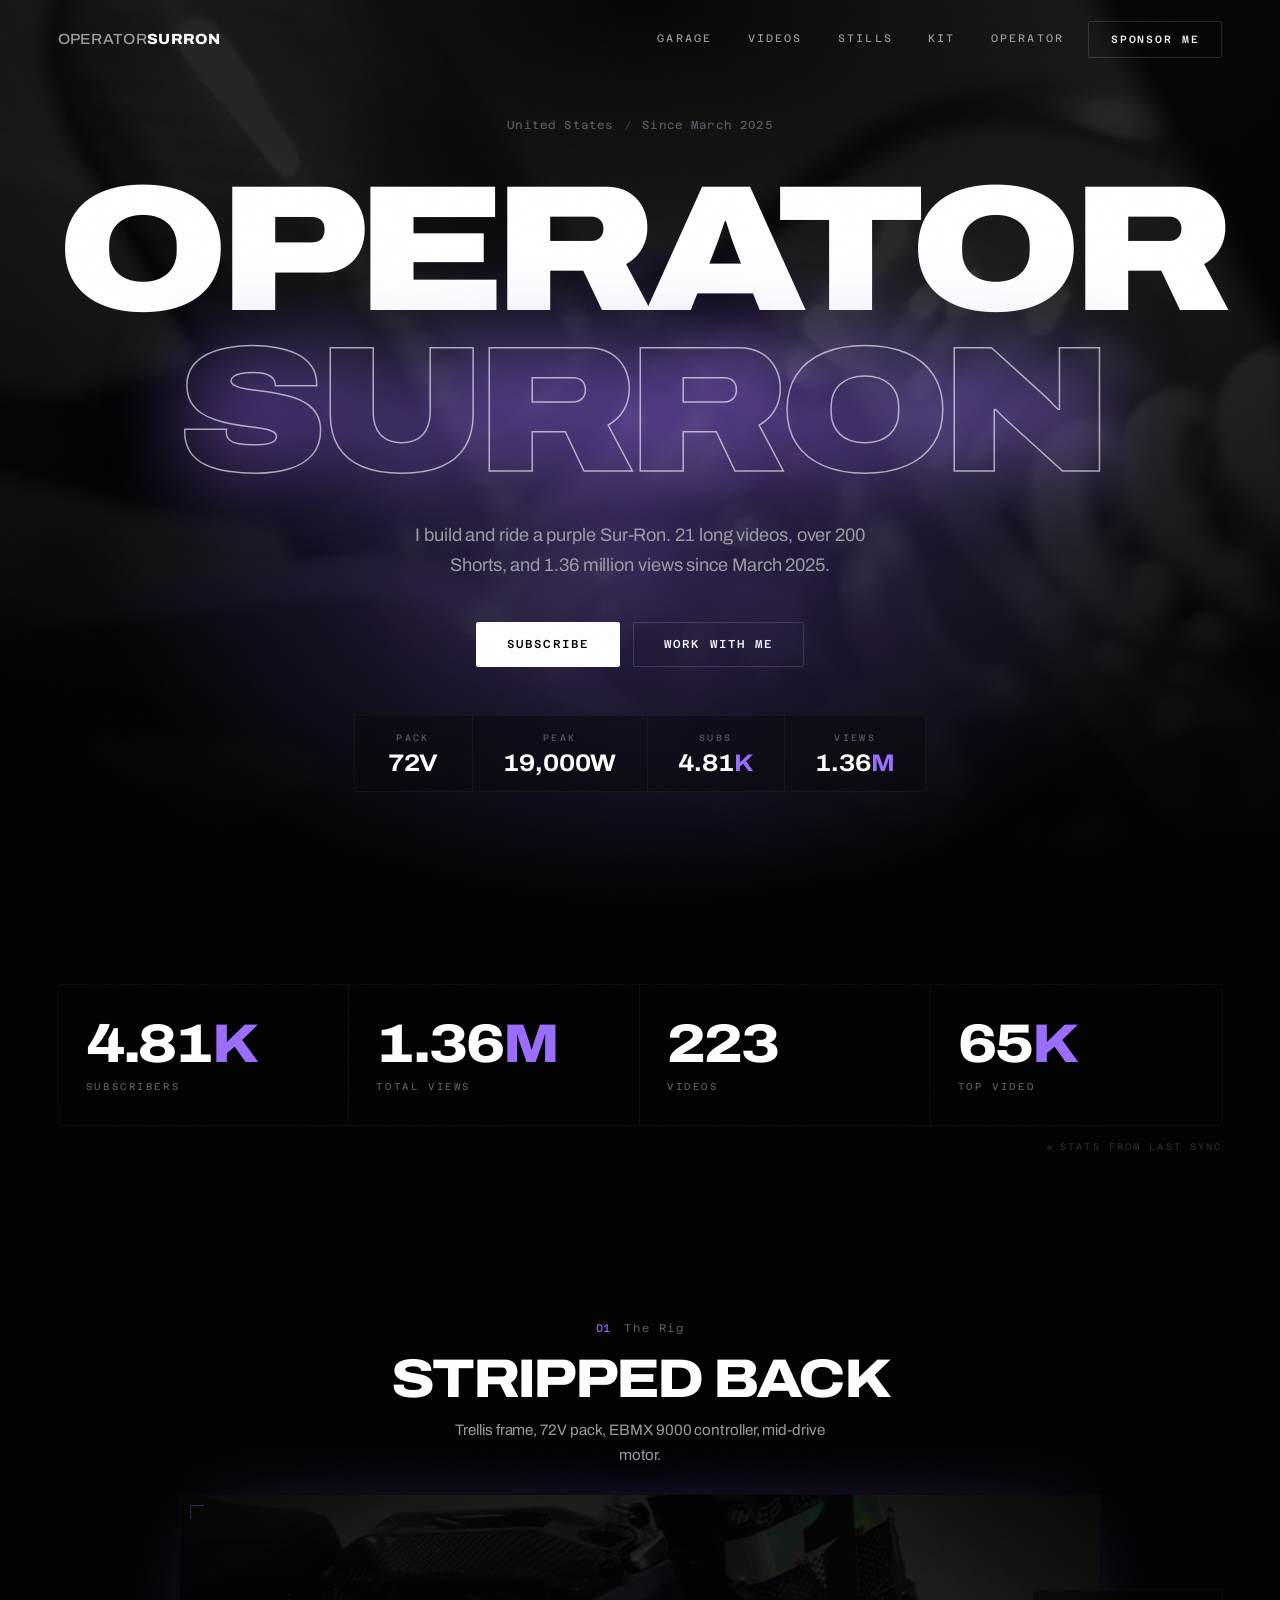
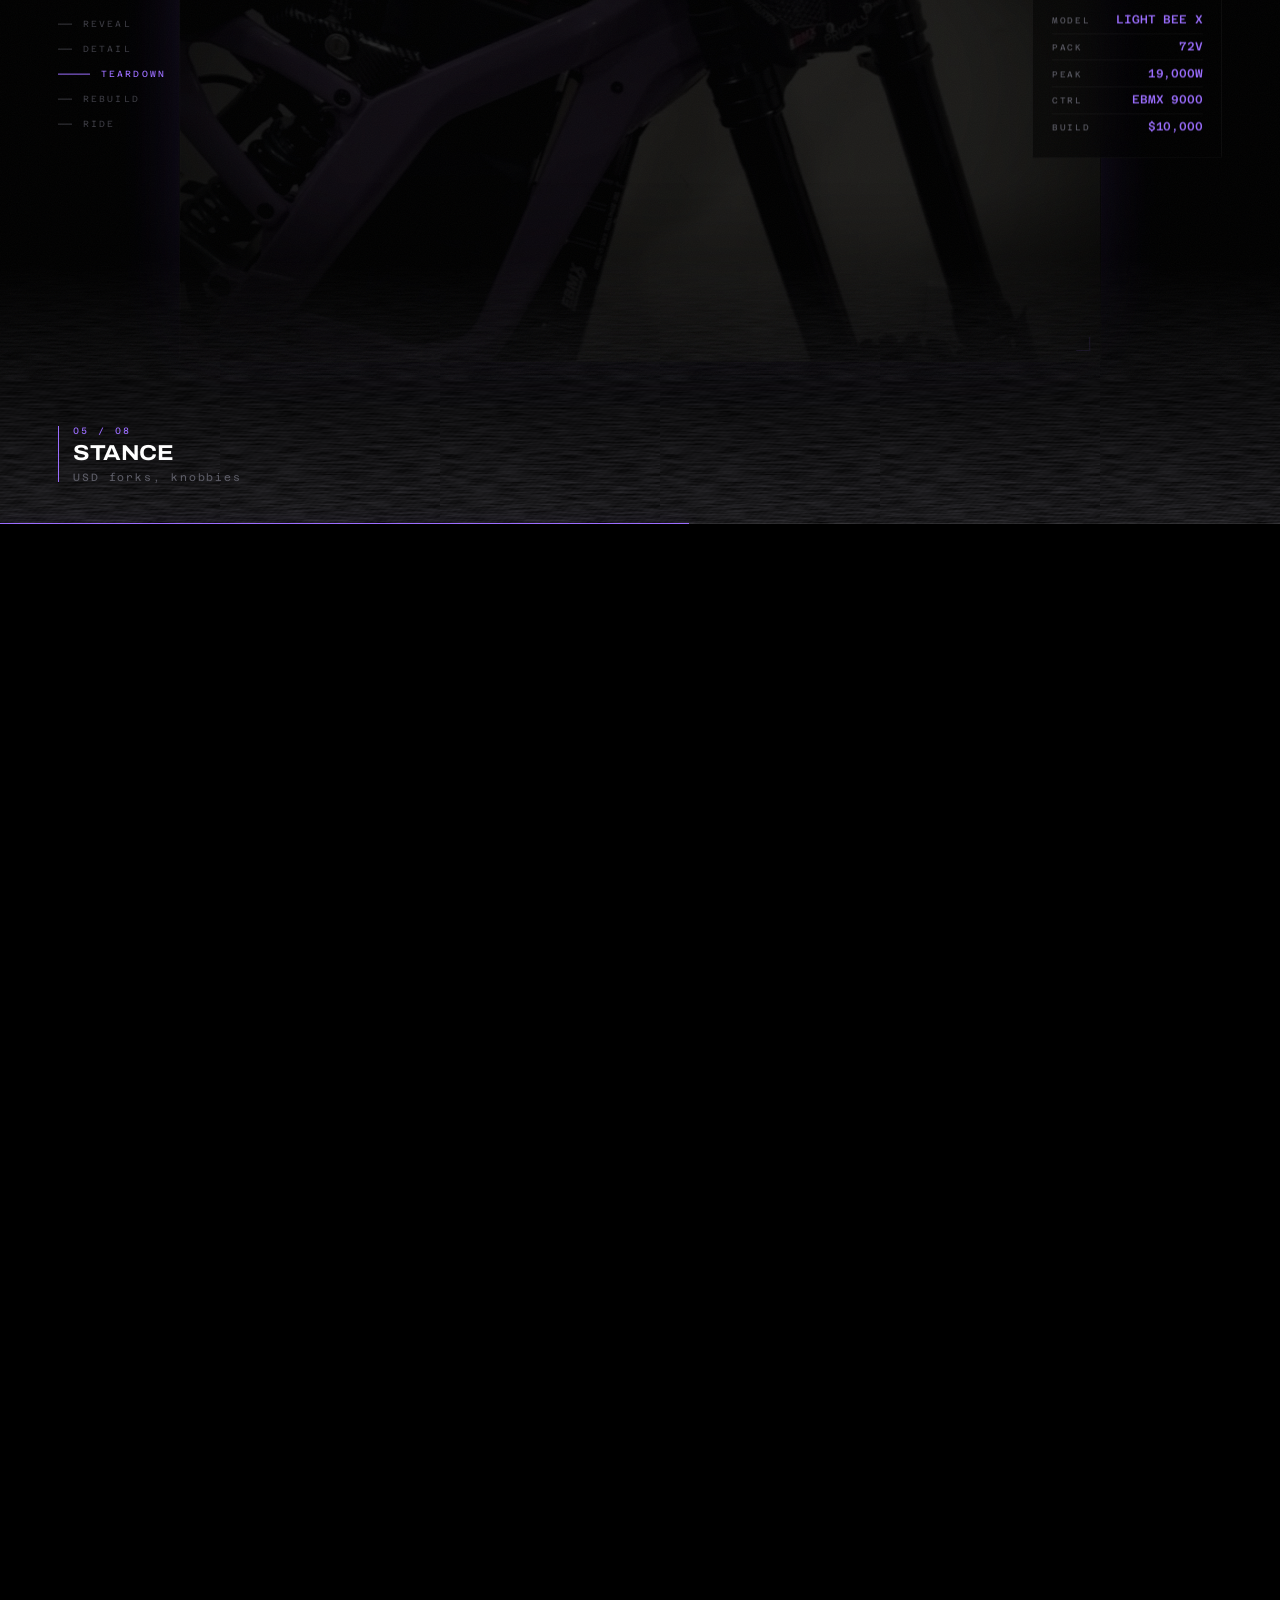
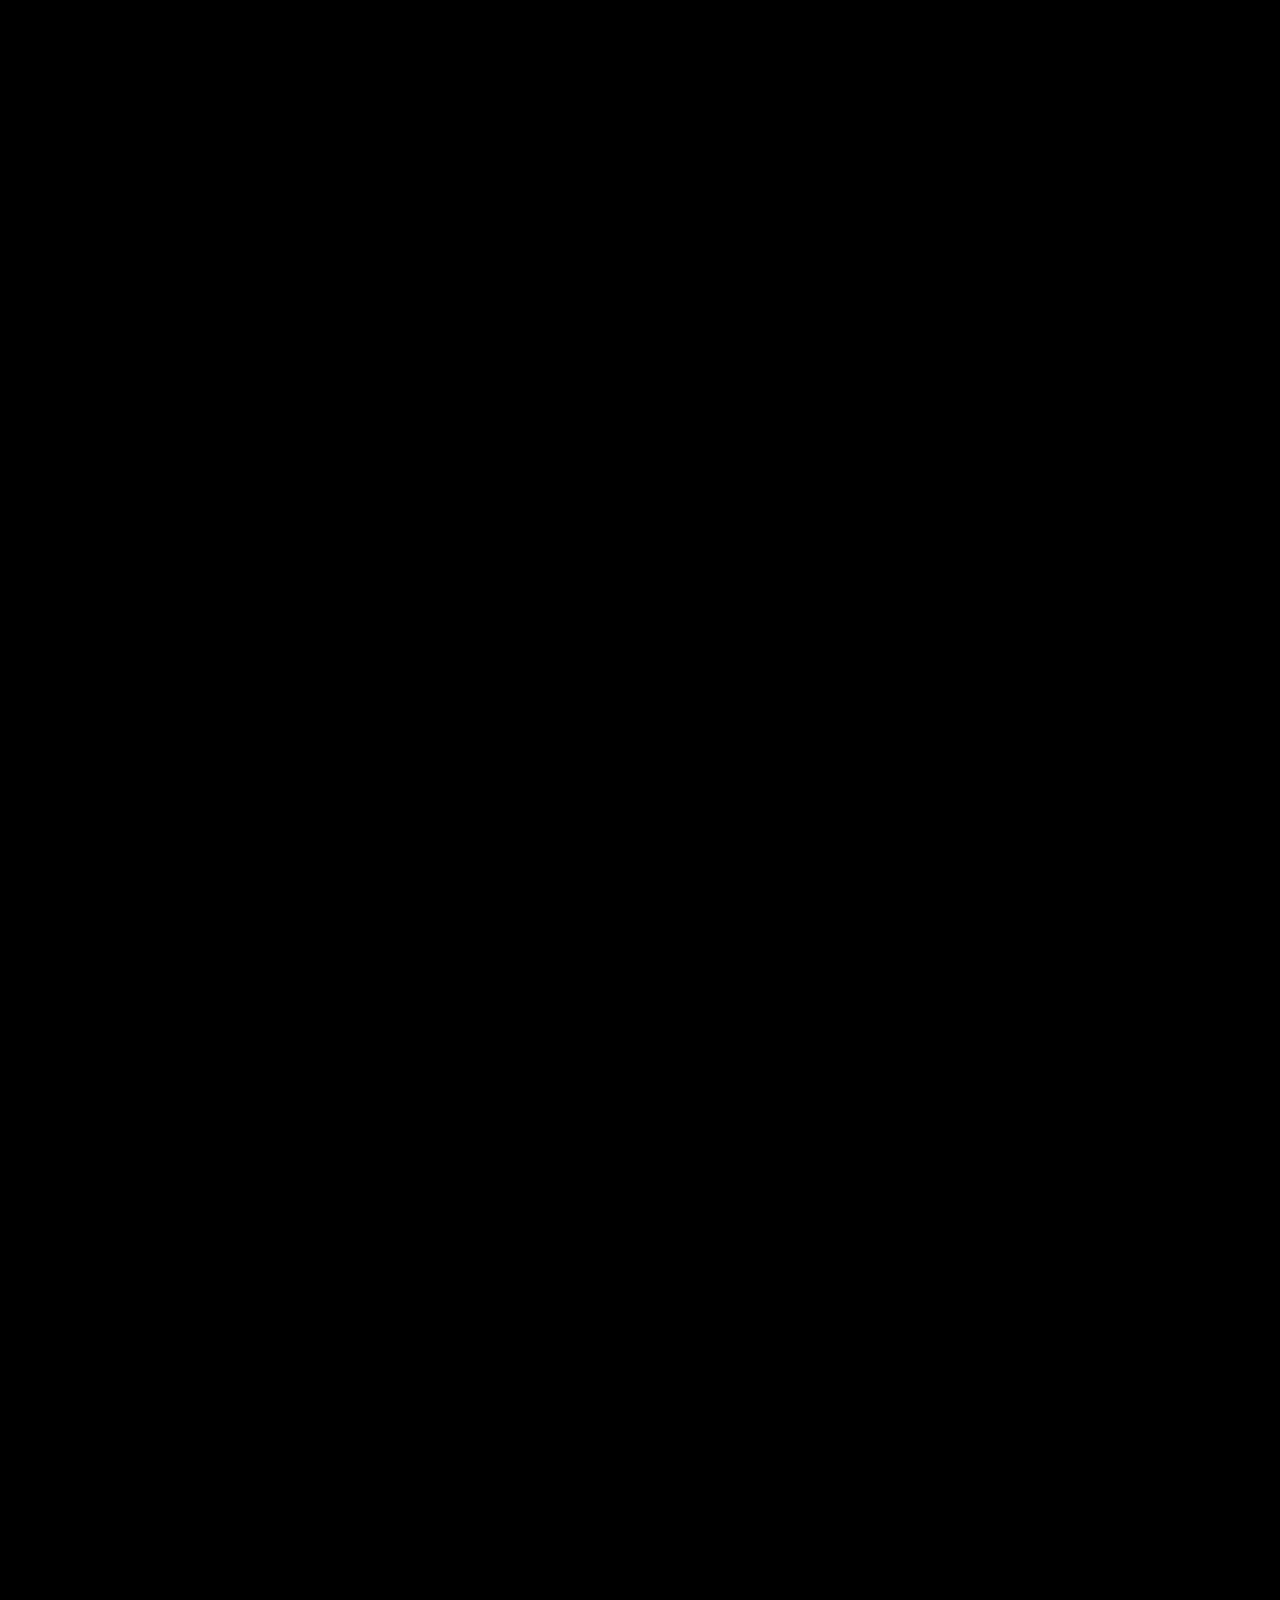
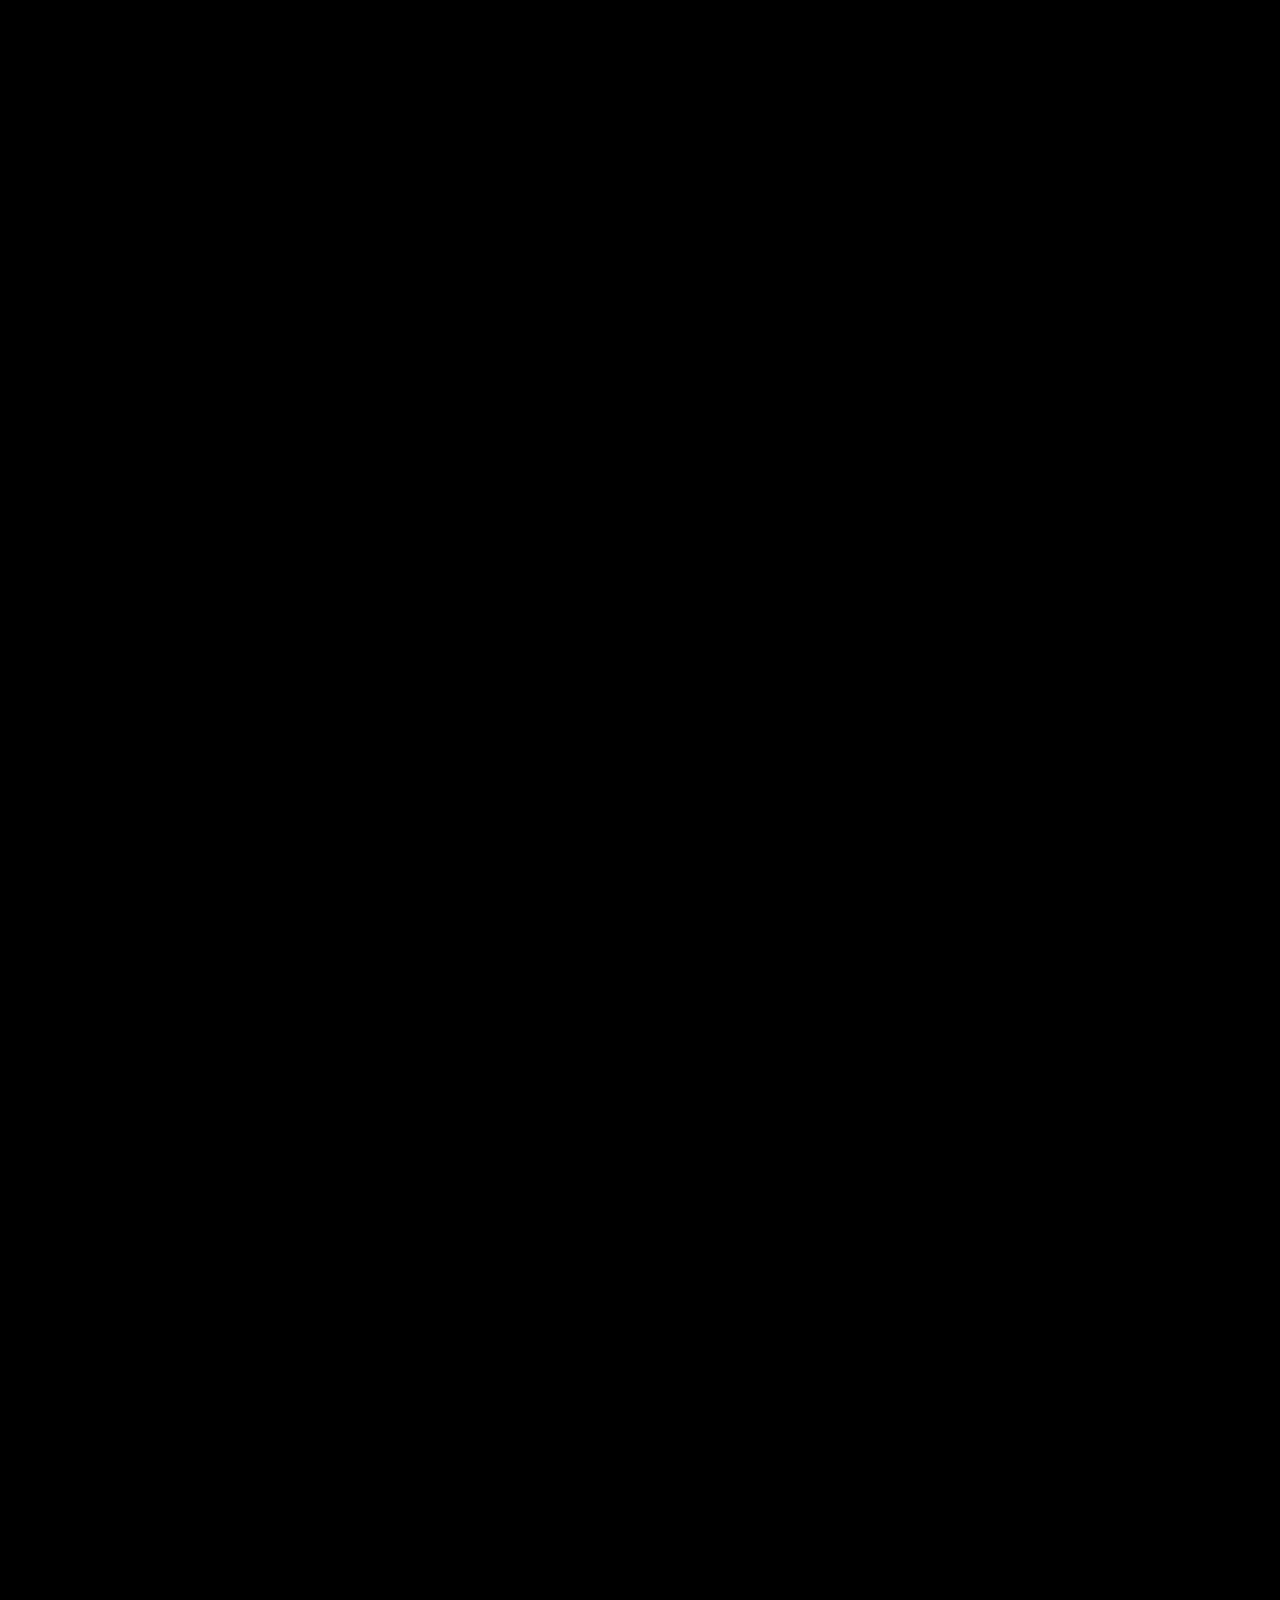
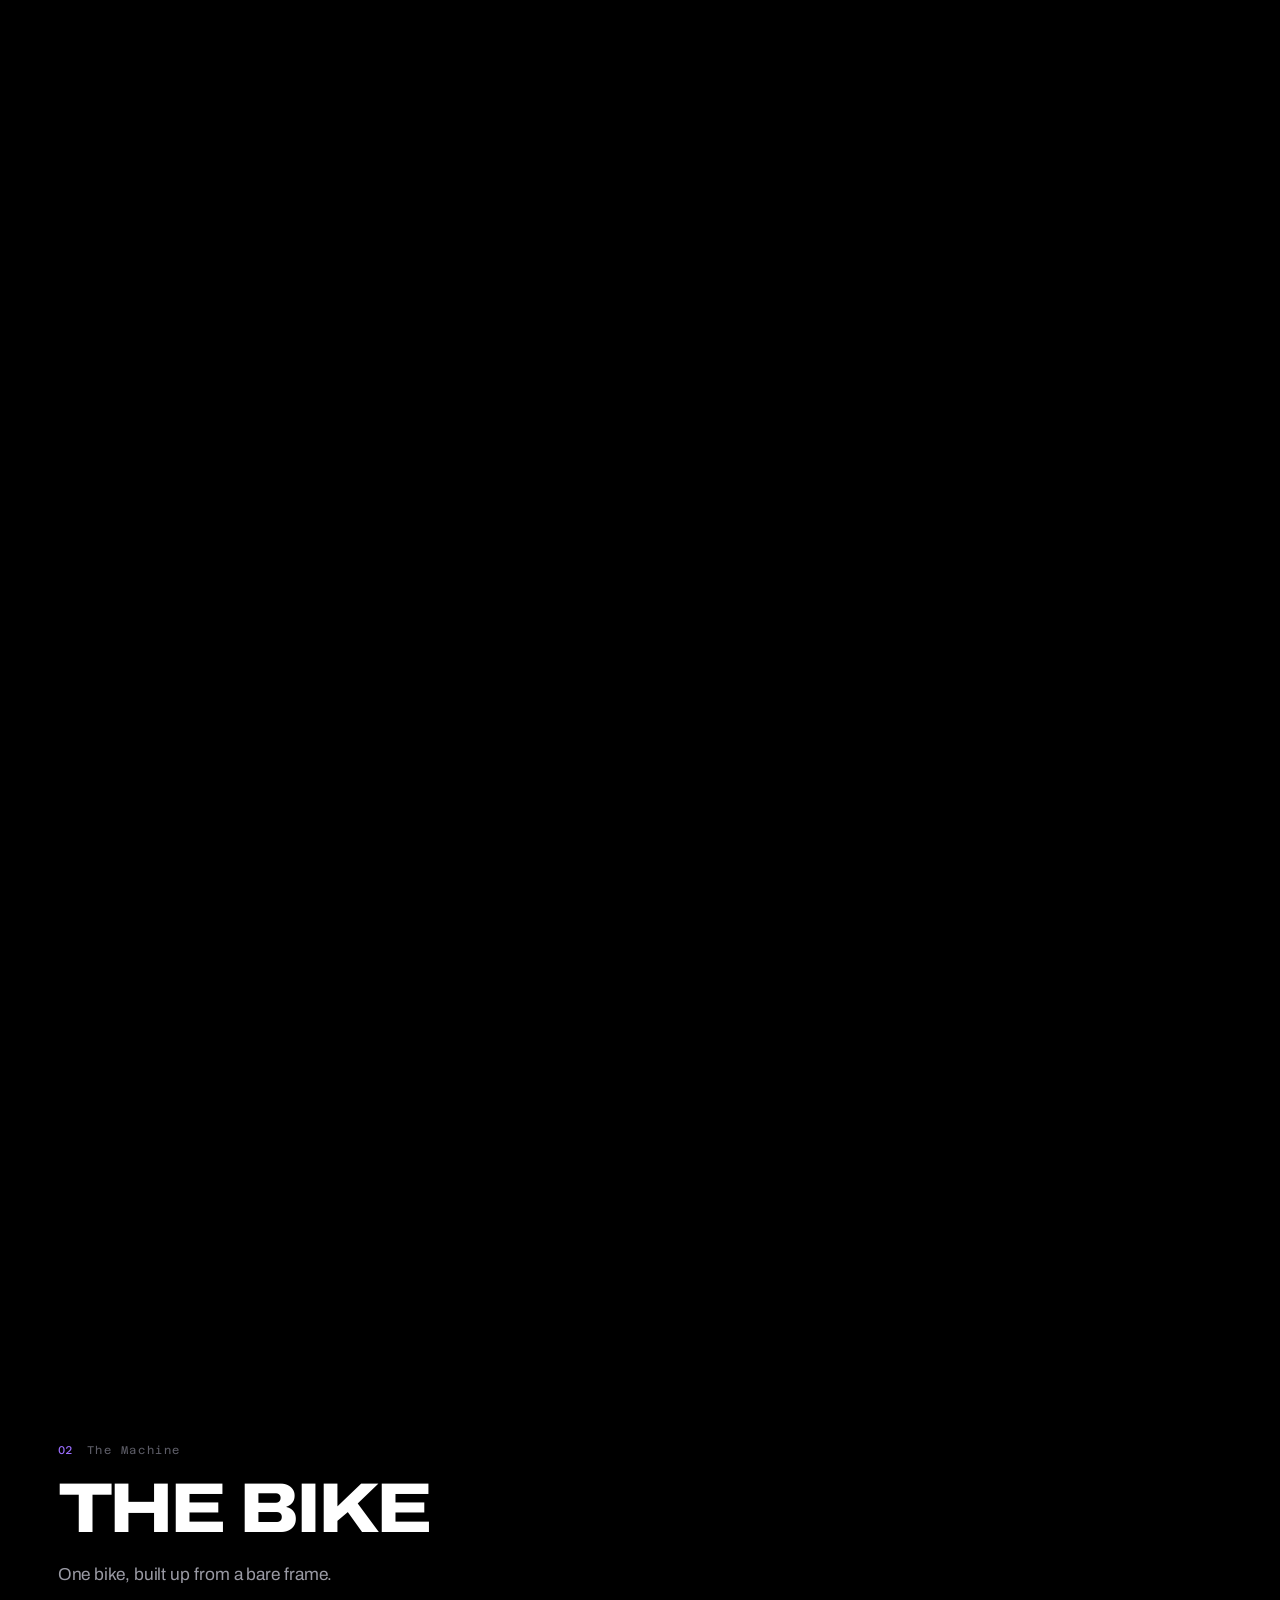
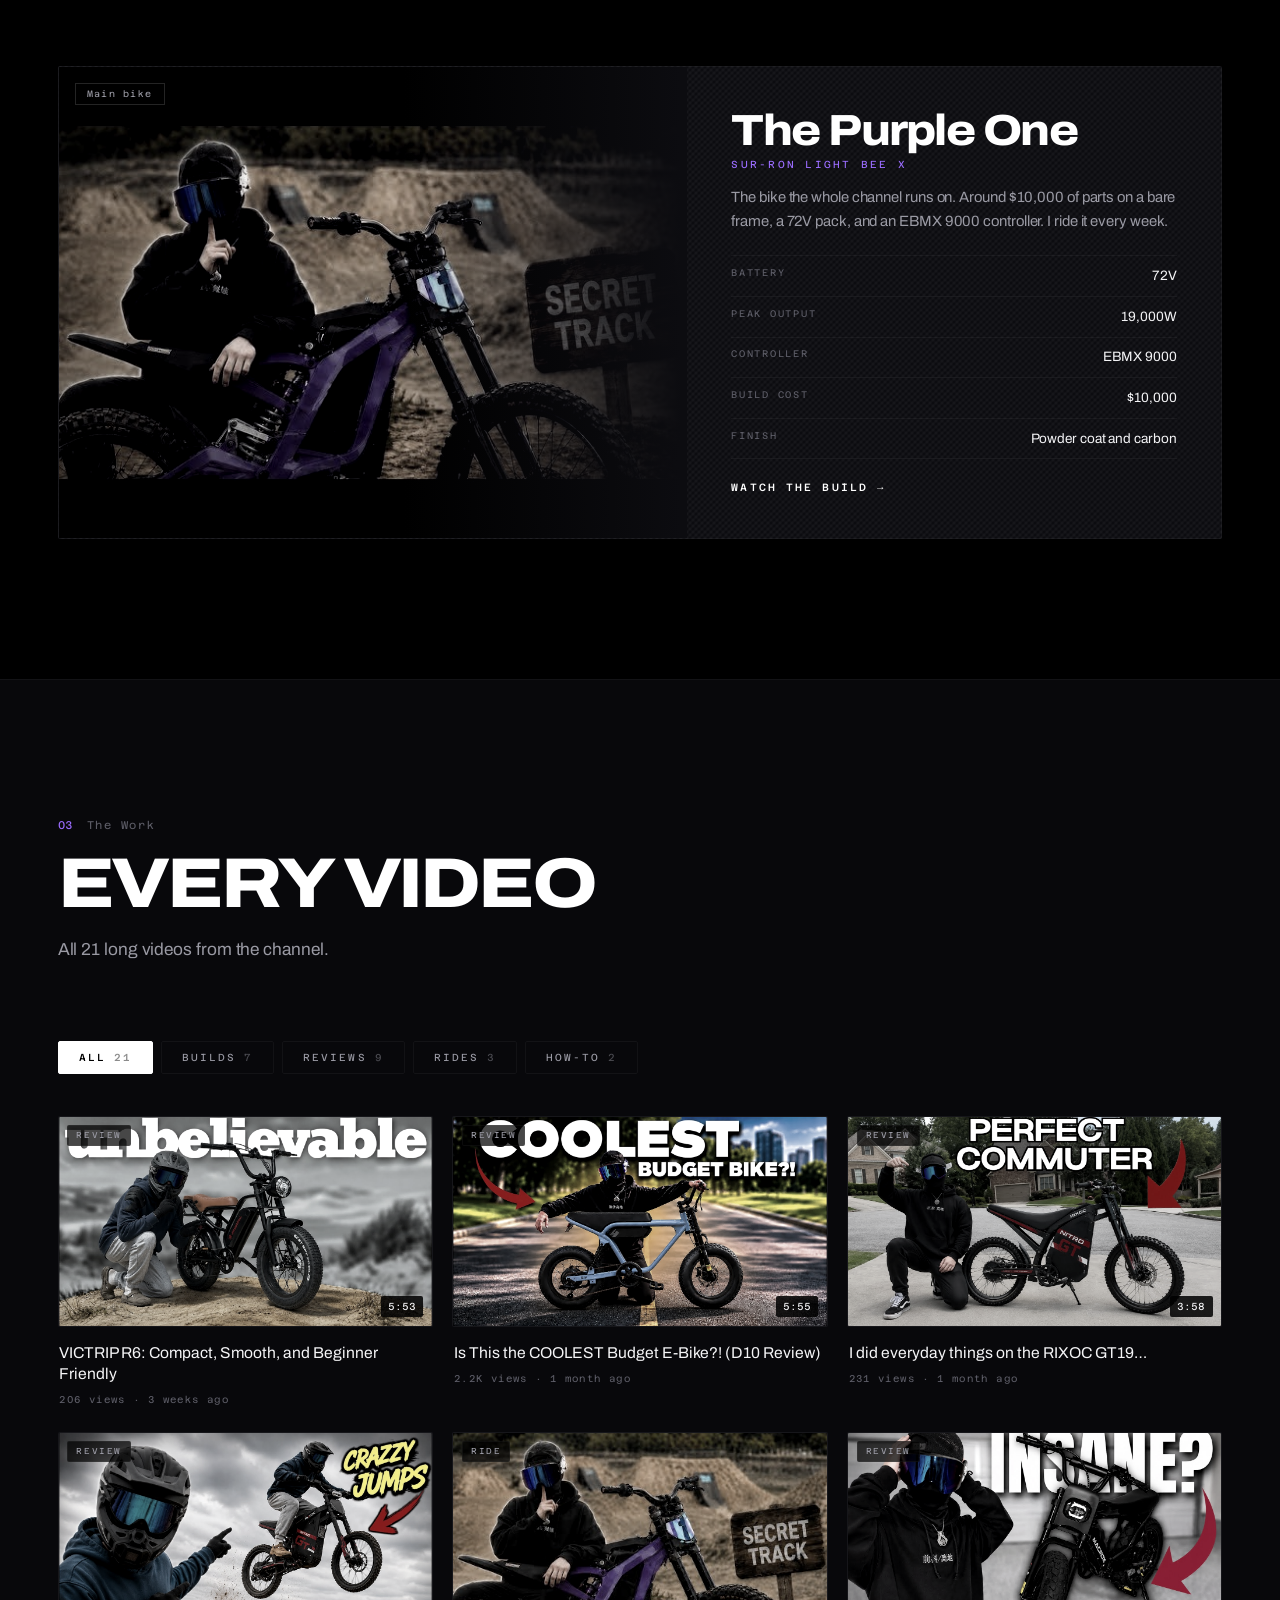
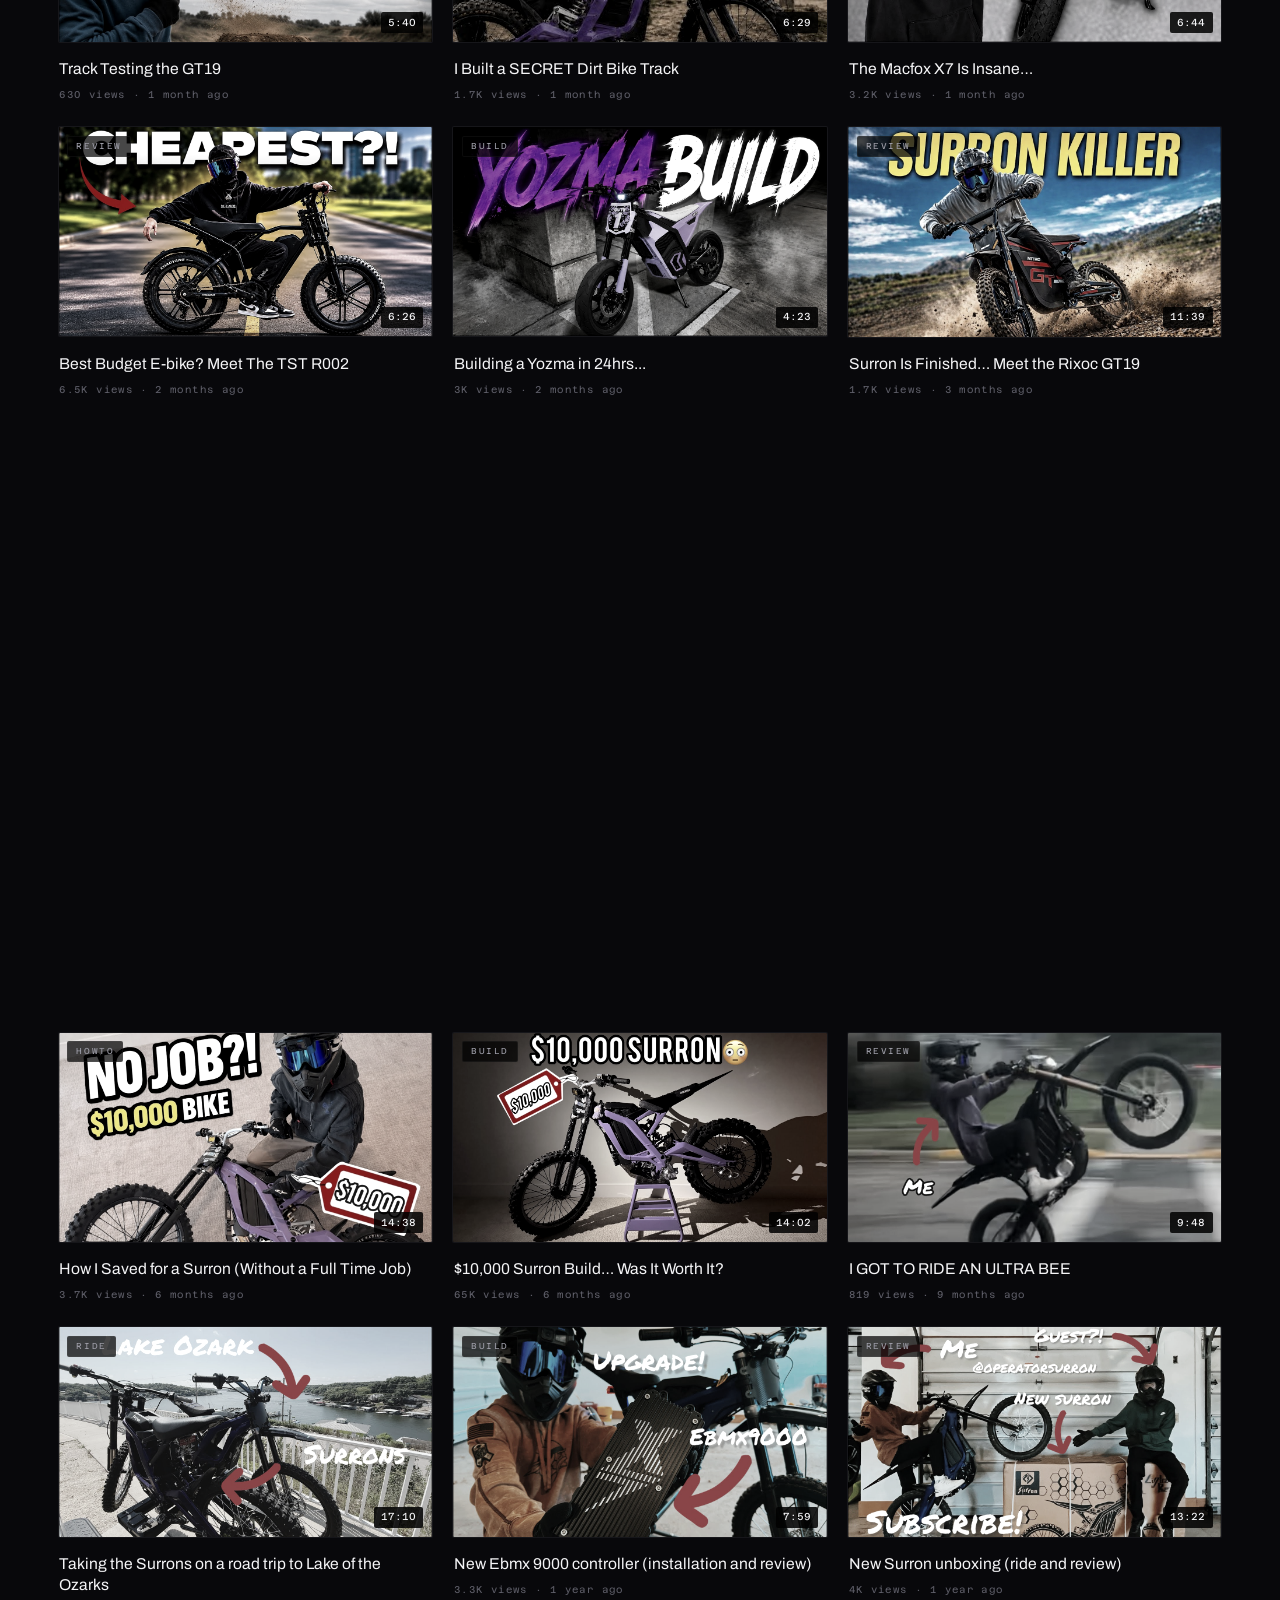
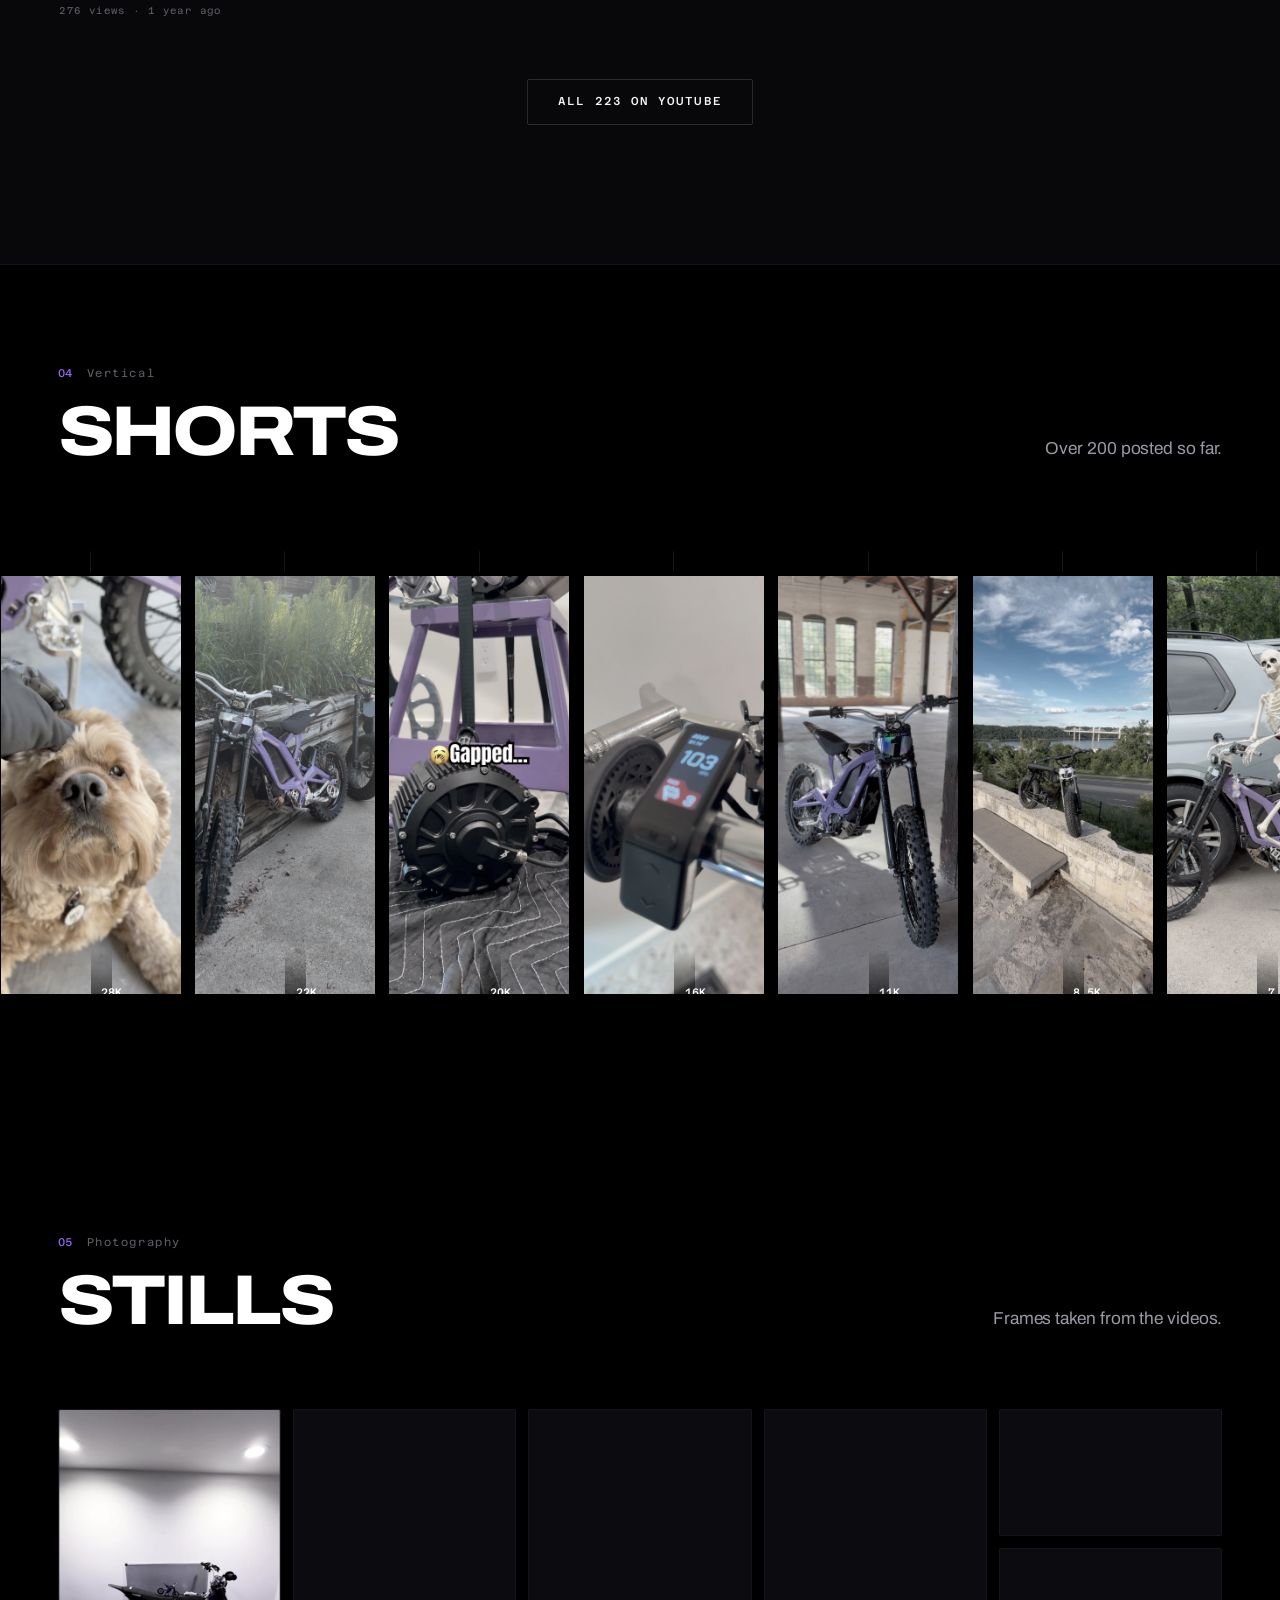
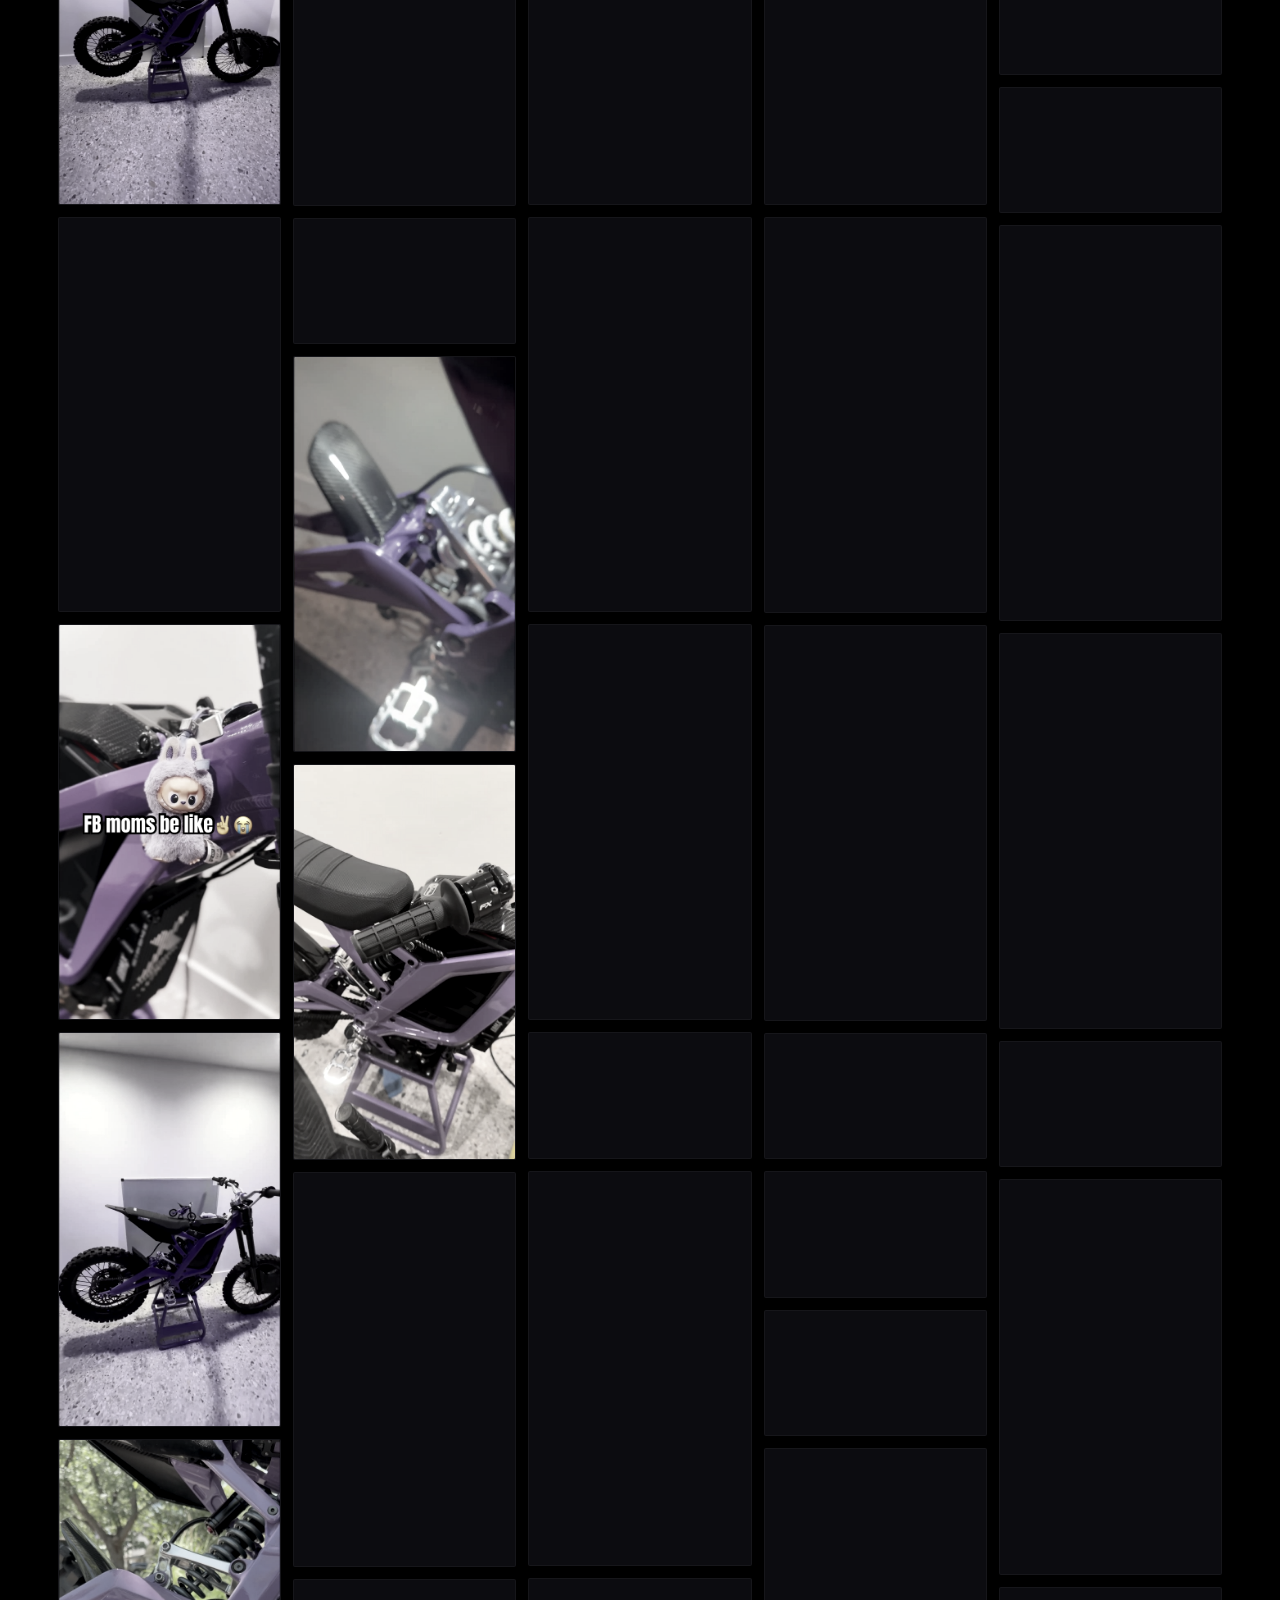
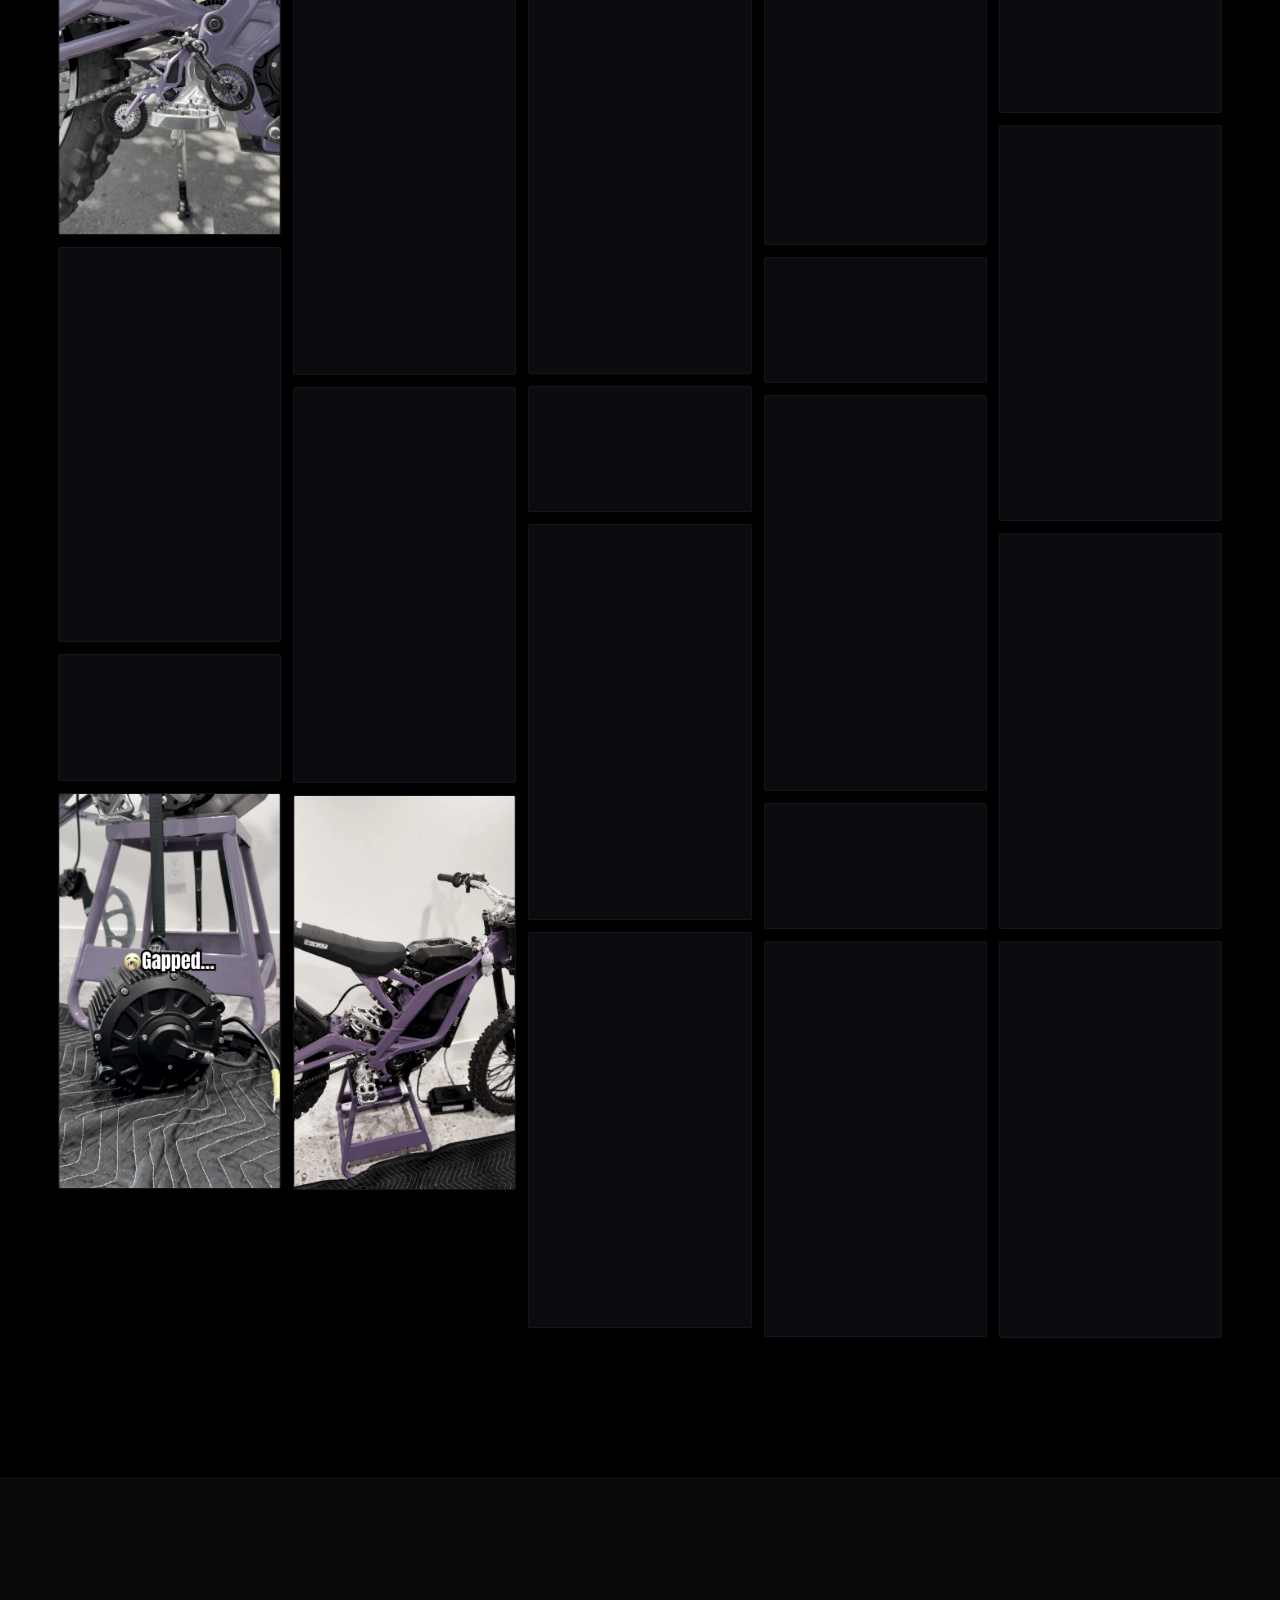
==== commit 97f1d03b: "Focus the site on the purple Sur-Ron and rewrite the copy plainly Only the purple bike: - The garage" ====
--- a/index.html
+++ b/index.html
@@ -3,13 +3,13 @@
 <head>
 <meta charset="utf-8">
 <meta name="viewport" content="width=device-width, initial-scale=1, viewport-fit=cover">
-<title>Operator Surron — Sur-Ron builds, reviews and rides</title>
-<meta name="description" content="Sur-Ron builds, e-bike reviews and rides from @OperatorSurron. 223 videos, 1.36M views. Sponsorship and partnership enquiries welcome.">
+<title>Operator Surron | Sur-Ron builds, reviews and rides</title>
+<meta name="description" content="Operator Surron builds and rides a purple Sur-Ron Light Bee X. 223 videos, 1.36 million views. Open to sponsorship.">
 <meta name="theme-color" content="#000000">
 
 <meta property="og:type" content="website">
 <meta property="og:title" content="OPERATOR SURRON">
-<meta property="og:description" content="Electric dirt bikes, over-built and ridden hard. Builds, reviews, and rides.">
+<meta property="og:description" content="Builds, reviews and rides on a purple Sur-Ron Light Bee X.">
 <meta property="og:image" content="assets/brand/banner.jpg">
 <meta name="twitter:card" content="summary_large_image">
 
@@ -78,8 +78,8 @@
     </h1>
 
     <p class="hero__lede">
-      Sur-Ron builds, honest reviews, and the occasional run-in with the law.
-      Twenty-one long-form videos, two hundred Shorts, 1.36 million views.
+      I build and ride a purple Sur-Ron. 21 long videos, over 200 Shorts,
+      and 1.36 million views since March 2025.
     </p>
 
     <div class="hero__acts">
@@ -159,9 +159,9 @@
 <section class="sect" id="garage">
   <div class="wrap">
     <header class="sect__head">
-      <p class="kicker"><i>02</i>The Machines</p>
-      <h2 class="sect__title">THE GARAGE</h2>
-      <p class="sect__sub">Three bikes. One of them is famous.</p>
+      <p class="kicker"><i>02</i>The Machine</p>
+      <h2 class="sect__title">THE BIKE</h2>
+      <p class="sect__sub">One bike, built up from a bare frame.</p>
     </header>
     <div class="garage" id="garageGrid"></div>
   </div>
@@ -173,7 +173,7 @@
     <header class="sect__head">
       <p class="kicker"><i>03</i>The Work</p>
       <h2 class="sect__title">EVERY VIDEO</h2>
-      <p class="sect__sub">All 21 long-form videos, straight from the channel.</p>
+      <p class="sect__sub">All 21 long videos from the channel.</p>
     </header>
 
     <div class="filters" role="tablist" aria-label="Filter videos" id="filters"></div>
@@ -195,7 +195,7 @@
         <p class="kicker"><i>04</i>Vertical</p>
         <h2 class="sect__title">SHORTS</h2>
       </div>
-      <p class="sect__sub sect__sub--right">Two hundred and counting.</p>
+      <p class="sect__sub sect__sub--right">Over 200 posted so far.</p>
     </header>
   </div>
   <div class="rail" id="shortsRail"></div>
@@ -210,7 +210,7 @@
         <h2 class="sect__title">STILLS</h2>
       </div>
       <p class="sect__sub sect__sub--right">
-        Frames pulled from the videos themselves.
+        Frames taken from the videos.
       </p>
     </header>
     <div class="gal" id="galGrid"></div>
@@ -223,7 +223,7 @@
     <header class="sect__head">
       <p class="kicker"><i>06</i>Loadout</p>
       <h2 class="sect__title">THE KIT</h2>
-      <p class="sect__sub">What I wear, what I run, what I film with.</p>
+      <p class="sect__sub">What I wear and what I film with.</p>
     </header>
     <div class="kit" id="kitGrid"></div>
   </div>
@@ -243,27 +243,25 @@
       <p class="kicker"><i>07</i>Who</p>
       <h2 class="sect__title">THE OPERATOR</h2>
       <p class="op__lead">
-        Helmet on, visor down, purple Sur-Ron underneath. That's the whole
-        brand — and it's deliberate. Nobody's here for my face.
+        Helmet on, visor down, purple Sur-Ron underneath. I have never shown my
+        face on the channel and I am not going to.
       </p>
       <p>
-        I started in March 2025 with an unboxing and a bad camera. Since then
-        it's been 223 videos: a $10,000 Sur-Ron built from the frame up, a
-        72V pack pushing 19,000 watts, a $5,000 street build, a secret dirt
-        track cut by hand, and a Texas mega-ride that ended with crashes and
-        cops. Along the way, 1.36 million views.
+        I started in March 2025 with an unboxing and a bad camera. Since then I
+        have posted 223 videos. A $10,000 Sur-Ron built up from a bare frame, a
+        72V pack pushing 19,000 watts, a dirt track I cut by hand, and a Texas
+        ride ending in crashes and police. 1.36 million views so far.
       </p>
       <p>
-        The channel works because I ride the things I talk about. If a bike
-        is slow, it gets called slow. If a part fails, the failure makes the
-        cut. That's the only reason anyone trusts the review — and it's the
-        reason a brand should want to be on it.
+        I ride everything I talk about. If a bike is slow I say so. If a part
+        breaks, the failure stays in the video. People trust the reviews for
+        exactly one reason, and brands should want to be on the right side of it.
       </p>
       <ul class="op__facts">
         <li><span>BASED</span><b>United States</b></li>
-        <li><span>RIDING</span><b>Sur-Ron / Rixoc / Super73</b></li>
+        <li><span>RIDING</span><b>Sur-Ron Light Bee X</b></li>
         <li><span>SINCE</span><b>March 2025</b></li>
-        <li><span>FACE</span><b>Classified</b></li>
+        <li><span>FACE</span><b>Never shown</b></li>
       </ul>
     </div>
   </div>
@@ -278,8 +276,8 @@
       <p class="kicker"><i>08</i>Business</p>
       <h2 class="sect__title">WORK WITH ME</h2>
       <p class="sect__sub">
-        Bikes, parts, gear, apparel. If it belongs on an electric dirt bike,
-        I'll test it properly and say what I actually think.
+        Bikes, parts, gear and apparel. Send me something and I will ride it,
+        then say what I think of it.
       </p>
     </header>
 
@@ -298,10 +296,10 @@
     <!-- contact -->
     <div class="contact" id="contact">
       <div class="contact__intro">
-        <h3>SEND IT.</h3>
+        <h3>GET IN TOUCH</h3>
         <p>
-          Fill this in and it opens a pre-written email in your mail app —
-          no forms disappearing into a void. Or write to me directly:
+          Fill this in and your mail app opens with the message written.
+          Or email me directly:
         </p>
         <a class="contact__mail" href="mailto:OperatorSurron@gmail.com">
           OperatorSurron@gmail.com
@@ -309,7 +307,7 @@
         <button class="copy" id="copyMail" type="button" data-mail="OperatorSurron@gmail.com">
           <span>Copy address</span>
         </button>
-        <p class="contact__resp"><i class="dot"></i> Usually replies within a few days.</p>
+        <p class="contact__resp"><i class="dot"></i> I reply within a few days.</p>
       </div>
 
       <form class="form" id="sponsorForm" novalidate>
@@ -342,7 +340,7 @@
 
         <label class="fld">
           <span>Details</span>
-          <textarea name="message" rows="5" required placeholder="What are you sending, what do you want covered, and when do you need it live?"></textarea>
+          <textarea name="message" rows="5" required placeholder="What are you sending, what do you want covered, and when do you need it live"></textarea>
         </label>
 
         <button class="btn btn--hazard btn--big" type="submit"><span>Open Email &rarr;</span></button>
@@ -369,7 +367,7 @@
     </nav>
   </div>
   <p class="foot__fine">
-    © <span id="yr"></span> Operator Surron — Stats current as of Aug 2026.
+    © <span id="yr"></span> Operator Surron. Stats current as of Aug 2026.
   </p>
 </footer>
 
--- a/styles/main.css
+++ b/styles/main.css
@@ -377,6 +377,16 @@
 
 /* ── garage ──────────────────────────────────────────────────────────────── */
 .garage{display:grid;gap:1.2rem;grid-template-columns:repeat(auto-fit,minmax(300px,1fr))}
+/* A single bike gets a feature layout instead of one stretched card. */
+@media (min-width:820px){
+  .garage:has(> .bike:only-child) .bike{flex-direction:row;align-items:stretch}
+  .garage:has(> .bike:only-child) .bike__img{flex:1 1 54%;aspect-ratio:auto;min-height:420px}
+  .garage:has(> .bike:only-child) .bike__img::after{
+    background:linear-gradient(to right,transparent 55%,var(--panel) 99%)}
+  .garage:has(> .bike:only-child) .bike__body{flex:1 1 46%;justify-content:center;
+    padding:clamp(2rem,3.5vw,3rem)}
+  .garage:has(> .bike:only-child) .bike__name{font-size:clamp(2rem,3.4vw,2.8rem)}
+}
 .bike{position:relative;display:flex;flex-direction:column;background:var(--panel);
   background-image:var(--weave);background-size:var(--weave-size);
   background-position:var(--weave-pos);
@@ -391,7 +401,7 @@
   background:linear-gradient(to top,var(--panel) 1%,transparent 55%)}
 .bike__tag{position:absolute;top:1rem;left:1rem;z-index:2;padding:.34rem .7rem;
   background:rgba(0,0,0,.62);backdrop-filter:blur(8px);border:1px solid var(--line-3);
-  color:var(--white);font:400 .56rem/1 var(--f-mono);letter-spacing:.22em}
+  color:var(--ink-2);font:400 .58rem/1 var(--f-mono);letter-spacing:.14em}
 .bike__body{padding:1.6rem 1.7rem 1.8rem;display:flex;flex-direction:column;flex:1}
 .bike__name{font-size:clamp(1.6rem,2.6vw,2rem);letter-spacing:-.04em;color:var(--white)}
 .bike__model{margin:.5rem 0 1rem;font:400 .64rem/1 var(--f-mono);
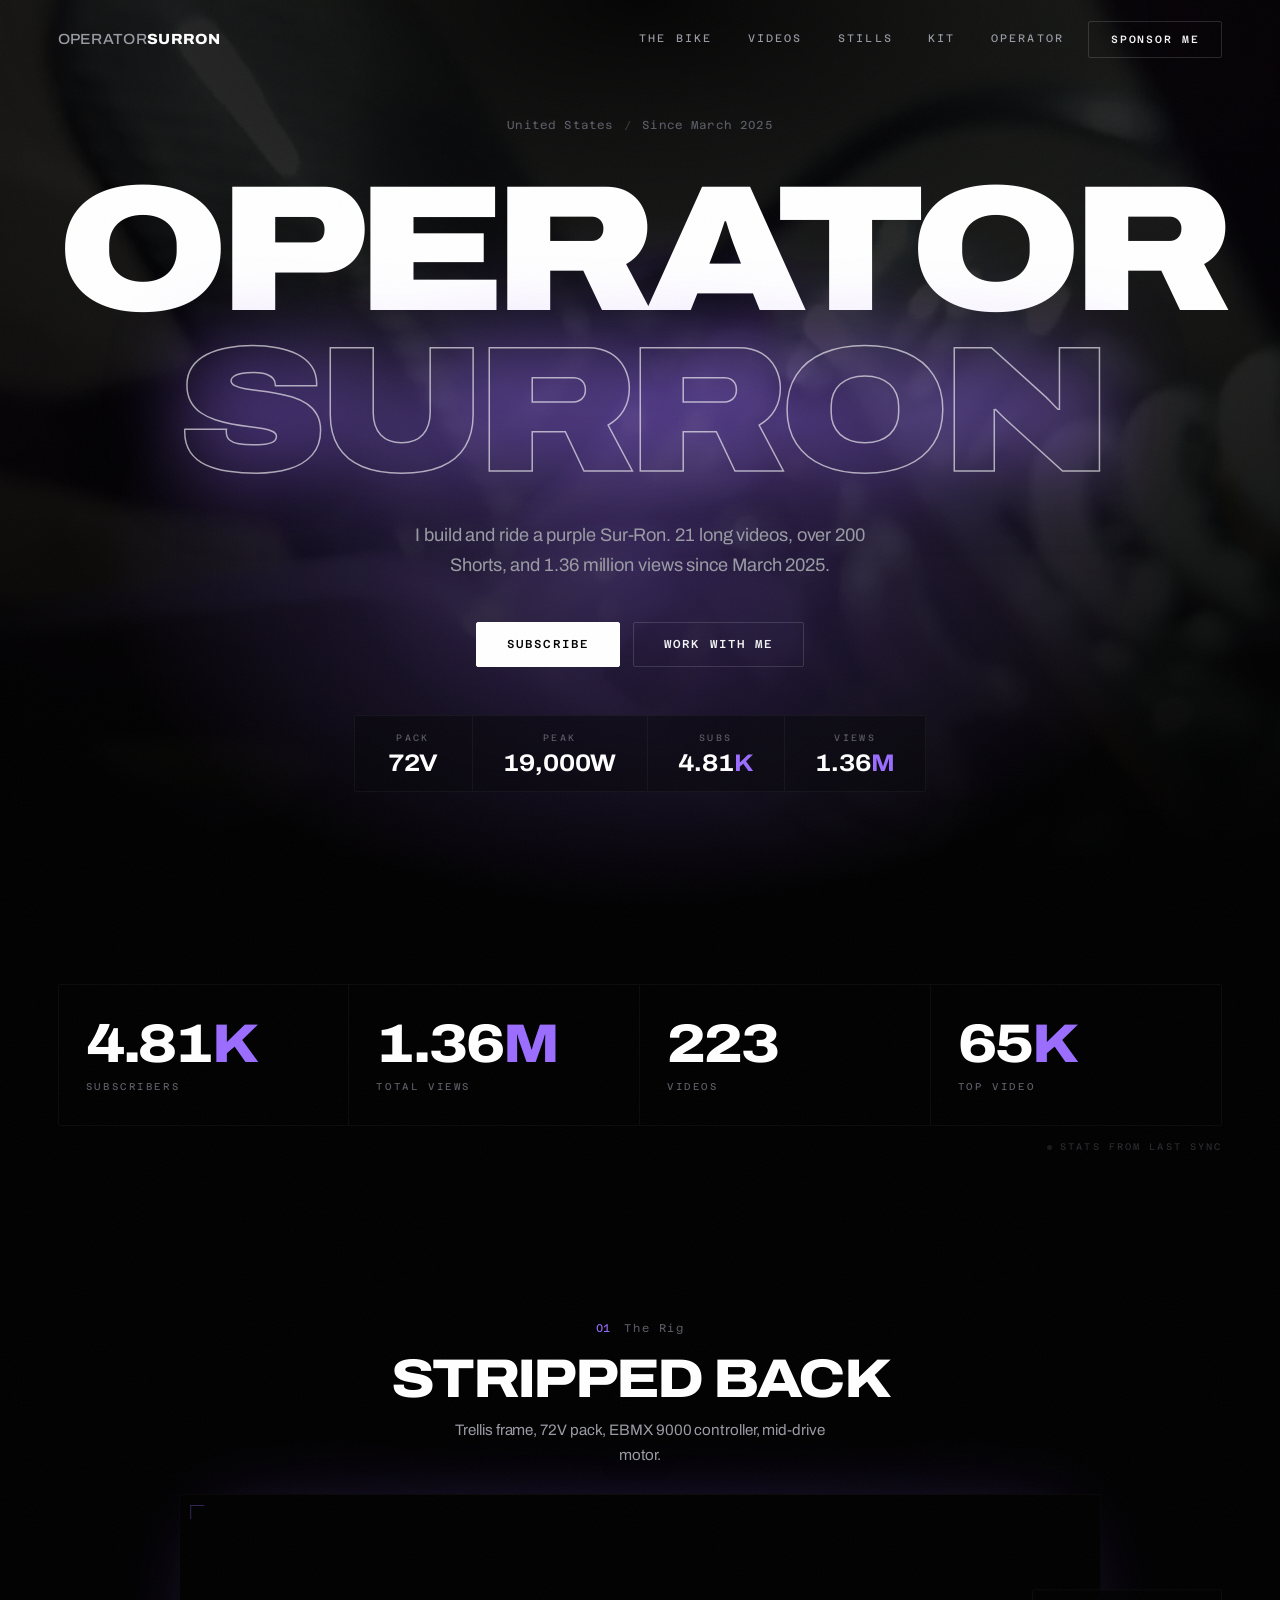
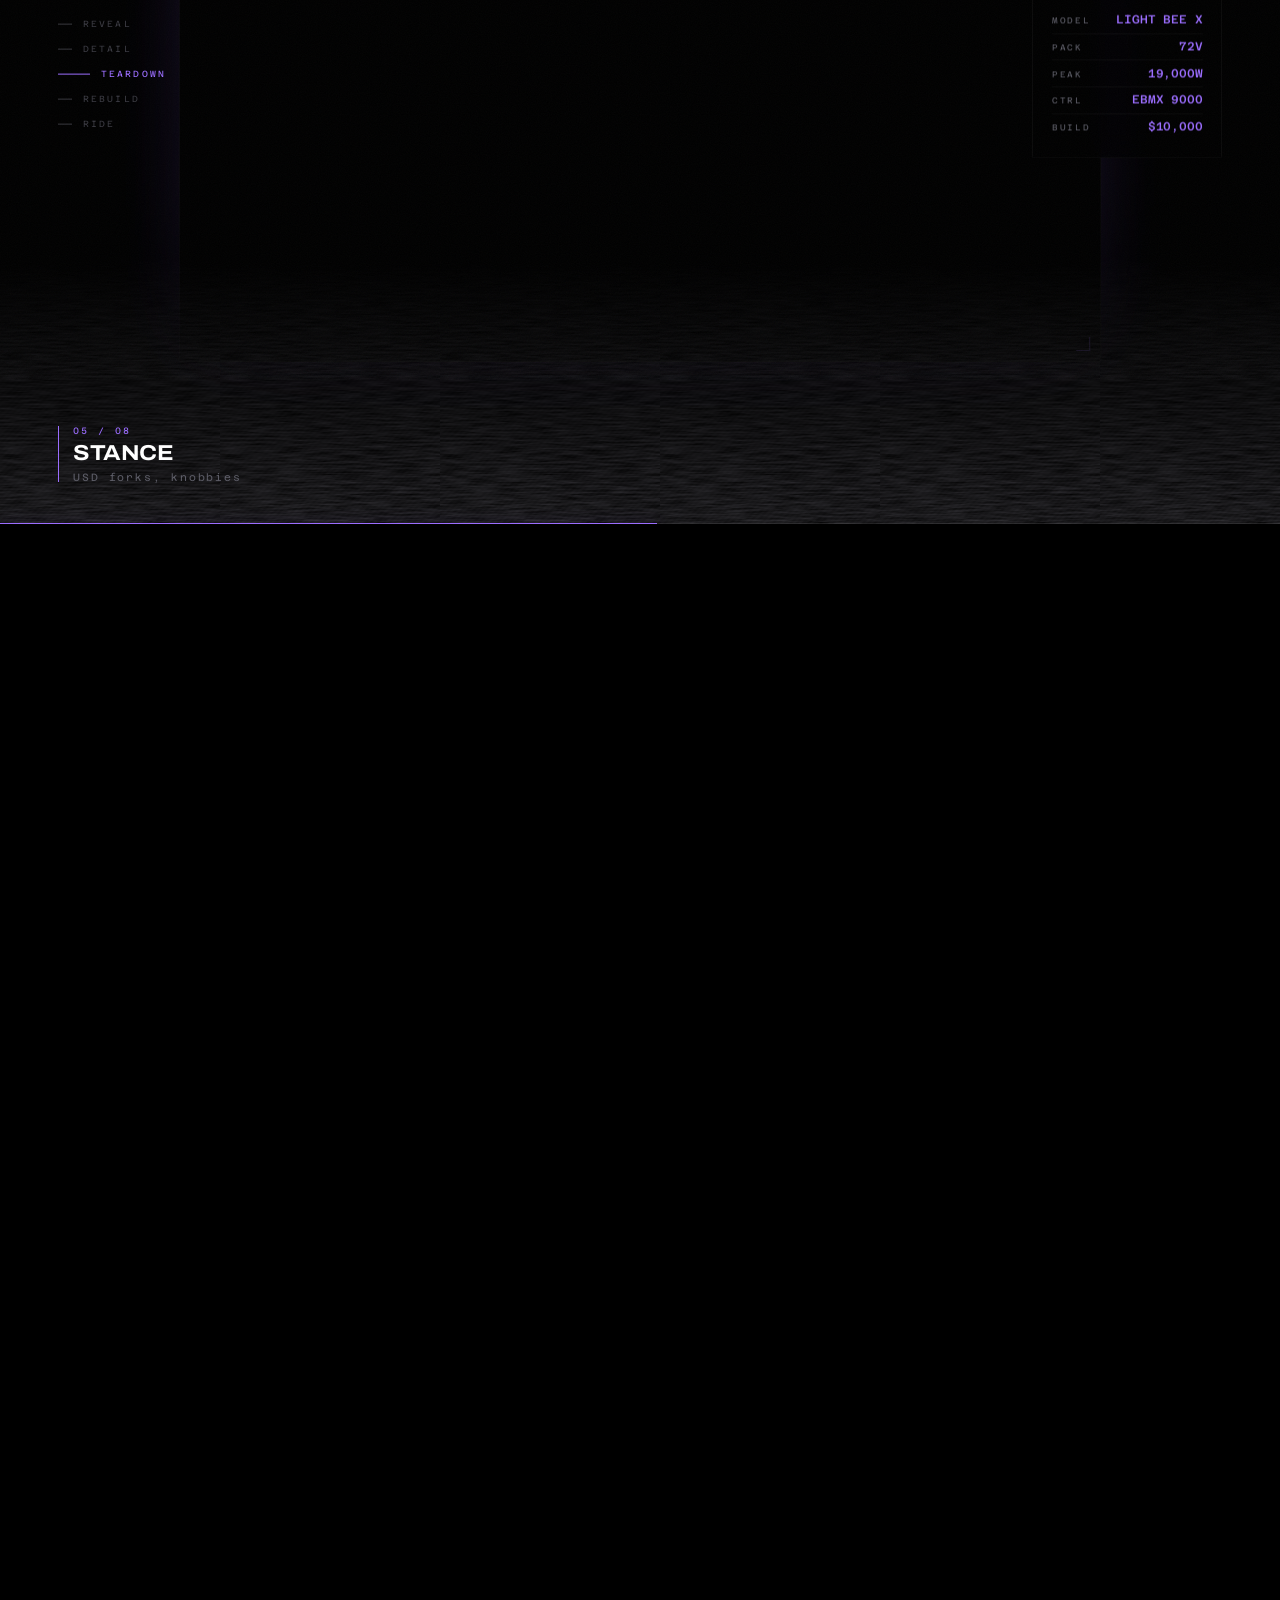
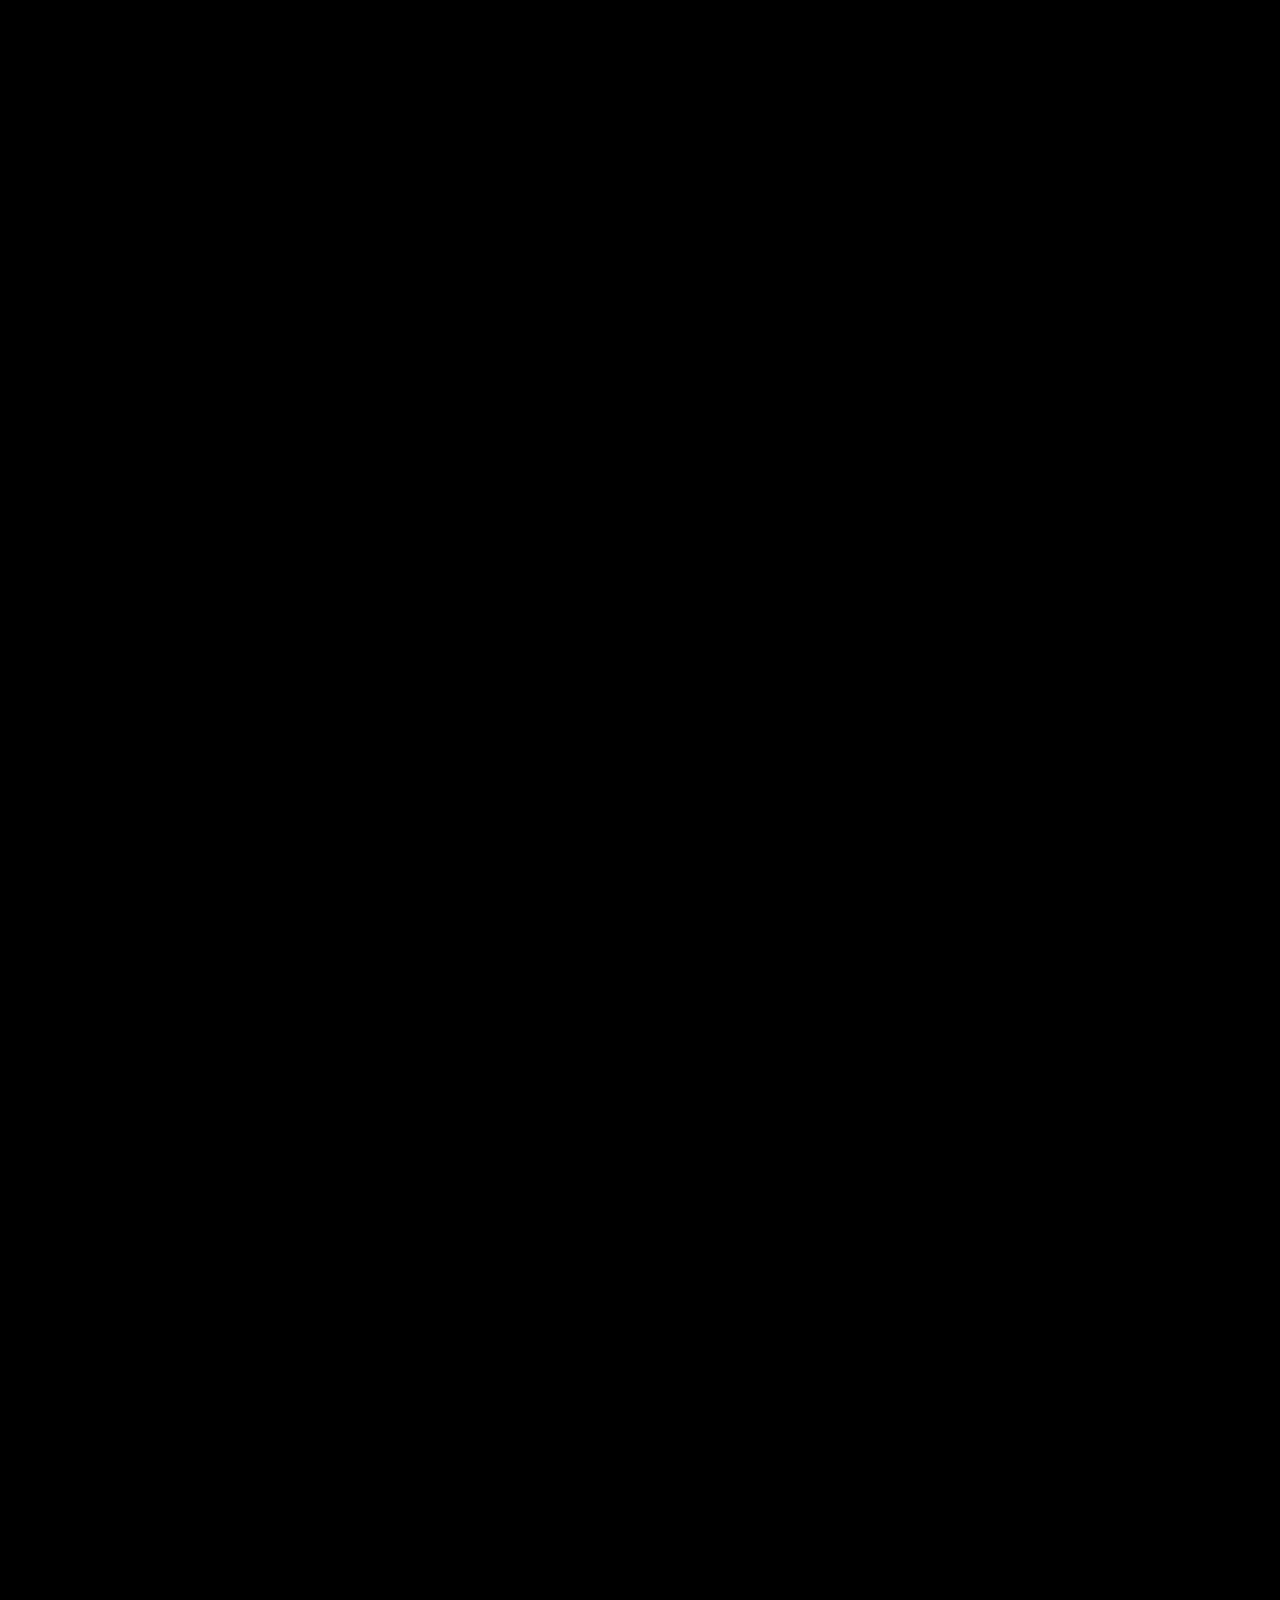
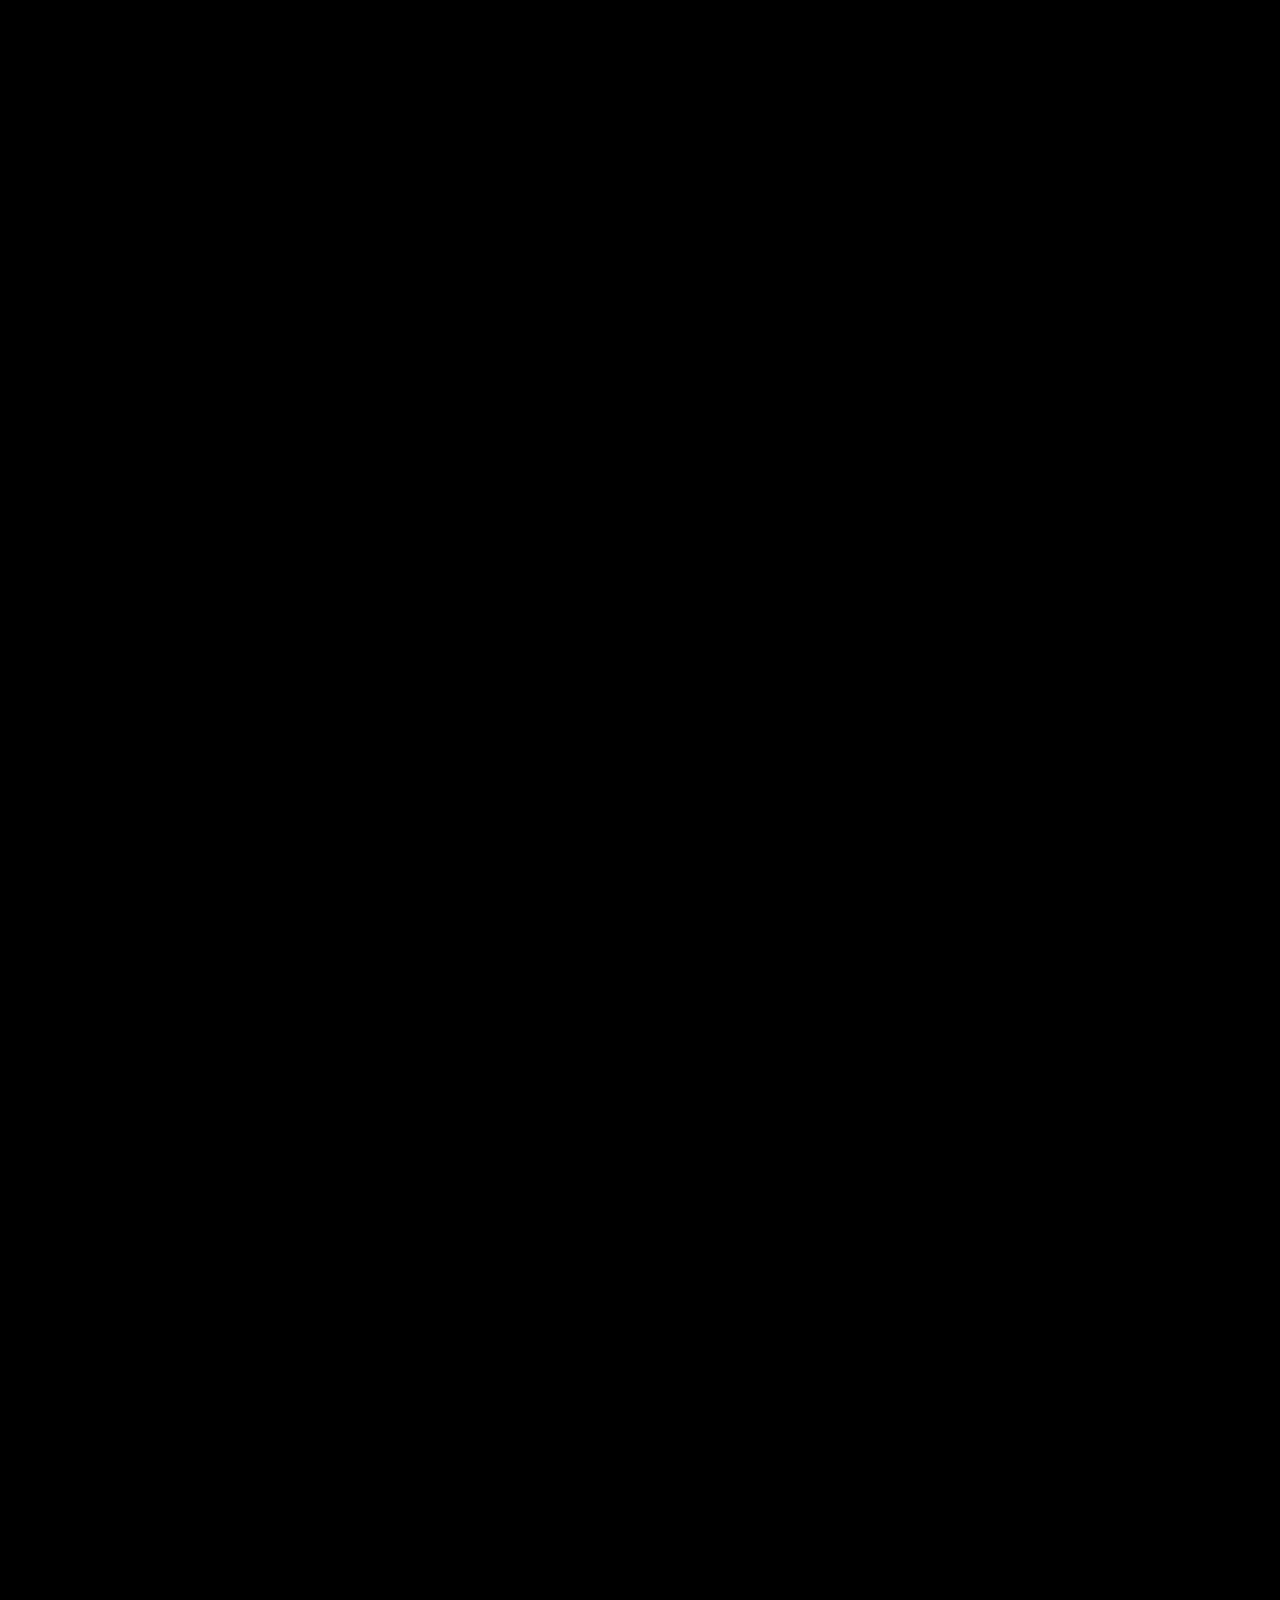
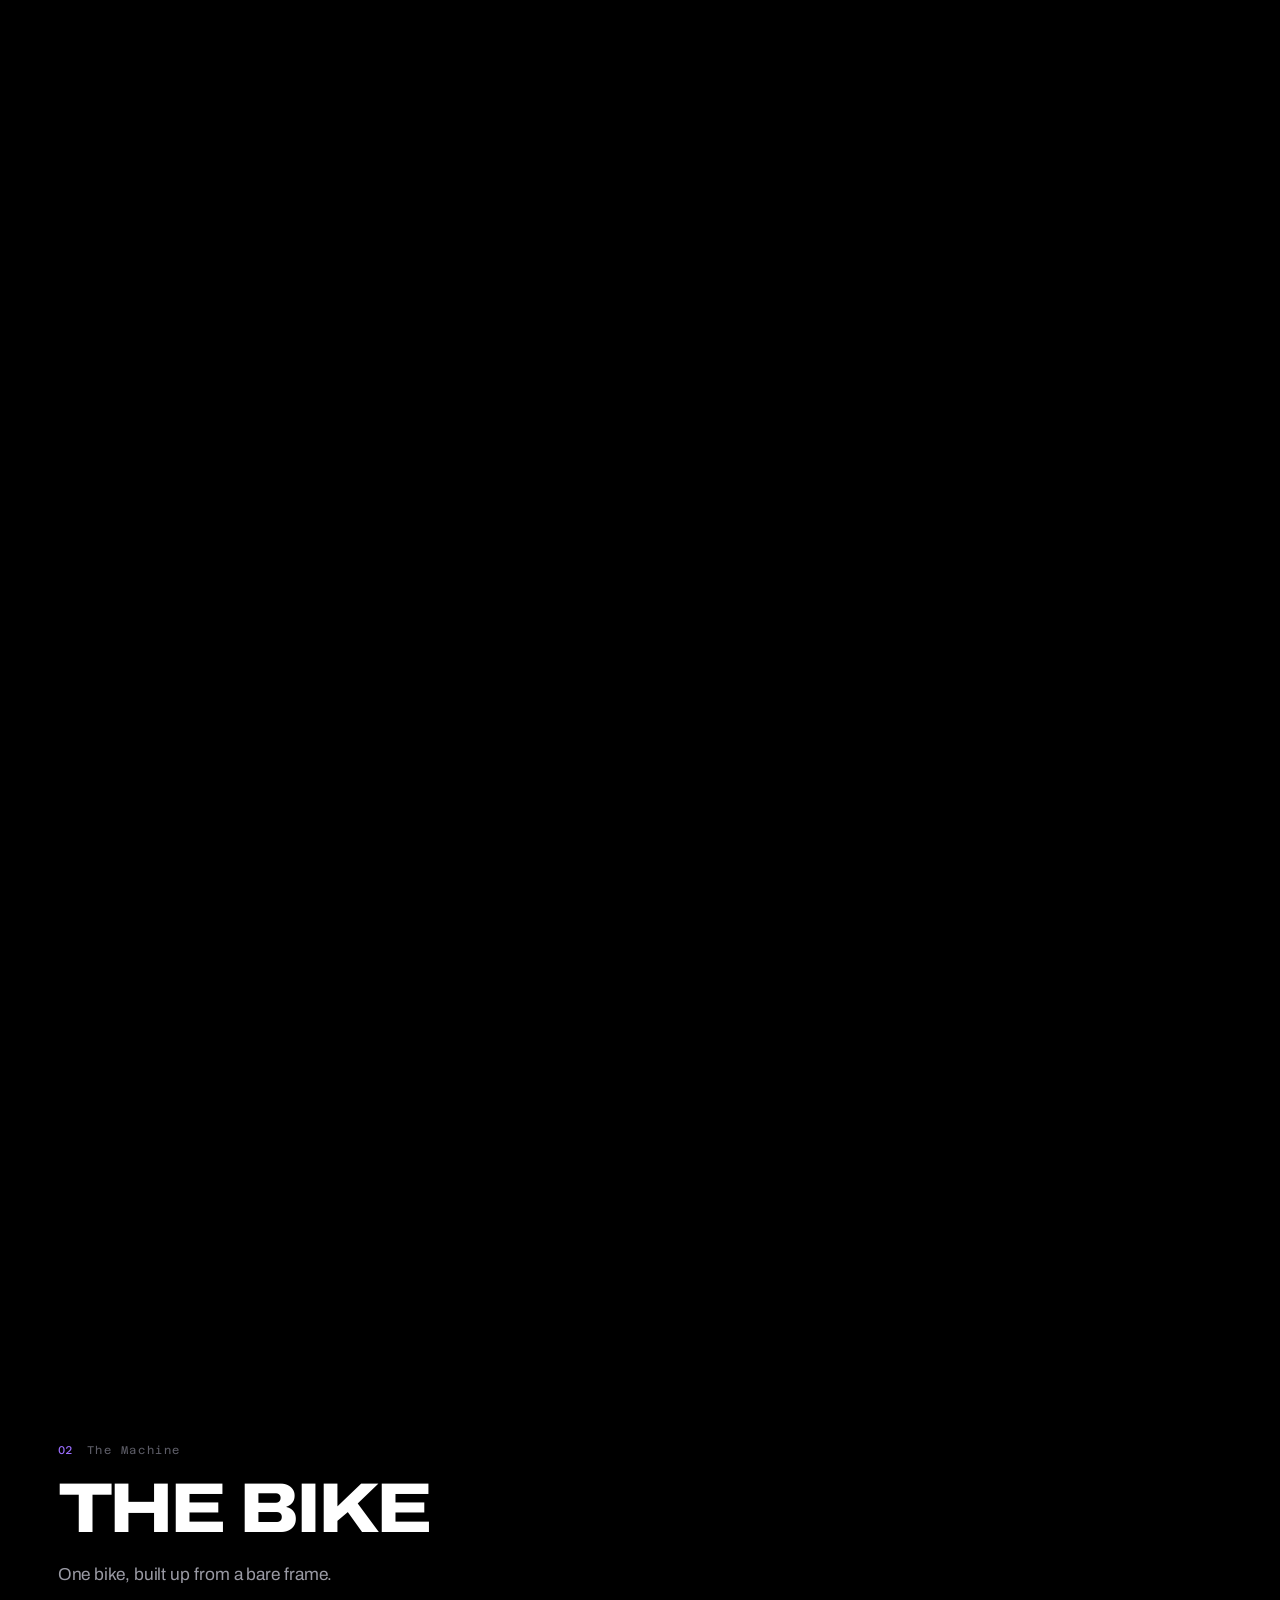
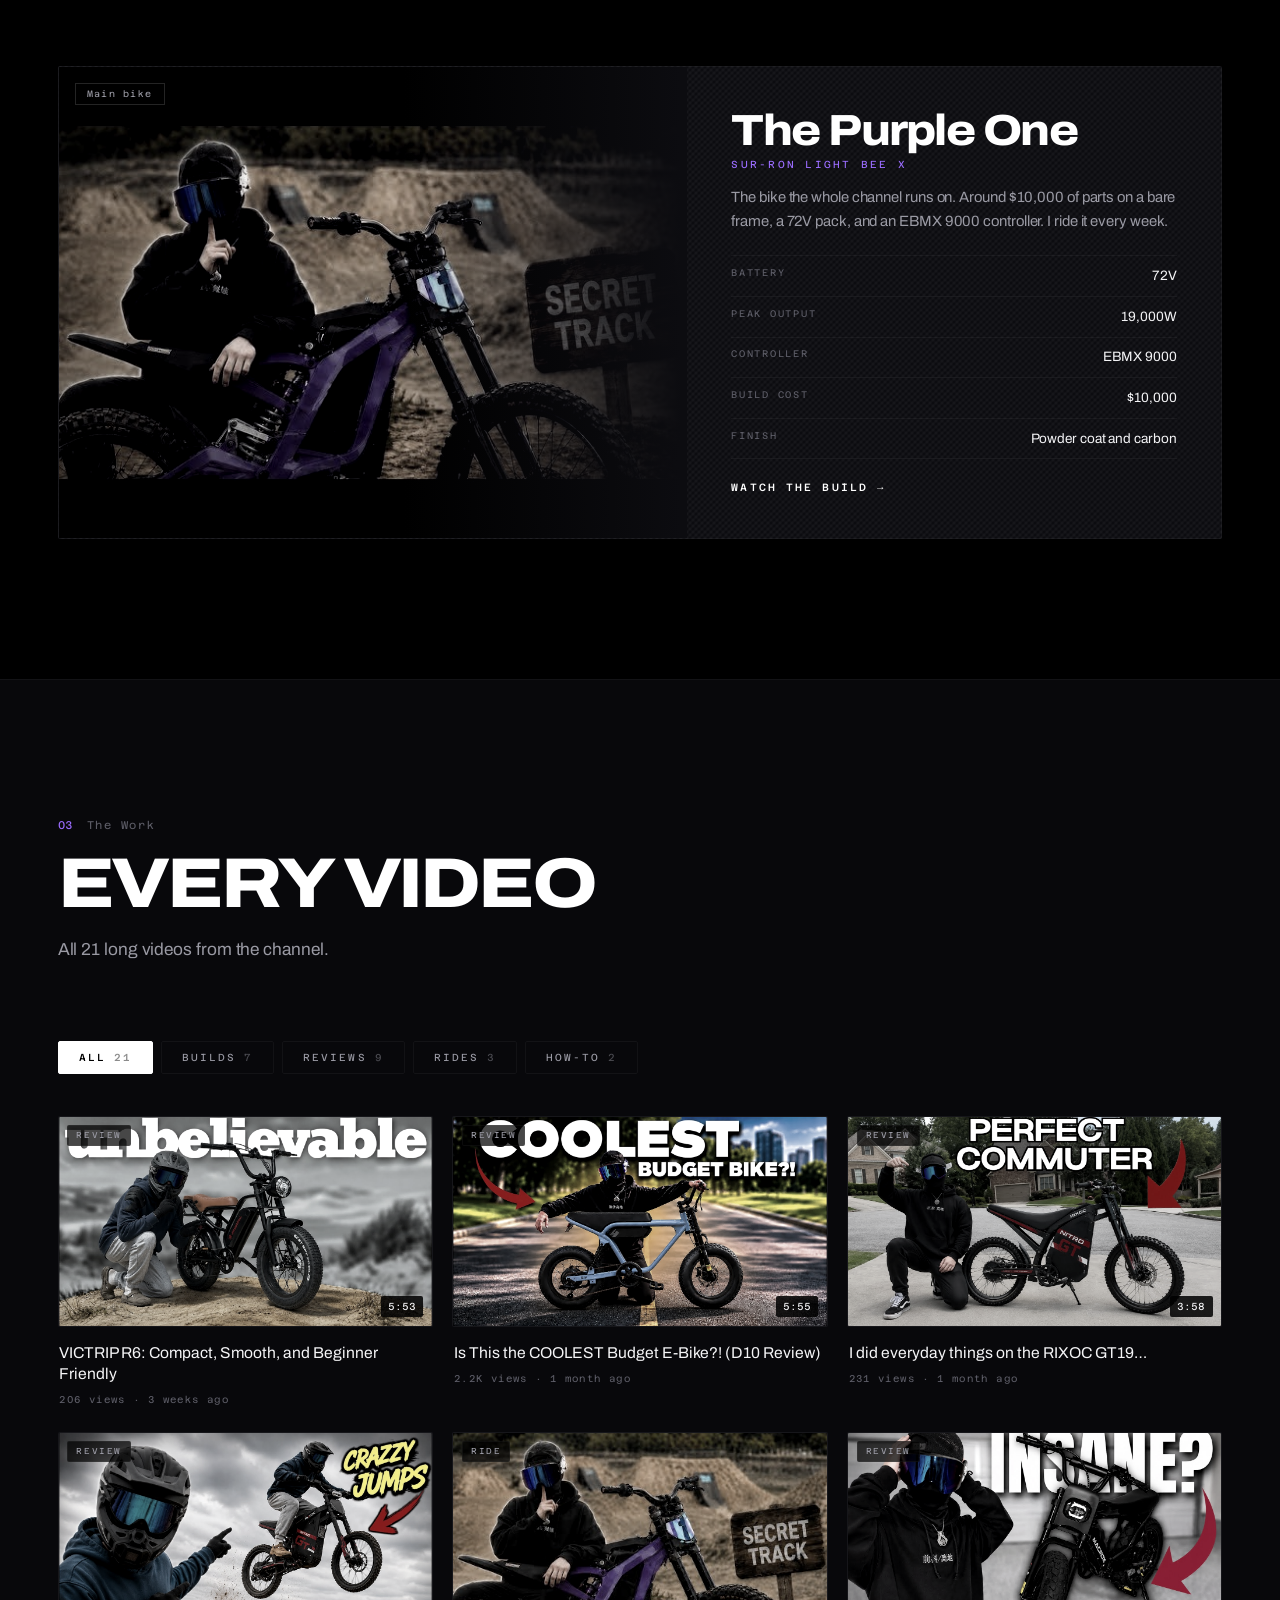
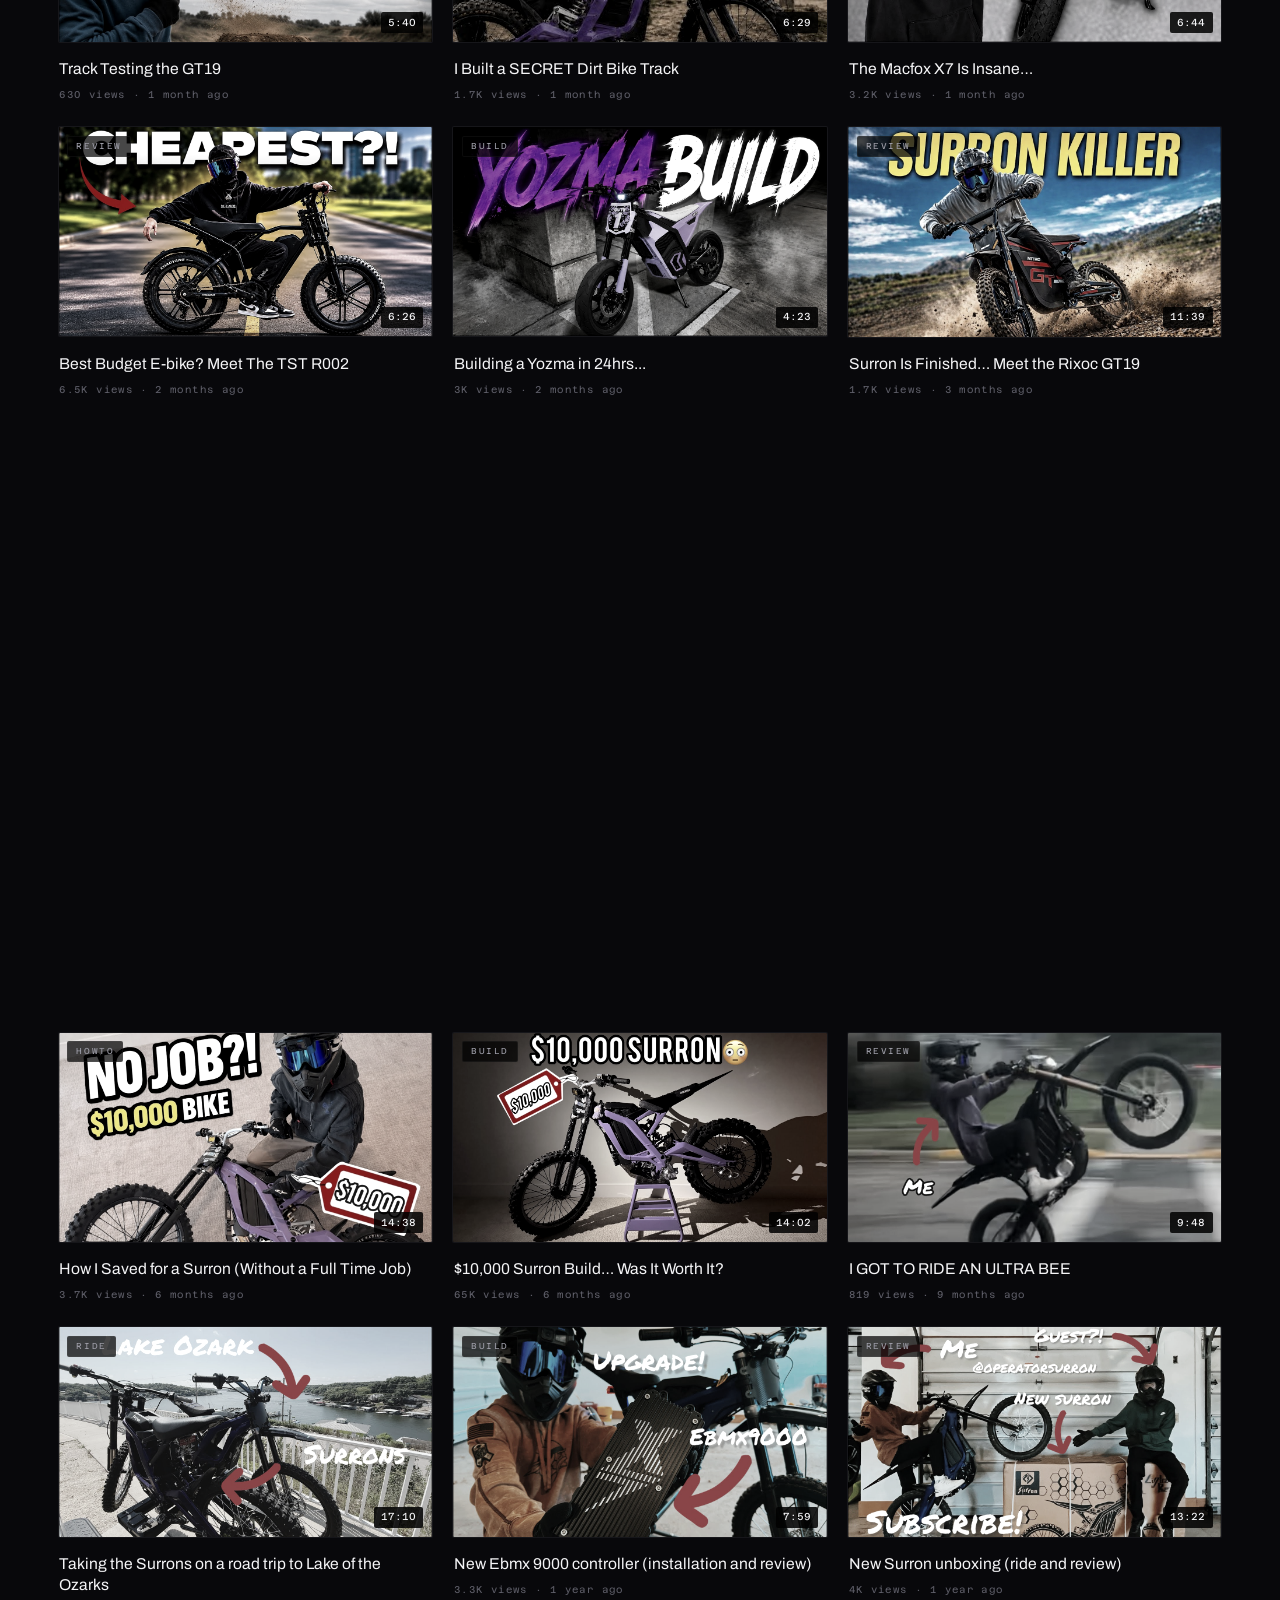
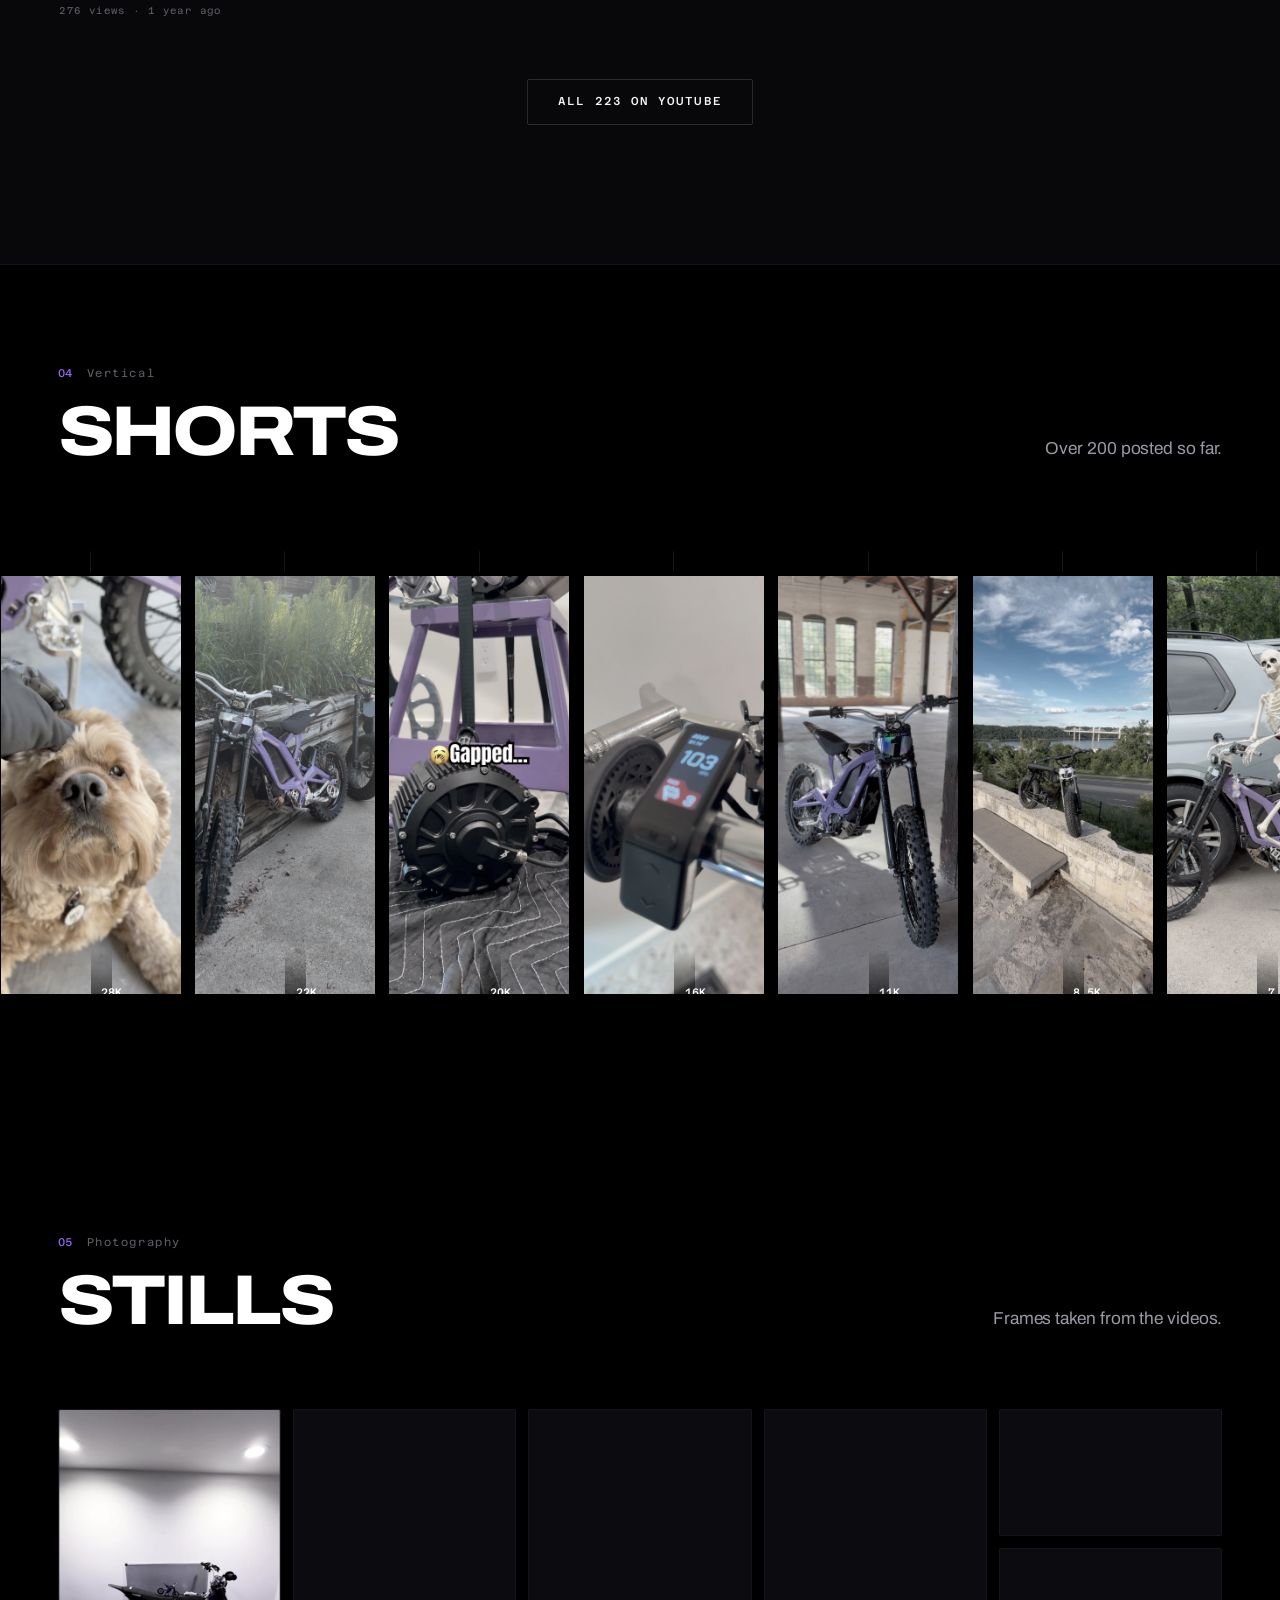
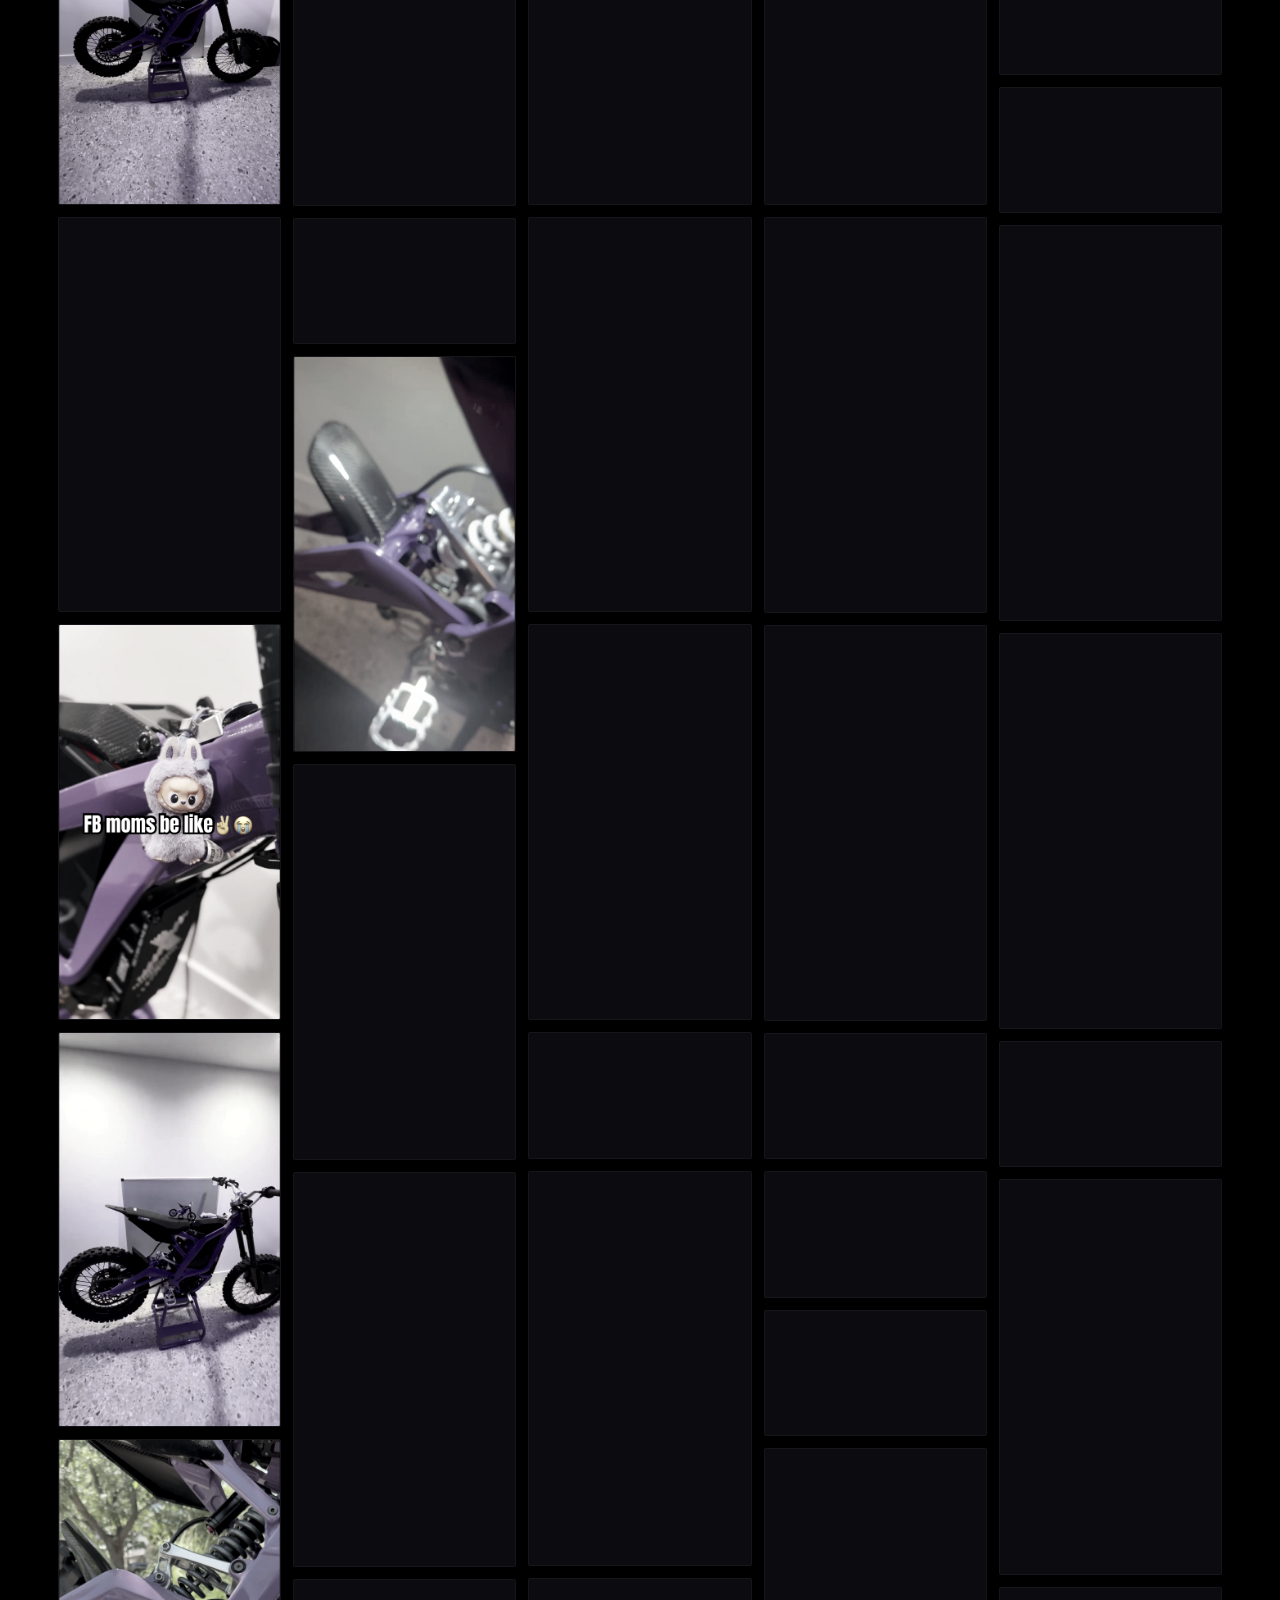
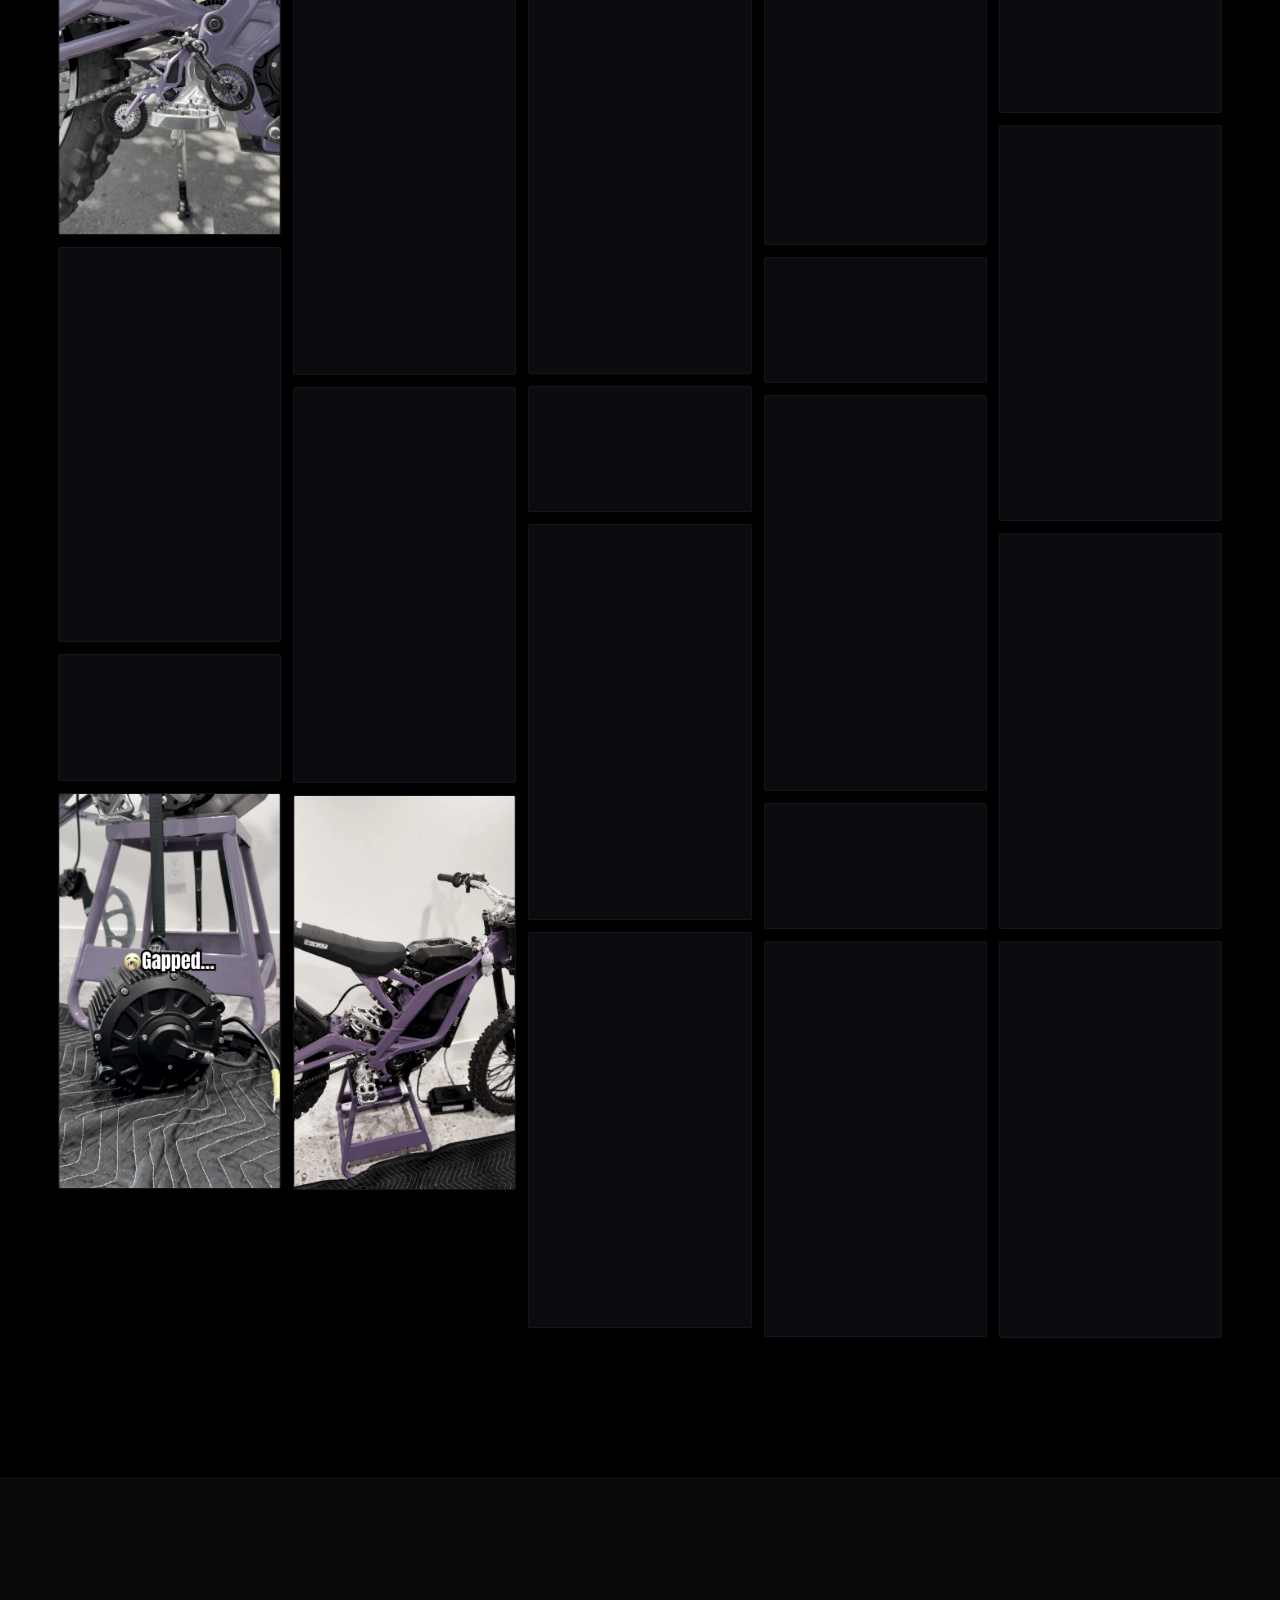
==== commit 83413da8: "Align remaining labels with the single-bike focus - The pre-JS rig caption still carried the old wor" ====
--- a/index.html
+++ b/index.html
@@ -10,7 +10,7 @@
 <meta property="og:type" content="website">
 <meta property="og:title" content="OPERATOR SURRON">
 <meta property="og:description" content="Builds, reviews and rides on a purple Sur-Ron Light Bee X.">
-<meta property="og:image" content="assets/brand/banner.jpg">
+<meta property="og:image" content="assets/hero/h07.jpg">
 <meta name="twitter:card" content="summary_large_image">
 
 <link rel="icon" href="assets/brand/avatar.jpg">
@@ -31,7 +31,7 @@
   </a>
 
   <nav class="nav__links" aria-label="Primary">
-    <a href="#garage">Garage</a>
+    <a href="#garage">The Bike</a>
     <a href="#videos">Videos</a>
     <a href="#gallery">Stills</a>
     <a href="#kit">Kit</a>
@@ -48,7 +48,7 @@
 </header>
 
 <div class="drawer" id="drawer" hidden>
-  <a href="#garage">Garage</a>
+  <a href="#garage">The Bike</a>
   <a href="#videos">Videos</a>
   <a href="#shorts">Shorts</a>
   <a href="#gallery">Stills</a>
@@ -123,7 +123,7 @@
         <p class="kicker"><i>01</i>The Rig</p>
         <h2 class="rig__title" id="rigTitle">THE PURPLE ONE</h2>
         <p class="rig__copy" id="rigCopy">
-          Sur-Ron Light Bee X. Powder-coated over cast alloy, built from the frame up.
+          A Sur-Ron Light Bee X. Powder coat over cast alloy, built up from a bare frame.
         </p>
       </div>
     </div>
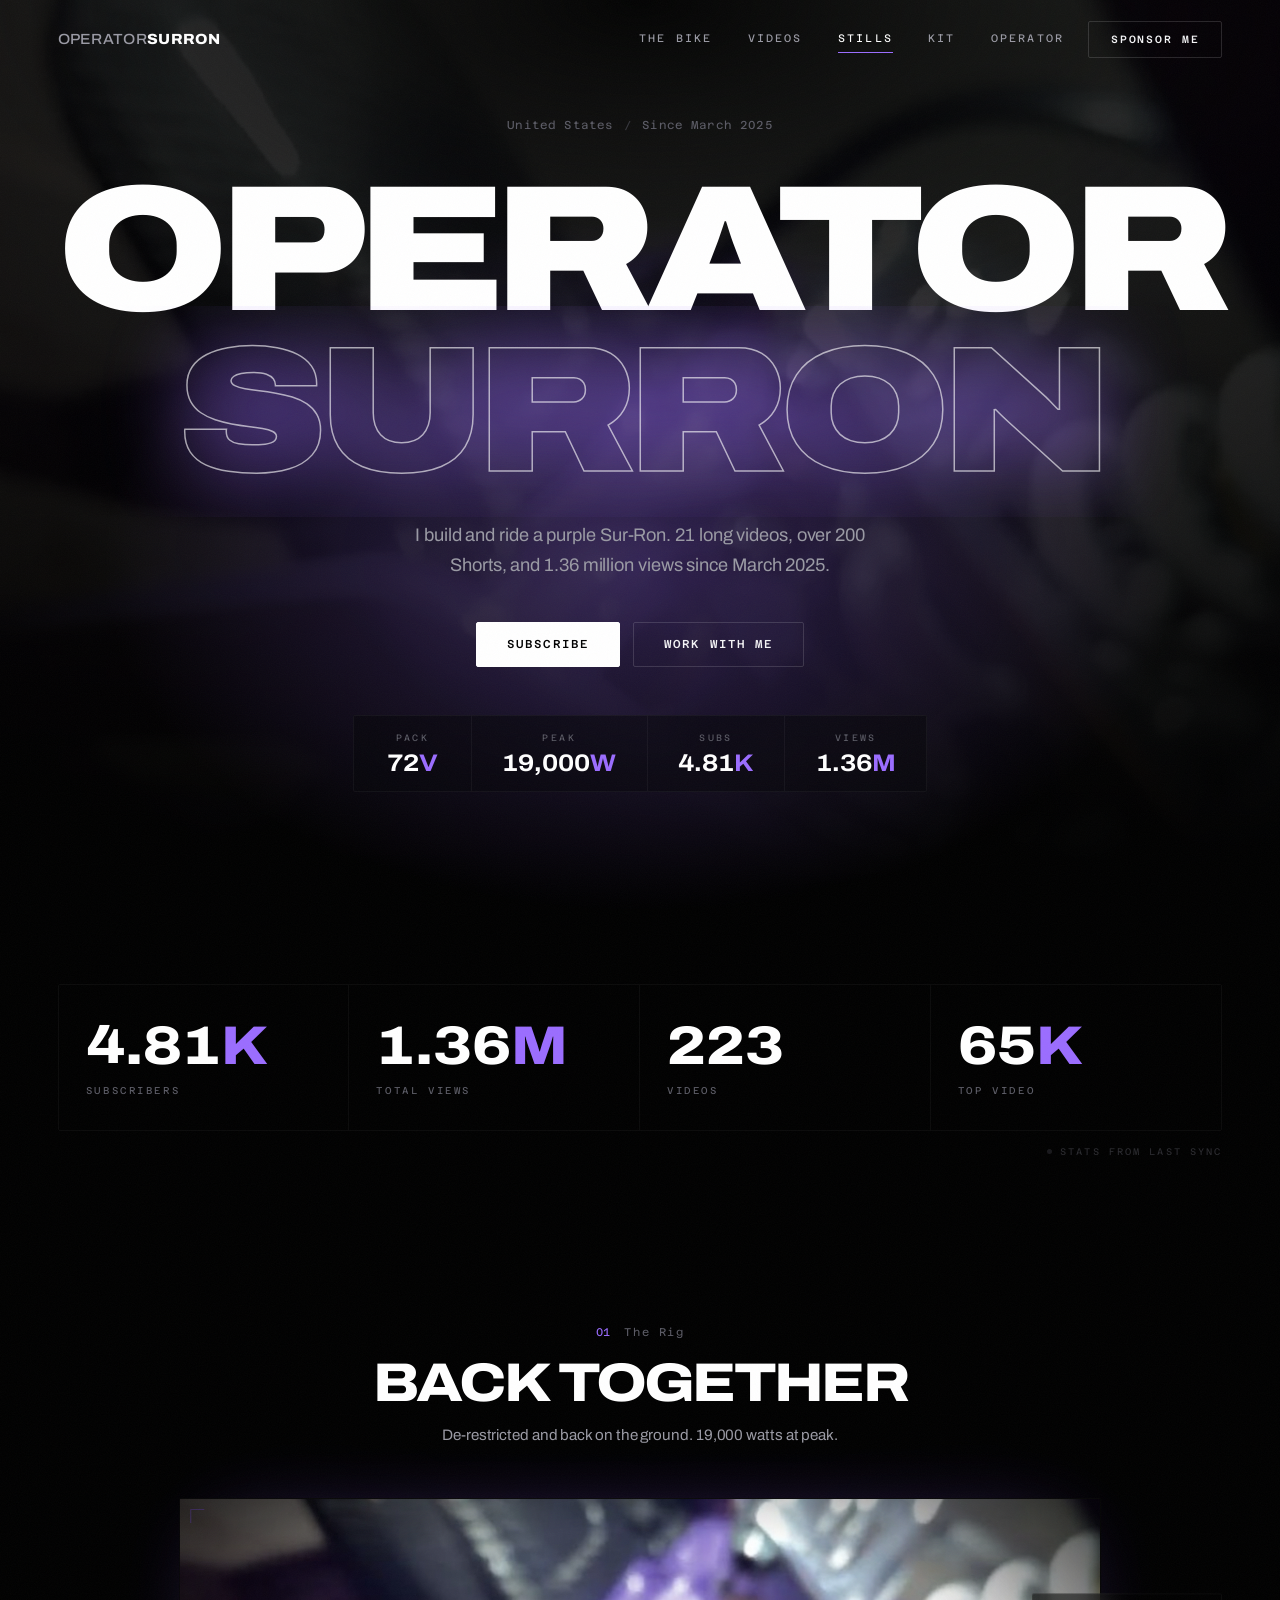
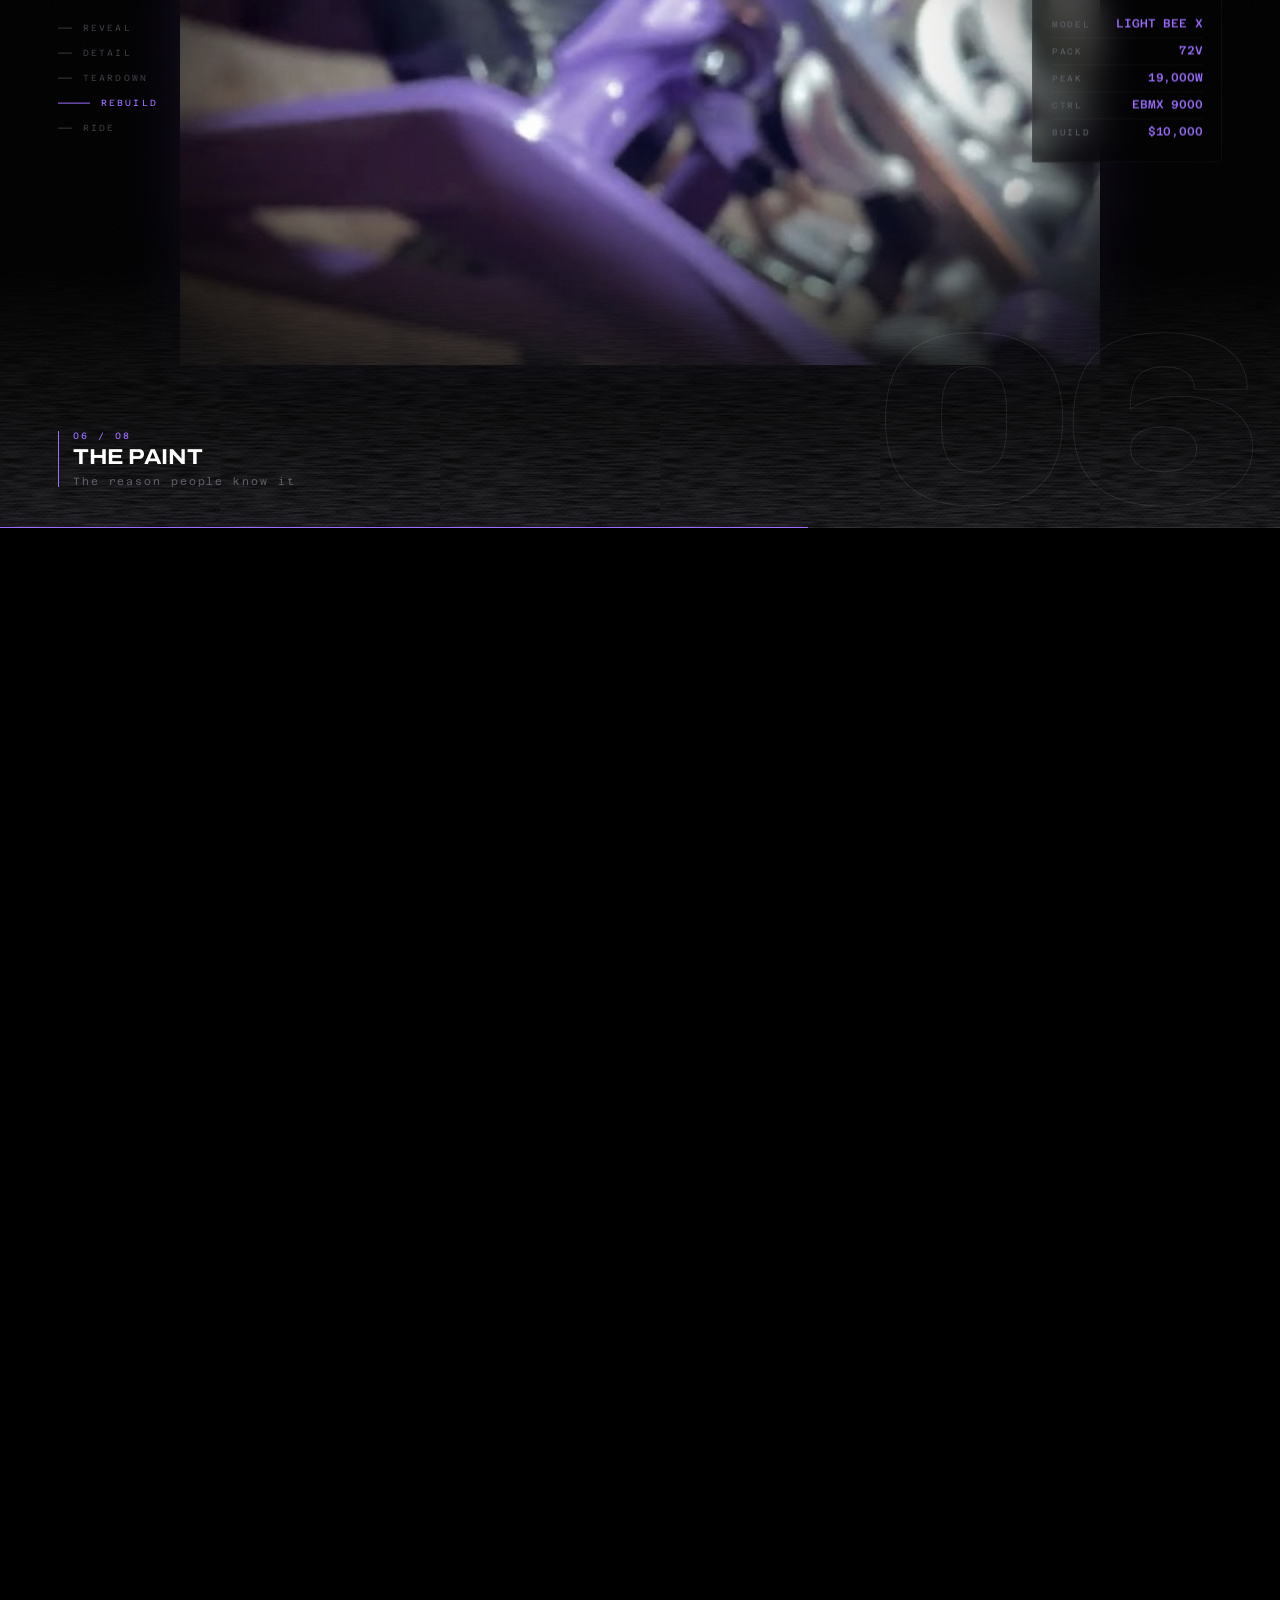
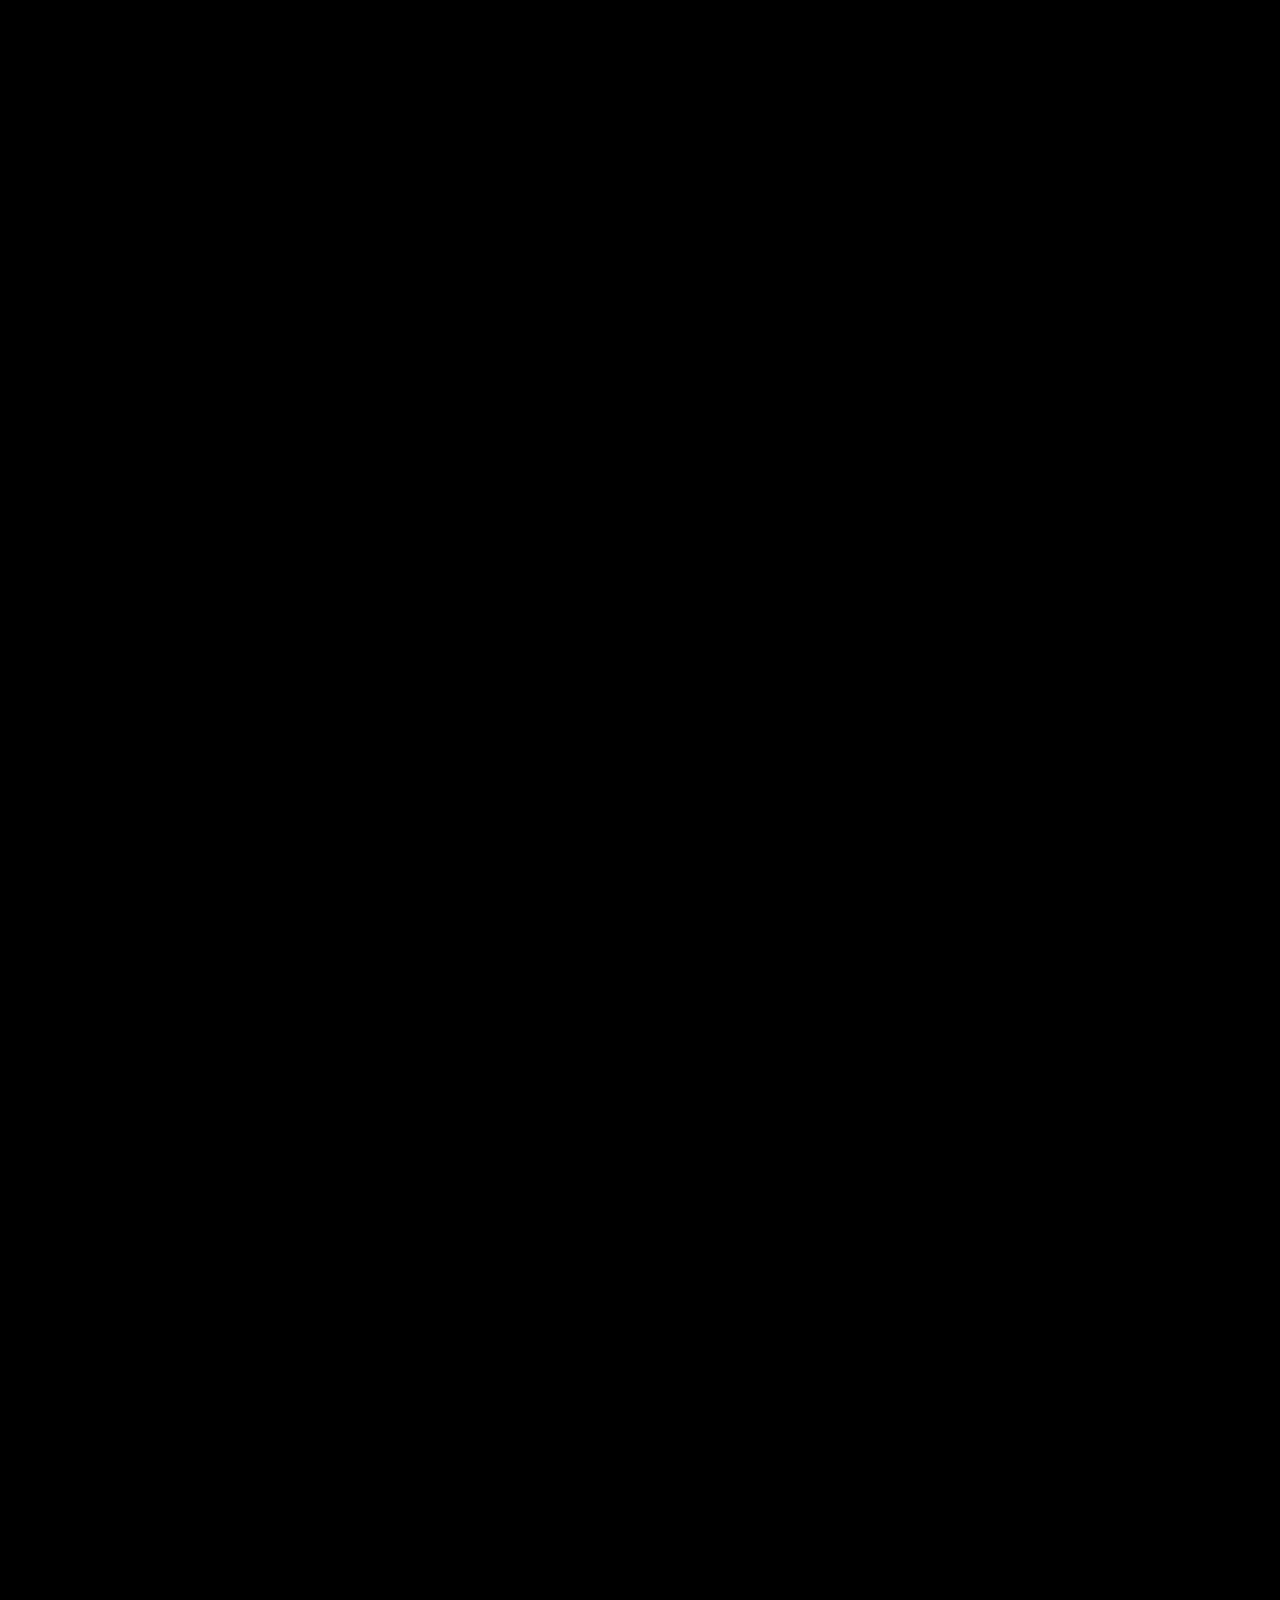
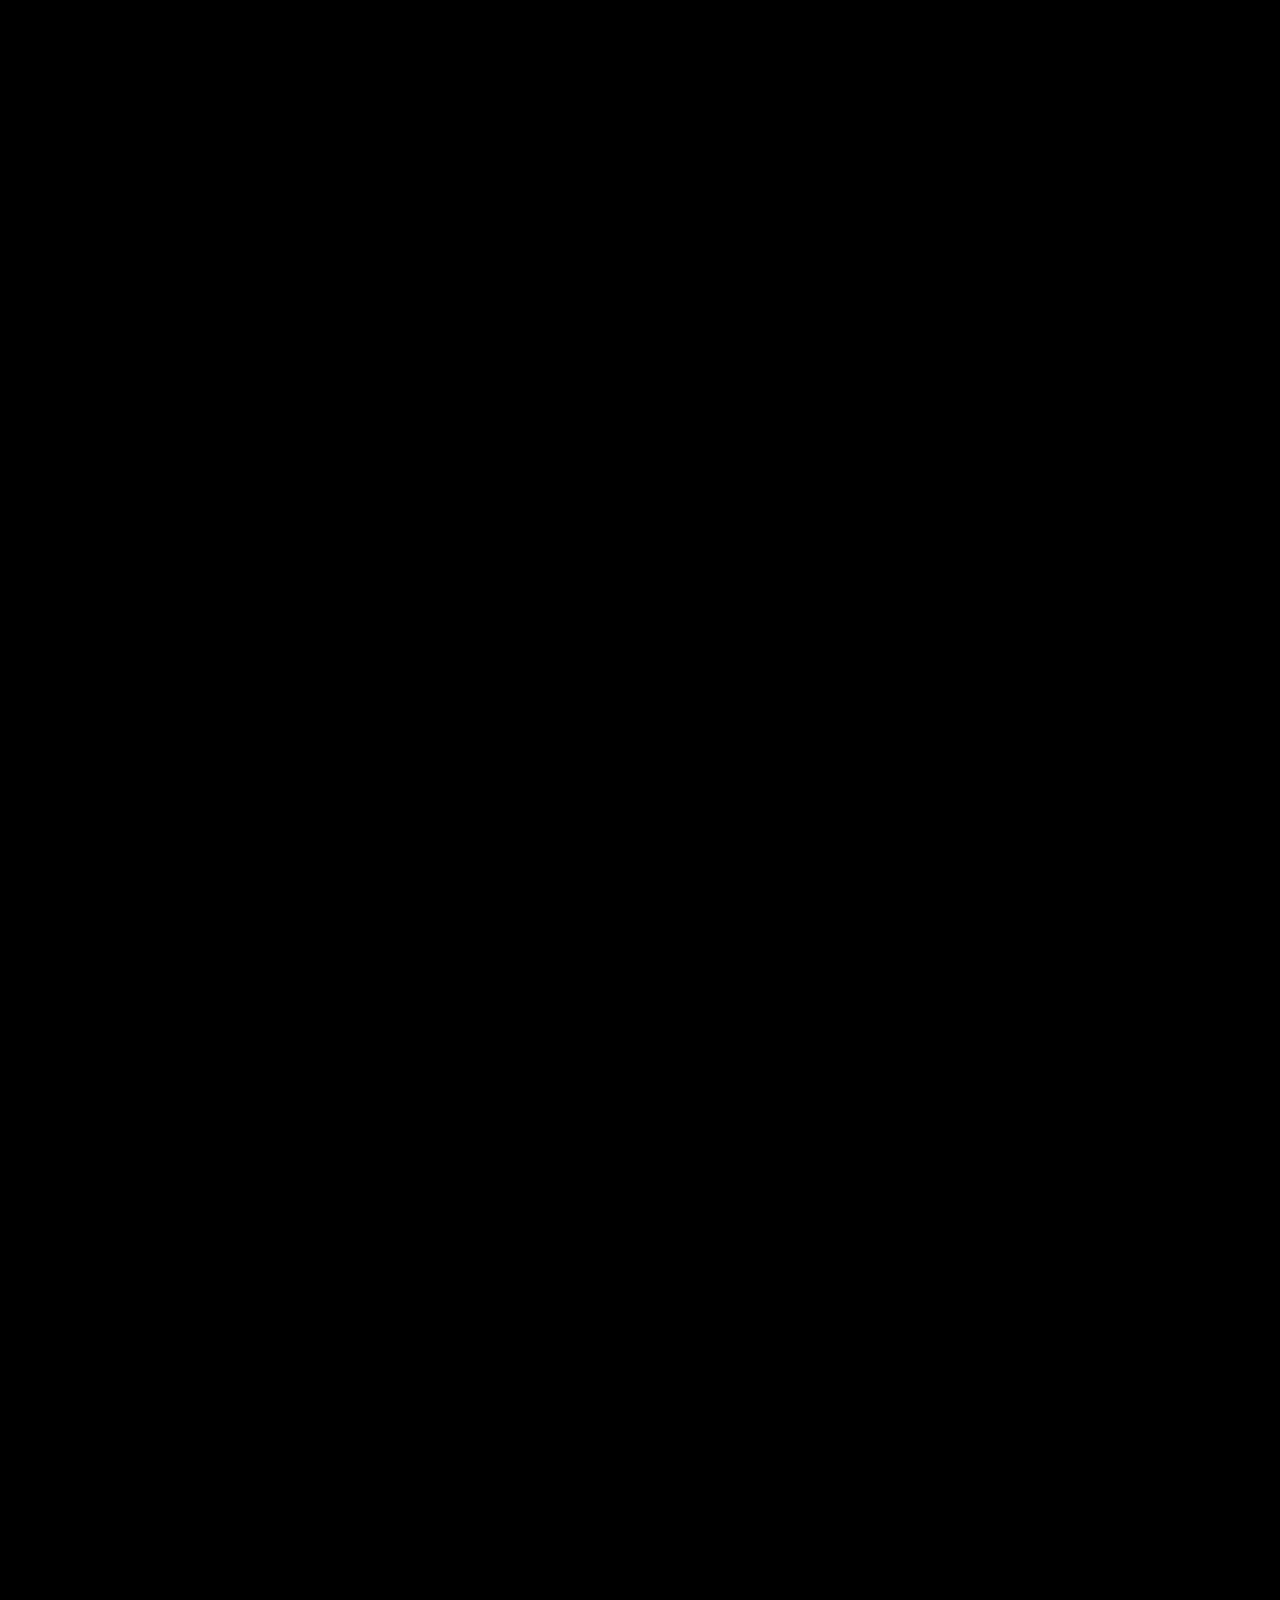
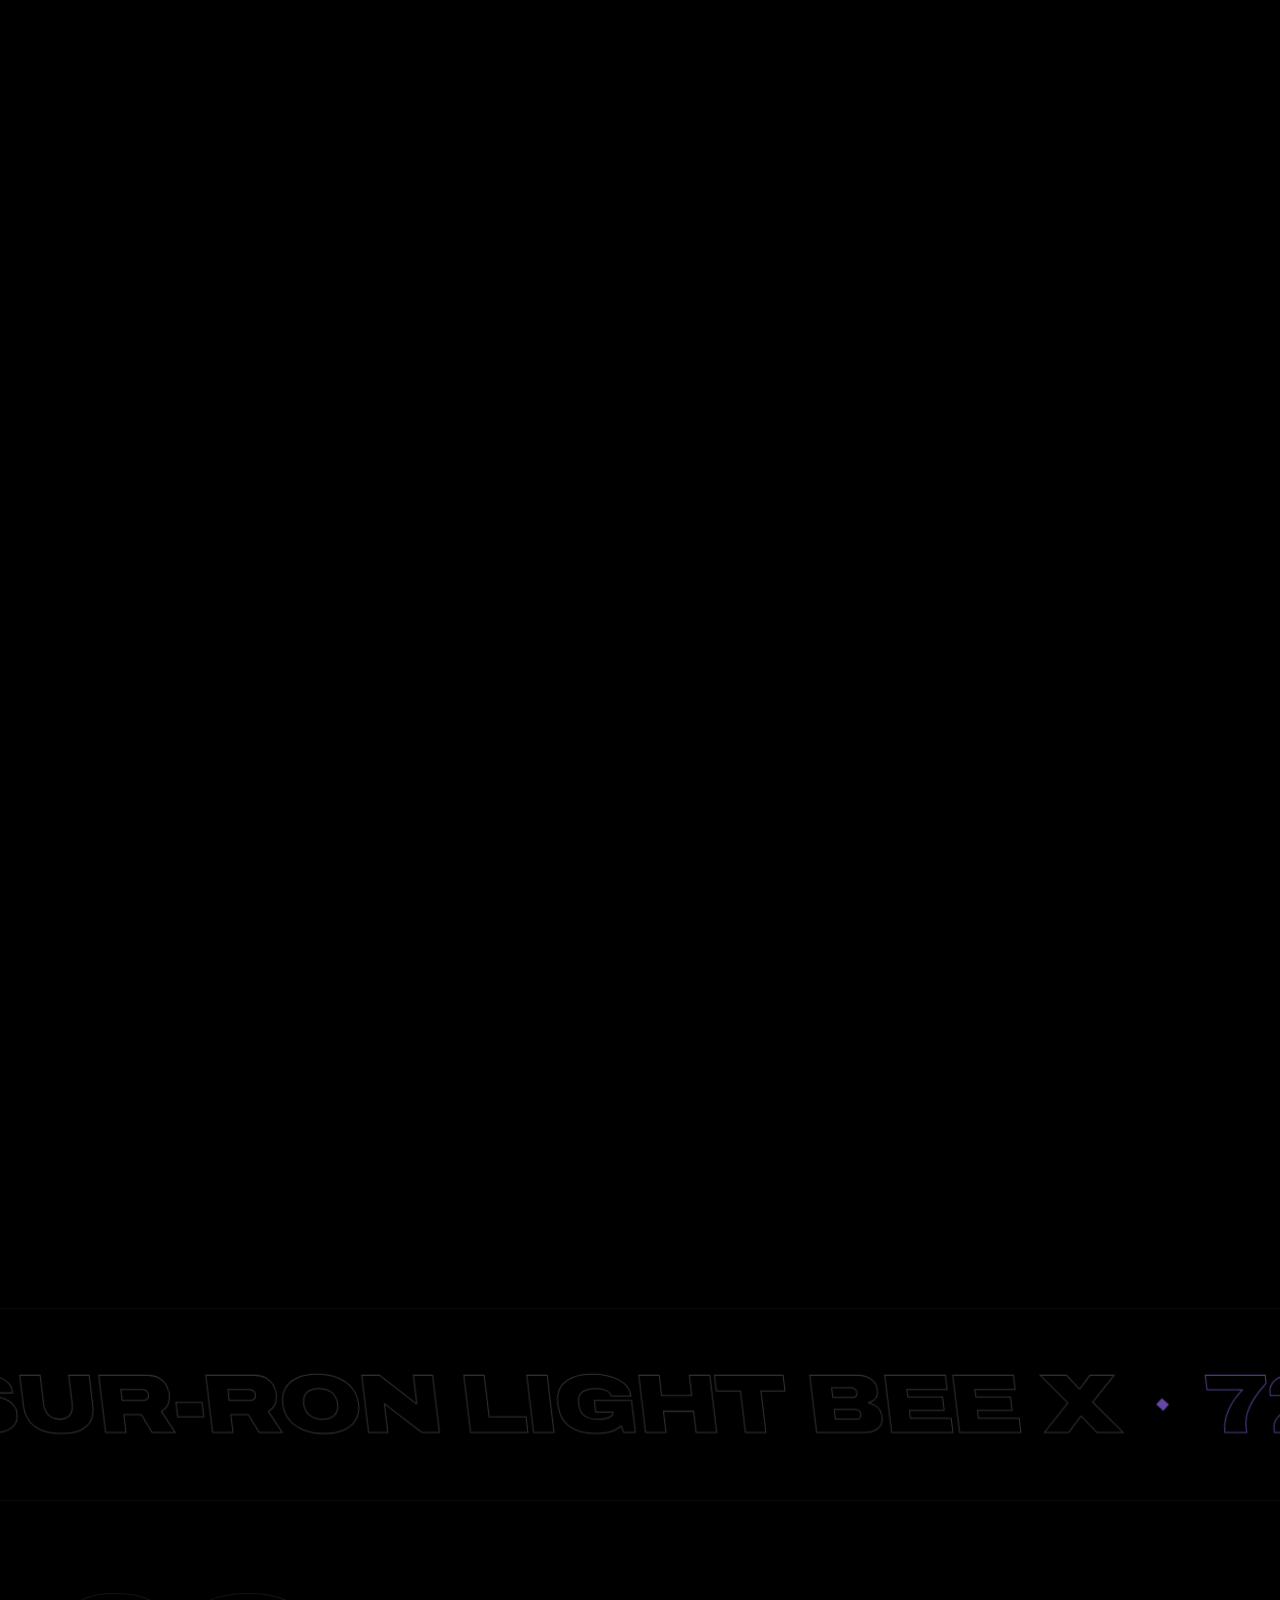
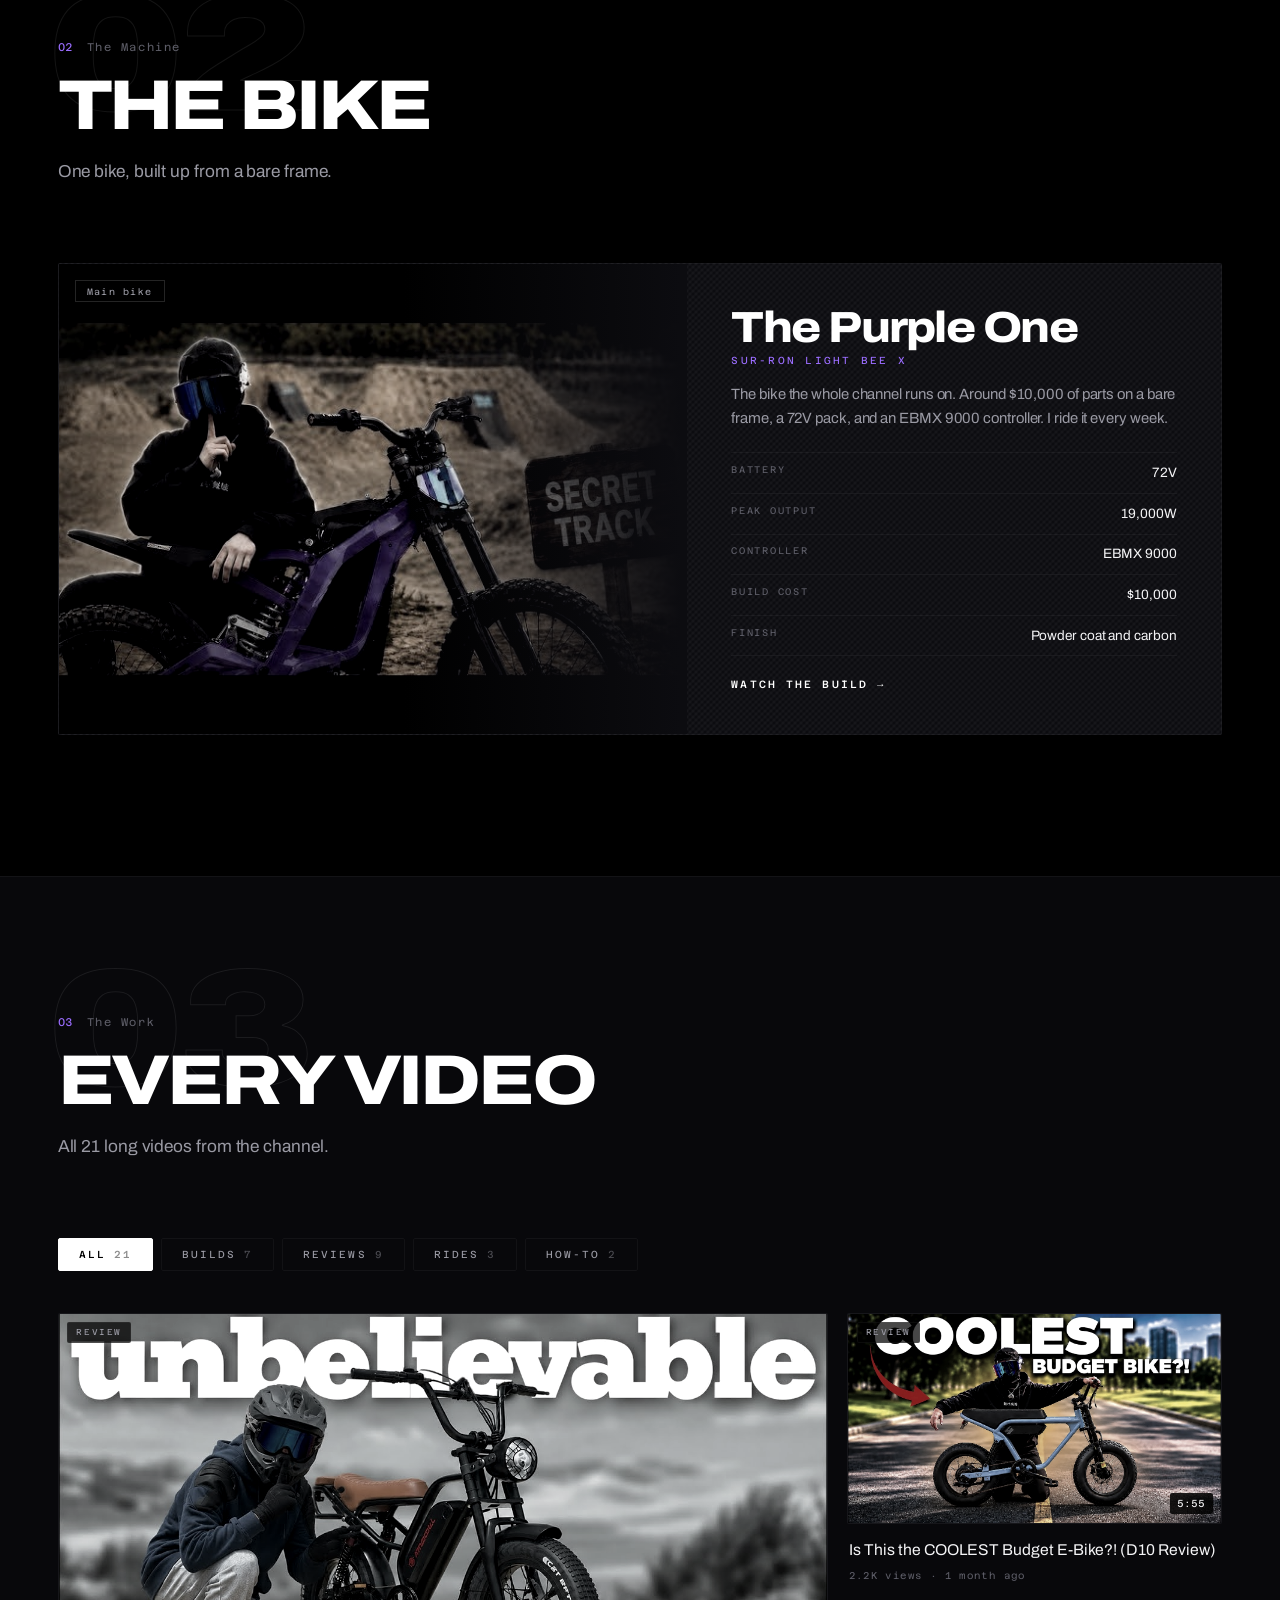
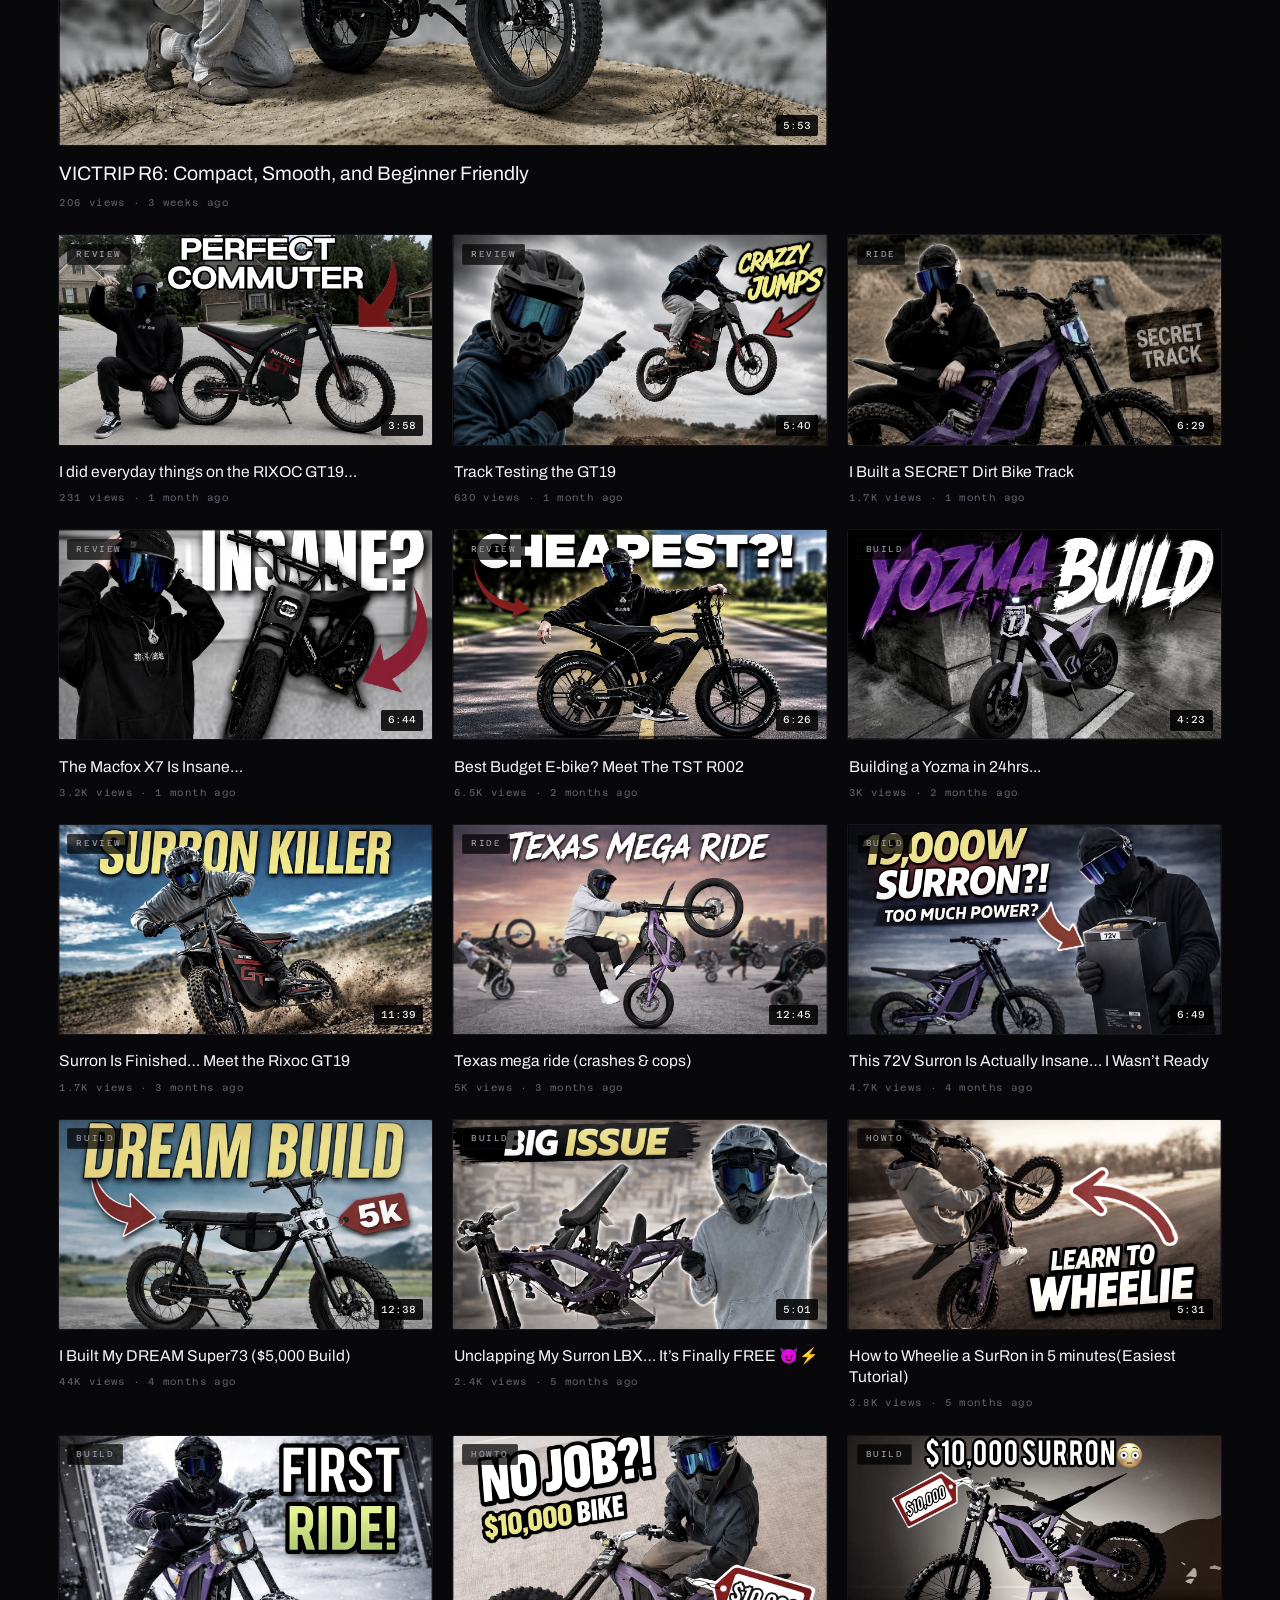
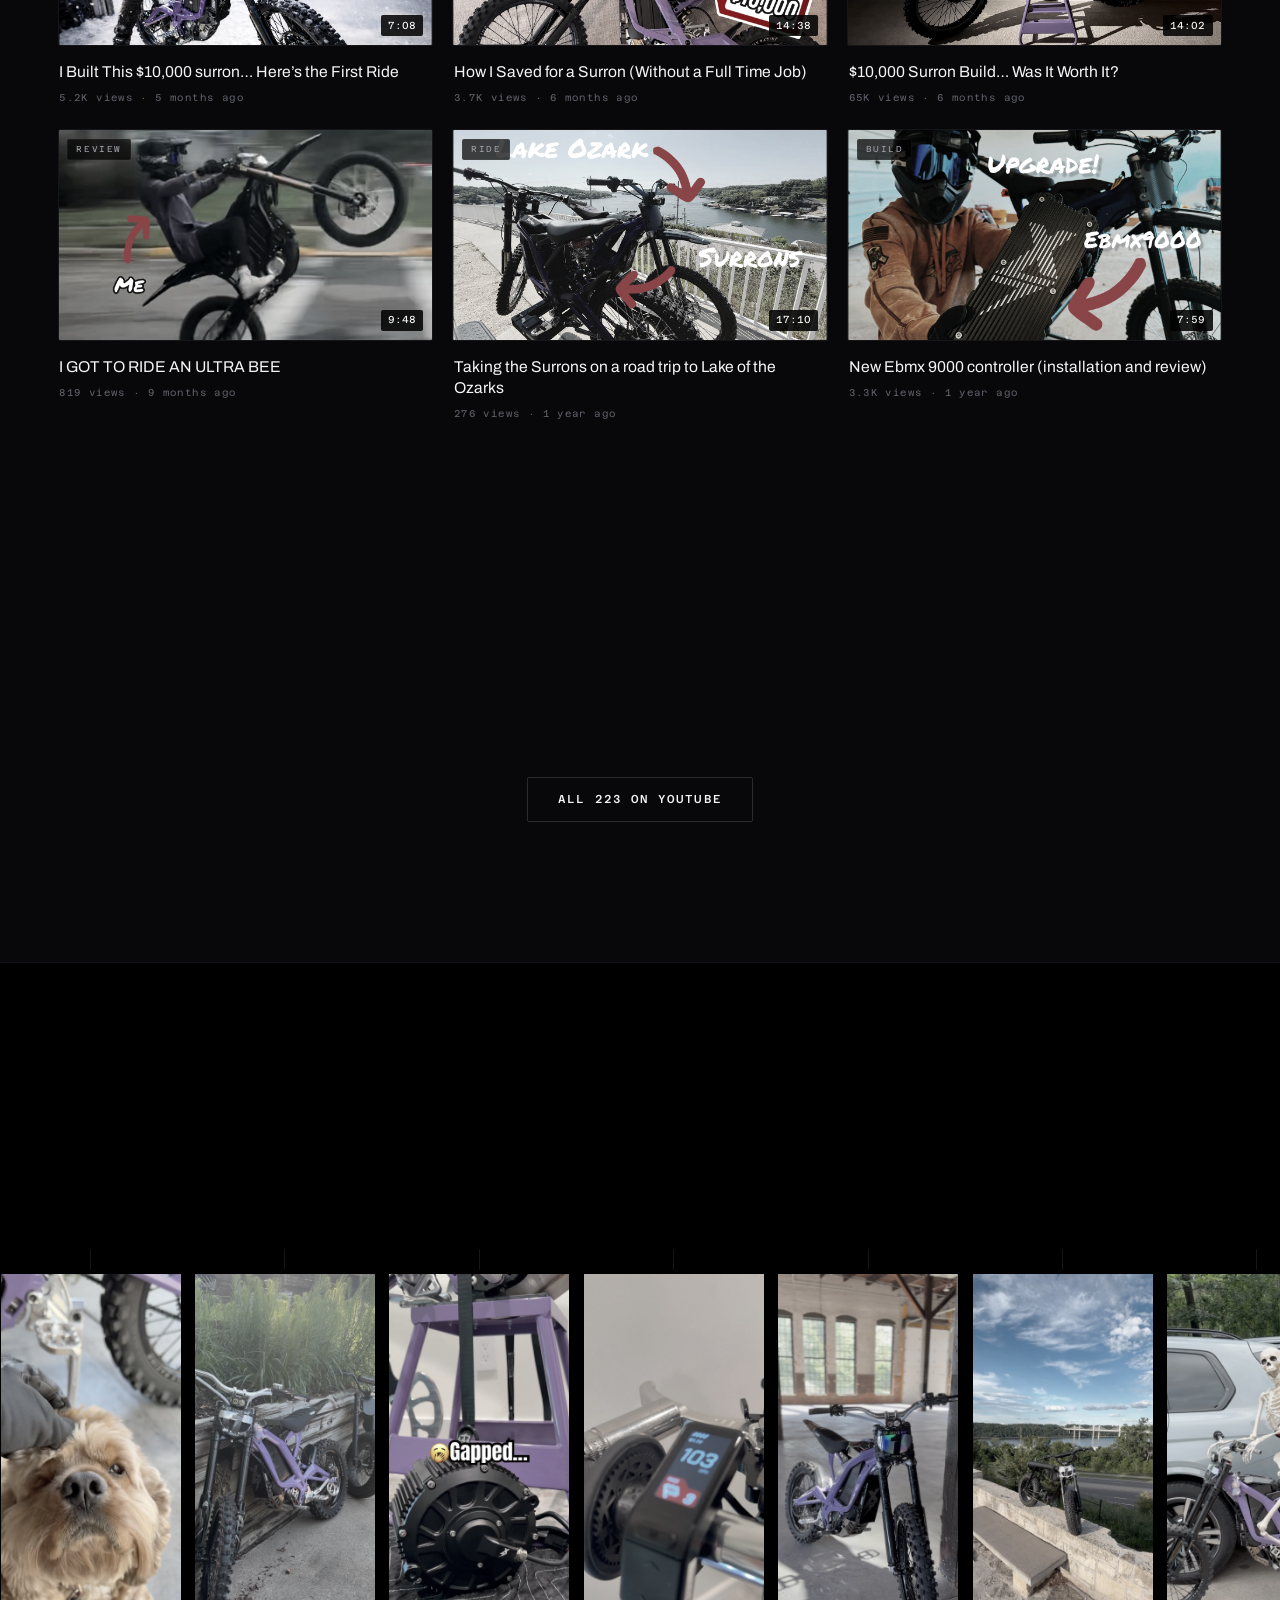
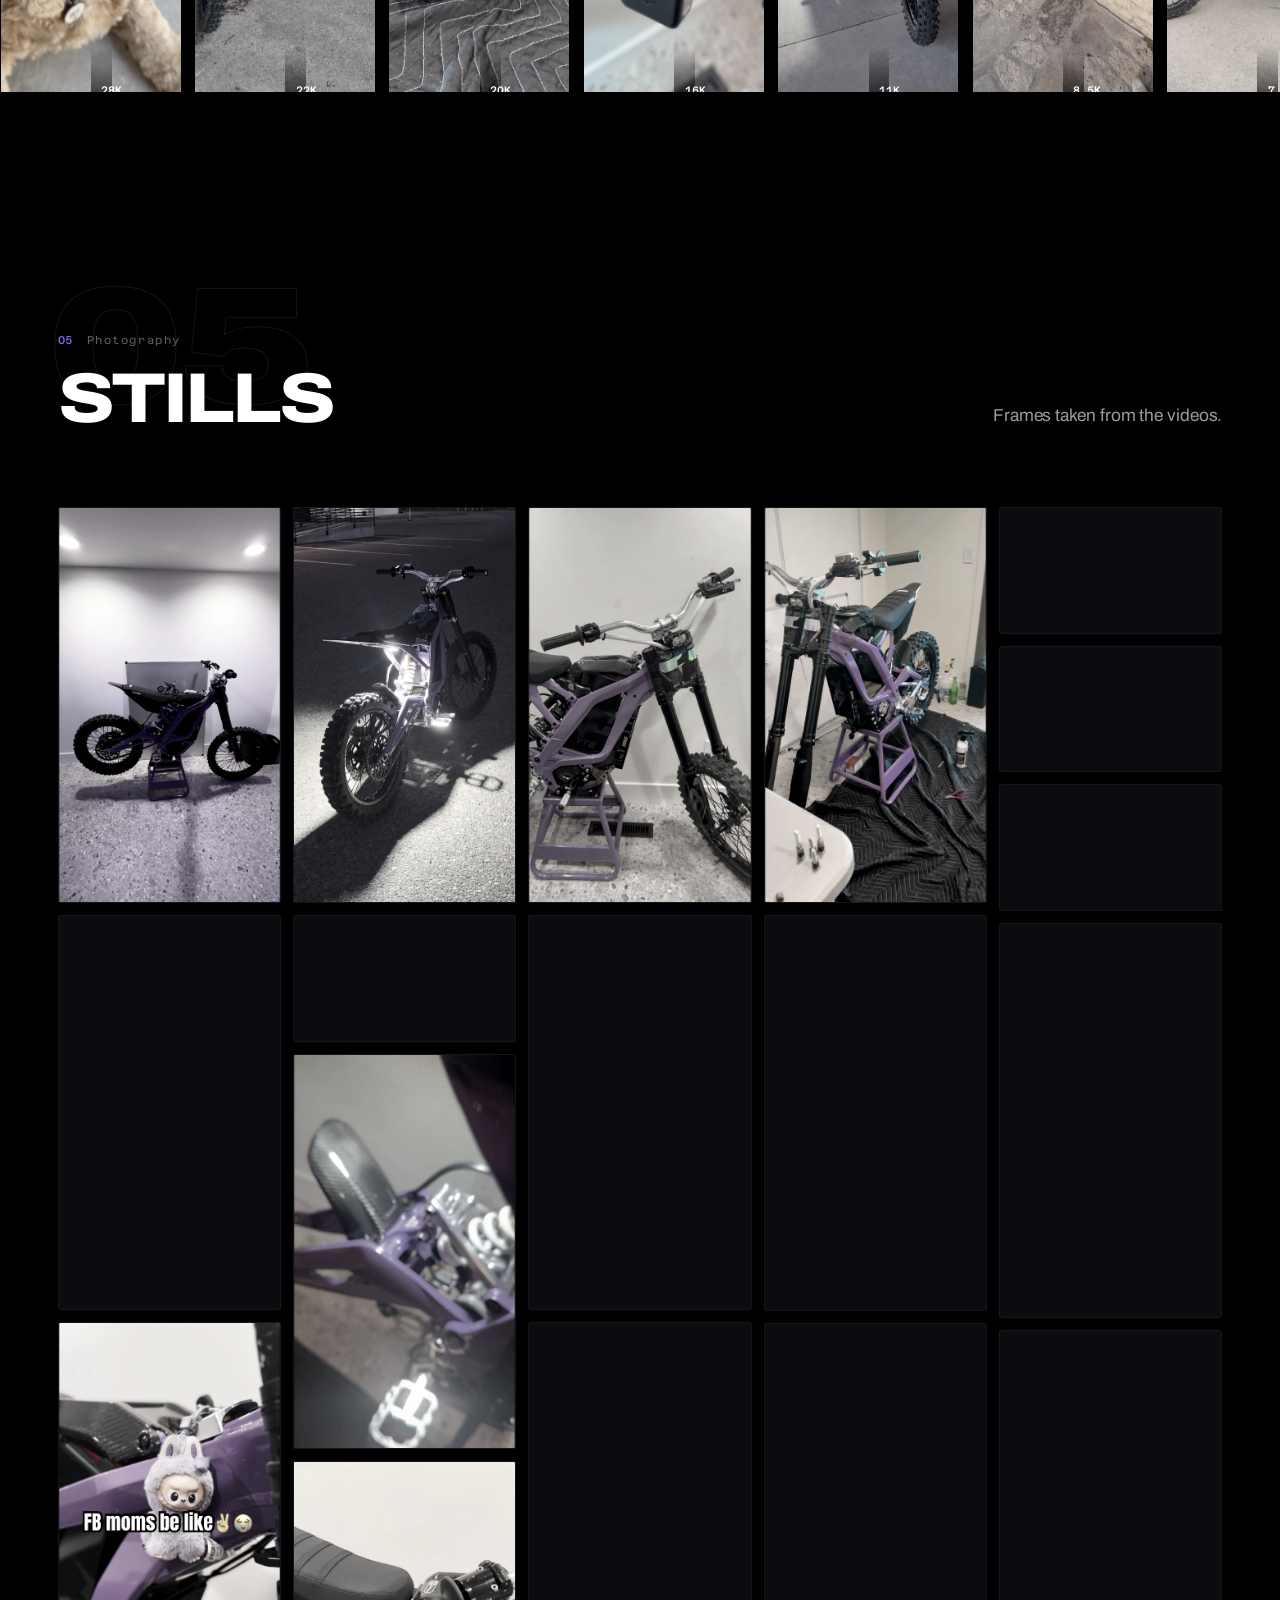
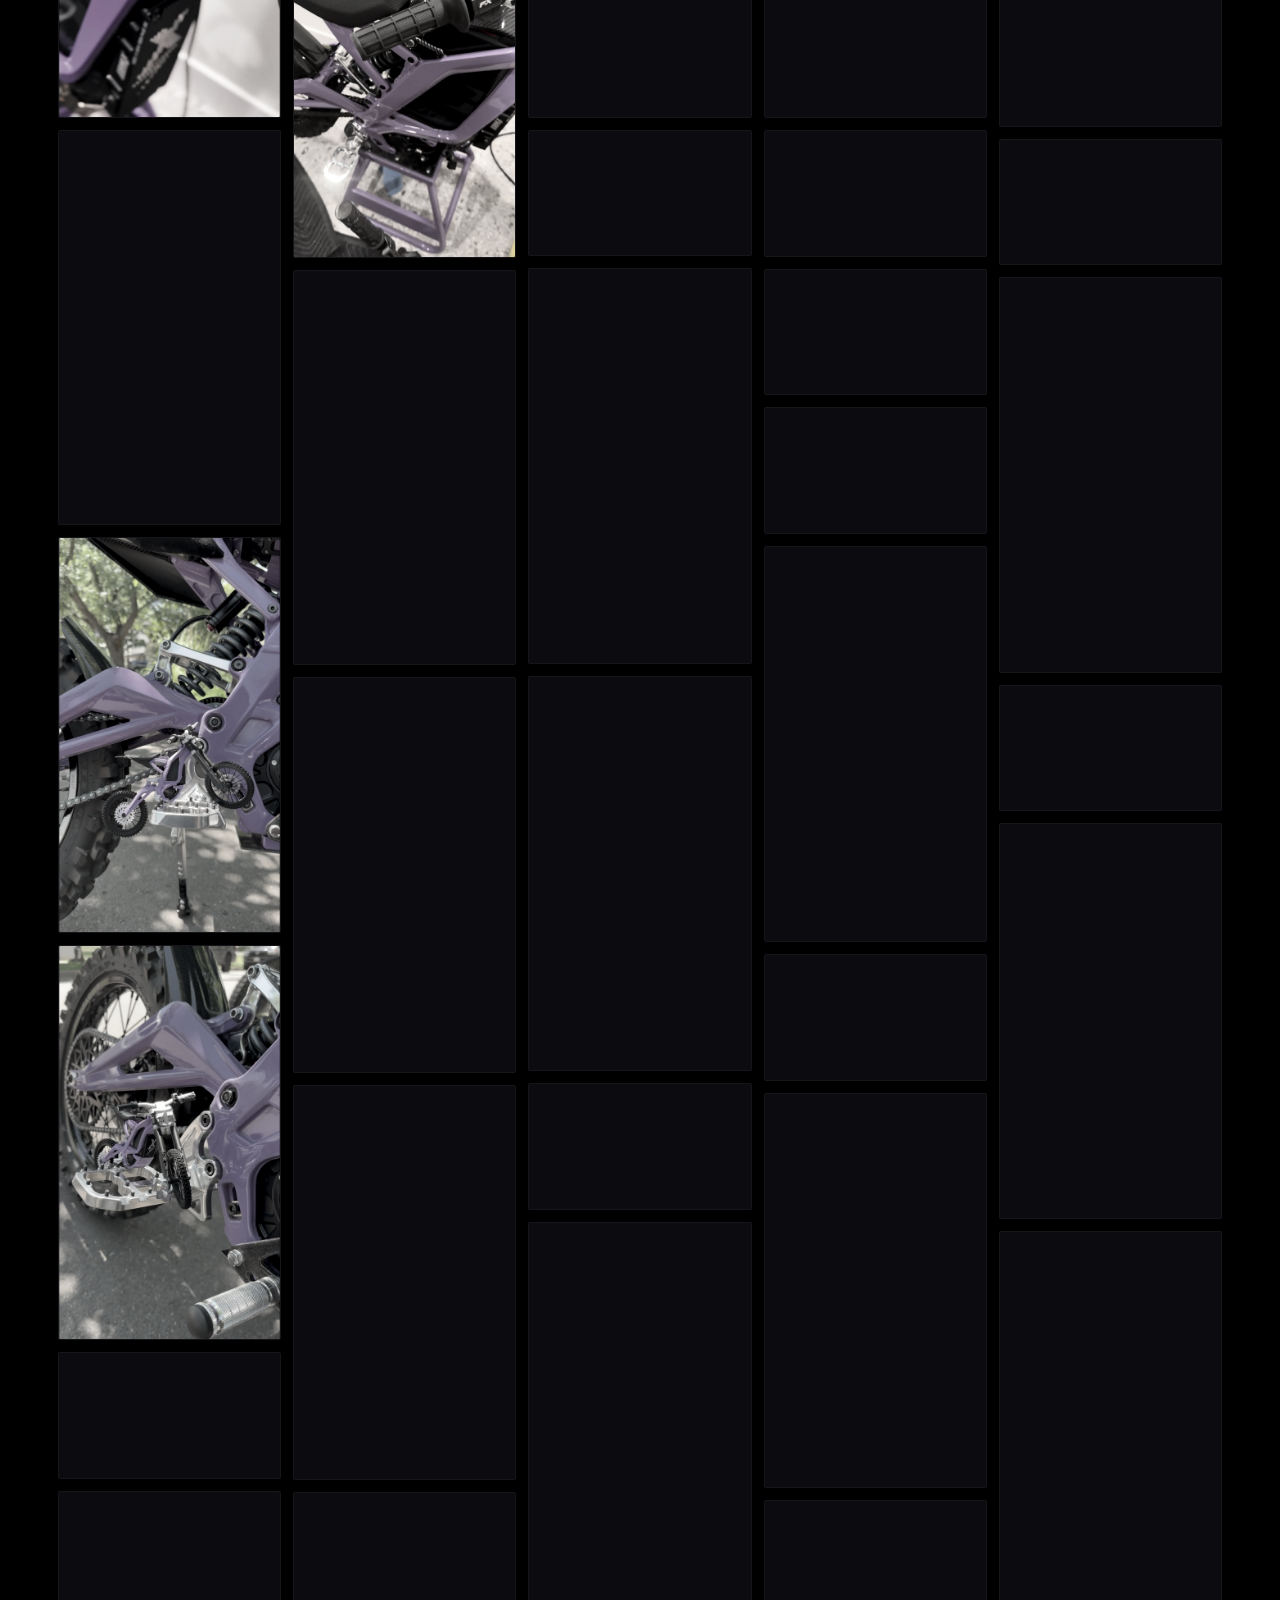
==== commit 25017893: "Add the interaction layer: cursor, odometers, kinetic strips, curtain The site read well but behaved" ====
--- a/index.html
+++ b/index.html
@@ -6,6 +6,7 @@
 <title>Operator Surron | Sur-Ron builds, reviews and rides</title>
 <meta name="description" content="Operator Surron builds and rides a purple Sur-Ron Light Bee X. 223 videos, 1.36 million views. Open to sponsorship.">
 <meta name="theme-color" content="#000000">
+<meta name="color-scheme" content="dark">
 
 <meta property="og:type" content="website">
 <meta property="og:title" content="OPERATOR SURRON">
@@ -14,12 +15,16 @@
 <meta name="twitter:card" content="summary_large_image">
 
 <link rel="icon" href="assets/brand/avatar.jpg">
+<link rel="preload" href="assets/fonts/f02.woff2" as="font" type="font/woff2" crossorigin>
+<link rel="preload" href="assets/fonts/f04.woff2" as="font" type="font/woff2" crossorigin>
+<link rel="preload" href="assets/hero/h05.jpg" as="image">
 <link rel="stylesheet" href="styles/fonts.css">
 <link rel="stylesheet" href="styles/main.css">
 </head>
 <body>
 
 <!-- ── texture layers ───────────────────────────────────────────────────── -->
+<div class="intro" aria-hidden="true"><i></i><i></i><i></i></div>
 <div class="grain" aria-hidden="true"></div>
 
 <a class="skip" href="#main">Skip to content</a>
@@ -92,10 +97,10 @@
 
   <!-- HUD telemetry -->
   <aside class="hud" aria-label="Channel at a glance">
-    <div class="hud__row"><span>PACK</span><b data-count="72" data-suffix="V">0V</b></div>
-    <div class="hud__row"><span>PEAK</span><b data-count="19000" data-suffix="W">0W</b></div>
-    <div class="hud__row"><span>SUBS</span><b>4.81<i>K</i></b></div>
-    <div class="hud__row"><span>VIEWS</span><b>1.36<i>M</i></b></div>
+    <div class="hud__row"><span>PACK</span><b>72V</b></div>
+    <div class="hud__row"><span>PEAK</span><b>19,000W</b></div>
+    <div class="hud__row"><span>SUBS</span><b>4.81K</b></div>
+    <div class="hud__row"><span>VIEWS</span><b>1.36M</b></div>
   </aside>
 
 </section>
@@ -117,6 +122,7 @@
     <canvas class="rig__canvas" id="rigCanvas"></canvas>
     <div class="rig__vignette" aria-hidden="true"></div>
     <div class="rig__weave" aria-hidden="true"></div>
+    <div class="rig__num" id="rigNum" aria-hidden="true">01</div>
 
     <div class="rig__ui">
       <div class="rig__uiwrap">
@@ -150,15 +156,25 @@
       <span class="rig__ph"><i></i>Ride</span>
     </div>
 
+    <div class="rig__scan" id="rigScan" aria-hidden="true"></div>
     <div class="rig__prog" aria-hidden="true"><i id="rigProg"></i></div>
     <p class="rig__hint" id="rigHint" aria-hidden="true">Scroll</p>
   </div>
 </section>
 
+<!-- kinetic spec strip -->
+<div class="strip" aria-hidden="true">
+  <div class="strip__track">
+    <span>SUR-RON LIGHT BEE X</span><i></i><span class="strip__v">72V</span><i></i>
+    <span>19,000W PEAK</span><i></i><span class="strip__v">EBMX 9000</span><i></i>
+    <span>POWDER COAT</span><i></i><span class="strip__v">FORGED CARBON</span><i></i>
+  </div>
+</div>
+
 <!-- ══ GARAGE ═════════════════════════════════════════════════════════════ -->
 <section class="sect" id="garage">
   <div class="wrap">
-    <header class="sect__head">
+    <header class="sect__head" data-ghost="02">
       <p class="kicker"><i>02</i>The Machine</p>
       <h2 class="sect__title">THE BIKE</h2>
       <p class="sect__sub">One bike, built up from a bare frame.</p>
@@ -170,7 +186,7 @@
 <!-- ══ VIDEOS ═════════════════════════════════════════════════════════════ -->
 <section class="sect sect--alt" id="videos">
   <div class="wrap">
-    <header class="sect__head">
+    <header class="sect__head" data-ghost="03">
       <p class="kicker"><i>03</i>The Work</p>
       <h2 class="sect__title">EVERY VIDEO</h2>
       <p class="sect__sub">All 21 long videos from the channel.</p>
@@ -204,7 +220,7 @@
 <!-- ══ GALLERY ════════════════════════════════════════════════════════════ -->
 <section class="sect" id="gallery">
   <div class="wrap">
-    <header class="sect__head sect__head--row">
+    <header class="sect__head sect__head--row" data-ghost="05">
       <div>
         <p class="kicker"><i>05</i>Photography</p>
         <h2 class="sect__title">STILLS</h2>
@@ -220,7 +236,7 @@
 <!-- ══ KIT ════════════════════════════════════════════════════════════════ -->
 <section class="sect sect--alt" id="kit">
   <div class="wrap">
-    <header class="sect__head">
+    <header class="sect__head" data-ghost="06">
       <p class="kicker"><i>06</i>Loadout</p>
       <h2 class="sect__title">THE KIT</h2>
       <p class="sect__sub">What I wear and what I film with.</p>
@@ -267,12 +283,20 @@
   </div>
 </section>
 
+<!-- kinetic channel strip -->
+<div class="strip" aria-hidden="true">
+  <div class="strip__track">
+    <span class="strip__v">1.36M VIEWS</span><i></i><span>223 VIDEOS</span><i></i>
+    <span class="strip__v">4.81K SUBSCRIBERS</span><i></i><span>SINCE MARCH 2025</span><i></i>
+  </div>
+</div>
+
 <!-- ══ PARTNER ════════════════════════════════════════════════════════════ -->
 <section class="sect partner" id="partner">
   <div class="hazard" aria-hidden="true"></div>
 
   <div class="wrap">
-    <header class="sect__head">
+    <header class="sect__head" data-ghost="08">
       <p class="kicker"><i>08</i>Business</p>
       <h2 class="sect__title">WORK WITH ME</h2>
       <p class="sect__sub">
@@ -354,6 +378,9 @@
 
 <!-- ══ FOOTER ═════════════════════════════════════════════════════════════ -->
 <footer class="foot">
+  <a class="foot__giant" href="#top" aria-label="Back to top">
+    <span>OPERATOR</span> <span>SURRON</span>
+  </a>
   <div class="wrap foot__in">
     <div class="foot__brand">
       <p class="foot__logo">OPERATOR<b>SURRON</b></p>
--- a/styles/main.css
+++ b/styles/main.css
@@ -58,6 +58,7 @@
 /* class-level display must not defeat the hidden attribute */
 [hidden]{display:none!important}
 html{scroll-behavior:smooth;-webkit-text-size-adjust:100%}
+[id]{scroll-margin-top:5rem}
 body{
   margin:0;background:var(--void);color:var(--ink);
   font-family:var(--f-body);font-size:clamp(1rem,.95rem + .22vw,1.08rem);
@@ -138,8 +139,12 @@
   text-transform:uppercase;color:var(--ink-2);transition:color var(--t)}
 .nav__links a::after{content:"";position:absolute;left:0;bottom:-8px;width:0;height:1px;
   background:var(--violet);transition:width var(--t) var(--ease)}
-.nav__links a:hover{color:var(--white)}
-.nav__links a:hover::after{width:100%}
+.nav__links a:hover,.nav__links a.on{color:var(--white)}
+.nav__links a:hover::after,.nav__links a.on::after{width:100%}
+/* reading-progress hairline along the nav's bottom edge */
+.nav::after{content:"";position:absolute;left:0;right:0;bottom:0;height:1px;
+  background:var(--violet);transform:scaleX(var(--sp,0));transform-origin:left;
+  opacity:.85;pointer-events:none}
 .nav__cta{padding:.78rem 1.35rem;font-size:.66rem}
 .nav__burger{display:none;flex-direction:column;gap:5px;background:none;border:0;
   padding:.5rem;cursor:pointer}
@@ -162,7 +167,8 @@
 .hero{position:relative;min-height:100svh;display:flex;flex-direction:column;
   align-items:center;justify-content:center;text-align:center;
   padding:7.5rem var(--gut) 7.5rem;overflow:hidden;isolation:isolate}
-.hero__bg{position:absolute;inset:0;z-index:-2}
+.hero__bg{position:absolute;inset:0;z-index:-2;animation:bgIn 1.6s var(--ease)}
+@keyframes bgIn{from{opacity:0;transform:scale(1.045)}to{opacity:1;transform:none}}
 .hero__bg img{width:100%;height:100%;object-fit:cover;object-position:center 38%;
   filter:brightness(.62);
   transform:scale(1.06);animation:drift 34s ease-in-out infinite alternate}
@@ -188,22 +194,27 @@
 .hero__title{font-size:clamp(3.4rem,14vw,12rem);letter-spacing:-.055em;margin:0 0 1.8rem;
   font-variation-settings:"wdth" 118,"wght" 900}
 .hero__l1,.hero__l2{display:block}
-.hero__l1{color:var(--white);opacity:0;animation:rise 1.1s var(--ease) .2s forwards}
+.hero__l1{color:var(--white);opacity:0;animation:lineup 1s var(--ease) .5s forwards}
 .hero__l2{position:relative;color:transparent;-webkit-text-stroke:1.5px rgba(255,255,255,.62);
-  opacity:0;animation:rise 1.1s var(--ease) .38s forwards}
+  opacity:0;animation:lineup 1s var(--ease) .66s forwards}
 .hero__l2::after{content:attr(data-text);position:absolute;inset:0;color:var(--violet);
   filter:blur(42px);opacity:.55;z-index:-1;-webkit-text-stroke:0}
 @keyframes rise{from{opacity:0;transform:translateY(.3em)}to{opacity:1;transform:none}}
+/* masked line reveal — the glow ::after rides along inside the clip */
+@keyframes lineup{
+  from{opacity:0;clip-path:inset(0 0 100% 0);transform:translateY(.32em)}
+  to{opacity:1;clip-path:inset(-15% -5% -15% -5%);transform:none}
+}
 
 .hero__lede{max-width:46ch;color:var(--ink-2);font-size:clamp(1rem,.94rem + .3vw,1.14rem);
-  margin:0 auto;opacity:0;animation:rise 1.1s var(--ease) .56s forwards}
+  margin:0 auto;opacity:0;animation:rise 1.1s var(--ease) .9s forwards}
 .hero__acts{display:flex;flex-wrap:wrap;justify-content:center;gap:.8rem;margin-top:2.6rem;
-  opacity:0;animation:rise 1.1s var(--ease) .72s forwards}
+  opacity:0;animation:rise 1.1s var(--ease) 1.05s forwards}
 
 /* telemetry strip — centred under the product */
 .hud{display:flex;flex-wrap:wrap;justify-content:center;gap:0;margin-top:3rem;
   border:1px solid var(--line-2);background:rgba(8,8,11,.55);backdrop-filter:blur(14px);
-  opacity:0;animation:rise 1.1s var(--ease) .9s forwards;border-radius:2px;overflow:hidden}
+  opacity:0;animation:rise 1.1s var(--ease) 1.2s forwards;border-radius:2px;overflow:hidden}
 .hud__row{display:flex;flex-direction:column;align-items:center;gap:.5rem;
   padding:1.05rem 1.9rem;border-right:1px solid var(--line-2);min-width:118px}
 .hud__row:last-of-type{border-right:0}
@@ -222,9 +233,17 @@
 .sect--alt::before{top:0}.sect--alt::after{bottom:0}
 .sect--tight{padding-block:clamp(3.5rem,8vw,7rem)}
 
-.sect__head{margin-bottom:clamp(3rem,6vw,5rem);max-width:64ch}
+.sect__head{position:relative;isolation:isolate;
+  margin-bottom:clamp(3rem,6vw,5rem);max-width:64ch}
 .sect__head--row{display:flex;justify-content:space-between;align-items:flex-end;
   gap:2rem;flex-wrap:wrap;max-width:none}
+/* ghost index numeral sitting behind the heading */
+.sect__head[data-ghost]::before{content:attr(data-ghost);position:absolute;z-index:-1;
+  left:-.06em;top:-.42em;font-family:var(--f-disp);
+  font-size:clamp(5.5rem,13vw,11rem);line-height:1;letter-spacing:-.02em;
+  font-variation-settings:"wdth" 125,"wght" 900;color:transparent;
+  -webkit-text-stroke:1px rgba(255,255,255,.08);
+  pointer-events:none;user-select:none}
 .kicker{display:flex;align-items:baseline;gap:.85rem;margin:0 0 1.3rem;
   font:400 .7rem/1 var(--f-mono);letter-spacing:.14em;color:var(--ink-3)}
 .kicker i{font-style:normal;color:var(--violet);
@@ -277,7 +296,8 @@
 
 /* ── the rig — product display ───────────────────────────────────────────── */
 .rig{position:relative;height:720vh;background:var(--void)}
-.rig__pin{position:sticky;top:0;height:100svh;overflow:hidden;background:var(--void)}
+.rig__pin{position:sticky;top:0;height:100svh;overflow:hidden;background:var(--void);
+  perspective:1400px}
 
 /* Centred product viewport — one fixed frame, every shot cropped to fill it.
    Mixed portrait/landscape sources then crossfade cleanly instead of
@@ -674,9 +694,9 @@
 .gal__i:hover::after{opacity:.85}
 
 /* ── reveal ──────────────────────────────────────────────────────────────── */
-.rv{opacity:0;transform:translateY(24px);
-  transition:opacity .9s var(--ease),transform .9s var(--ease)}
-.rv.in{opacity:1;transform:none}
+.rv{opacity:0;transform:translateY(26px);filter:blur(7px);
+  transition:opacity .9s var(--ease),transform .9s var(--ease),filter .9s var(--ease)}
+.rv.in{opacity:1;transform:none;filter:none}
 
 /* ── responsive ──────────────────────────────────────────────────────────── */
 @media (max-width:1080px){
@@ -711,7 +731,115 @@
   html{scroll-behavior:auto}
   *,*::before,*::after{animation-duration:.01ms!important;animation-iteration-count:1!important;
     transition-duration:.01ms!important}
-  .hero__l1,.hero__l2,.hero__lede,.hero__acts,.hud{opacity:1!important;animation:none!important}
-  .grain{display:none}
-  .rv{opacity:1;transform:none}
-}
+  .hero__l1,.hero__l2,.hero__lede,.hero__acts,.hud{opacity:1!important;animation:none!important;
+    clip-path:none!important}
+  .grain,.intro,.cur,.rig__scan{display:none}
+  .rv{opacity:1;transform:none;filter:none}
+  .brands__track{animation:none}
+}
+
+/* ════ THE INTERACTION LAYER ══════════════════════════════════════════════ */
+
+/* ── intro curtain — three blinds lift, the violet edge travels up ───────── */
+.intro{position:fixed;inset:0;z-index:9996;display:flex;pointer-events:none}
+.intro i{flex:1;background:#060609;border-bottom:2px solid rgba(155,109,255,.4);
+  transform-origin:50% 0;animation:introUp .8s var(--ease-io) .1s forwards}
+.intro i:nth-child(2){animation-delay:.19s}
+.intro i:nth-child(3){animation-delay:.28s}
+@keyframes introUp{to{transform:scaleY(0)}}
+
+/* ── odometer — big numbers roll like hardware ───────────────────────────── */
+/* the internals inherit the host's font wholesale, so ambient span/label
+   rules (.stat span, .hud__row span…) can't restyle the digits */
+.odo{letter-spacing:0}
+.odo .odo__w,.odo .odo__c,.odo .odo__r{font:inherit;line-height:1;letter-spacing:0;
+  color:currentColor;margin:0;text-transform:none}
+.odo .odo__w{display:inline-flex;height:1em;overflow:hidden;vertical-align:top}
+.odo .odo__c{display:inline-block;vertical-align:top}
+.odo .odo__r{display:flex;flex-direction:column;
+  transform:translateY(calc(var(--d,0) * -1em));
+  transition:transform 1.6s cubic-bezier(.16,1,.3,1)}
+.odo .odo__r i{display:block;height:1em;line-height:1;font-style:normal;color:currentColor}
+.odo .odo__suf{color:var(--violet);font-style:normal}
+
+/* ── custom cursor — dot + lagging ring, difference blend ────────────────── */
+@media (pointer:fine){
+  html.has-cur *{cursor:none!important}
+  html.has-cur input,html.has-cur textarea,html.has-cur select{cursor:auto!important}
+}
+.cur{position:fixed;left:0;top:0;z-index:10000;pointer-events:none;opacity:0;
+  transition:opacity .35s;mix-blend-mode:difference}
+.cur.on{opacity:1}
+.cur.off{opacity:0}
+.cur__dot{position:fixed;left:-2.5px;top:-2.5px;width:5px;height:5px;border-radius:50%;
+  background:#fff;transition:opacity .2s}
+.cur__ring{position:fixed;left:0;top:0}
+.cur__c{display:grid;place-items:center;width:34px;height:34px;margin:-17px 0 0 -17px;
+  border:1px solid rgba(255,255,255,.8);border-radius:50%;
+  transition:width .4s var(--ease),height .4s var(--ease),margin .4s var(--ease),
+             background .3s,border-color .3s,transform .25s var(--ease)}
+.cur__lab{font:600 .55rem/1 var(--f-mono);letter-spacing:.24em;text-indent:.24em;
+  color:#000;opacity:0;transition:opacity .18s}
+.cur.act .cur__c{width:56px;height:56px;margin:-28px 0 0 -28px;
+  background:rgba(255,255,255,.14)}
+.cur.media .cur__c{width:84px;height:84px;margin:-42px 0 0 -42px;
+  background:#fff;border-color:#fff}
+.cur.media .cur__lab{opacity:1}
+.cur.media .cur__dot{opacity:0}
+.cur.press .cur__c{transform:scale(.82)}
+
+/* ── kinetic type strips — velocity-reactive spec marquees ───────────────── */
+.strip{overflow:hidden;padding:clamp(2rem,4.5vw,3.2rem) 0;position:relative;
+  border-block:1px solid var(--line-2);background:var(--void)}
+.strip__track{display:flex;align-items:center;gap:clamp(1.8rem,3.2vw,3.2rem);
+  width:max-content;will-change:transform}
+.strip__track span{font-family:var(--f-disp);font-size:clamp(2.4rem,6.5vw,5.6rem);
+  line-height:1.06;white-space:nowrap;letter-spacing:-.03em;
+  font-variation-settings:"wdth" 124,"wght" 900;color:transparent;
+  -webkit-text-stroke:1px rgba(255,255,255,.2)}
+.strip__track .strip__v{-webkit-text-stroke-color:rgba(155,109,255,.55)}
+.strip__track i{width:9px;height:9px;background:var(--violet);flex:none;
+  transform:rotate(45deg);opacity:.65}
+
+/* ── rig: ghost shot numeral + scan sweep ────────────────────────────────── */
+.rig__num{position:absolute;right:calc(var(--gut)*.5);bottom:-.06em;
+  font-family:var(--f-disp);font-size:clamp(8rem,19vw,17rem);line-height:1;
+  font-variation-settings:"wdth" 125,"wght" 900;letter-spacing:-.04em;
+  color:transparent;-webkit-text-stroke:1px rgba(255,255,255,.09);
+  font-variant-numeric:tabular-nums;pointer-events:none;user-select:none}
+.rig__num.tick{animation:numtick .7s var(--ease)}
+@keyframes numtick{from{opacity:0;transform:translateY(.1em)}to{opacity:1;transform:none}}
+
+.rig__scan{position:absolute;inset:0;pointer-events:none;z-index:6;overflow:hidden}
+.rig__scan::before{content:"";position:absolute;left:0;right:0;top:0;height:2px;
+  background:linear-gradient(90deg,transparent 4%,var(--violet-hot) 50%,transparent 96%);
+  box-shadow:0 0 26px 3px var(--violet-glow);opacity:0}
+.rig__scan.go::before{animation:scanline .6s var(--ease-io)}
+@keyframes scanline{
+  0%{transform:translateY(-2vh);opacity:0}
+  10%{opacity:1}
+  88%{opacity:1}
+  100%{transform:translateY(102vh);opacity:0}
+}
+
+/* ── featured video card ─────────────────────────────────────────────────── */
+@media (min-width:900px){
+  .vid--feat{grid-column:span 2}
+  .vid--feat .vid__t{font-size:1.22rem}
+}
+
+/* ── giant footer wordmark — the whole strip is "back to top" ────────────── */
+.foot__giant{display:flex;flex-wrap:wrap;justify-content:center;column-gap:.28em;
+  padding:clamp(2.6rem,7vw,5rem) var(--gut) clamp(1.6rem,4vw,3rem);
+  font-family:var(--f-disp);font-size:clamp(2.9rem,10.5vw,9.5rem);line-height:.92;
+  letter-spacing:-.045em;font-variation-settings:"wdth" 121,"wght" 900;
+  text-align:center}
+.foot__giant span{color:transparent;-webkit-text-stroke:1px rgba(255,255,255,.15);
+  transition:color .6s var(--ease)}
+.foot__giant span:last-child{-webkit-text-stroke-color:rgba(155,109,255,.42)}
+.foot__giant:hover span{color:rgba(255,255,255,.94)}
+.foot__giant:hover span:last-child{color:var(--violet)}
+
+@media (max-width:900px){
+  .rig__num{font-size:clamp(6rem,26vw,9rem);right:var(--gut)}
+}
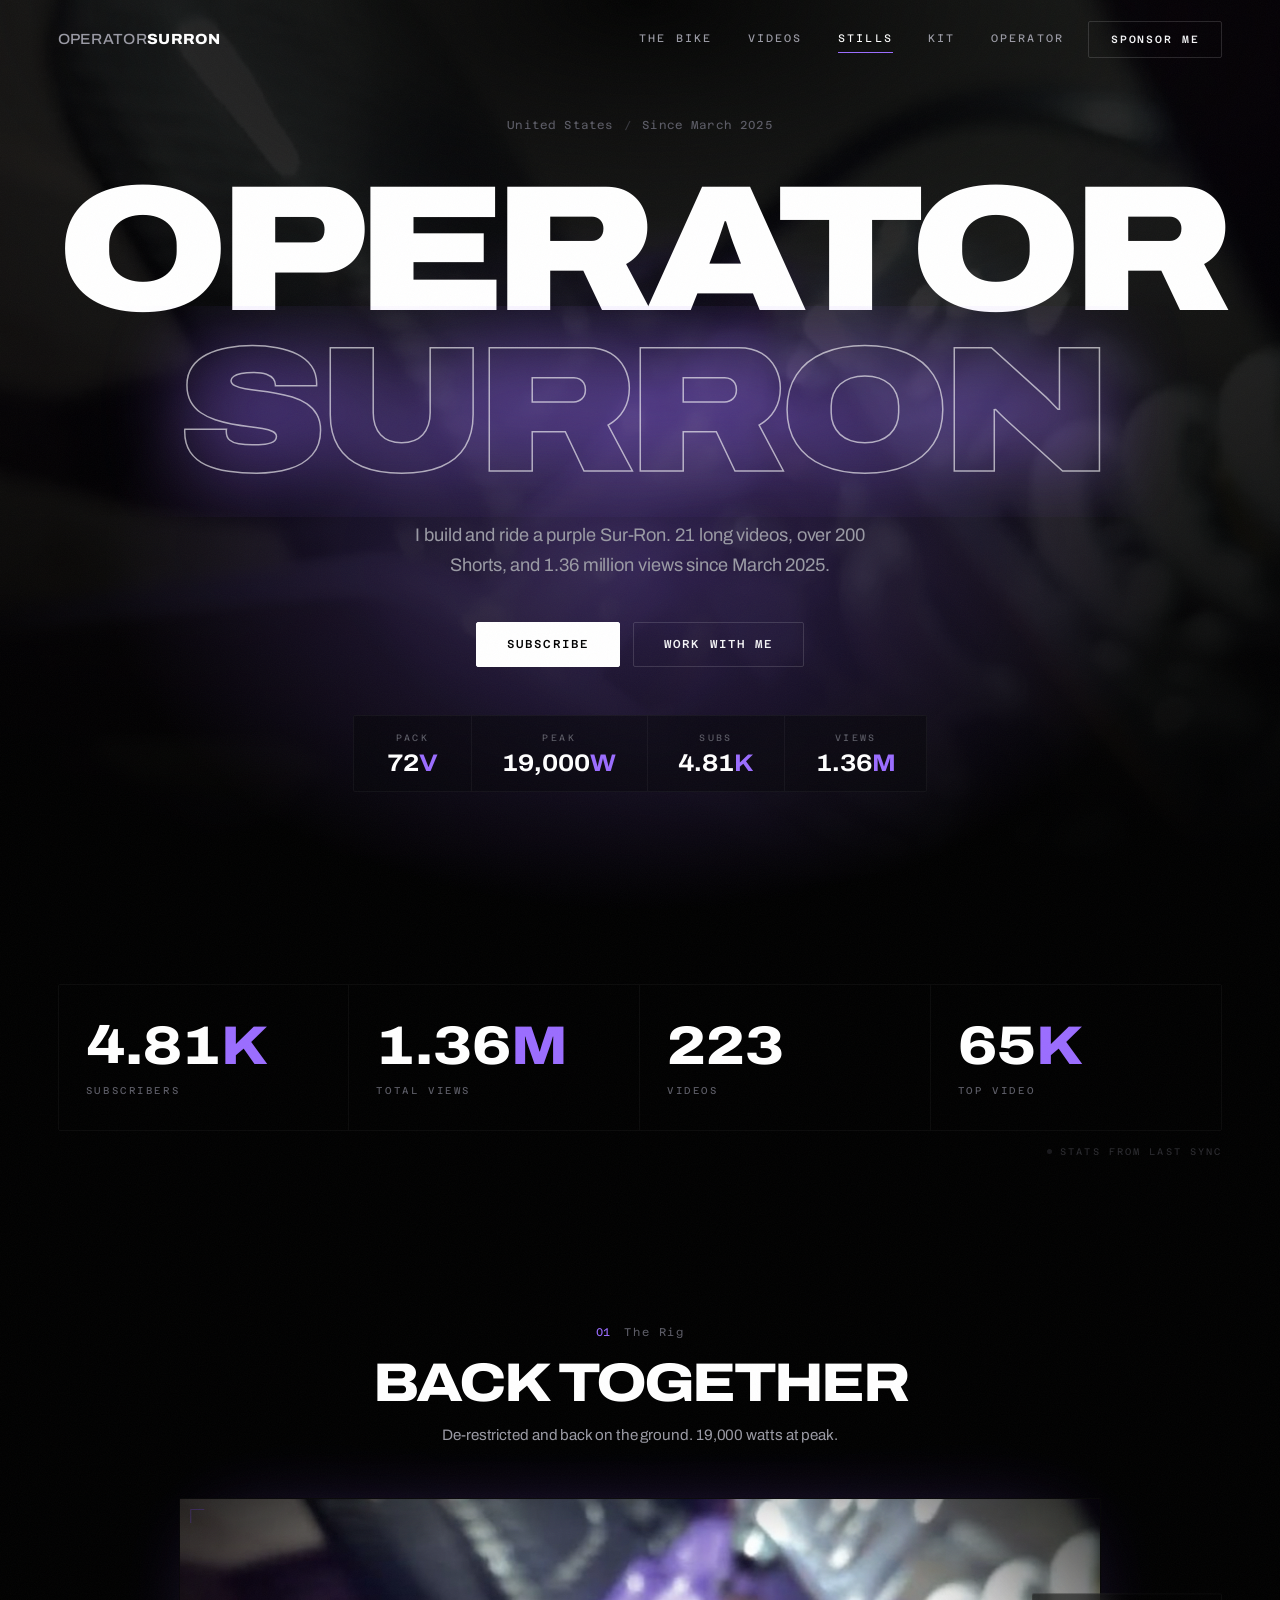
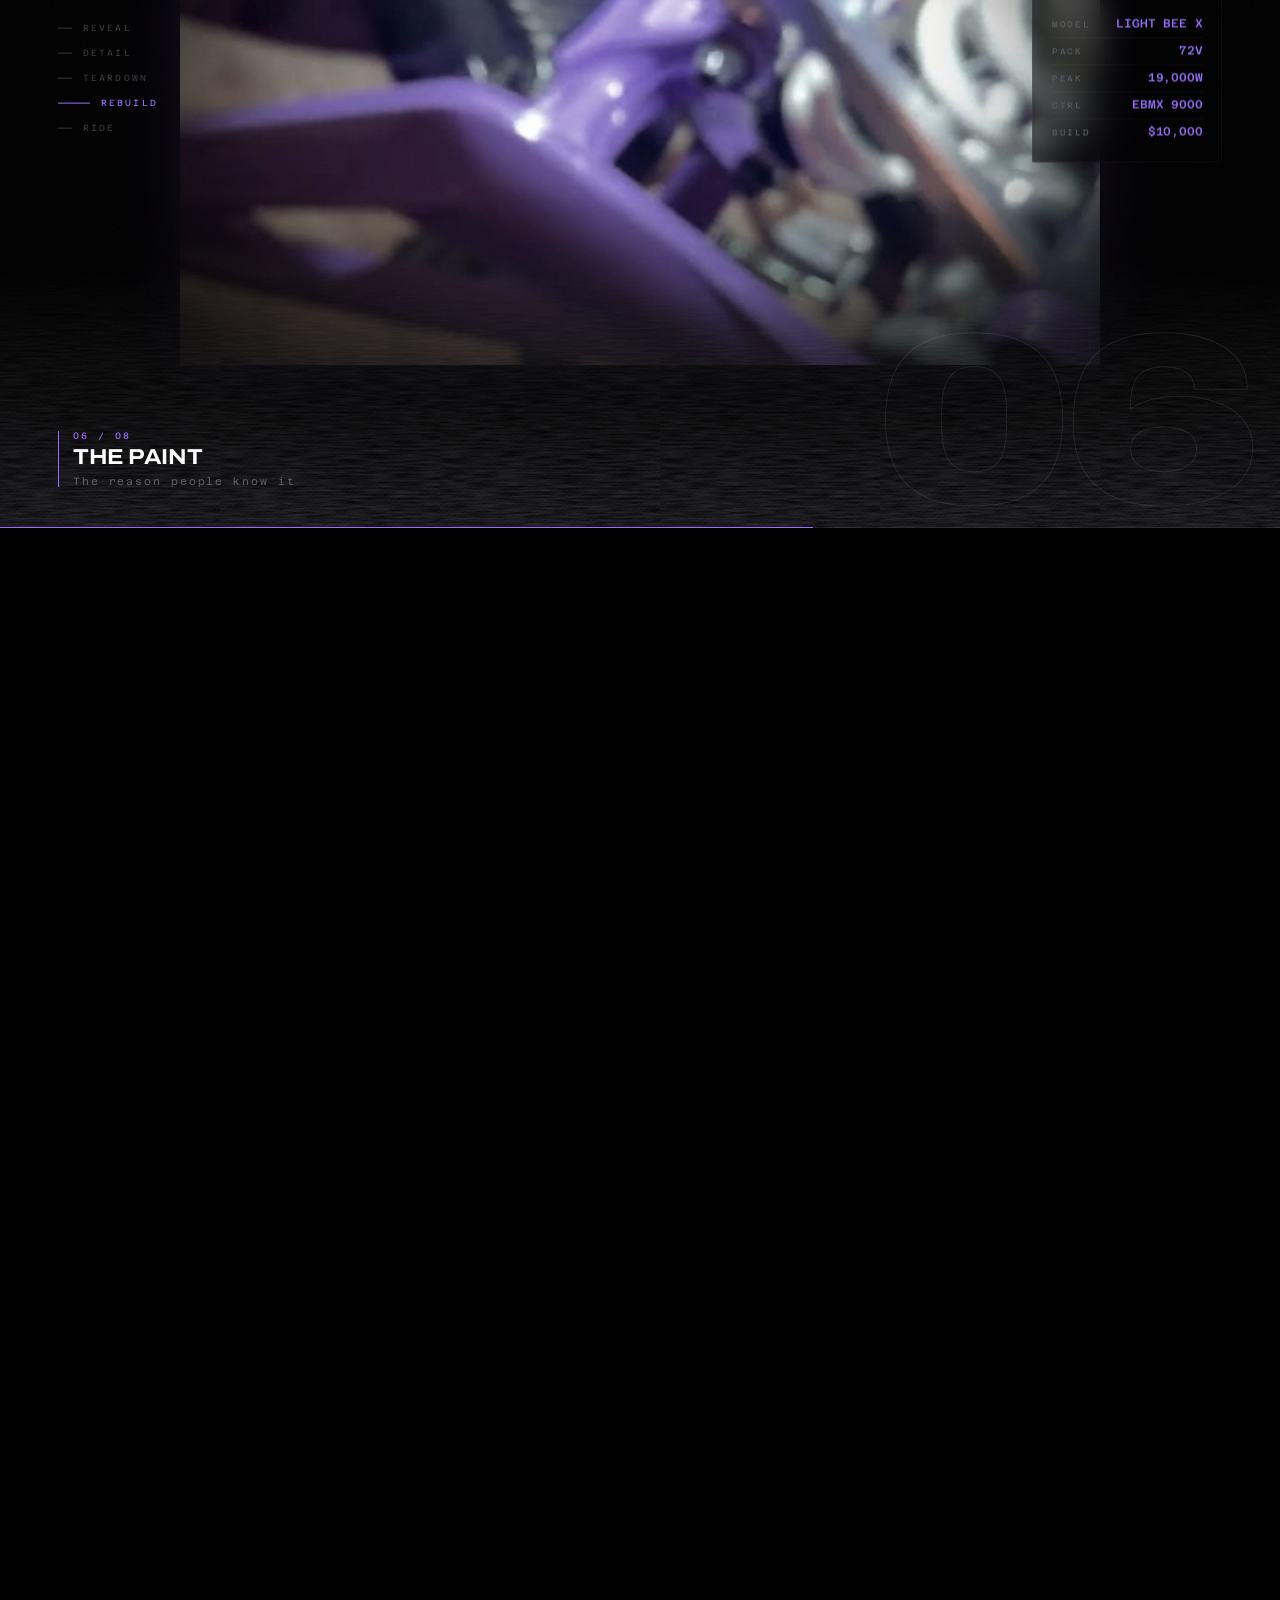
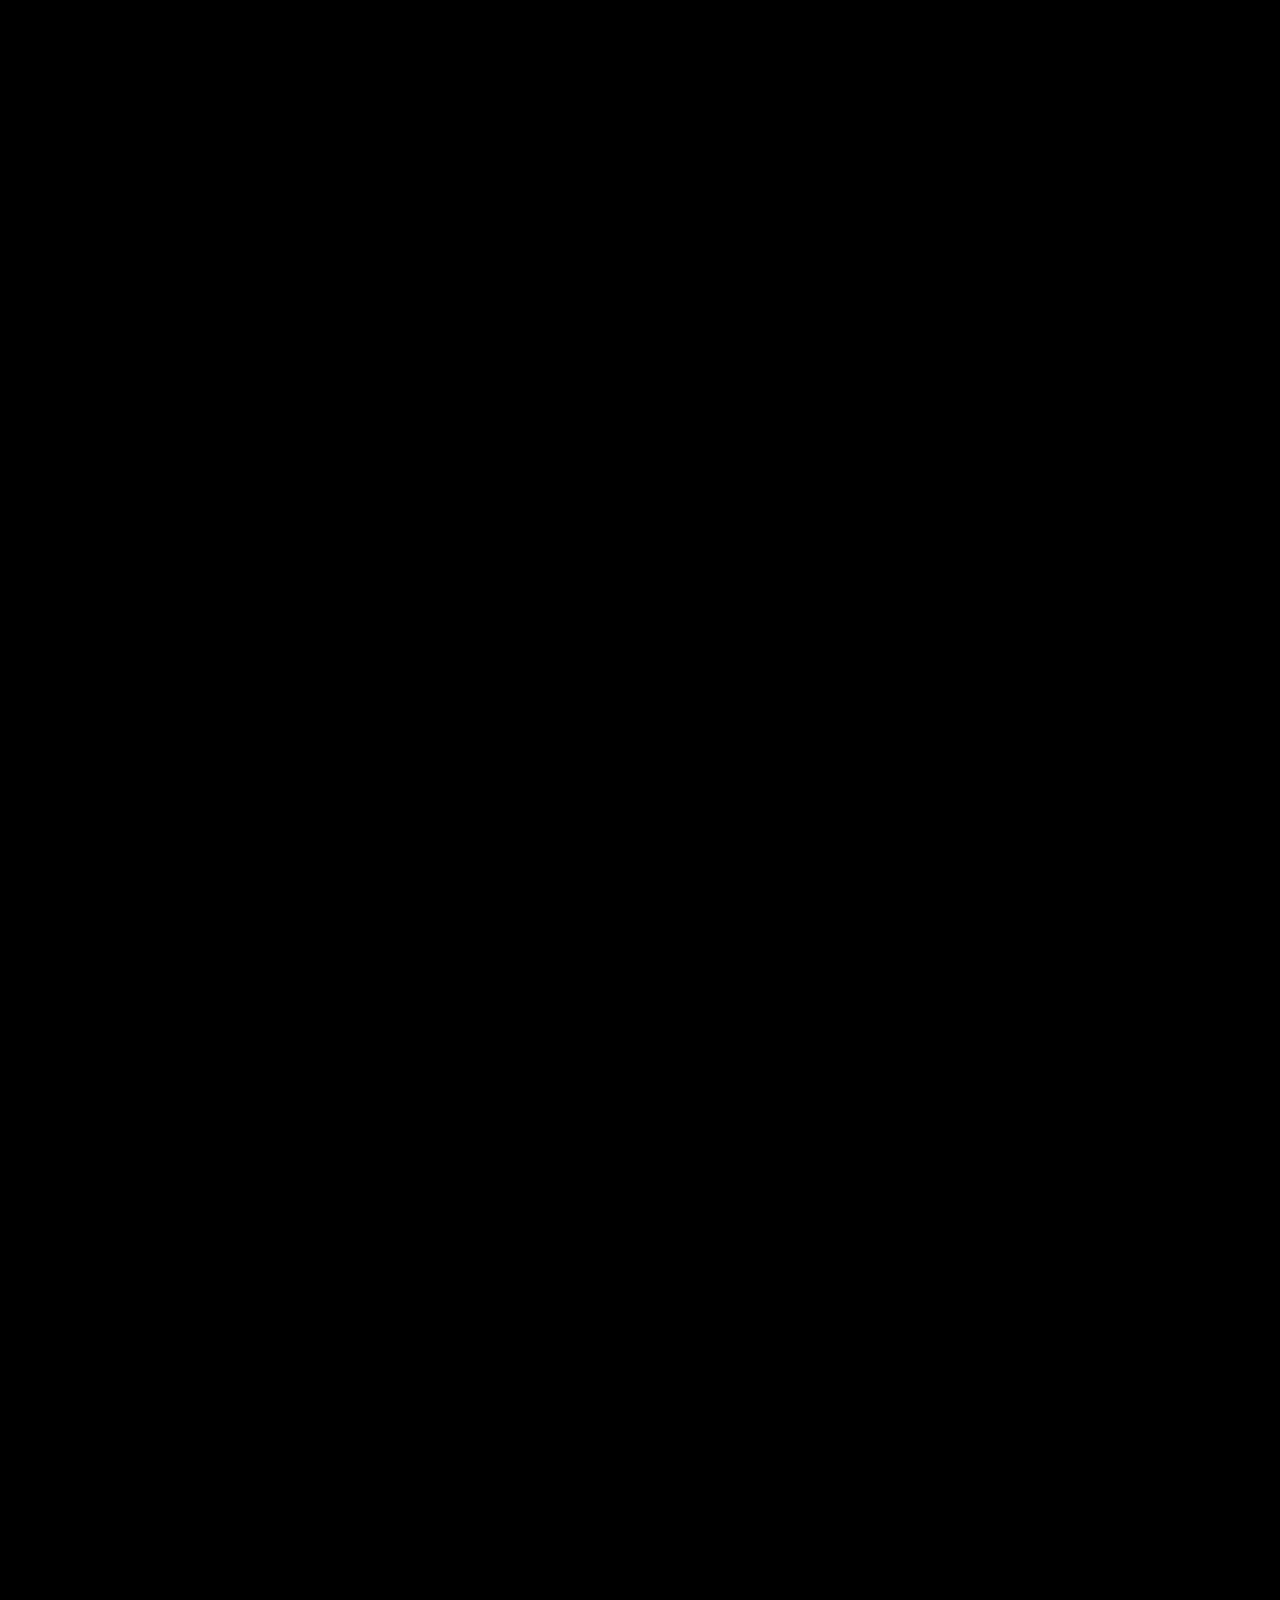
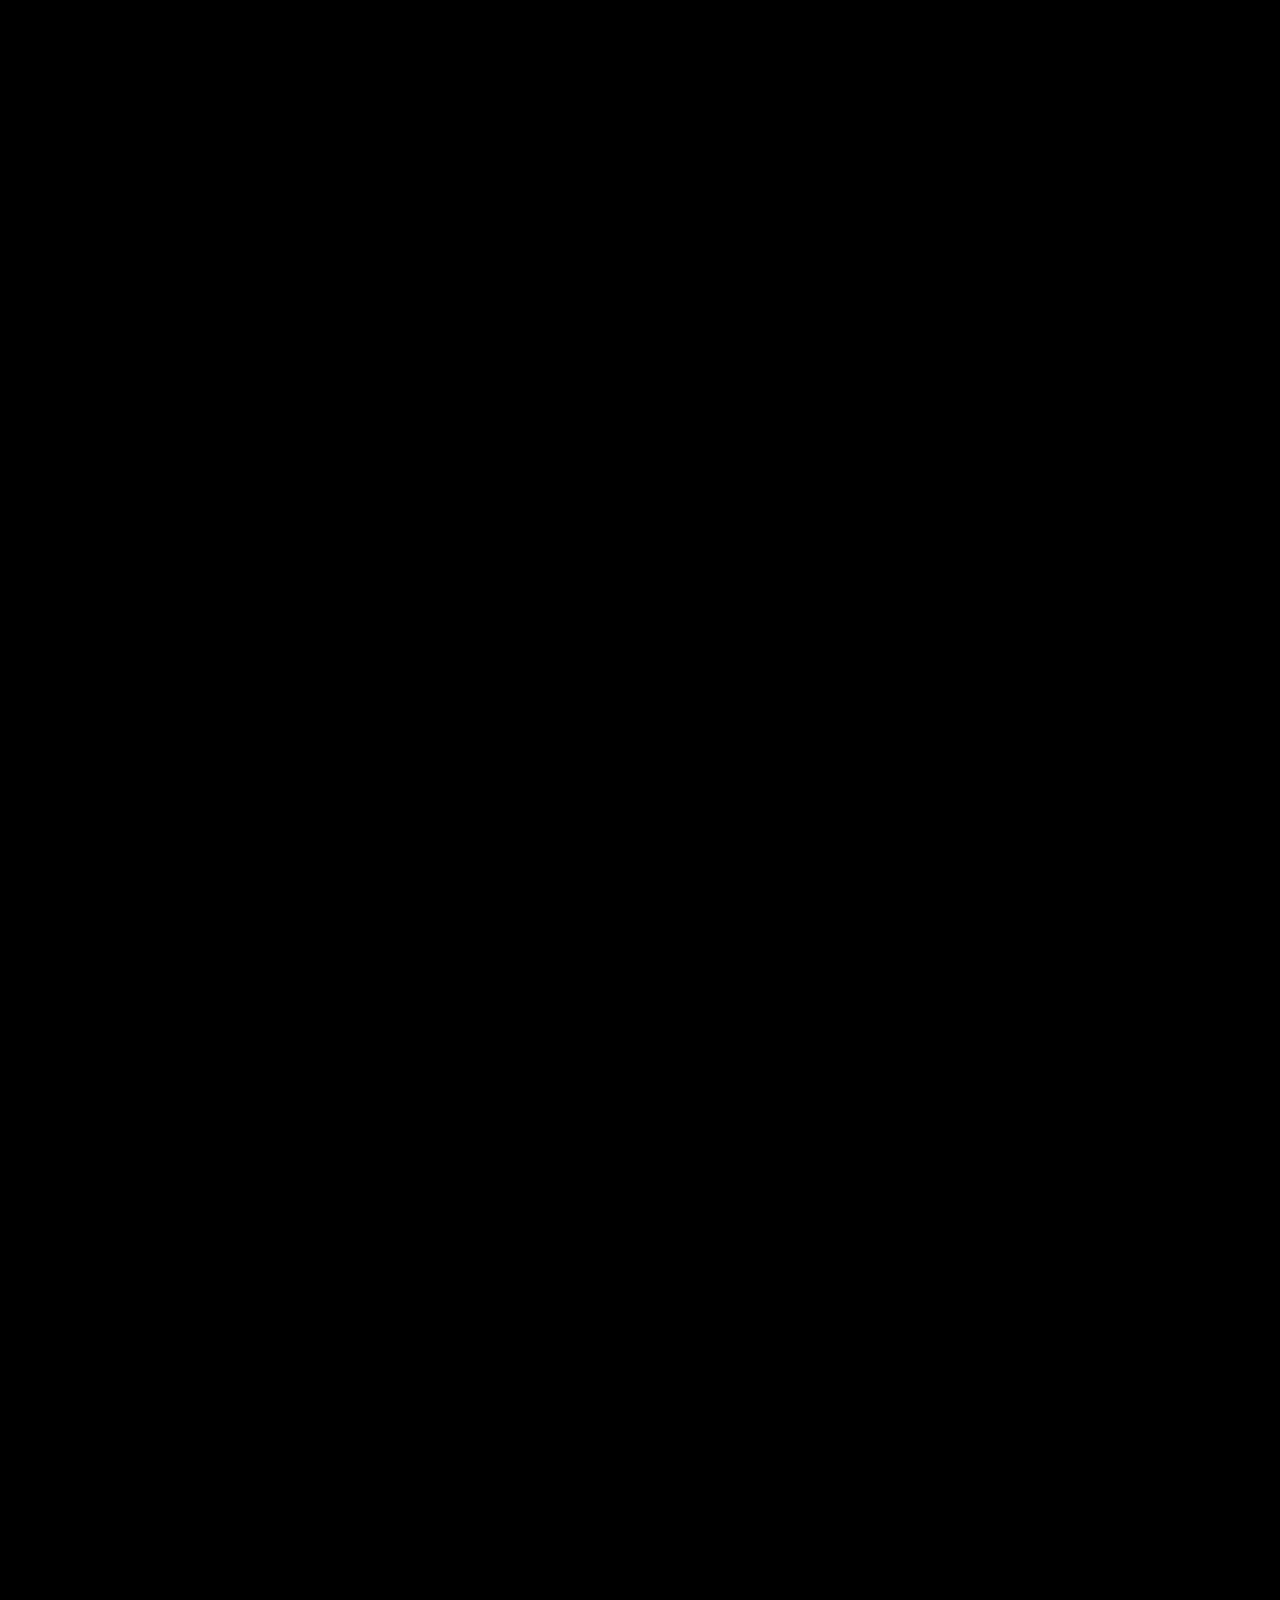
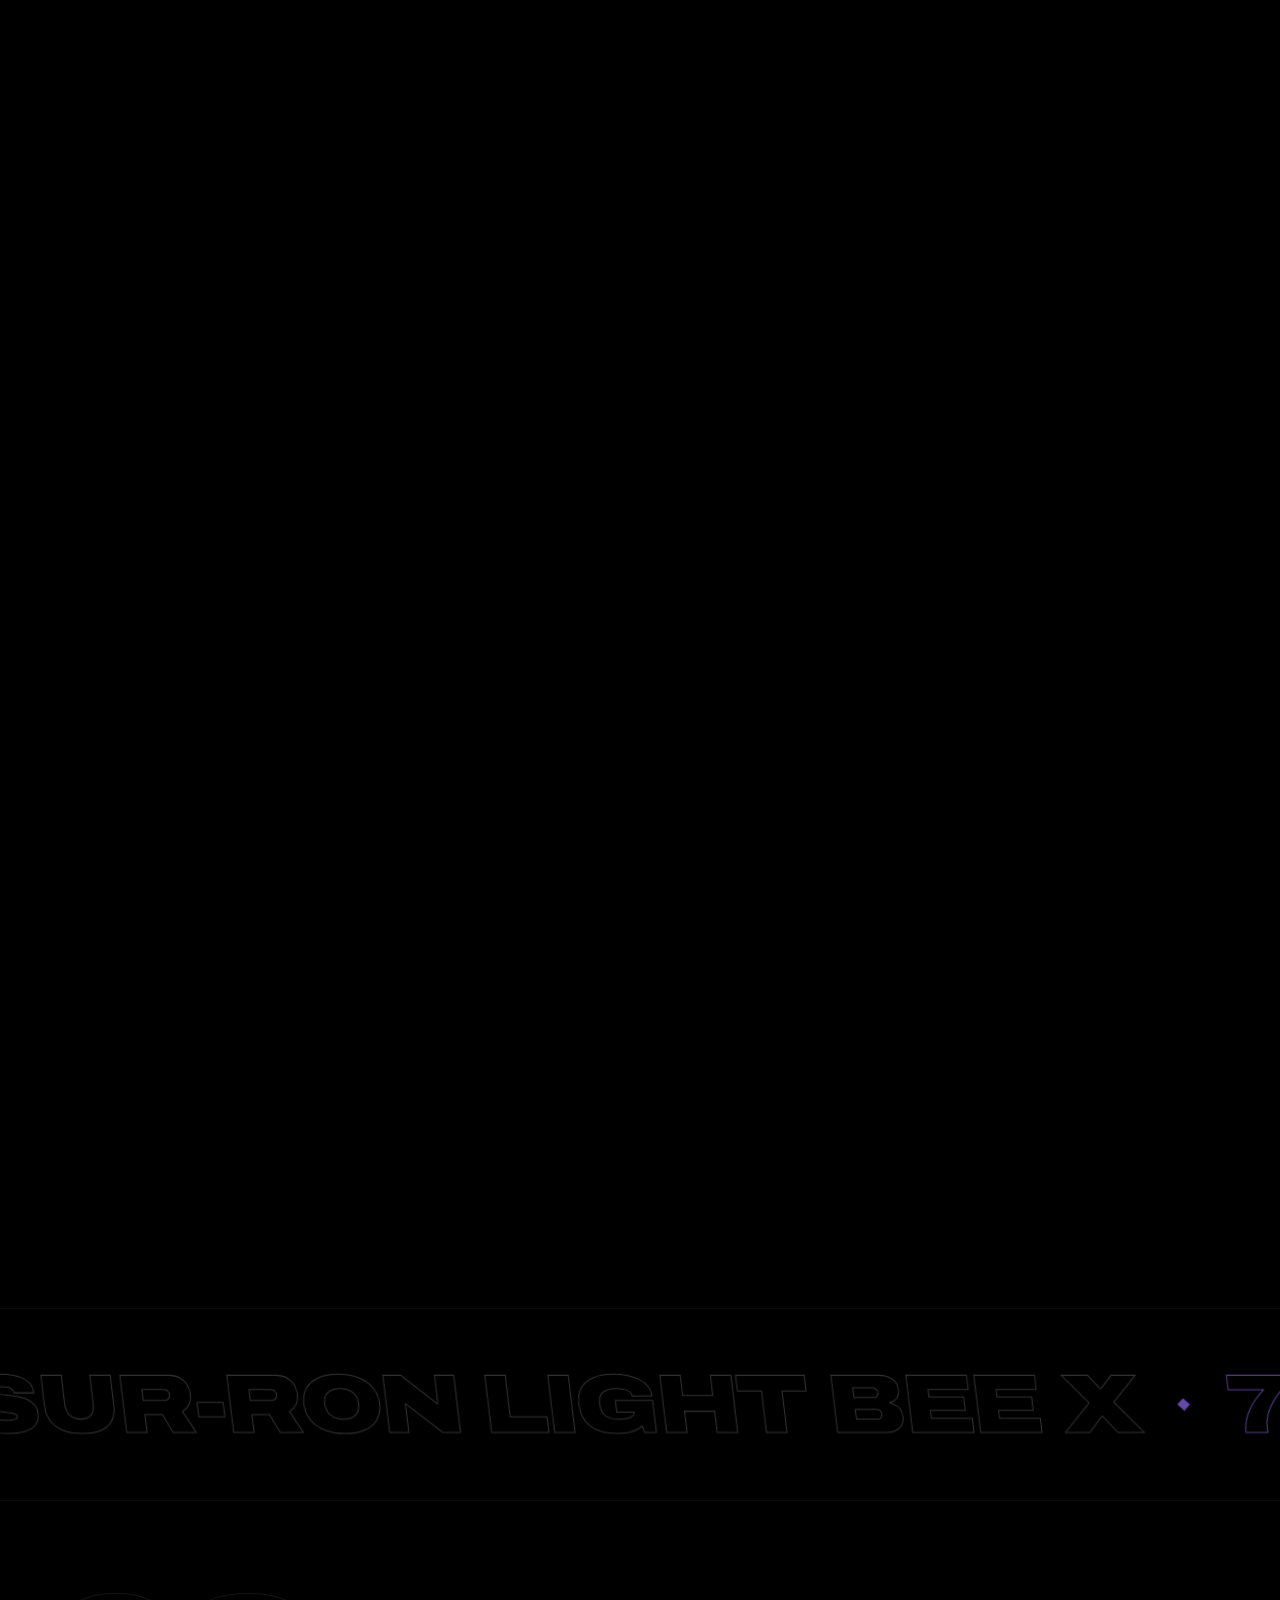
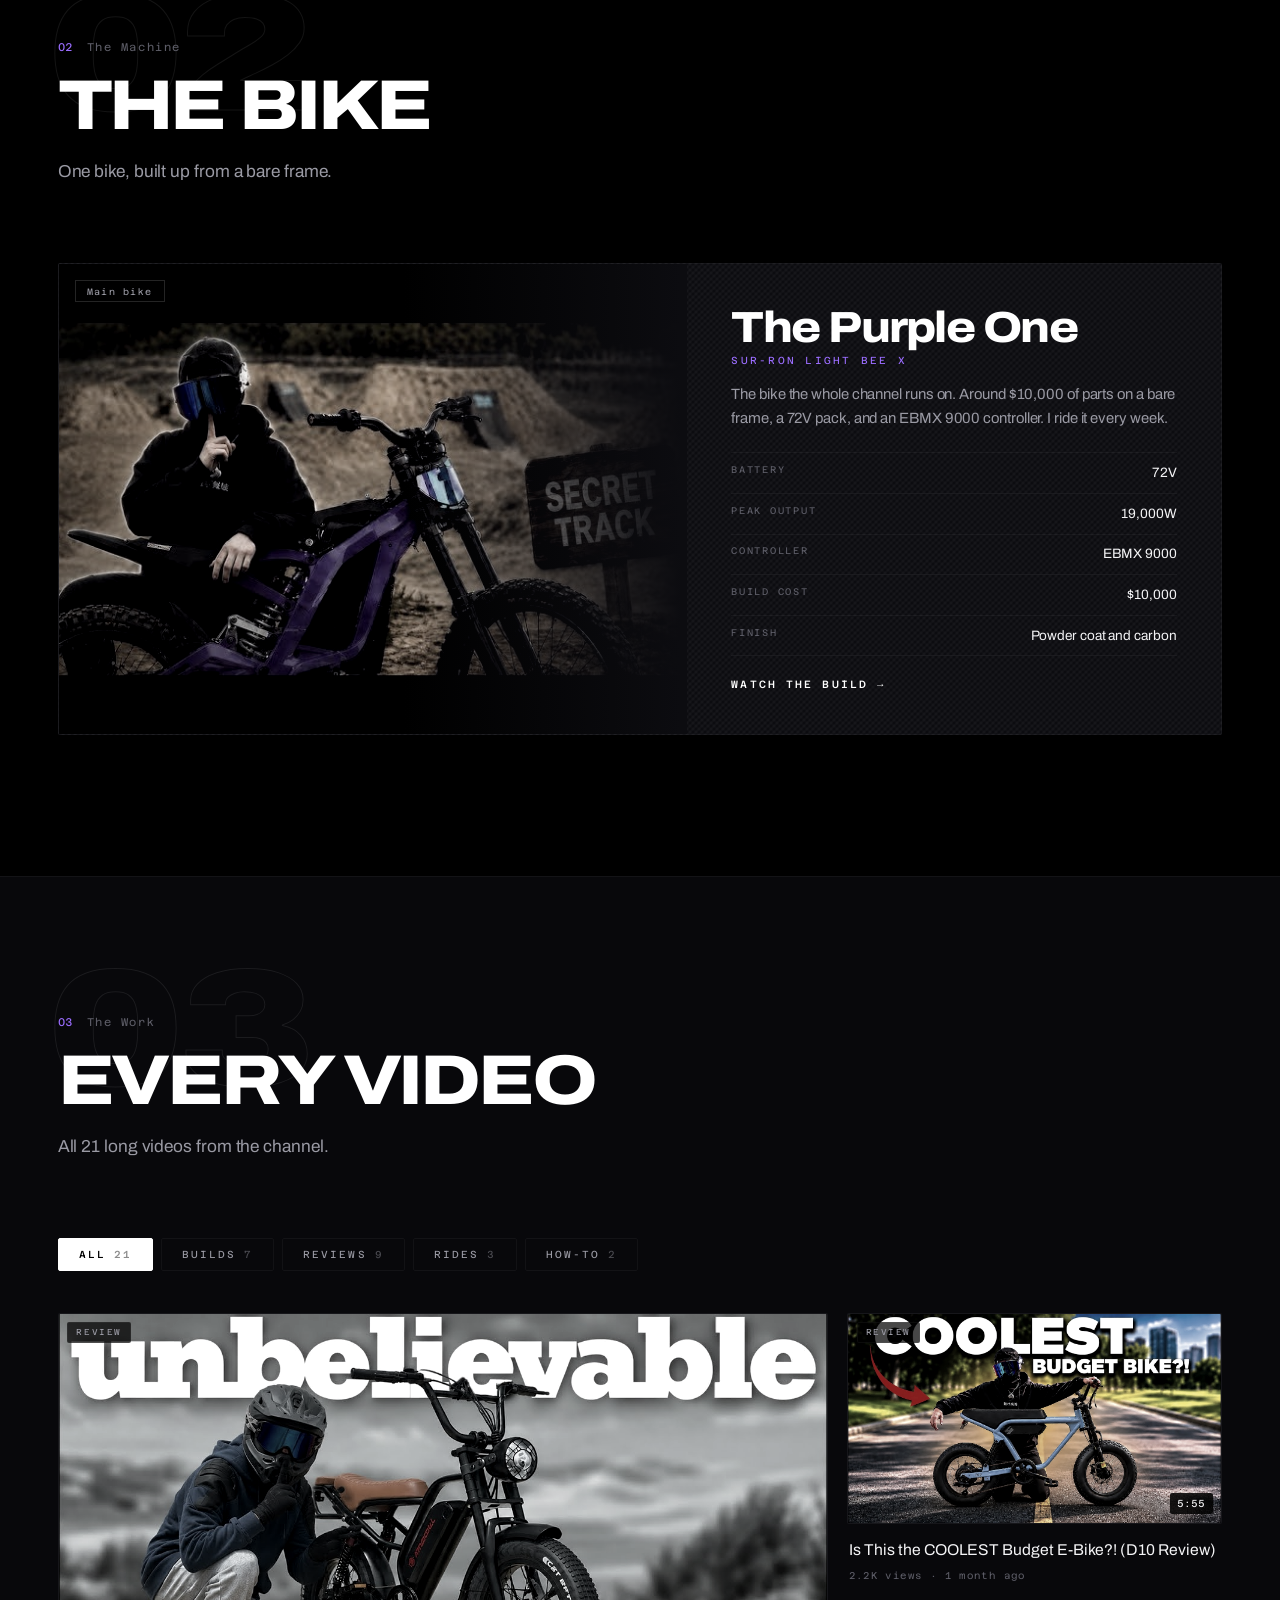
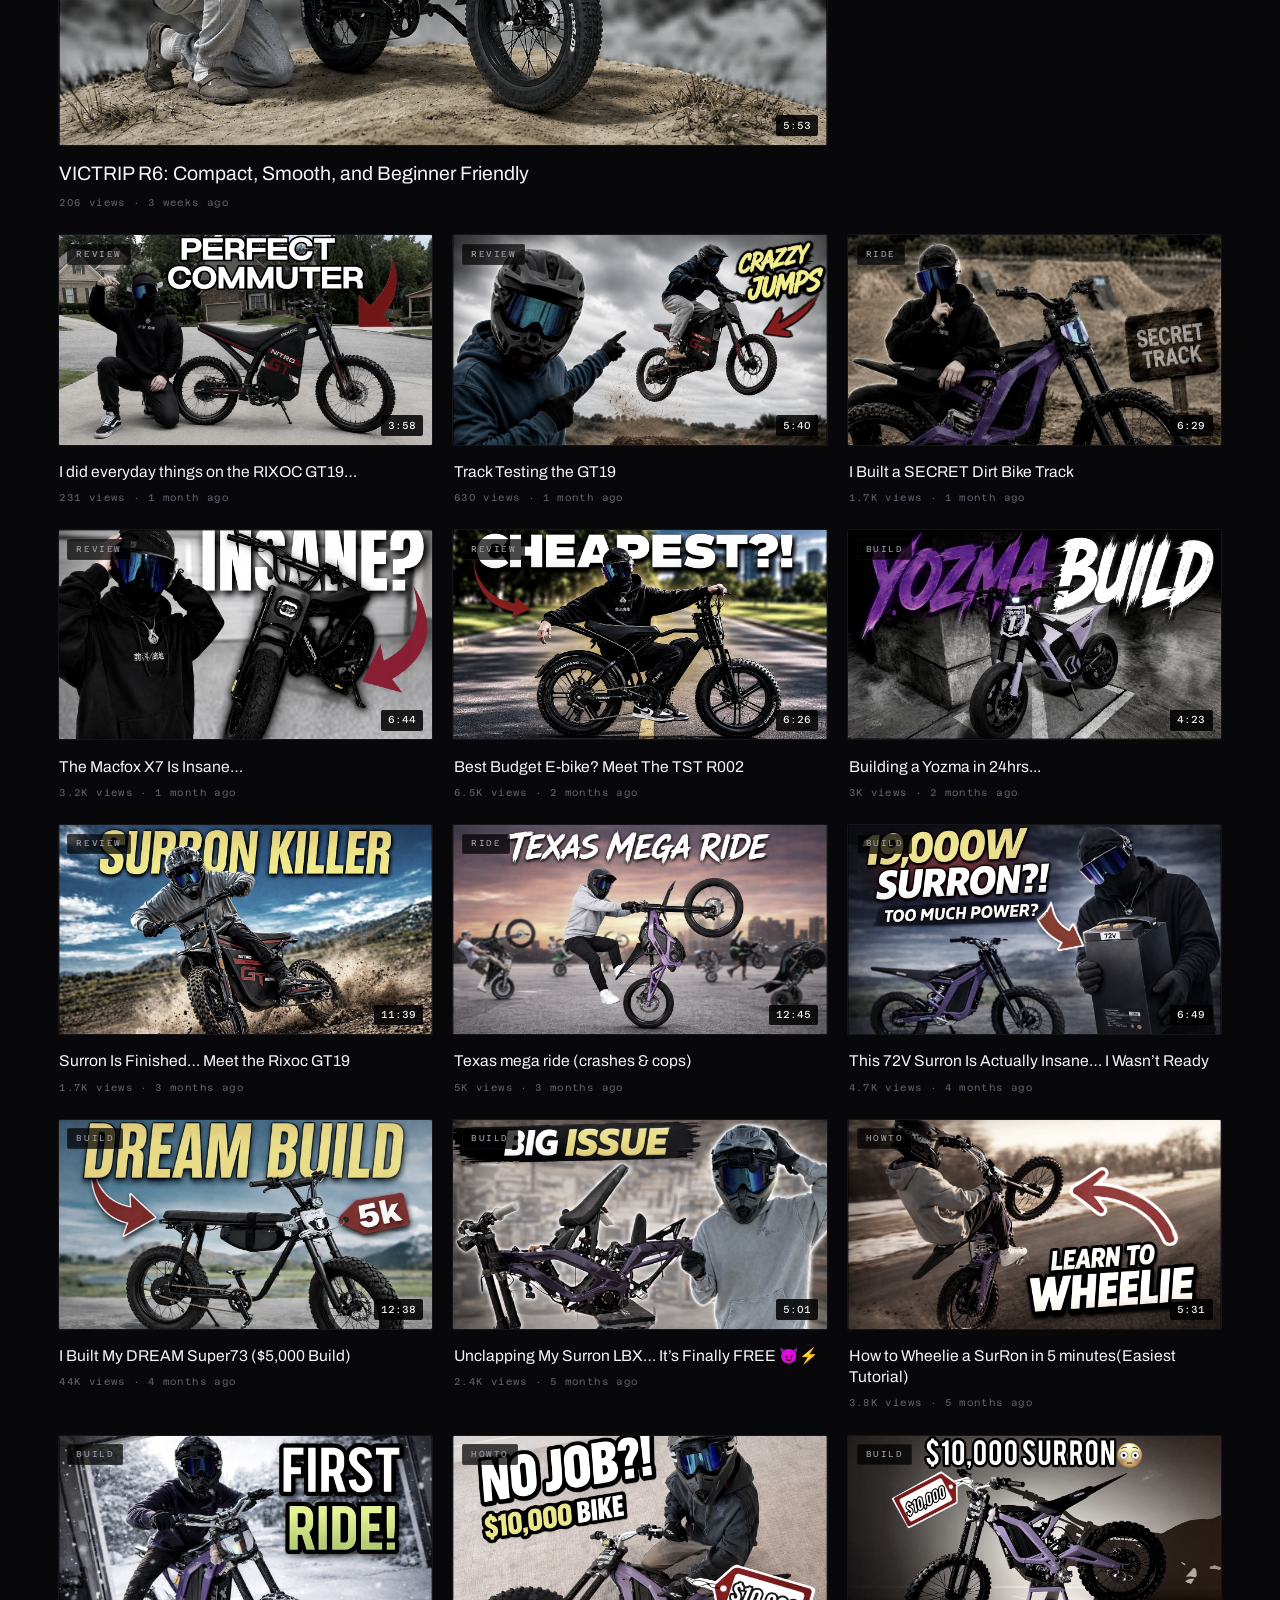
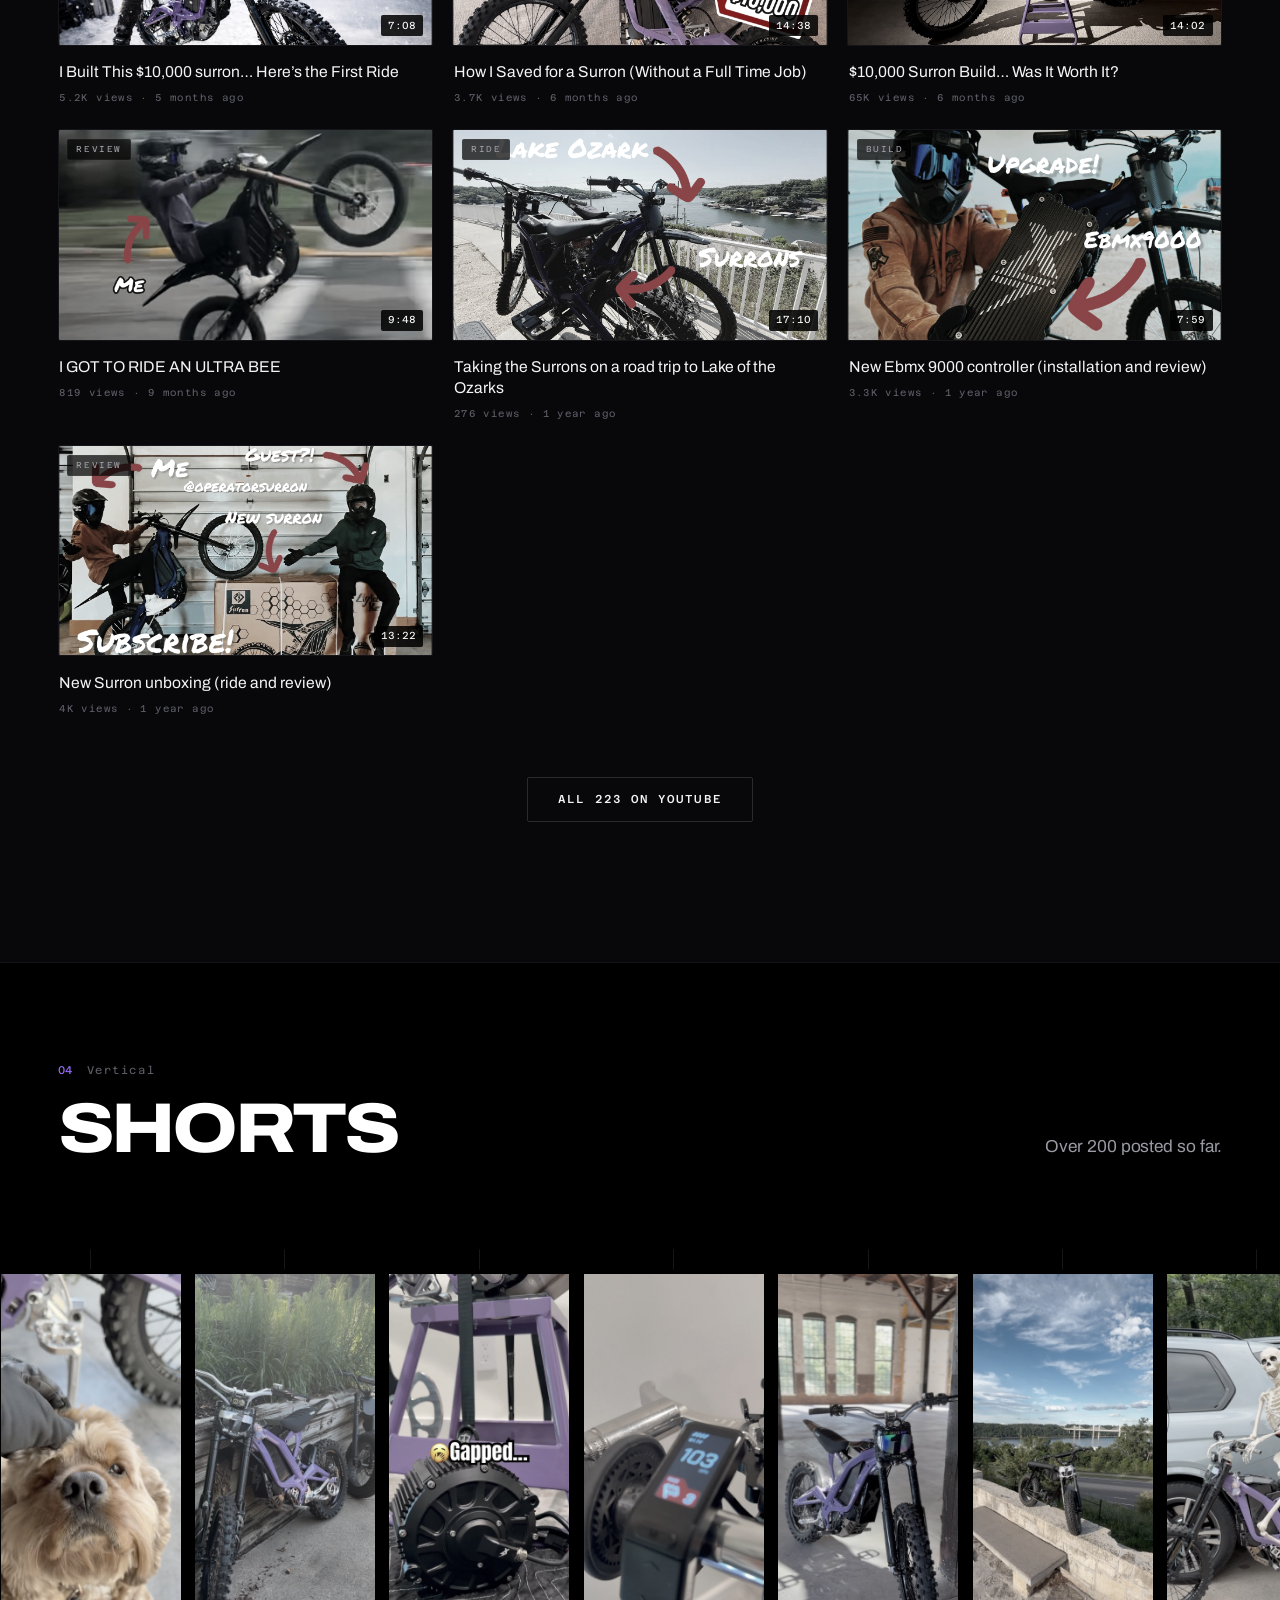
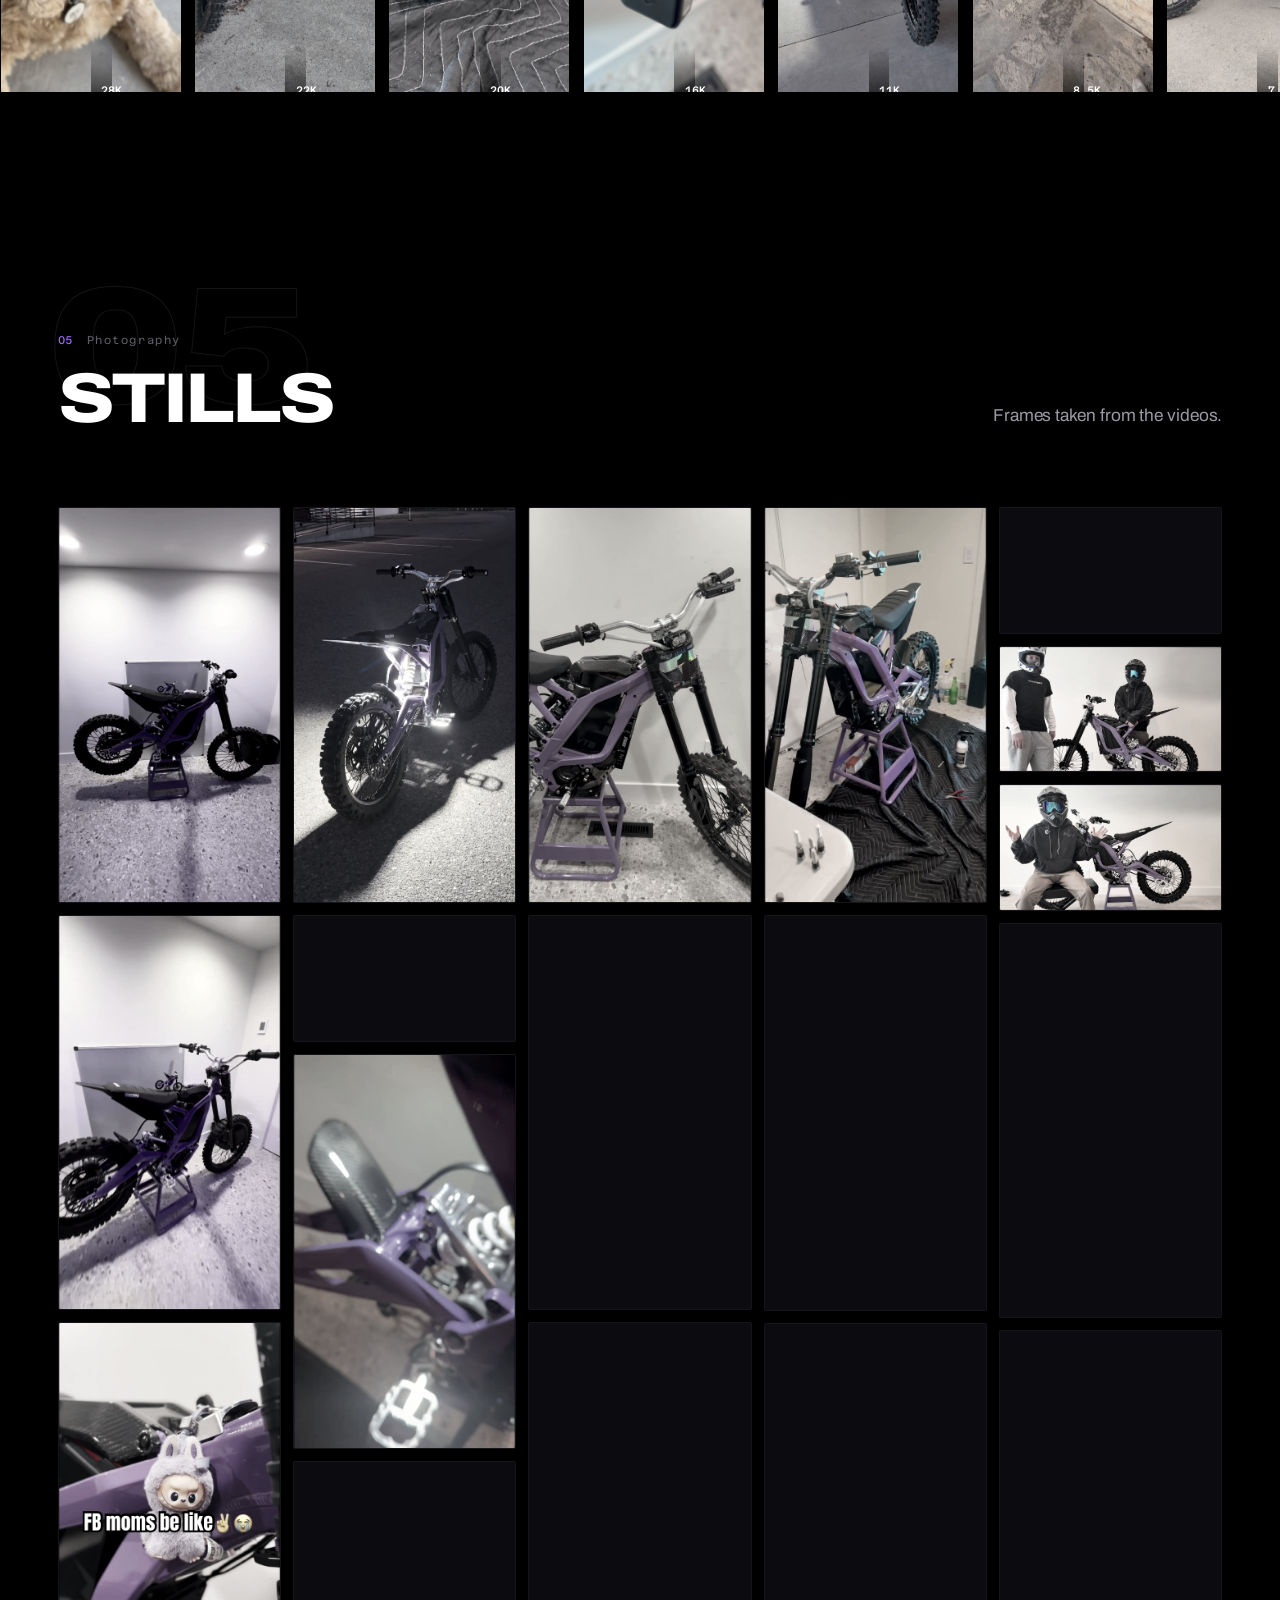
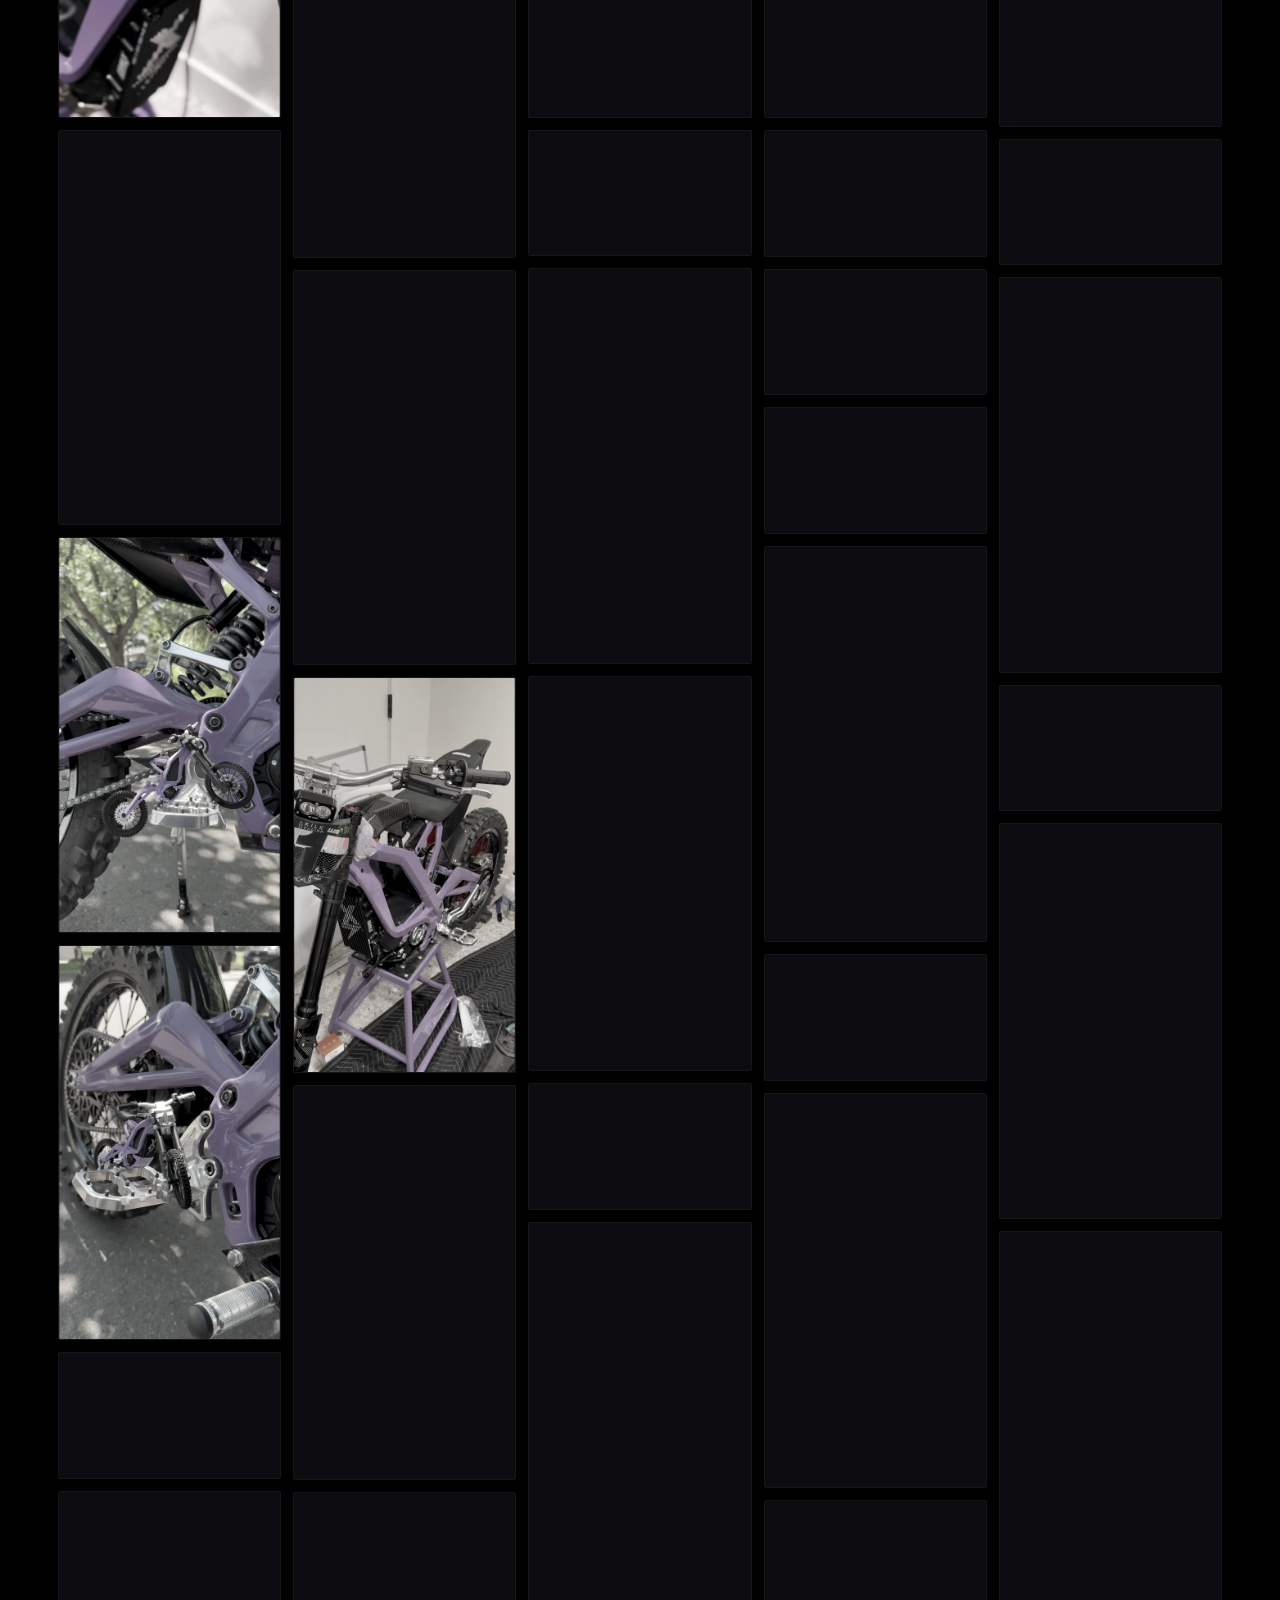
==== commit f79f30d2: "Add story timeline, hover video previews, lightbox nav, share pack - THE STORY SO FAR (new section 0" ====
--- a/index.html
+++ b/index.html
@@ -11,10 +11,25 @@
 <meta property="og:type" content="website">
 <meta property="og:title" content="OPERATOR SURRON">
 <meta property="og:description" content="Builds, reviews and rides on a purple Sur-Ron Light Bee X.">
-<meta property="og:image" content="assets/hero/h07.jpg">
+<meta property="og:image" content="assets/brand/og.jpg">
+<meta property="og:image:width" content="1200">
+<meta property="og:image:height" content="630">
 <meta name="twitter:card" content="summary_large_image">
+<meta name="twitter:image" content="assets/brand/og.jpg">
 
 <link rel="icon" href="assets/brand/avatar.jpg">
+<link rel="apple-touch-icon" href="assets/brand/icon-180.png">
+<link rel="manifest" href="manifest.webmanifest">
+<script type="application/ld+json">
+{"@context":"https://schema.org","@graph":[
+ {"@type":"WebSite","name":"Operator Surron",
+  "url":"https://operatorsurron.com/"},
+ {"@type":"Person","name":"Operator Surron",
+  "url":"https://operatorsurron.com/",
+  "sameAs":["https://www.youtube.com/@OperatorSurron"],
+  "description":"Builds and rides a purple Sur-Ron Light Bee X. 223 videos and 1.36 million views since March 2025.",
+  "knowsAbout":["Sur-Ron","electric dirt bikes","e-bike reviews"]}]}
+</script>
 <link rel="preload" href="assets/fonts/f02.woff2" as="font" type="font/woff2" crossorigin>
 <link rel="preload" href="assets/fonts/f04.woff2" as="font" type="font/woff2" crossorigin>
 <link rel="preload" href="assets/hero/h05.jpg" as="image">
@@ -59,6 +74,7 @@
   <a href="#gallery">Stills</a>
   <a href="#kit">Kit</a>
   <a href="#operator">Operator</a>
+  <a href="#story">Story</a>
   <a href="#partner" class="drawer__cta">Sponsor Me</a>
 </div>
 
@@ -283,6 +299,63 @@
   </div>
 </section>
 
+<!-- ══ STORY ══════════════════════════════════════════════════════════════ -->
+<section class="sect sect--tight" id="story">
+  <div class="wrap">
+    <header class="sect__head sect__head--row" data-ghost="08">
+      <div>
+        <p class="kicker"><i>08</i>Timeline</p>
+        <h2 class="sect__title">THE STORY SO FAR</h2>
+      </div>
+      <p class="sect__sub sect__sub--right">Seventeen months, one bike, every step on camera.</p>
+    </header>
+  </div>
+  <div class="rail rail--story" id="storyRail" data-cur="DRAG">
+    <button class="story__c" data-video="QhLv5AgY1pc" data-cur="PLAY" data-title="New Surron unboxing">
+      <span class="story__d">MAR 2025</span>
+      <span class="story__t">Day one</span>
+      <span class="story__x">A stock Light Bee X and a bad camera. The channel starts here.</span>
+      <span class="story__v">4K views</span>
+    </button>
+    <button class="story__c" data-video="vbZKuT9jqCY" data-cur="PLAY" data-title="EBMX 9000 install">
+      <span class="story__d">AUG 2025</span>
+      <span class="story__t">First big mod</span>
+      <span class="story__x">The EBMX 9000 controller goes in. Stock never comes back.</span>
+      <span class="story__v">3.3K views</span>
+    </button>
+    <button class="story__c" data-video="BfXaJy-ZVh4" data-cur="PLAY" data-title="$10,000 Surron build">
+      <span class="story__d">FEB 2026</span>
+      <span class="story__t">The build</span>
+      <span class="story__x">Bare frame to rebuilt bike. Still the biggest video on the channel.</span>
+      <span class="story__v">65K views</span>
+    </button>
+    <button class="story__c" data-video="lC4dG2eFYXE" data-cur="PLAY" data-title="De-restricting the LBX">
+      <span class="story__d">MAR 2026</span>
+      <span class="story__t">De-restricted</span>
+      <span class="story__x">Limits off. 19,000 watts at peak.</span>
+      <span class="story__v">2.4K views</span>
+    </button>
+    <button class="story__c" data-video="4ttQ8LM63a0" data-cur="PLAY" data-title="Texas mega ride">
+      <span class="story__d">MAY 2026</span>
+      <span class="story__t">Texas</span>
+      <span class="story__x">Crashes, cops, and a 12 minute mega ride. The bike survives.</span>
+      <span class="story__v">5K views</span>
+    </button>
+    <button class="story__c" data-video="mNnhPm2h0WY" data-cur="PLAY" data-title="Secret dirt track">
+      <span class="story__d">JUL 2026</span>
+      <span class="story__t">The track</span>
+      <span class="story__x">A private dirt track, cut by hand for testing.</span>
+      <span class="story__v">1.7K views</span>
+    </button>
+    <a class="story__c story__c--now" href="#partner">
+      <span class="story__d">AUG 2026</span>
+      <span class="story__t">Today</span>
+      <span class="story__x">223 videos and 1.36 million views. Open to sponsors.</span>
+      <span class="story__v">Work with me &rarr;</span>
+    </a>
+  </div>
+</section>
+
 <!-- kinetic channel strip -->
 <div class="strip" aria-hidden="true">
   <div class="strip__track">
@@ -296,8 +369,8 @@
   <div class="hazard" aria-hidden="true"></div>
 
   <div class="wrap">
-    <header class="sect__head" data-ghost="08">
-      <p class="kicker"><i>08</i>Business</p>
+    <header class="sect__head" data-ghost="09">
+      <p class="kicker"><i>09</i>Business</p>
       <h2 class="sect__title">WORK WITH ME</h2>
       <p class="sect__sub">
         Bikes, parts, gear and apparel. Send me something and I will ride it,
@@ -401,6 +474,8 @@
 <!-- ══ LIGHTBOX ═══════════════════════════════════════════════════════════ -->
 <div class="lb" id="lightbox" hidden>
   <button class="lb__close" id="lbClose" aria-label="Close video">&times;</button>
+  <button class="lb__nav lb__prev" id="lbPrev" aria-label="Previous still" hidden>&larr;</button>
+  <button class="lb__nav lb__next" id="lbNext" aria-label="Next still" hidden>&rarr;</button>
   <div class="lb__stage">
     <div class="lb__frame" id="lbFrame"></div>
     <p class="lb__cap" id="lbCap"></p>
--- a/styles/main.css
+++ b/styles/main.css
@@ -843,3 +843,46 @@
 @media (max-width:900px){
   .rig__num{font-size:clamp(6rem,26vw,9rem);right:var(--gut)}
 }
+
+/* ── story timeline — a draggable rail through the channel's history ─────── */
+.rail--story{gap:0;padding-top:2.6rem;scroll-snap-type:none}
+.story__c{position:relative;flex:0 0 auto;width:min(78vw,300px);margin-right:.9rem;
+  display:flex;flex-direction:column;align-items:flex-start;text-align:left;
+  min-height:206px;padding:1.4rem 1.4rem 1.5rem;cursor:pointer;
+  background:var(--panel);background-image:var(--weave);background-size:var(--weave-size);
+  background-position:var(--weave-pos);
+  border:1px solid var(--line-2);border-radius:2px;
+  transition:transform var(--t-slow) var(--ease),border-color var(--t),background-color var(--t)}
+.story__c:hover{transform:translateY(-5px);border-color:var(--line-3);
+  background-color:var(--panel-2)}
+/* each card draws its own segment of the timeline; segments overlap the gaps
+   so the line reads as continuous across the whole rail */
+.story__c::before{content:"";position:absolute;top:-1.35rem;left:-1rem;right:-1rem;
+  height:1px;background:var(--line)}
+.story__c::after{content:"";position:absolute;top:calc(-1.35rem - 3px);left:2px;
+  width:7px;height:7px;background:var(--violet);transform:rotate(45deg)}
+.story__d{font:500 .6rem/1 var(--f-mono);letter-spacing:.24em;color:var(--violet);
+  margin-bottom:.9rem}
+.story__t{font-family:var(--f-disp);font-size:1.45rem;line-height:1;color:var(--white);
+  font-variation-settings:"wdth" 114,"wght" 800;letter-spacing:-.03em;
+  margin-bottom:.6rem}
+.story__x{font-size:.87rem;line-height:1.5;color:var(--ink-2)}
+.story__v{margin-top:auto;padding-top:1rem;font:400 .62rem/1 var(--f-mono);
+  letter-spacing:.18em;text-transform:uppercase;color:var(--ink-3)}
+.story__c--now{border-color:rgba(155,109,255,.4)}
+.story__c--now::after{background:var(--white)}
+.story__c--now .story__v{color:var(--violet)}
+.story__c:last-child{margin-right:var(--gut)}
+
+/* ── lightbox prev/next ──────────────────────────────────────────────────── */
+.lb__nav{position:absolute;top:50%;transform:translateY(-50%);z-index:2;
+  width:48px;height:48px;background:transparent;border:1px solid var(--line-2);
+  border-radius:2px;color:var(--ink);font-size:1.1rem;line-height:1;cursor:pointer;
+  transition:all var(--t) var(--ease)}
+.lb__prev{left:1.4rem}
+.lb__next{right:1.4rem}
+.lb__nav:hover{background:var(--white);color:#000;border-color:var(--white)}
+@media (max-width:700px){
+  .lb__nav{top:auto;bottom:1.2rem;transform:none}
+  .lb__prev{left:auto;right:calc(1.4rem + 58px)}
+}
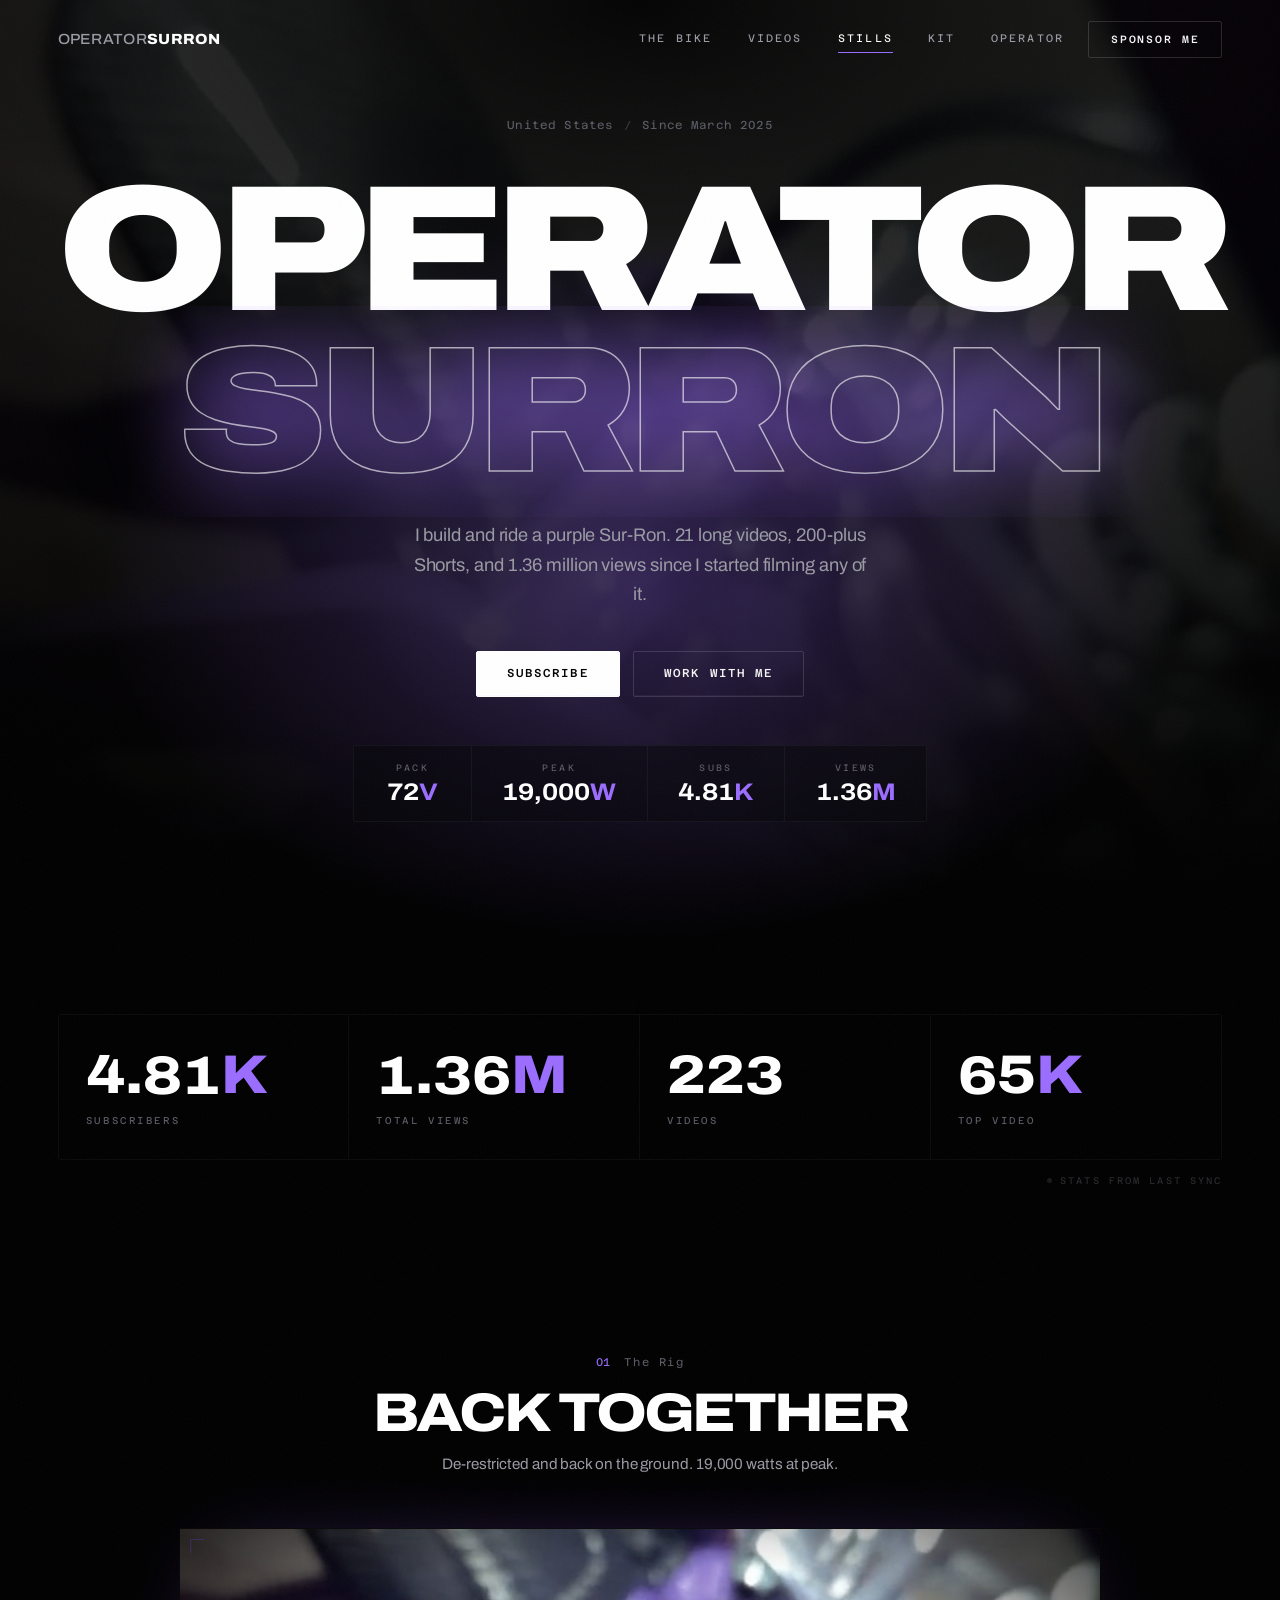
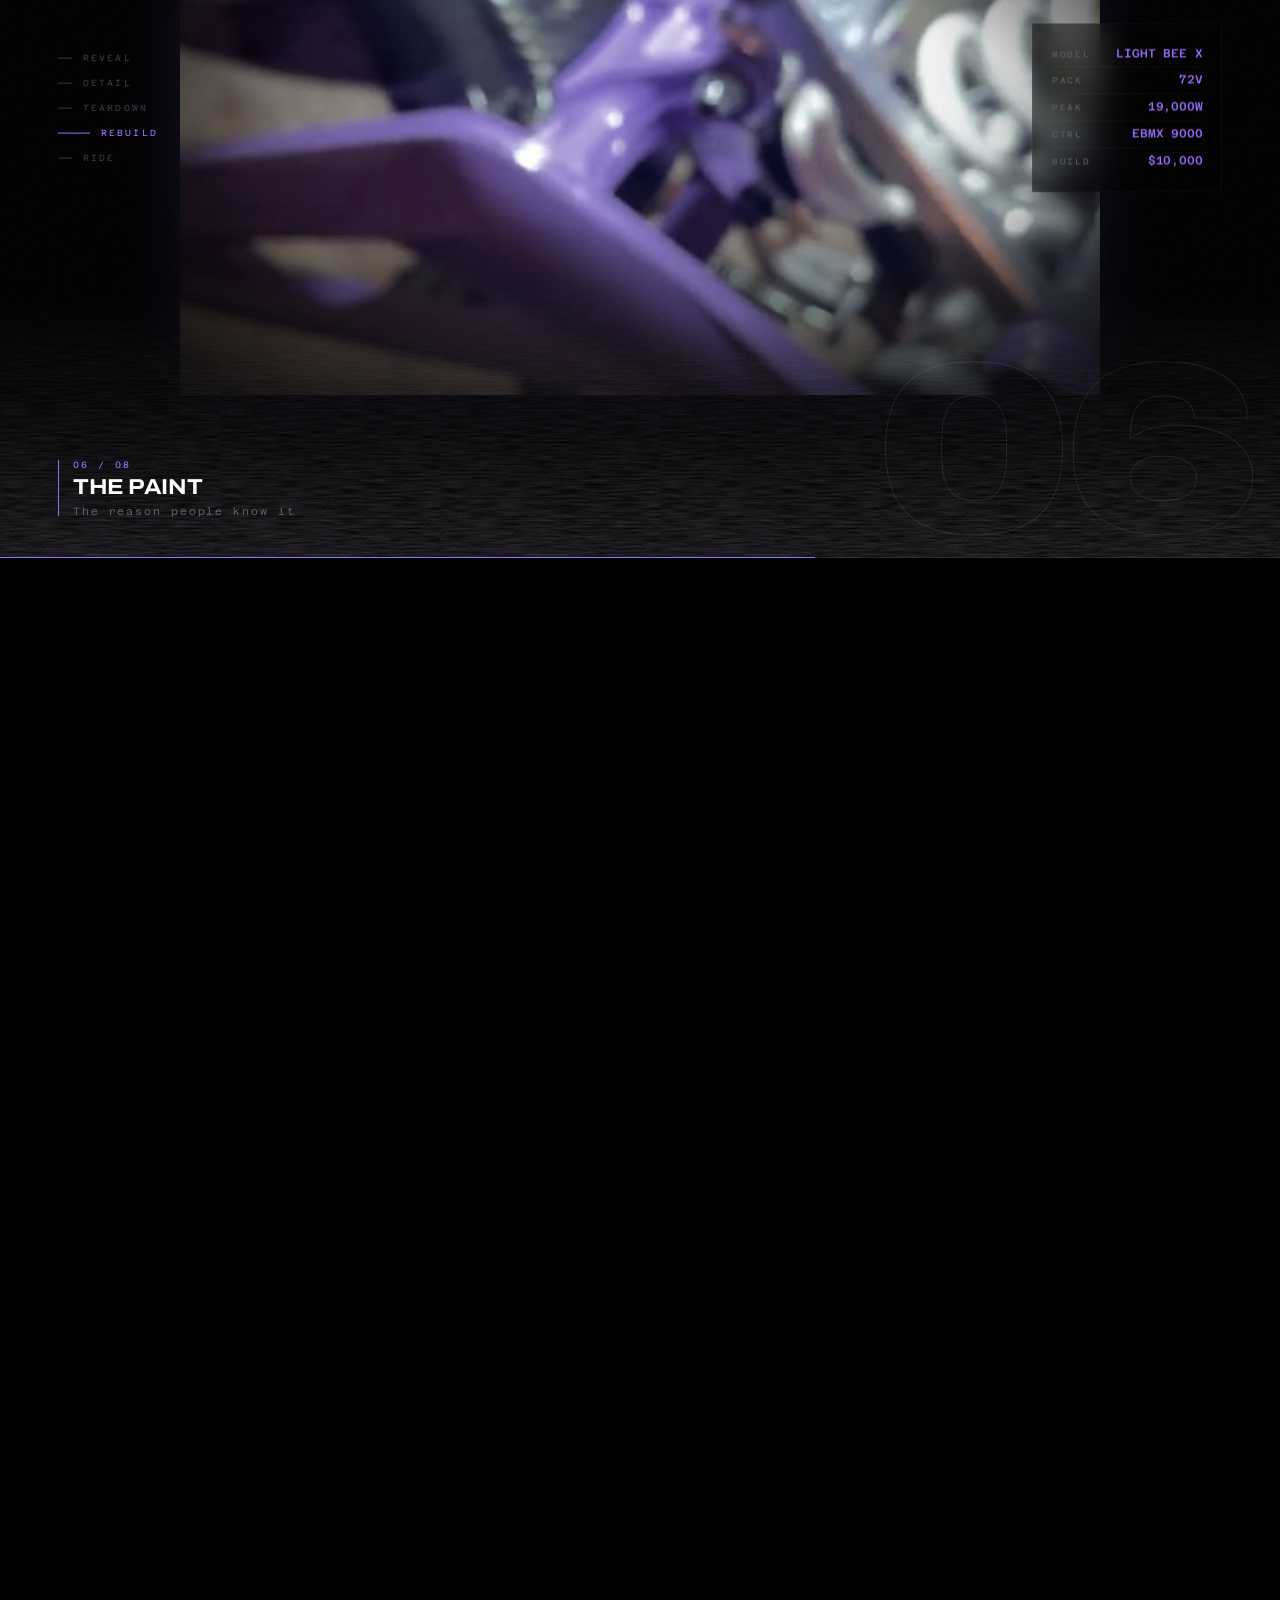
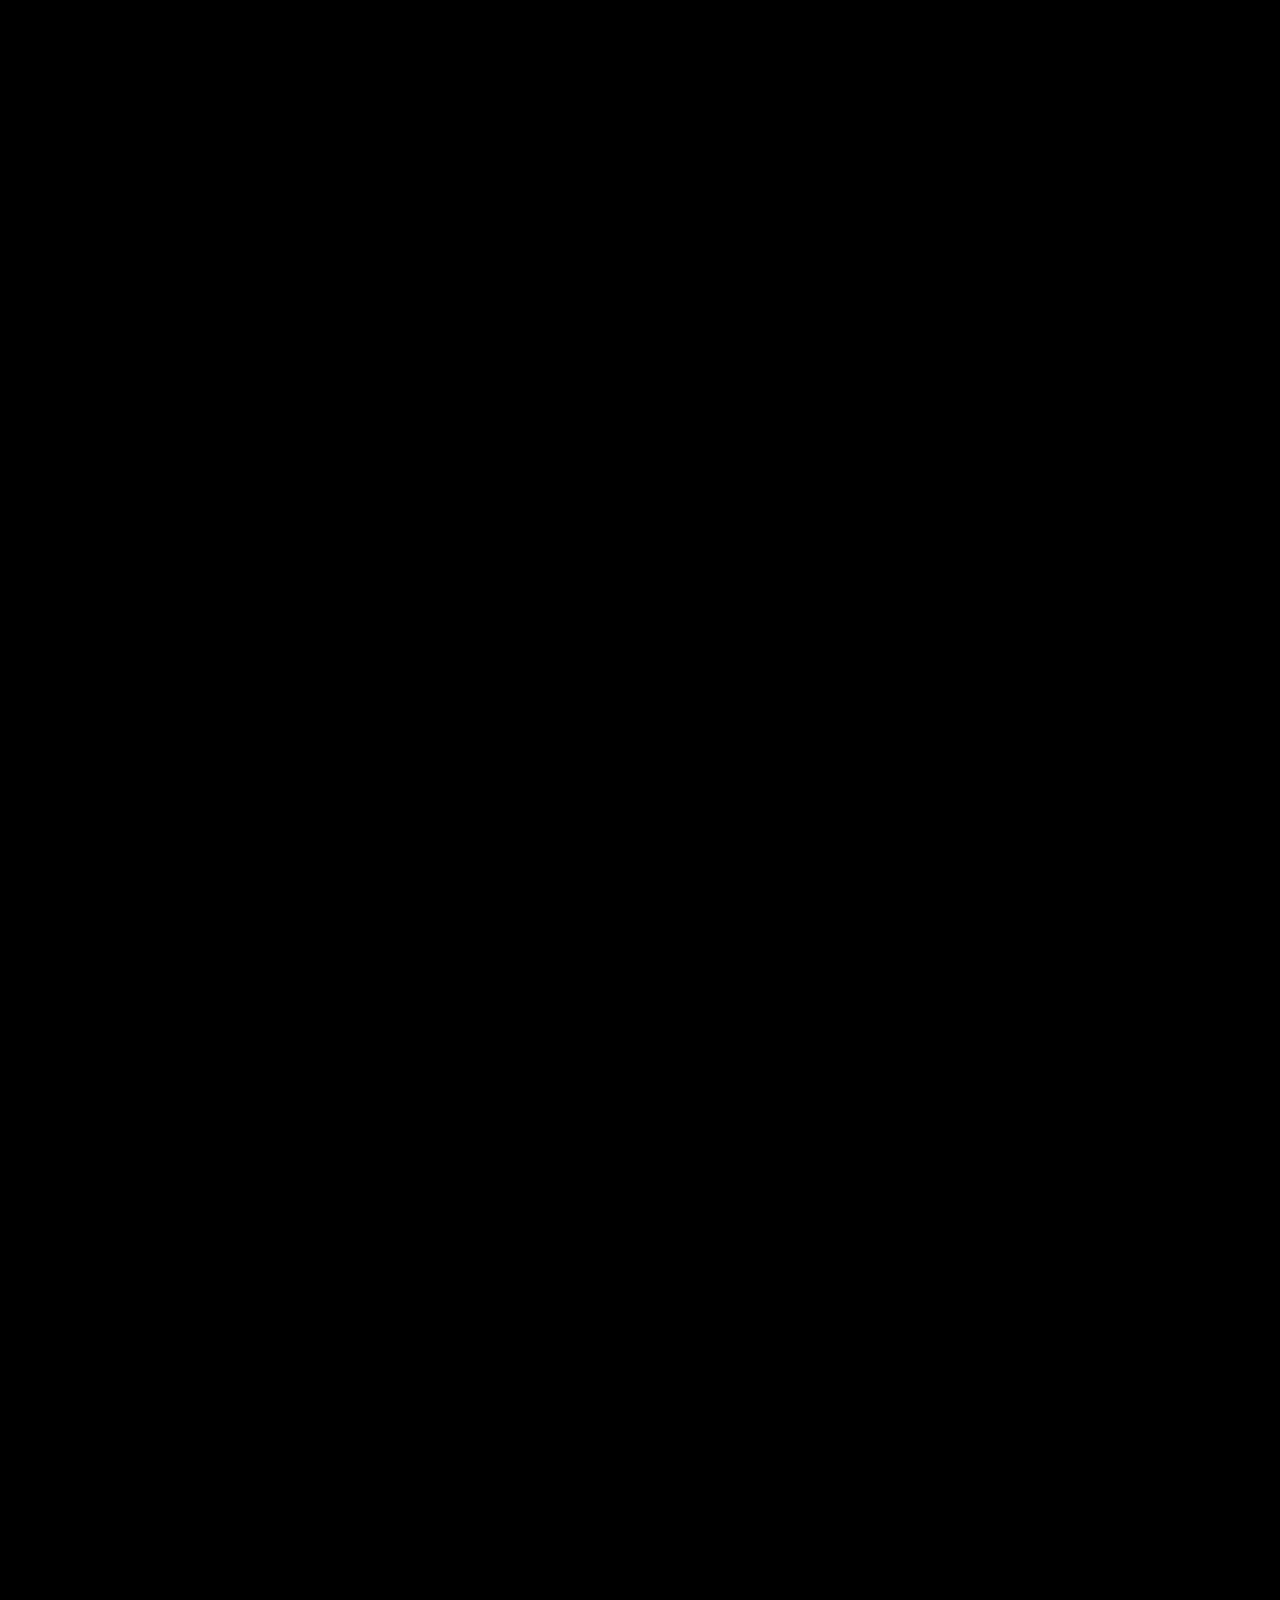
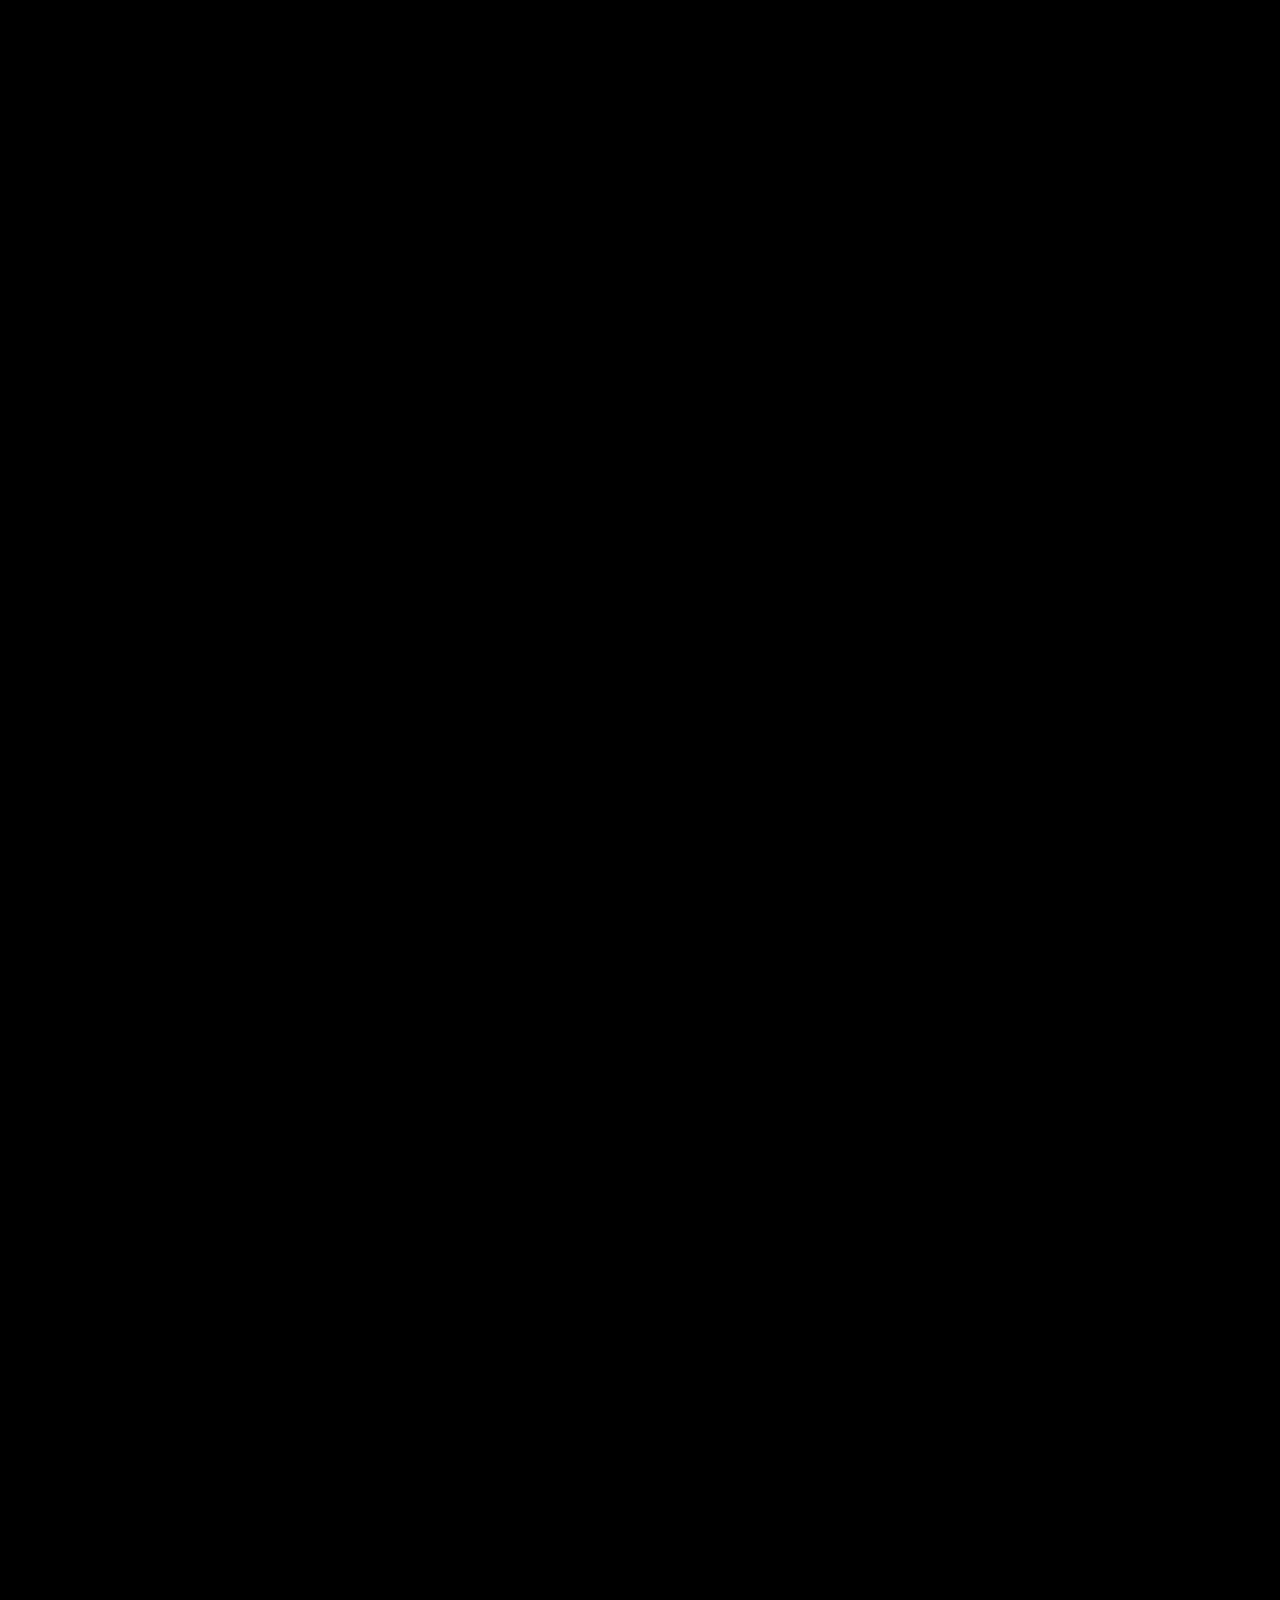
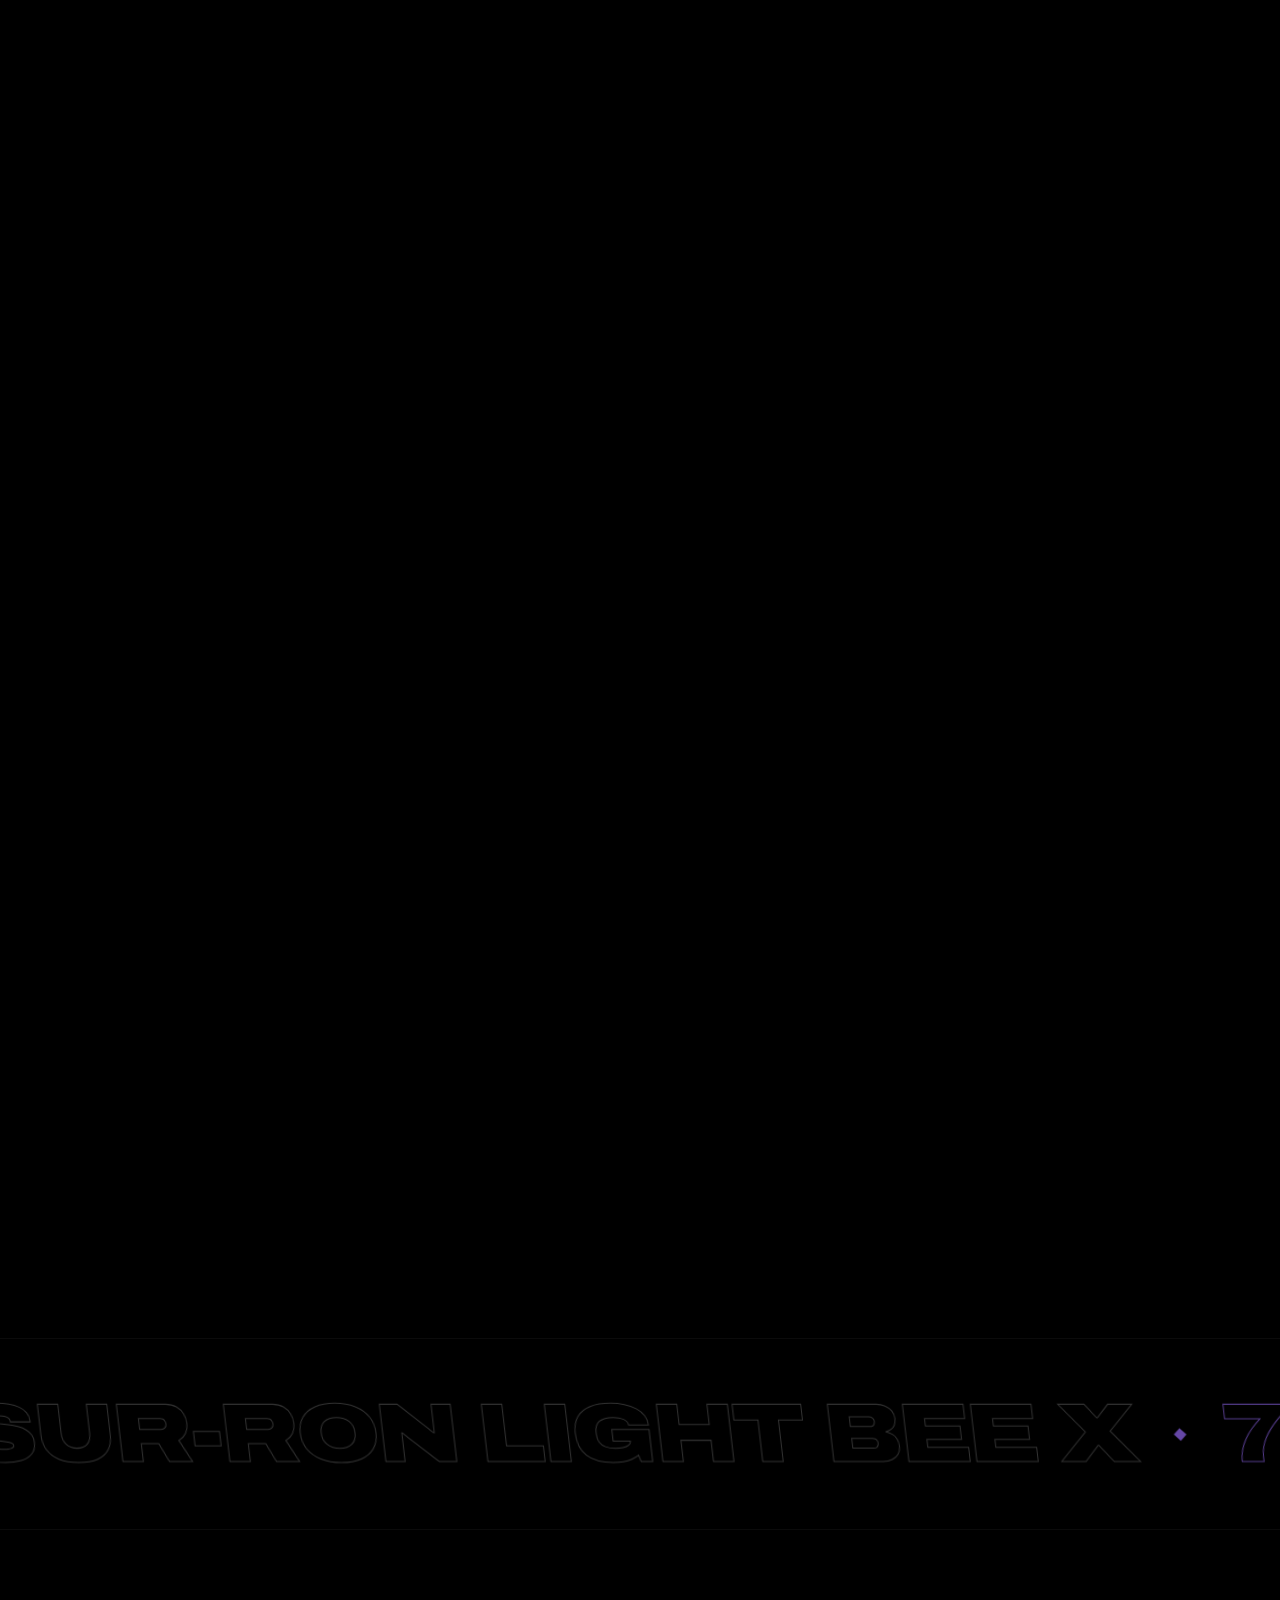
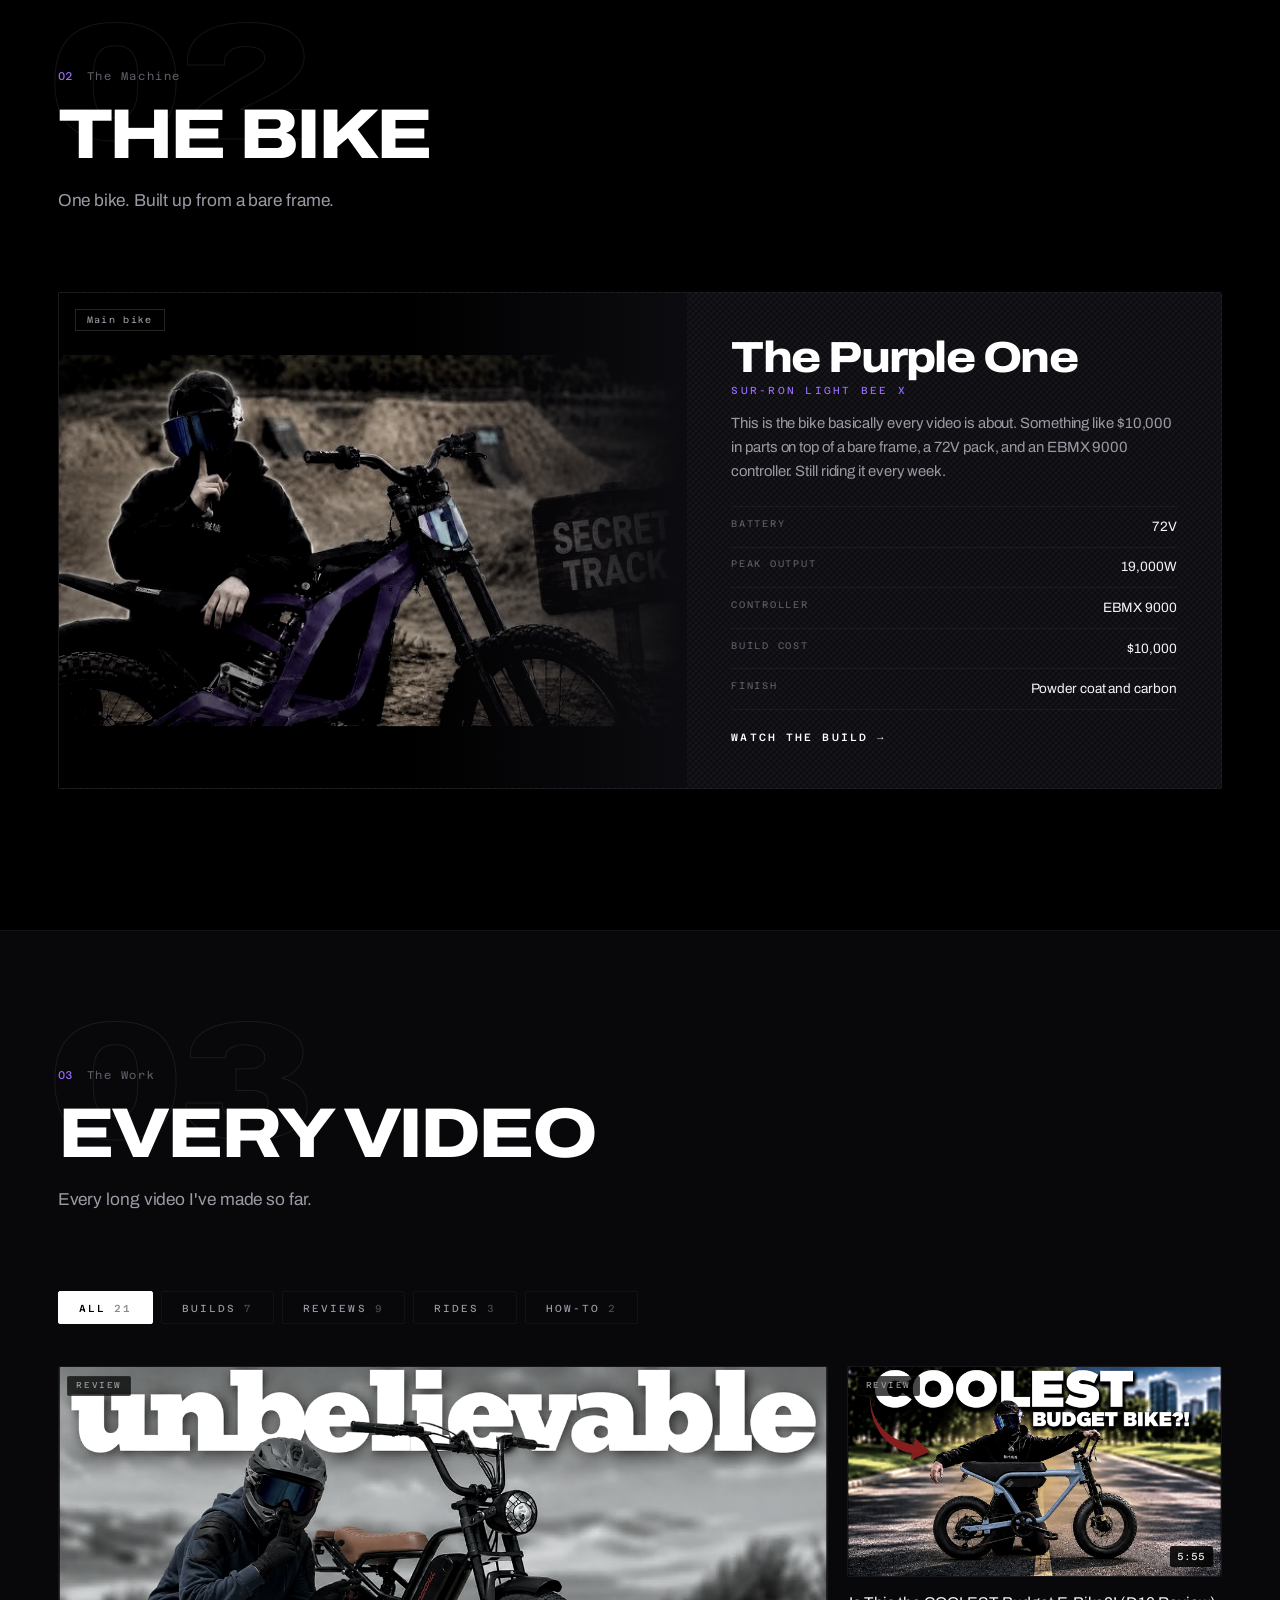
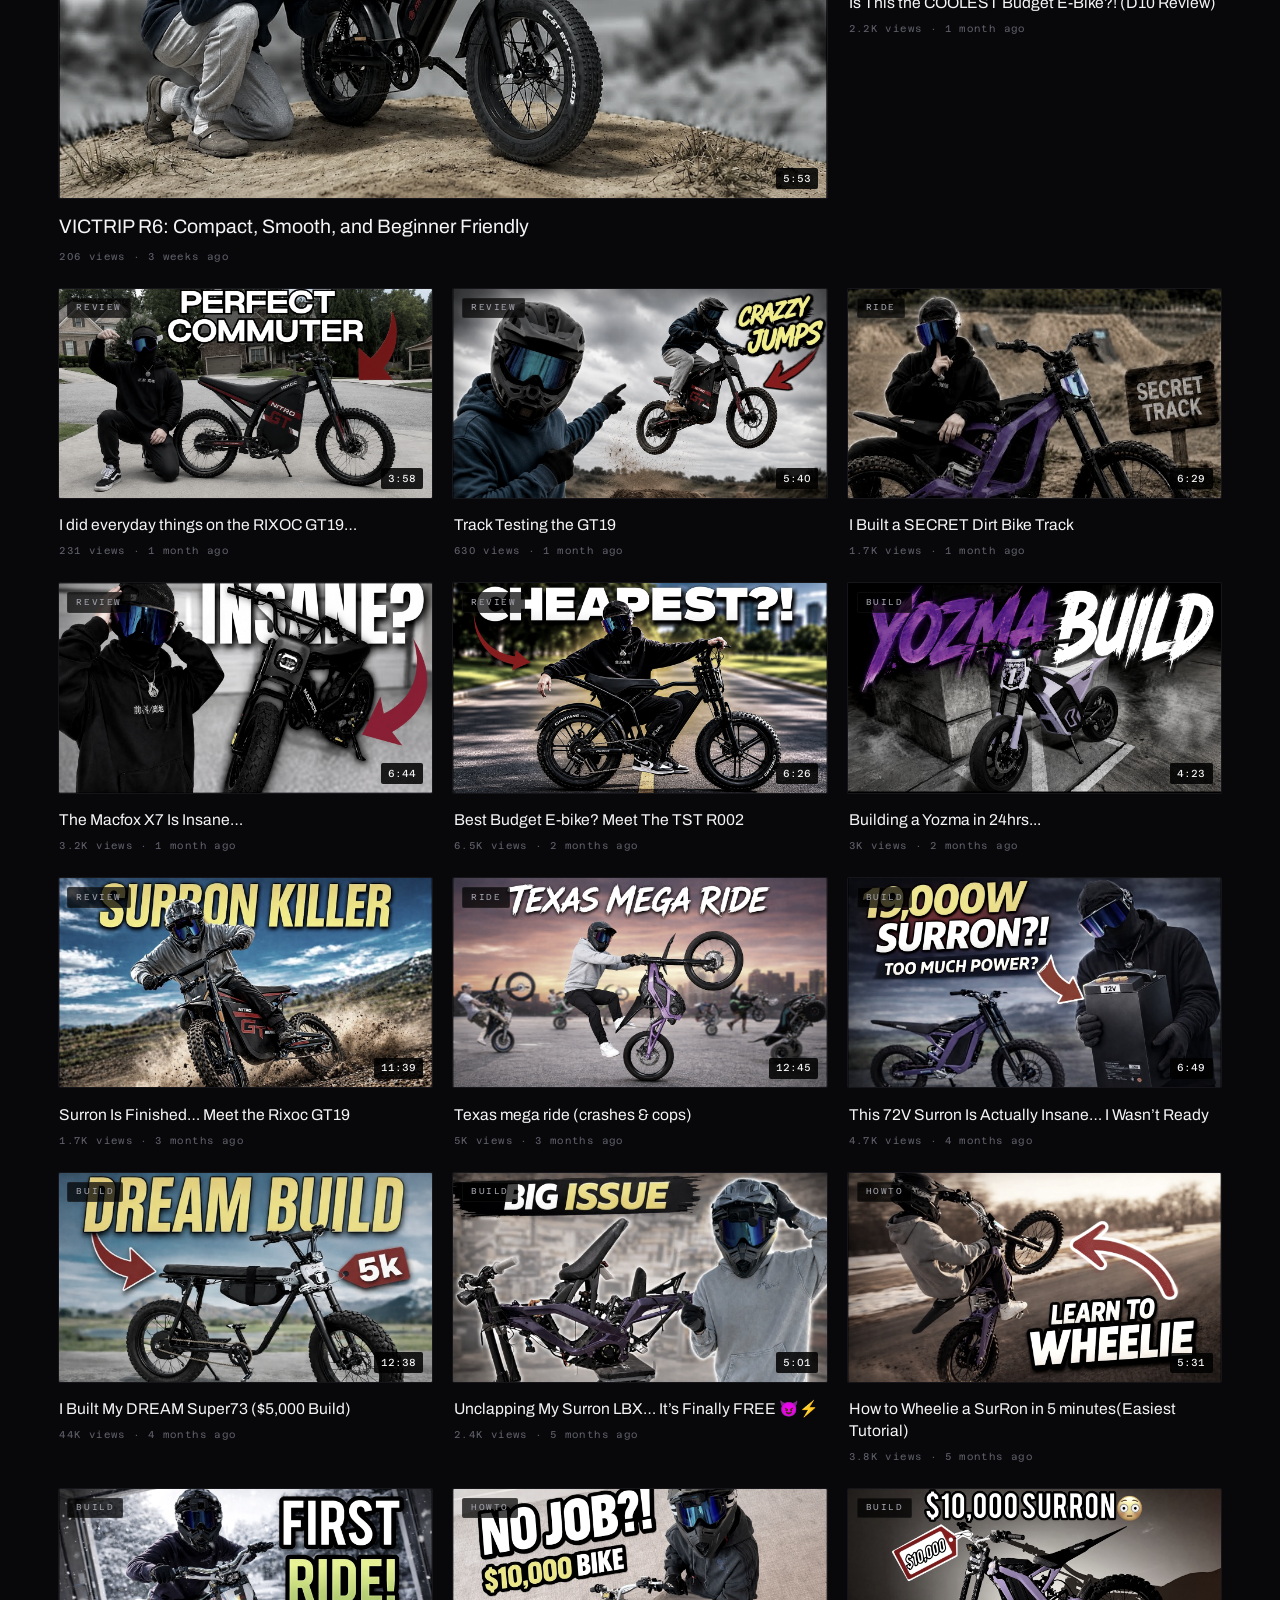
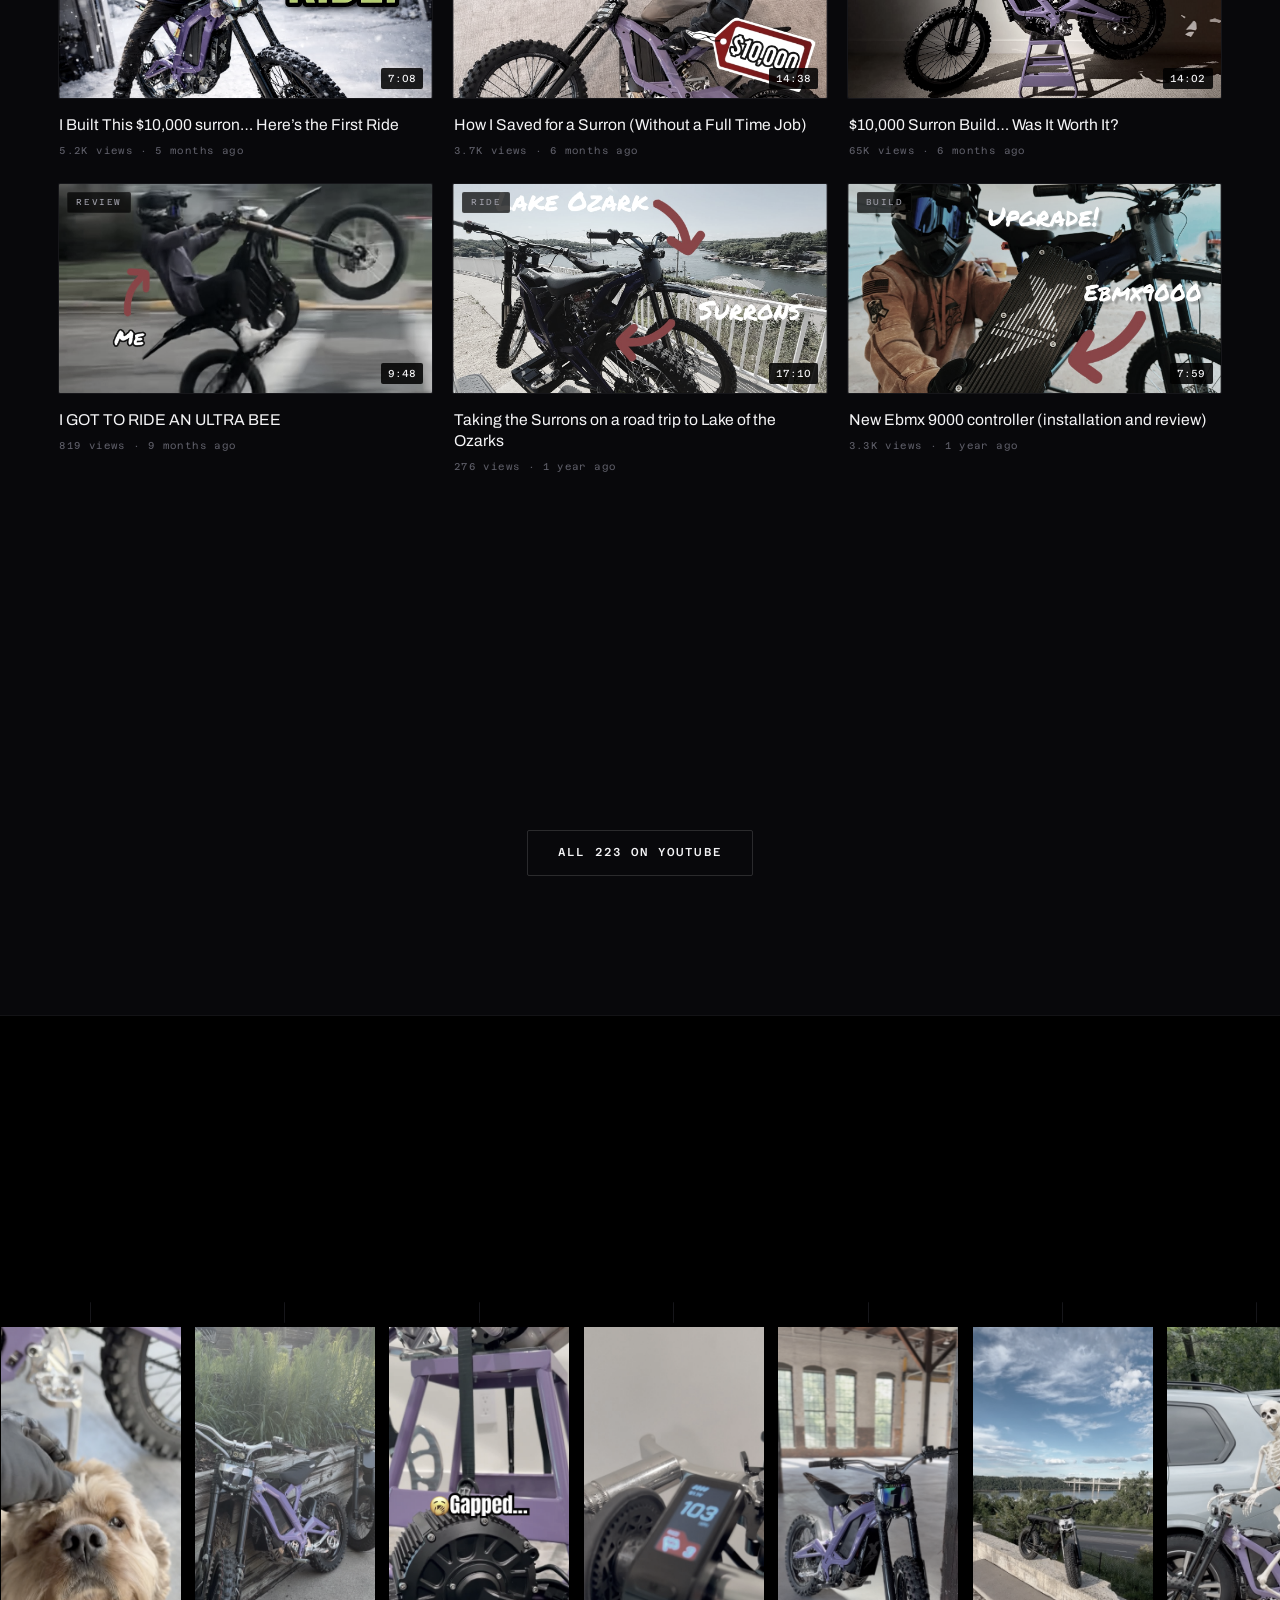
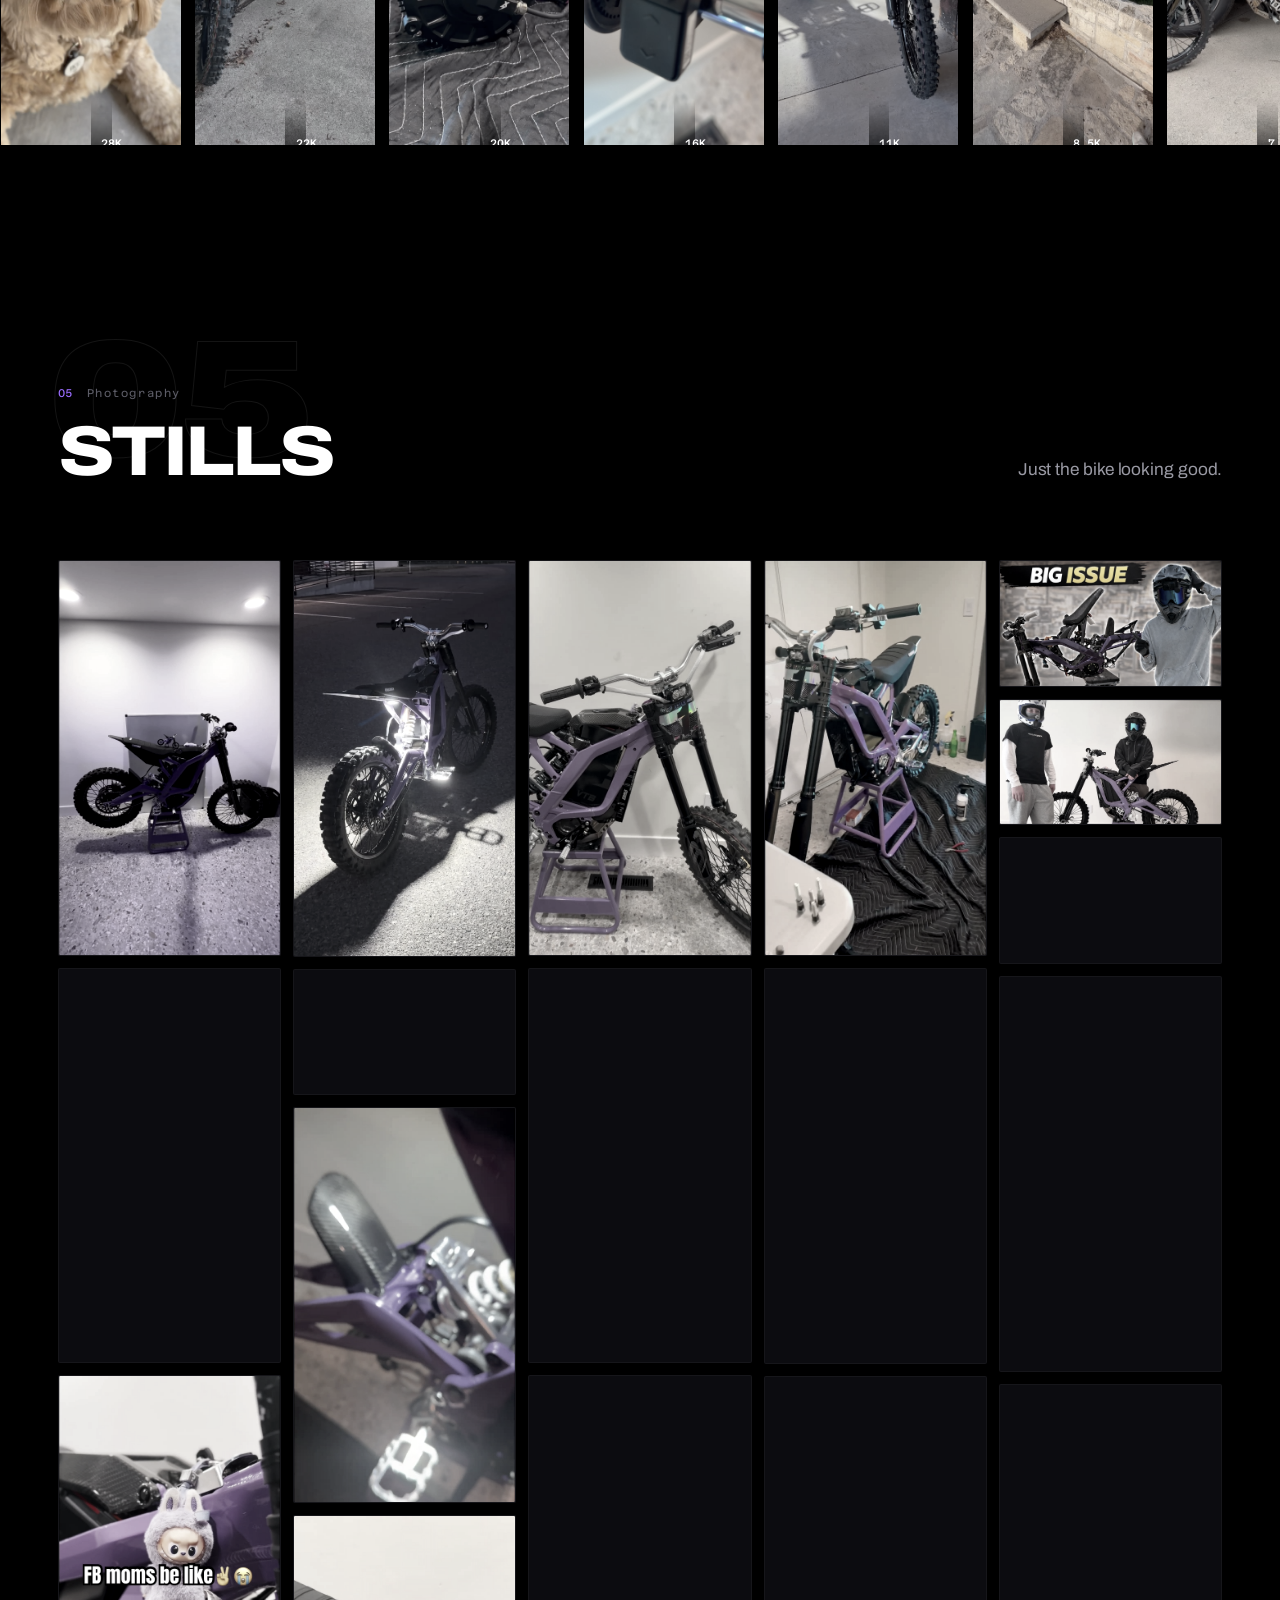
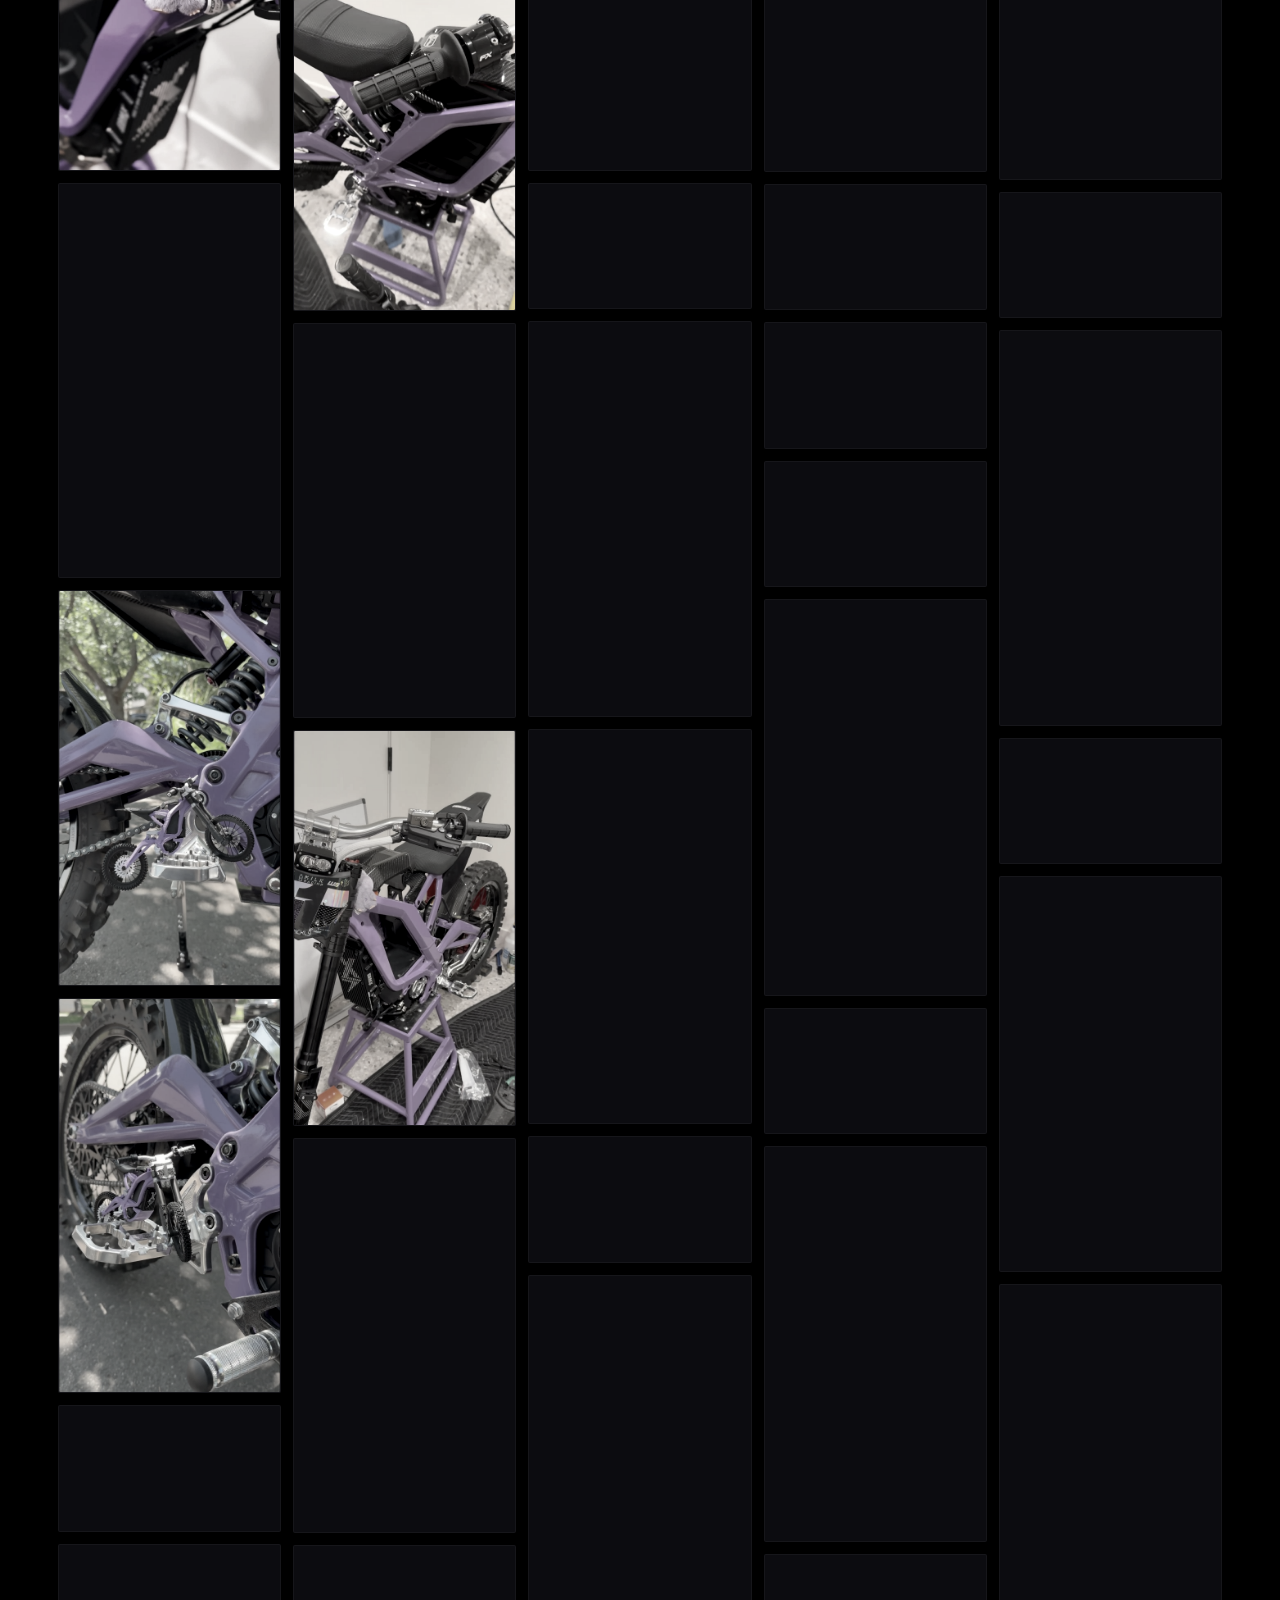
==== commit 058908c9: "Rewrite site copy to sound like he wrote it, not a media kit Every visible sentence on the site got " ====
--- a/index.html
+++ b/index.html
@@ -4,13 +4,13 @@
 <meta charset="utf-8">
 <meta name="viewport" content="width=device-width, initial-scale=1, viewport-fit=cover">
 <title>Operator Surron | Sur-Ron builds, reviews and rides</title>
-<meta name="description" content="Operator Surron builds and rides a purple Sur-Ron Light Bee X. 223 videos, 1.36 million views. Open to sponsorship.">
+<meta name="description" content="I build and ride a purple Sur-Ron Light Bee X. 223 videos, 1.36 million views, and I'm open to working with brands.">
 <meta name="theme-color" content="#000000">
 <meta name="color-scheme" content="dark">
 
 <meta property="og:type" content="website">
 <meta property="og:title" content="OPERATOR SURRON">
-<meta property="og:description" content="Builds, reviews and rides on a purple Sur-Ron Light Bee X.">
+<meta property="og:description" content="I build, review and ride a purple Sur-Ron Light Bee X.">
 <meta property="og:image" content="assets/brand/og.jpg">
 <meta property="og:image:width" content="1200">
 <meta property="og:image:height" content="630">
@@ -99,8 +99,8 @@
     </h1>
 
     <p class="hero__lede">
-      I build and ride a purple Sur-Ron. 21 long videos, over 200 Shorts,
-      and 1.36 million views since March 2025.
+      I build and ride a purple Sur-Ron. 21 long videos, 200-plus Shorts,
+      and 1.36 million views since I started filming any of it.
     </p>
 
     <div class="hero__acts">
@@ -126,7 +126,7 @@
   <div class="wrap">
     <div class="stats__grid" id="statsGrid"></div>
     <p class="stats__live" id="statsLive" data-state="off">
-      <i class="dot"></i><span>Stats from last sync</span>
+      <i class="dot"></i><span>Updated when I remember to</span>
     </p>
   </div>
 </section>
@@ -145,7 +145,7 @@
         <p class="kicker"><i>01</i>The Rig</p>
         <h2 class="rig__title" id="rigTitle">THE PURPLE ONE</h2>
         <p class="rig__copy" id="rigCopy">
-          A Sur-Ron Light Bee X. Powder coat over cast alloy, built up from a bare frame.
+          It's a Sur-Ron Light Bee X. Powder coat over cast alloy, built up from a bare frame.
         </p>
       </div>
     </div>
@@ -193,7 +193,7 @@
     <header class="sect__head" data-ghost="02">
       <p class="kicker"><i>02</i>The Machine</p>
       <h2 class="sect__title">THE BIKE</h2>
-      <p class="sect__sub">One bike, built up from a bare frame.</p>
+      <p class="sect__sub">One bike. Built up from a bare frame.</p>
     </header>
     <div class="garage" id="garageGrid"></div>
   </div>
@@ -205,7 +205,7 @@
     <header class="sect__head" data-ghost="03">
       <p class="kicker"><i>03</i>The Work</p>
       <h2 class="sect__title">EVERY VIDEO</h2>
-      <p class="sect__sub">All 21 long videos from the channel.</p>
+      <p class="sect__sub">Every long video I've made so far.</p>
     </header>
 
     <div class="filters" role="tablist" aria-label="Filter videos" id="filters"></div>
@@ -227,7 +227,7 @@
         <p class="kicker"><i>04</i>Vertical</p>
         <h2 class="sect__title">SHORTS</h2>
       </div>
-      <p class="sect__sub sect__sub--right">Over 200 posted so far.</p>
+      <p class="sect__sub sect__sub--right">Over 200 posted, and counting.</p>
     </header>
   </div>
   <div class="rail" id="shortsRail"></div>
@@ -242,7 +242,7 @@
         <h2 class="sect__title">STILLS</h2>
       </div>
       <p class="sect__sub sect__sub--right">
-        Frames taken from the videos.
+        Just the bike looking good.
       </p>
     </header>
     <div class="gal" id="galGrid"></div>
@@ -255,7 +255,7 @@
     <header class="sect__head" data-ghost="06">
       <p class="kicker"><i>06</i>Loadout</p>
       <h2 class="sect__title">THE KIT</h2>
-      <p class="sect__sub">What I wear and what I film with.</p>
+      <p class="sect__sub">What I actually wear and shoot with.</p>
     </header>
     <div class="kit" id="kitGrid"></div>
   </div>
@@ -275,19 +275,21 @@
       <p class="kicker"><i>07</i>Who</p>
       <h2 class="sect__title">THE OPERATOR</h2>
       <p class="op__lead">
-        Helmet on, visor down, purple Sur-Ron underneath. I have never shown my
-        face on the channel and I am not going to.
+        Helmet on, visor down, purple Sur-Ron underneath. My face has never
+        been in a single video and it's not starting now.
       </p>
       <p>
-        I started in March 2025 with an unboxing and a bad camera. Since then I
-        have posted 223 videos. A $10,000 Sur-Ron built up from a bare frame, a
-        72V pack pushing 19,000 watts, a dirt track I cut by hand, and a Texas
-        ride ending in crashes and police. 1.36 million views so far.
+        Started in March 2025 with an unboxing video and a camera that honestly
+        wasn't much good. 223 videos later there's a $10,000 Sur-Ron built from
+        a bare frame, a 72V pack pushing 19,000 watts, a dirt track I cut
+        myself, and a ride through Texas that ended in both crashes and cops.
+        Somehow that adds up to 1.36 million views.
       </p>
       <p>
-        I ride everything I talk about. If a bike is slow I say so. If a part
-        breaks, the failure stays in the video. People trust the reviews for
-        exactly one reason, and brands should want to be on the right side of it.
+        I ride everything I talk about. If a bike's slow, I say it's slow. If
+        something breaks mid-review, that stays in too, I'm not cutting around
+        it. That's basically the only reason anyone trusts what I say about a
+        product.
       </p>
       <ul class="op__facts">
         <li><span>BASED</span><b>United States</b></li>
@@ -314,7 +316,7 @@
     <button class="story__c" data-video="QhLv5AgY1pc" data-cur="PLAY" data-title="New Surron unboxing">
       <span class="story__d">MAR 2025</span>
       <span class="story__t">Day one</span>
-      <span class="story__x">A stock Light Bee X and a bad camera. The channel starts here.</span>
+      <span class="story__x">Stock Light Bee X, a camera that barely worked, and no idea what I was doing.</span>
       <span class="story__v">4K views</span>
     </button>
     <button class="story__c" data-video="vbZKuT9jqCY" data-cur="PLAY" data-title="EBMX 9000 install">
@@ -326,7 +328,7 @@
     <button class="story__c" data-video="BfXaJy-ZVh4" data-cur="PLAY" data-title="$10,000 Surron build">
       <span class="story__d">FEB 2026</span>
       <span class="story__t">The build</span>
-      <span class="story__x">Bare frame to rebuilt bike. Still the biggest video on the channel.</span>
+      <span class="story__x">Bare frame to rebuilt bike. Still my biggest video, and it's not close.</span>
       <span class="story__v">65K views</span>
     </button>
     <button class="story__c" data-video="lC4dG2eFYXE" data-cur="PLAY" data-title="De-restricting the LBX">
@@ -338,19 +340,19 @@
     <button class="story__c" data-video="4ttQ8LM63a0" data-cur="PLAY" data-title="Texas mega ride">
       <span class="story__d">MAY 2026</span>
       <span class="story__t">Texas</span>
-      <span class="story__x">Crashes, cops, and a 12 minute mega ride. The bike survives.</span>
+      <span class="story__x">Crashes, cops, and a 12-minute ride that somehow didn't end the bike.</span>
       <span class="story__v">5K views</span>
     </button>
     <button class="story__c" data-video="mNnhPm2h0WY" data-cur="PLAY" data-title="Secret dirt track">
       <span class="story__d">JUL 2026</span>
       <span class="story__t">The track</span>
-      <span class="story__x">A private dirt track, cut by hand for testing.</span>
+      <span class="story__x">Cut my own dirt track by hand so I'd have somewhere to actually test stuff.</span>
       <span class="story__v">1.7K views</span>
     </button>
     <a class="story__c story__c--now" href="#partner">
       <span class="story__d">AUG 2026</span>
       <span class="story__t">Today</span>
-      <span class="story__x">223 videos and 1.36 million views. Open to sponsors.</span>
+      <span class="story__x">223 videos, 1.36 million views, and I'm still adding to both.</span>
       <span class="story__v">Work with me &rarr;</span>
     </a>
   </div>
@@ -373,8 +375,8 @@
       <p class="kicker"><i>09</i>Business</p>
       <h2 class="sect__title">WORK WITH ME</h2>
       <p class="sect__sub">
-        Bikes, parts, gear and apparel. Send me something and I will ride it,
-        then say what I think of it.
+        Bikes, parts, gear, apparel, whatever. Send it over and I'll ride it,
+        then tell you exactly what I think.
       </p>
     </header>
 
@@ -383,7 +385,7 @@
 
     <!-- brands -->
     <div class="brands">
-      <p class="brands__lab">FEATURED ON THE CHANNEL</p>
+      <p class="brands__lab">BRANDS I'VE RIDDEN</p>
       <div class="brands__marq"><div class="brands__track" id="brandTrack"></div></div>
     </div>
 
@@ -395,8 +397,8 @@
       <div class="contact__intro">
         <h3>GET IN TOUCH</h3>
         <p>
-          Fill this in and your mail app opens with the message written.
-          Or email me directly:
+          Fill this out and your mail app opens with everything already
+          written in. Or just email me directly:
         </p>
         <a class="contact__mail" href="mailto:OperatorSurron@gmail.com">
           OperatorSurron@gmail.com
